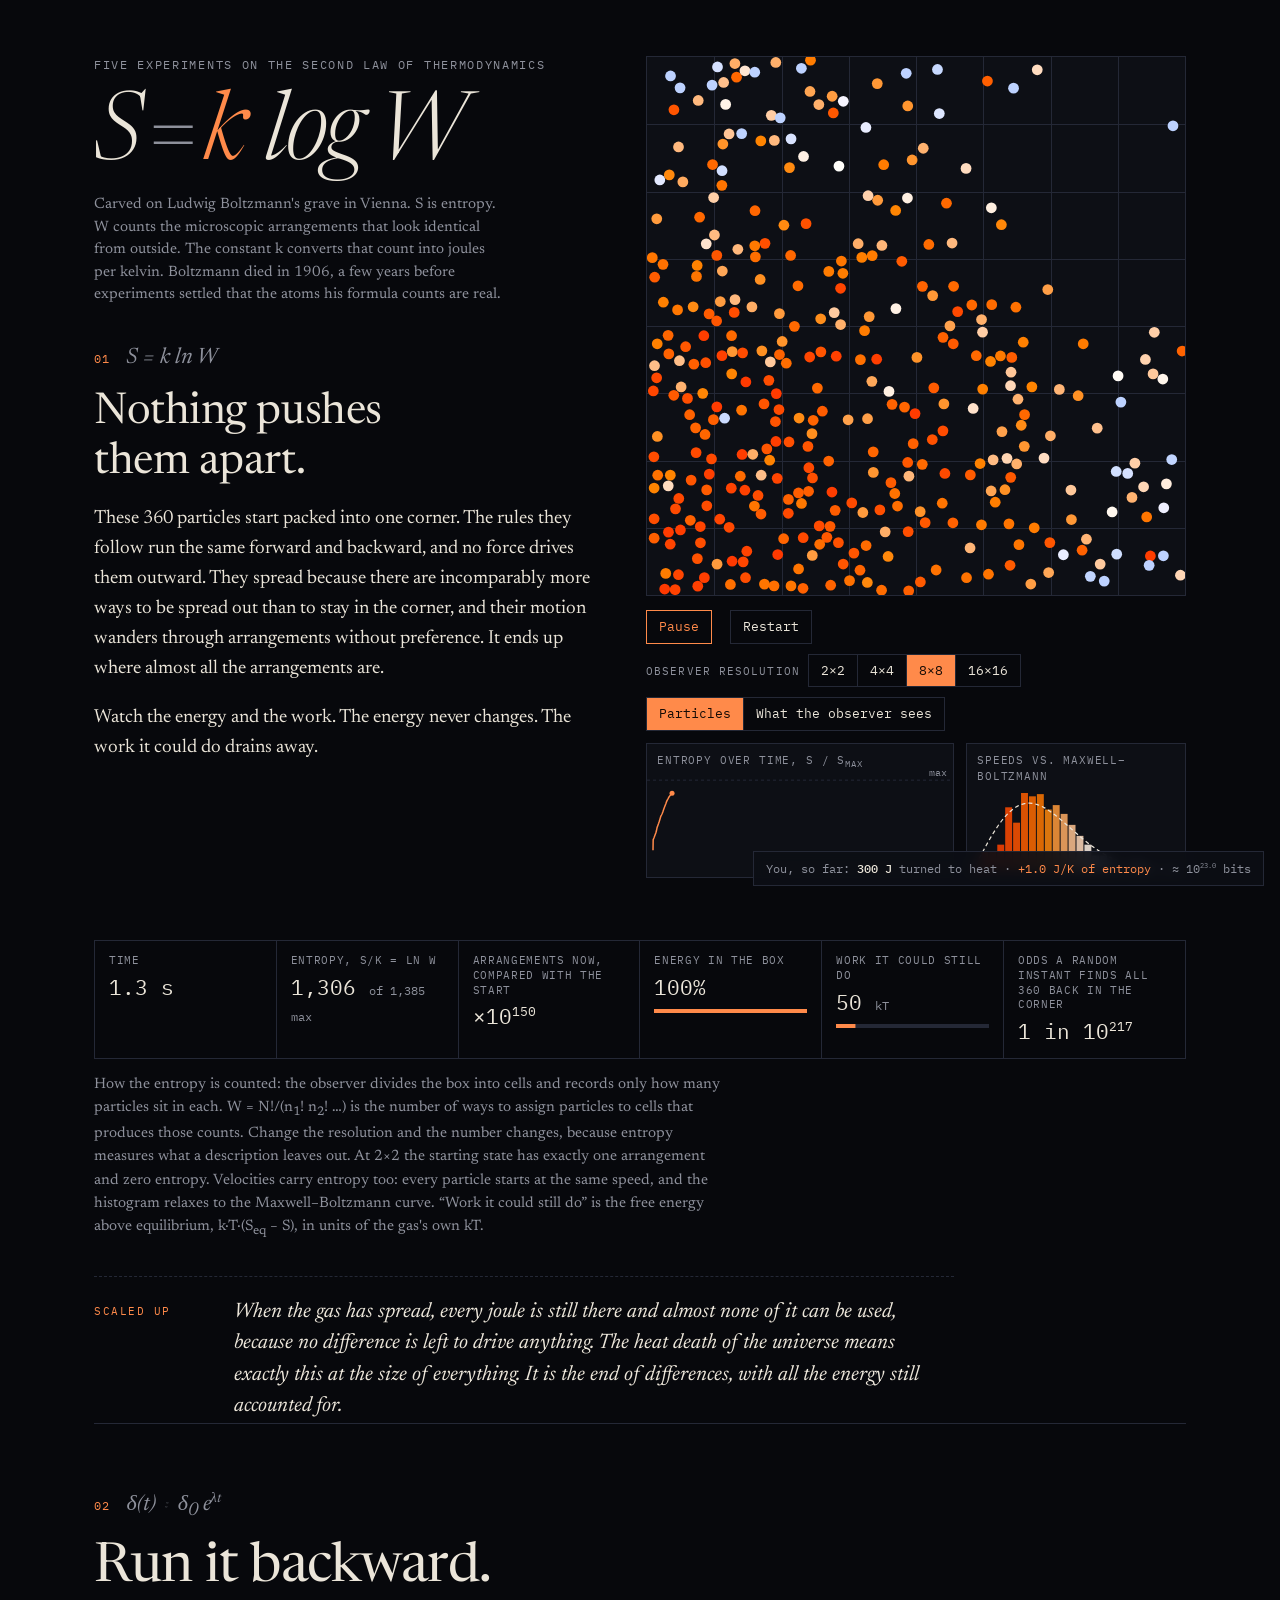
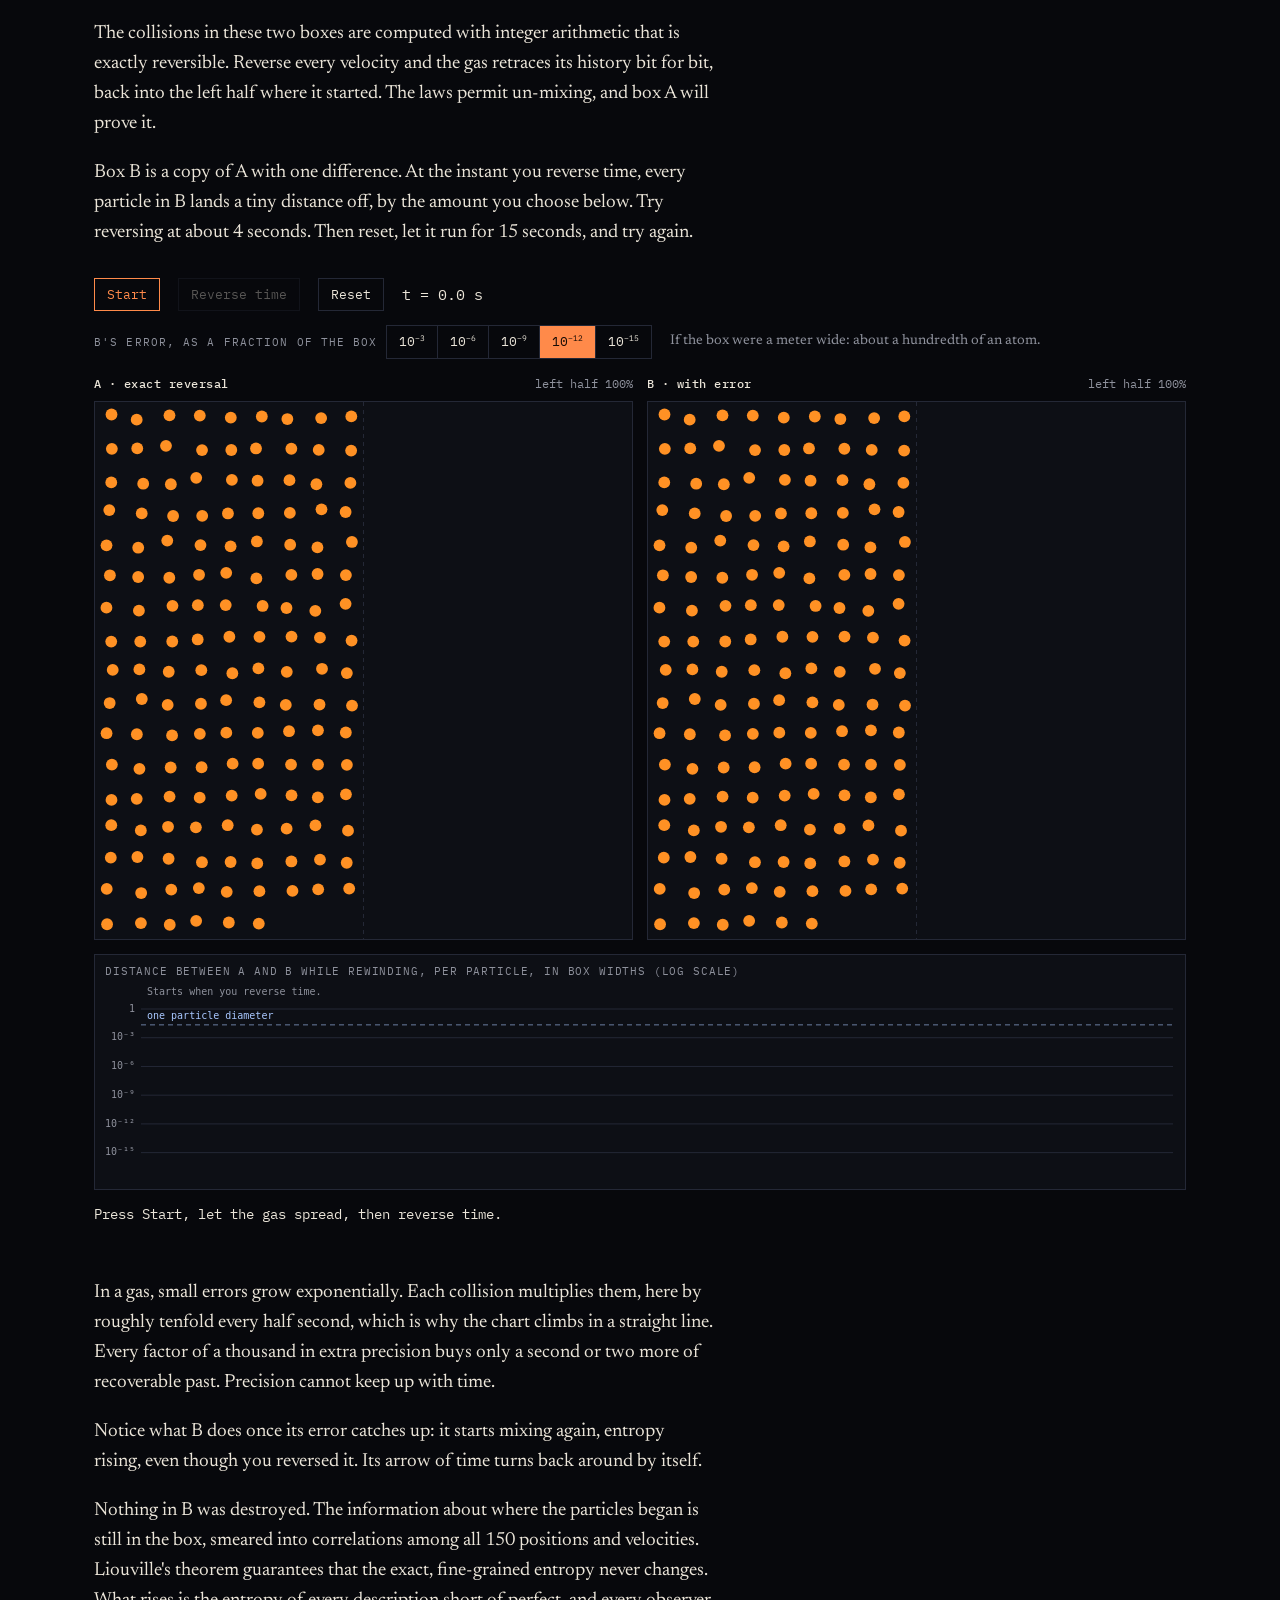
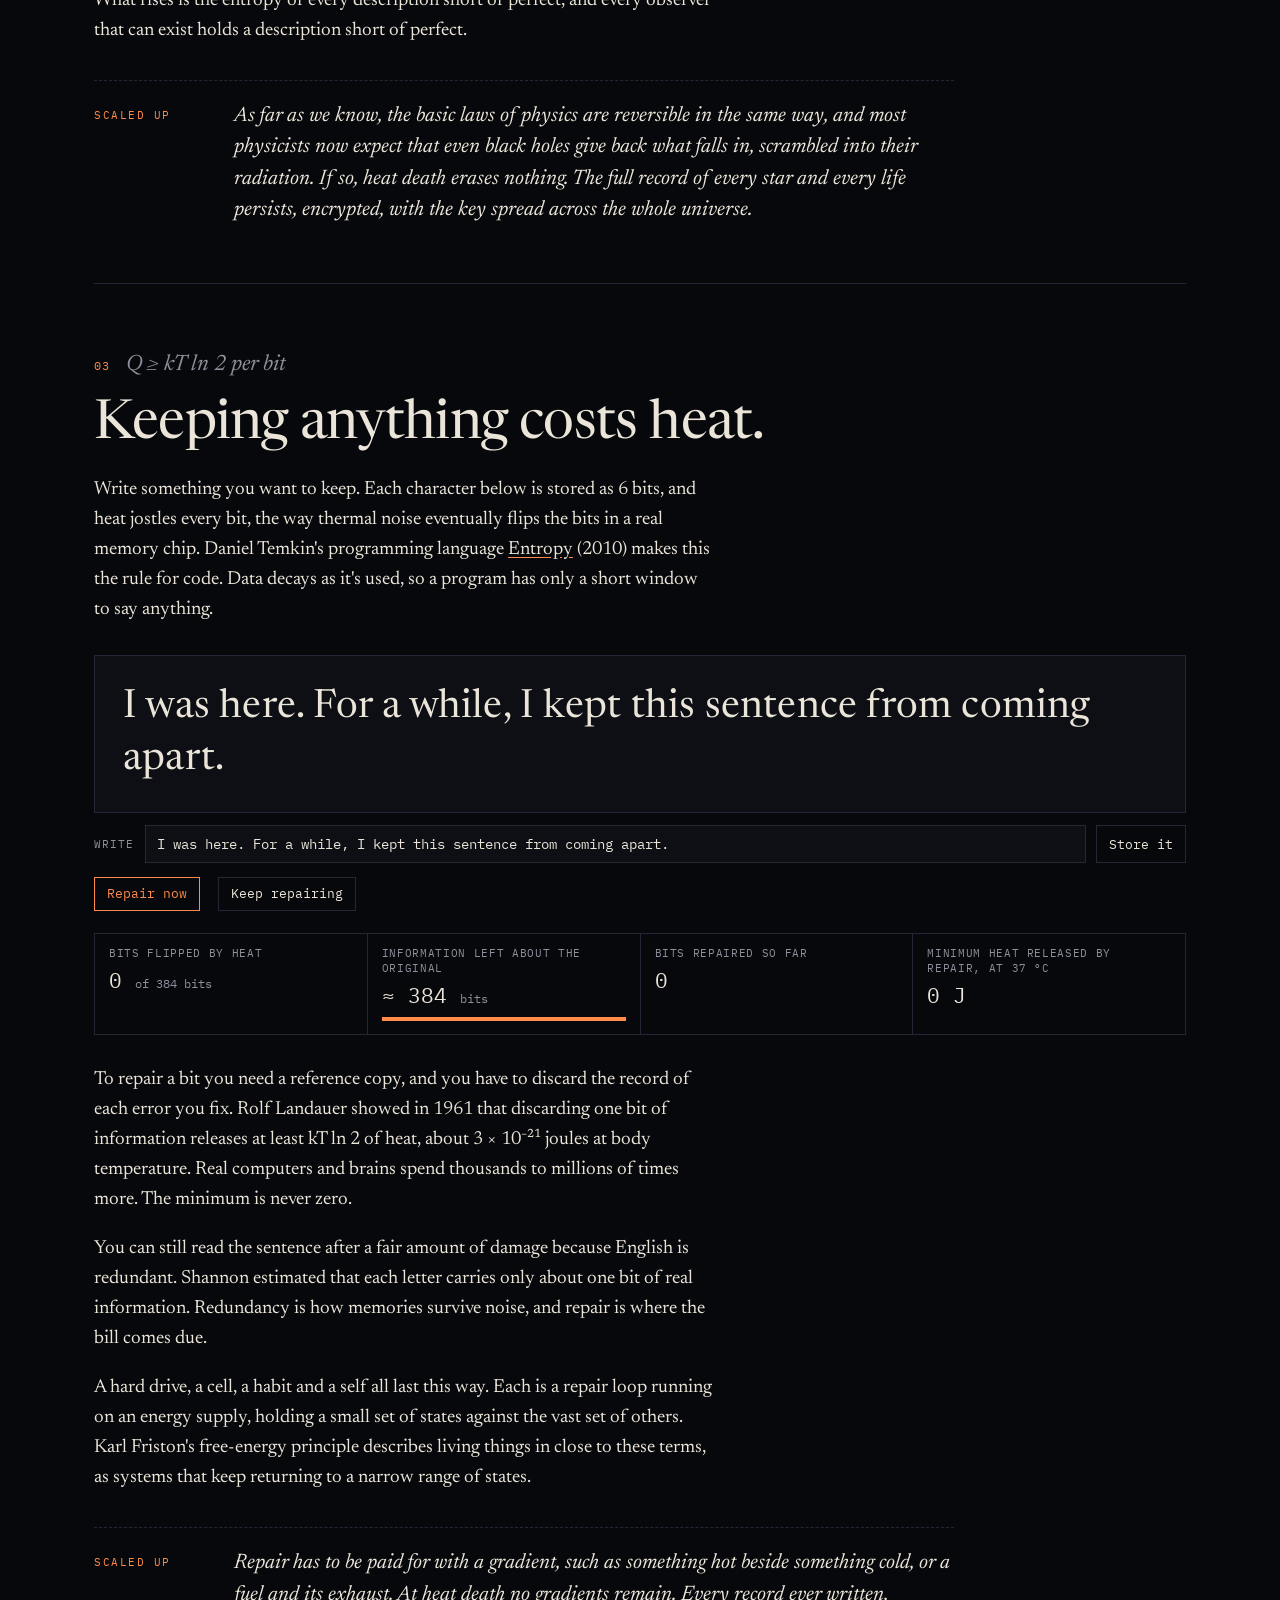
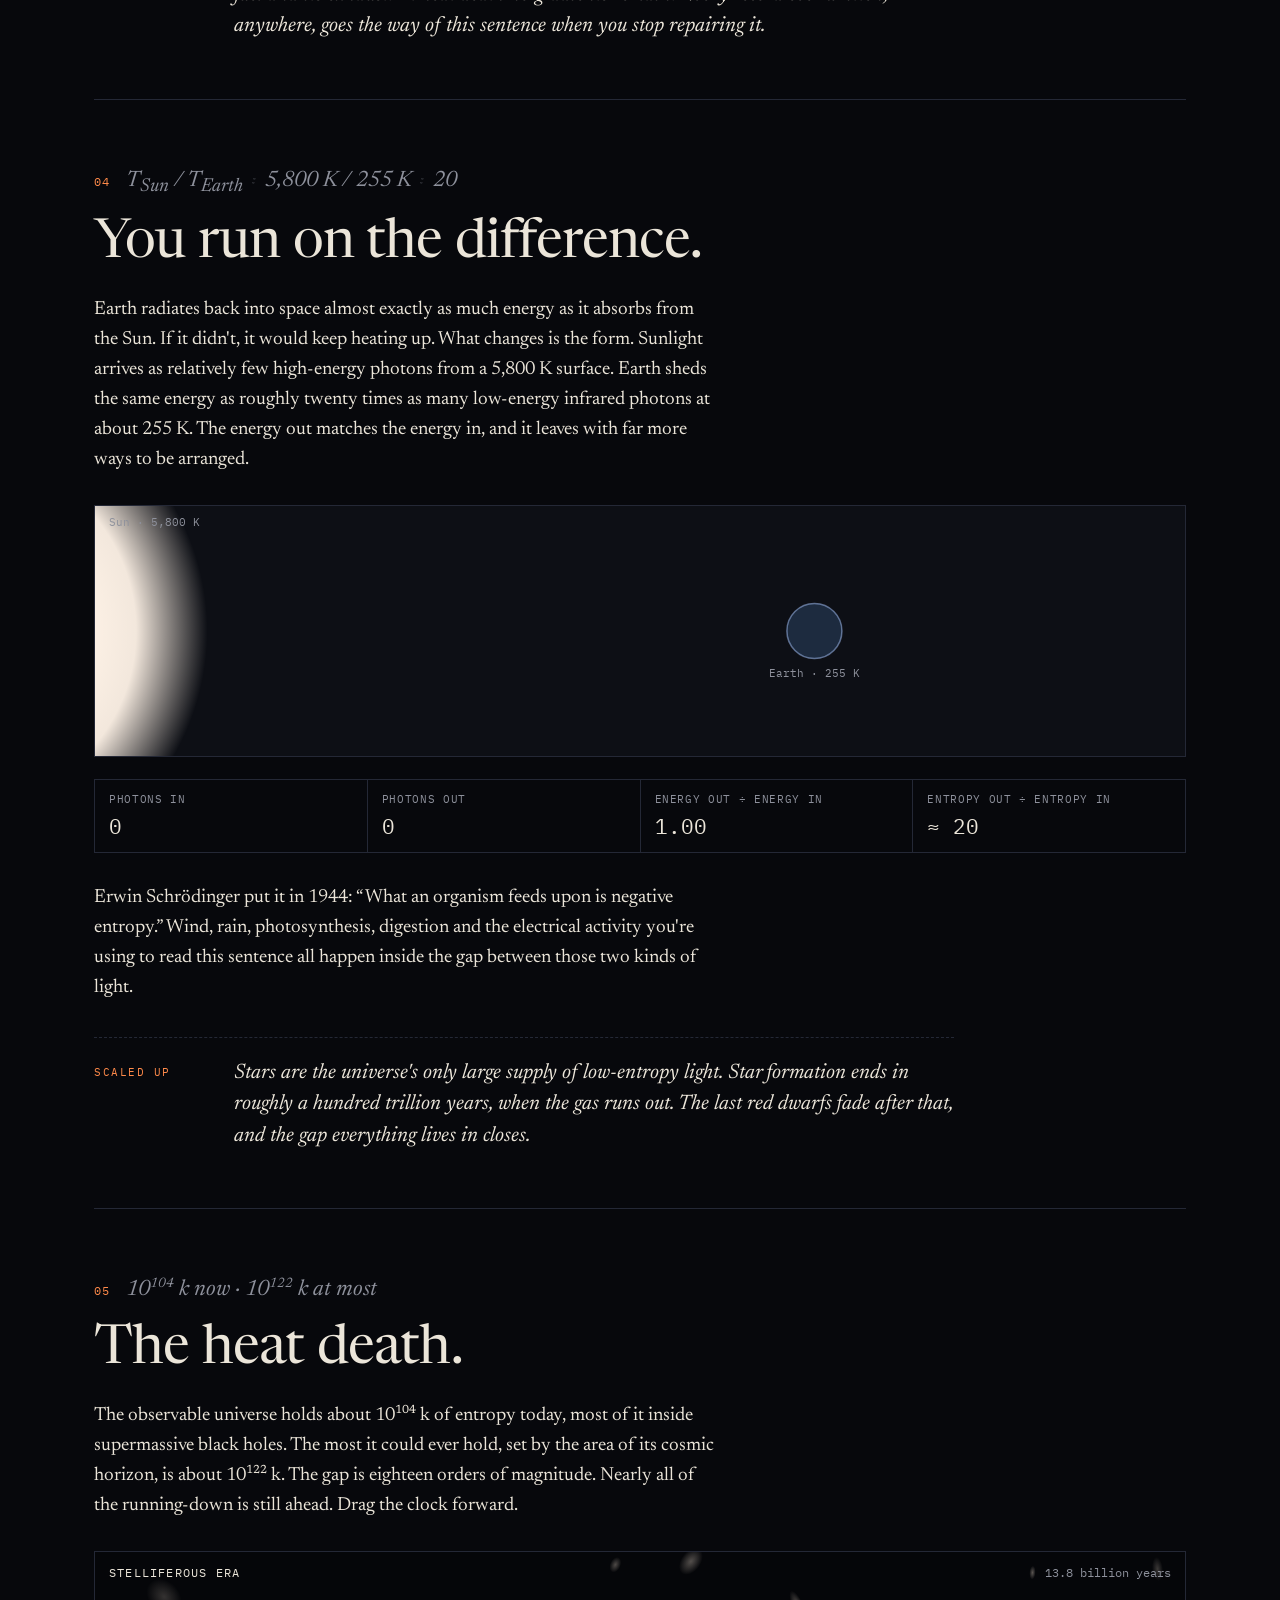
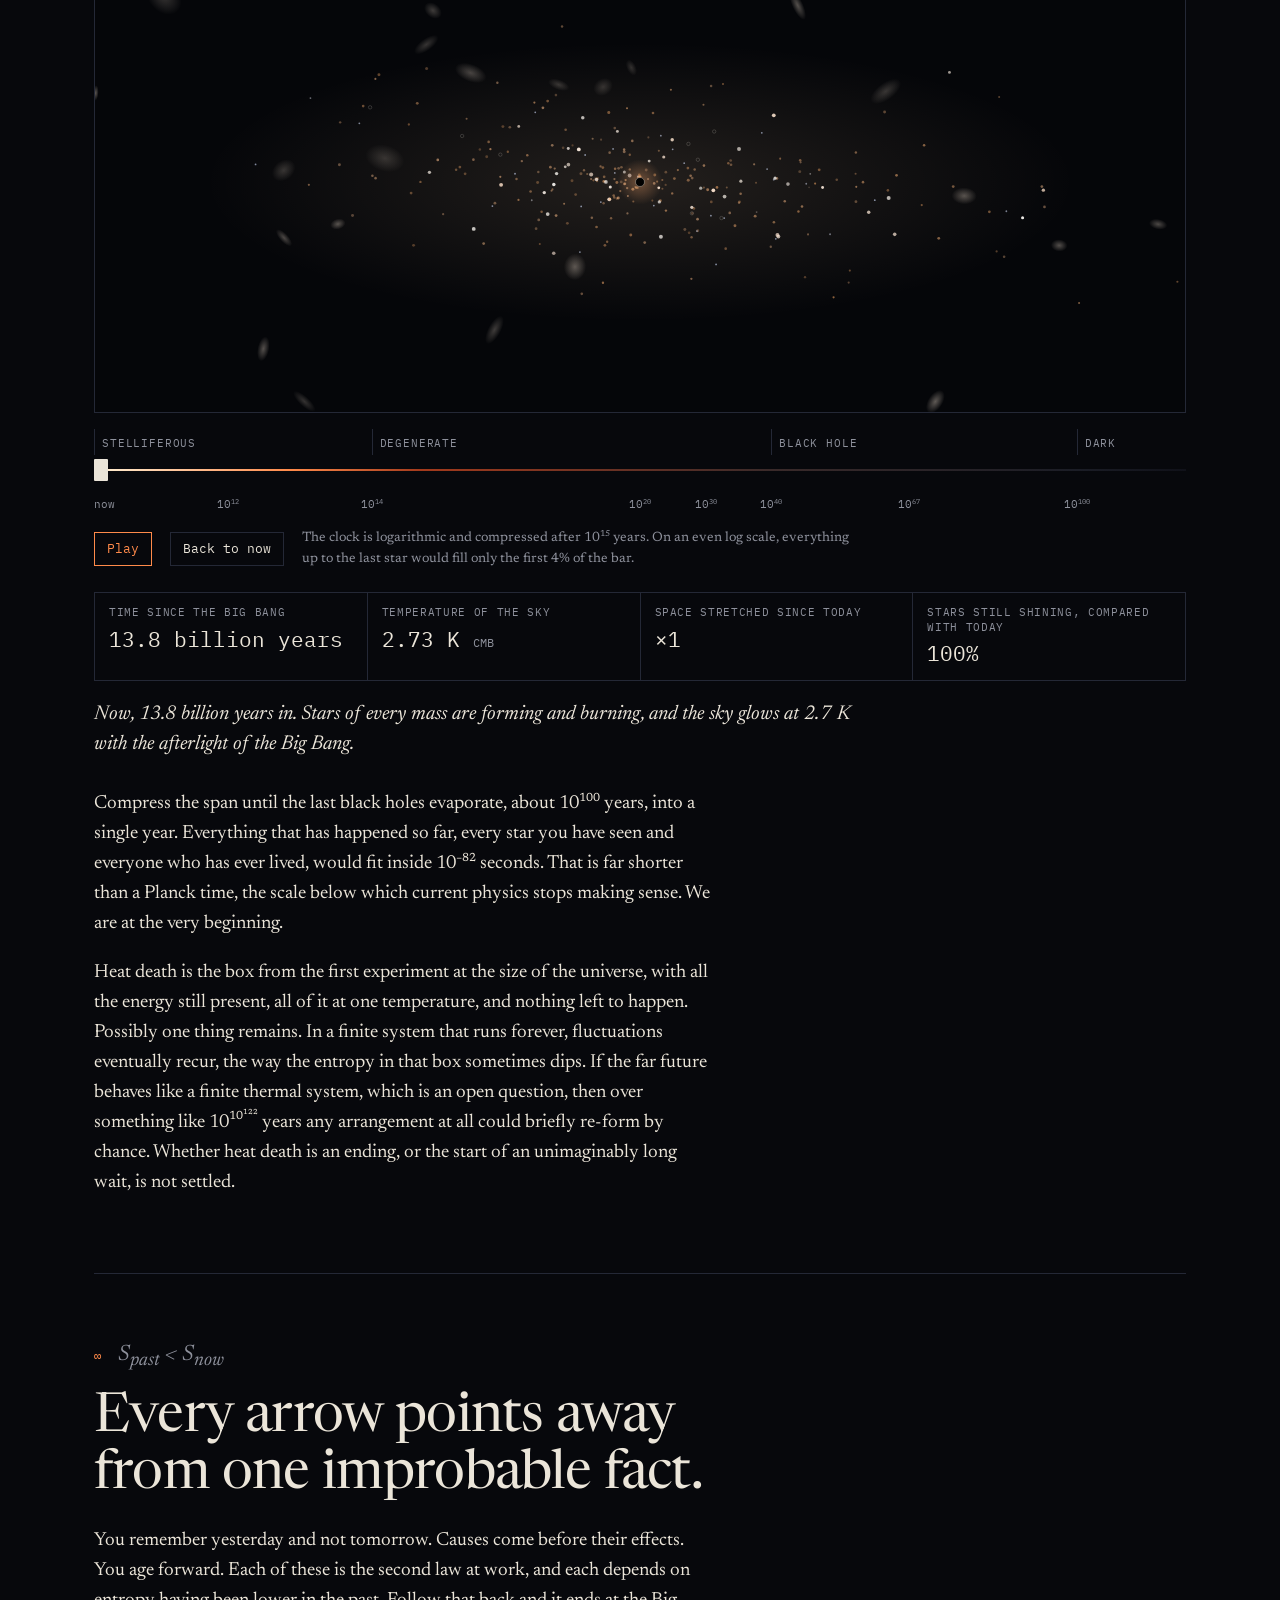
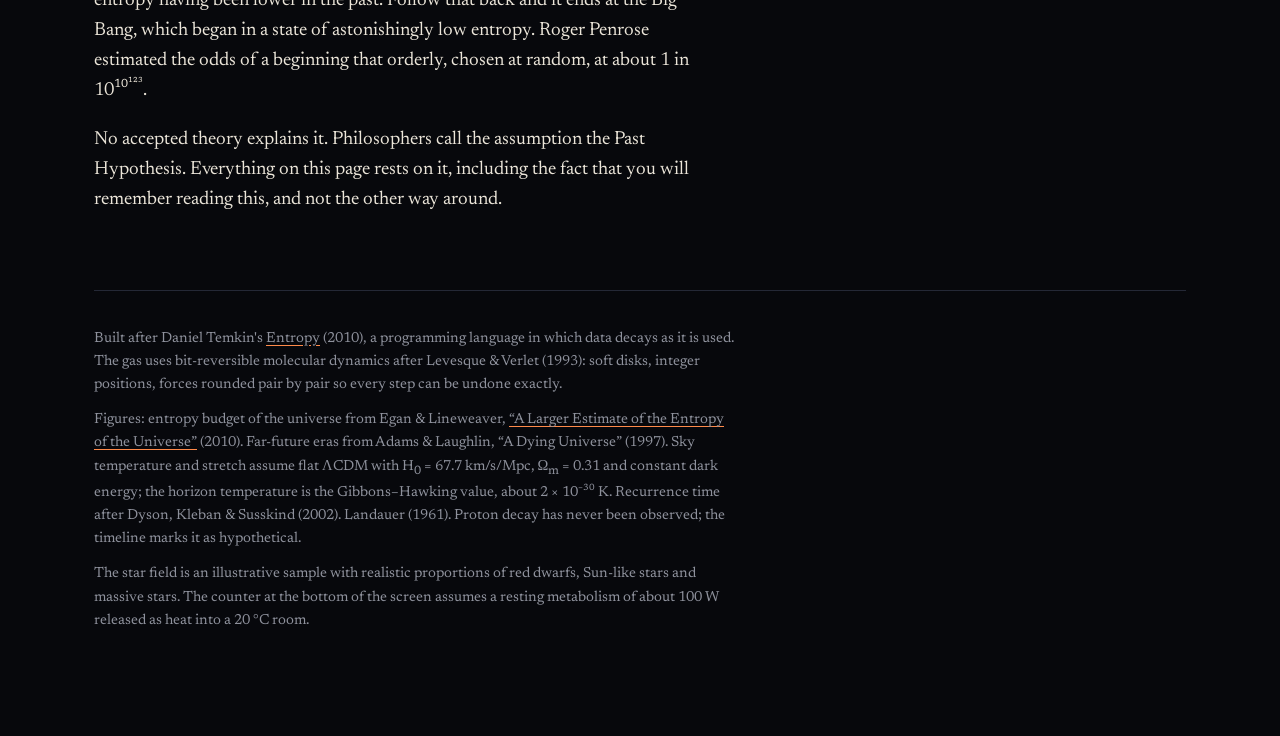
==== index.html @ 18f09ab4 "Add first version of Entropy, Run Backward Five interactive experiments on the second law of thermod" ====
<!DOCTYPE html>
<html lang="en">
<head>
<meta charset="utf-8">
<meta name="viewport" content="width=device-width, initial-scale=1">
<title>Entropy, Run Backward</title>
<link rel="preconnect" href="https://fonts.googleapis.com">
<link rel="preconnect" href="https://fonts.gstatic.com" crossorigin>
<link href="https://fonts.googleapis.com/css2?family=IBM+Plex+Mono:wght@400;500&family=Newsreader:ital,opsz,wght@0,6..72,300..600;1,6..72,300..500&display=swap" rel="stylesheet">
<style>
:root {
  /* One cold, dark world. Heat is the only color: particles, stars and accents use blackbody hues. */
  /* Layout: a reading column with instruments set wide beneath it; each section is marked by the equation it demonstrates. */
  --void: #07080c;
  --panel: #0d0f15;
  --line: #242836;
  --bone: #ebe5d9;
  --dim: #8e919c;
  --ember: #ff8a4a;
  --ice: #a9c8ff;
  --display: "Newsreader", "Iowan Old Style", "Palatino Linotype", Georgia, serif;
  --mono: "IBM Plex Mono", ui-monospace, "SFMono-Regular", Menlo, Consolas, monospace;
  color-scheme: dark;
}
* { box-sizing: border-box; }
html { background: var(--void); }
body {
  margin: 0;
  background: var(--void);
  color: var(--bone);
  font-family: var(--display);
  font-size: 19px;
  line-height: 1.58;
  font-optical-sizing: auto;
  -webkit-font-smoothing: antialiased;
  padding-bottom: 72px;
}
a { color: var(--bone); text-decoration-color: var(--ember); text-underline-offset: 3px; }
a:hover { color: var(--ember); }
sup { font-size: 0.62em; line-height: 0; vertical-align: 0.62em; }
.wrap { max-width: 1140px; margin: 0 auto; padding: 0 24px; }
@media (max-width: 520px) { .wrap { padding: 0 16px; } body { font-size: 18px; } }

/* ---------- hero ---------- */
.hero { display: grid; grid-template-columns: minmax(0, 1fr) minmax(0, 540px); gap: 48px; padding: 56px 0 40px; align-items: start; }
@media (max-width: 940px) { .hero { grid-template-columns: minmax(0, 1fr); gap: 28px; padding-top: 36px; } .boltz { font-size: clamp(56px, 16vw, 120px); } }
.kicker { font-family: var(--mono); font-size: 12px; letter-spacing: 0.14em; text-transform: uppercase; color: var(--dim); margin: 0 0 18px; }
.boltz {
  font-family: var(--display); font-style: italic; font-weight: 300;
  font-size: clamp(56px, 7.4vw, 116px); line-height: 0.92; letter-spacing: -0.025em;
  margin: 0; white-space: nowrap; font-variation-settings: "opsz" 72;
}
.boltz .op { font-style: normal; font-weight: 300; color: var(--dim); padding: 0 0.06em; }
.boltz .k { color: var(--ember); }
.grave { font-size: 15px; line-height: 1.5; color: var(--dim); max-width: 46ch; margin: 14px 0 34px; }
.lead { font-size: clamp(30px, 3.6vw, 44px); font-weight: 400; line-height: 1.12; margin: 0 0 16px; text-wrap: balance; letter-spacing: -0.01em; }
.prose { max-width: 62ch; }
.prose p { margin: 0 0 1em; }

/* ---------- instruments ---------- */
.box { position: relative; background: var(--panel); border: 1px solid var(--line); }
canvas { display: block; width: 100%; }
.sq { aspect-ratio: 1 / 1; }
.controls { display: flex; flex-wrap: wrap; gap: 10px 18px; align-items: center; margin: 14px 0 0; }
.seg { display: inline-flex; border: 1px solid var(--line); }
.seg button { border: 0; border-right: 1px solid var(--line); }
.seg button:last-child { border-right: 0; }
.ctl-label { font-family: var(--mono); font-size: 11px; letter-spacing: 0.1em; text-transform: uppercase; color: var(--dim); margin-right: 8px; }
button {
  font-family: var(--mono); font-size: 13px; color: var(--bone); background: transparent;
  border: 1px solid var(--line); padding: 8px 12px; cursor: pointer; line-height: 1.2;
  transition: background-color .15s, color .15s, border-color .15s;
}
button:hover { border-color: var(--ember); }
.seg button:hover { background: #161925; }
button[aria-pressed="true"] { background: var(--ember); color: #160b05; }
button.primary { border-color: var(--ember); color: var(--ember); }
button.primary:hover { background: var(--ember); color: #160b05; }
button:disabled { opacity: 0.35; cursor: default; }
button:disabled:hover { background: transparent; border-color: var(--line); }
:focus-visible { outline: 2px solid var(--ember); outline-offset: 2px; }
input[type="text"] {
  font-family: var(--mono); font-size: 14px; color: var(--bone); background: var(--panel);
  border: 1px solid var(--line); padding: 9px 11px; width: 100%; min-width: 0;
}
.readouts { display: grid; grid-template-columns: repeat(auto-fit, minmax(170px, 1fr)); gap: 1px; background: var(--line); border: 1px solid var(--line); margin: 22px 0 0; }
.ro { background: var(--void); padding: 12px 14px 13px; }
.ro .l { font-family: var(--mono); font-size: 11px; letter-spacing: 0.06em; text-transform: uppercase; color: var(--dim); line-height: 1.35; }
.ro .v { font-family: var(--mono); font-size: 21px; font-variant-numeric: tabular-nums; margin-top: 6px; line-height: 1.25; }
.ro .v small { font-size: 12px; color: var(--dim); }
.gauge { height: 4px; background: var(--line); margin-top: 9px; }
.gauge i { display: block; height: 100%; width: 100%; background: var(--ember); transform-origin: left; }
.note { font-size: 15px; line-height: 1.55; color: var(--dim); max-width: 70ch; }
.mini-row { display: grid; grid-template-columns: 1.4fr 1fr; gap: 12px; margin-top: 12px; }
.mini { background: var(--panel); border: 1px solid var(--line); }
.mini .cap { font-family: var(--mono); font-size: 10.5px; letter-spacing: 0.08em; text-transform: uppercase; color: var(--dim); padding: 8px 10px 0; }
.mini canvas { height: 92px; }

/* ---------- sections ---------- */
section.sec { border-top: 1px solid var(--line); padding: 64px 0 56px; }
.eq { display: flex; align-items: baseline; gap: 16px; margin: 0 0 14px; flex-wrap: wrap; }
.eq .n { font-family: var(--mono); font-size: 12px; color: var(--ember); letter-spacing: 0.1em; }
.eq .f { font-family: var(--display); font-style: italic; font-size: 22px; color: var(--dim); font-variation-settings: "opsz" 36; }
h2 { font-family: var(--display); font-weight: 400; font-size: clamp(34px, 4.4vw, 54px); line-height: 1.05; margin: 0 0 22px; letter-spacing: -0.015em; text-wrap: balance; font-variation-settings: "opsz" 72; }
.inst { margin: 30px 0 30px; }
.scaled { display: grid; grid-template-columns: 120px minmax(0, 1fr); gap: 20px; margin-top: 34px; padding-top: 20px; border-top: 1px dashed var(--line); max-width: 860px; }
.scaled .tag { font-family: var(--mono); font-size: 11px; letter-spacing: 0.14em; text-transform: uppercase; color: var(--ember); padding-top: 6px; }
.scaled p { margin: 0; font-style: italic; font-size: 21px; line-height: 1.5; font-variation-settings: "opsz" 24; }
@media (max-width: 620px) { .scaled { grid-template-columns: minmax(0, 1fr); gap: 6px; } .mini-row { grid-template-columns: minmax(0, 1fr); } }

/* twins */
.twins { display: grid; grid-template-columns: 1fr 1fr; gap: 14px; }
.twin-head { display: flex; justify-content: space-between; align-items: baseline; font-family: var(--mono); font-size: 12px; color: var(--dim); margin-bottom: 7px; gap: 8px; }
.twin-head b { color: var(--bone); font-weight: 500; letter-spacing: 0.04em; }
.twin-head .stat { font-variant-numeric: tabular-nums; }
.clock { font-family: var(--mono); font-size: 15px; font-variant-numeric: tabular-nums; color: var(--bone); min-width: 15ch; }
.clock.back { color: var(--ice); }
.verdict { font-family: var(--mono); font-size: 13.5px; line-height: 1.6; margin-top: 14px; min-height: 3.2em; color: var(--bone); max-width: 92ch; }
.verdict .a { color: var(--ember); }
.verdict .b { color: var(--ice); }
.chart { margin-top: 14px; }
.chart canvas { height: 210px; }
@media (max-width: 520px) { .twins { gap: 8px; } .chart canvas { height: 180px; } .twin-head { flex-direction: column; align-items: flex-start; gap: 1px; } }

/* memory */
.memory-text {
  font-family: var(--display); font-size: clamp(26px, 3.6vw, 40px); line-height: 1.3; font-weight: 400;
  padding: 26px 28px; min-height: 3.8em; word-break: break-word; letter-spacing: 0.005em;
  font-variation-settings: "opsz" 48;
}
.memory-text span.bad { color: var(--ember); }
.memory-text span.flash { color: #fff3e0; text-shadow: 0 0 14px var(--ember); }
.mem-input { display: flex; gap: 10px; margin-top: 12px; }
.mem-input input { flex: 1; }

/* photons */
.ph canvas { height: 250px; }

/* cosmos */
.cosmos canvas { height: 460px; }
@media (max-width: 620px) { .cosmos canvas { height: 330px; } }
.cosmos-overlay { position: absolute; left: 14px; top: 12px; right: 14px; display: flex; justify-content: space-between; gap: 12px; pointer-events: none; font-family: var(--mono); font-size: 12px; color: var(--dim); }
.cosmos-overlay .era { color: var(--bone); letter-spacing: 0.1em; text-transform: uppercase; }
.slider-wrap { margin-top: 16px; }
.bands { position: relative; height: 26px; }
.bands div { position: absolute; top: 0; height: 100%; border-left: 1px solid var(--line); font-family: var(--mono); font-size: 10.5px; letter-spacing: 0.08em; text-transform: uppercase; color: var(--dim); padding: 6px 0 0 7px; overflow: hidden; white-space: nowrap; }
input[type="range"] { -webkit-appearance: none; appearance: none; width: 100%; height: 30px; background: transparent; margin: 0; cursor: pointer; }
input[type="range"]::-webkit-slider-runnable-track { height: 2px; background: linear-gradient(90deg, #fff1d6 0%, var(--ember) 18%, #a33a1c 30%, #3a2a2a 62%, #1b1d26 90%, #101119 100%); }
input[type="range"]::-moz-range-track { height: 2px; background: linear-gradient(90deg, #fff1d6 0%, var(--ember) 18%, #a33a1c 30%, #3a2a2a 62%, #1b1d26 90%, #101119 100%); }
input[type="range"]::-webkit-slider-thumb { -webkit-appearance: none; width: 14px; height: 22px; margin-top: -10px; background: var(--bone); border: 0; border-radius: 1px; }
input[type="range"]::-moz-range-thumb { width: 14px; height: 22px; background: var(--bone); border: 0; border-radius: 1px; }
.ticks { position: relative; height: 18px; font-family: var(--mono); font-size: 10.5px; color: var(--dim); }
.ticks span { position: absolute; transform: translateX(-50%); white-space: nowrap; }
@media (max-width: 620px) { .ticks span.opt { display: none; } .bands div { font-size: 9px; padding-left: 4px; } }
.event { font-size: 20px; line-height: 1.5; min-height: 3em; margin: 18px 0 0; max-width: 70ch; font-style: italic; font-variation-settings: "opsz" 24; }

/* coda + footer */
.coda h2 { max-width: 20ch; }
footer { border-top: 1px solid var(--line); padding: 36px 0 20px; }
footer p { font-size: 14.5px; line-height: 1.6; color: var(--dim); max-width: 80ch; margin: 0 0 12px; }
footer a { color: var(--dim); }

/* the reader's own entropy */
.you {
  position: fixed; right: 16px; bottom: 14px; z-index: 5; max-width: calc(100% - 32px);
  font-family: var(--mono); font-size: 12px; color: var(--dim); background: rgba(13, 15, 21, 0.92);
  border: 1px solid var(--line); padding: 8px 12px; font-variant-numeric: tabular-nums; line-height: 1.45;
  backdrop-filter: blur(6px);
}
.you b { color: var(--bone); font-weight: 500; }
.sr { position: absolute; width: 1px; height: 1px; overflow: hidden; clip: rect(0 0 0 0); white-space: nowrap; }
.you .hot { color: var(--ember); }
@media (max-width: 520px) { .you { left: 8px; right: 8px; bottom: 8px; max-width: none; font-size: 11px; padding: 6px 10px; } .you .long { display: none; } }
@media (prefers-reduced-motion: reduce) { * { transition: none !important; } }
</style>
</head>
<body>

<div class="wrap">

<!-- ================= HERO / EXPERIMENT 1 ================= -->
<header class="hero">
  <div>
    <p class="kicker">Five experiments on the second law of thermodynamics</p>
    <h1 class="boltz" aria-label="S equals k log W">S<span class="op">=</span><span class="k">k</span> log W</h1>
    <p class="grave">Carved on Ludwig Boltzmann's grave in Vienna. S is entropy. W counts the microscopic arrangements that look identical from outside. The constant k converts that count into joules per kelvin. Boltzmann died in 1906, a few years before experiments settled that the atoms his formula counts are real.</p>

    <div class="eq"><span class="n">01</span><span class="f">S = k ln W</span></div>
    <p class="lead">Nothing pushes them apart.</p>
    <div class="prose">
      <p>These 360 particles start packed into one corner. The rules they follow run the same forward and backward, and no force drives them outward. They spread because there are incomparably more ways to be spread out than to stay in the corner, and their motion wanders through arrangements without preference. It ends up where almost all the arrangements are.</p>
      <p>Watch the energy and the work. The energy never changes. The work it could do drains away.</p>
    </div>
  </div>

  <div>
    <div class="box"><canvas id="heroCanvas" class="sq" aria-label="A box of 360 gas particles spreading from the lower-left corner"></canvas></div>
    <div class="controls">
      <button id="heroPlay" class="primary" type="button">Pause</button>
      <button id="heroRestart" type="button">Restart</button>
      <span><span class="ctl-label">Observer resolution</span><span class="seg" id="heroRes" role="group" aria-label="Observer resolution">
        <button type="button" data-g="2">2×2</button><button type="button" data-g="4">4×4</button><button type="button" data-g="8" aria-pressed="true">8×8</button><button type="button" data-g="16">16×16</button>
      </span></span>
      <span class="seg" id="heroView" role="group" aria-label="View">
        <button type="button" data-v="p" aria-pressed="true">Particles</button><button type="button" data-v="c">What the observer sees</button>
      </span>
    </div>
    <div class="mini-row">
      <div class="mini"><div class="cap">Entropy over time, S / S<sub>max</sub></div><canvas id="heroStrip" aria-label="Entropy over time"></canvas></div>
      <div class="mini"><div class="cap">Speeds vs. Maxwell–Boltzmann</div><canvas id="heroHist" aria-label="Particle speed histogram with the Maxwell-Boltzmann curve"></canvas></div>
    </div>
  </div>
</header>

<div class="readouts" id="heroReadouts">
  <div class="ro"><div class="l">Time</div><div class="v" id="r-t">0.0 s</div></div>
  <div class="ro"><div class="l">Entropy, S/k = ln W</div><div class="v" id="r-s">–</div></div>
  <div class="ro"><div class="l">Arrangements now, compared with the start</div><div class="v" id="r-w">×1</div></div>
  <div class="ro"><div class="l">Energy in the box</div><div class="v" id="r-e">100%</div><div class="gauge"><i id="g-e"></i></div></div>
  <div class="ro"><div class="l">Work it could still do</div><div class="v" id="r-f">–</div><div class="gauge"><i id="g-f"></i></div></div>
  <div class="ro"><div class="l">Odds a random instant finds all 360 back in the corner</div><div class="v">1 in 10<sup>217</sup></div></div>
</div>
<p class="note" style="margin-top:14px">How the entropy is counted: the observer divides the box into cells and records only how many particles sit in each. W = N!/(n<sub>1</sub>! n<sub>2</sub>! …) is the number of ways to assign particles to cells that produces those counts. Change the resolution and the number changes, because entropy measures what a description leaves out. At 2×2 the starting state has exactly one arrangement and zero entropy. Velocities carry entropy too: every particle starts at the same speed, and the histogram relaxes to the Maxwell–Boltzmann curve. “Work it could still do” is the free energy above equilibrium, k·T·(S<sub>eq</sub> − S), in units of the gas's own kT.</p>

<div class="scaled">
  <div class="tag">Scaled up</div>
  <p>When the gas has spread, every joule is still there and almost none of it can be used, because no difference is left to drive anything. The heat death of the universe means exactly this at the size of everything. It is the end of differences, with all the energy still accounted for.</p>
</div>

<!-- ================= EXPERIMENT 2 ================= -->
<section class="sec" id="backward">
  <div class="eq"><span class="n">02</span><span class="f">δ(t) ≈ δ<sub>0</sub> e<sup>λt</sup></span></div>
  <h2>Run it backward.</h2>
  <div class="prose">
    <p>The collisions in these two boxes are computed with integer arithmetic that is exactly reversible. Reverse every velocity and the gas retraces its history bit for bit, back into the left half where it started. The laws permit un-mixing, and box A will prove it.</p>
    <p>Box B is a copy of A with one difference. At the instant you reverse time, every particle in B lands a tiny distance off, by the amount you choose below. Try reversing at about 4 seconds. Then reset, let it run for 15 seconds, and try again.</p>
  </div>

  <div class="inst">
    <div class="controls" style="margin:0 0 14px">
      <button id="twGo" class="primary" type="button">Start</button>
      <button id="twRev" type="button" disabled>Reverse time</button>
      <button id="twReset" type="button">Reset</button>
      <span class="clock" id="twClock" aria-live="off">t = 0.0 s</span>
    </div>
    <div class="controls" style="margin:0 0 16px">
      <span><span class="ctl-label">B's error, as a fraction of the box</span><span class="seg" id="twEps" role="group" aria-label="Size of B's error">
        <button type="button" data-e="-3" title="A millimeter, if the box were a meter">10<sup>−3</sup></button><button type="button" data-e="-6" title="A micrometer, if the box were a meter">10<sup>−6</sup></button><button type="button" data-e="-9" title="A nanometer, a few atoms across, if the box were a meter">10<sup>−9</sup></button><button type="button" data-e="-12" aria-pressed="true" title="A picometer, about a hundredth of an atom, if the box were a meter">10<sup>−12</sup></button><button type="button" data-e="-15" title="About the width of a proton, if the box were a meter">10<sup>−15</sup></button>
      </span></span>
      <span class="note" id="twEpsNote" style="font-size:14px">If the box were a meter wide: about a hundredth of an atom.</span>
    </div>
    <div class="twins">
      <div>
        <div class="twin-head"><b>A · exact reversal</b><span class="stat" id="twA">left half 100%</span></div>
        <div class="box"><canvas id="twCanA" class="sq" aria-label="Box A"></canvas></div>
      </div>
      <div>
        <div class="twin-head"><b>B · with error</b><span class="stat" id="twB">left half 100%</span></div>
        <div class="box"><canvas id="twCanB" class="sq" aria-label="Box B"></canvas></div>
      </div>
    </div>
    <div class="mini chart"><div class="cap">Distance between A and B while rewinding, per particle, in box widths (log scale)</div><canvas id="twChart" aria-label="Divergence between A and B over time"></canvas></div>
    <div class="verdict" id="twVerdict" aria-live="polite">Press Start, let the gas spread, then reverse time.</div>
  </div>

  <div class="prose">
    <p>In a gas, small errors grow exponentially. Each collision multiplies them, here by roughly tenfold every half second, which is why the chart climbs in a straight line. Every factor of a thousand in extra precision buys only a second or two more of recoverable past. Precision cannot keep up with time.</p>
    <p>Notice what B does once its error catches up: it starts mixing again, entropy rising, even though you reversed it. Its arrow of time turns back around by itself.</p>
    <p>Nothing in B was destroyed. The information about where the particles began is still in the box, smeared into correlations among all 150 positions and velocities. Liouville's theorem guarantees that the exact, fine-grained entropy never changes. What rises is the entropy of every description short of perfect, and every observer that can exist holds a description short of perfect.</p>
  </div>
  <div class="scaled">
    <div class="tag">Scaled up</div>
    <p>As far as we know, the basic laws of physics are reversible in the same way, and most physicists now expect that even black holes give back what falls in, scrambled into their radiation. If so, heat death erases nothing. The full record of every star and every life persists, encrypted, with the key spread across the whole universe.</p>
  </div>
</section>

<!-- ================= EXPERIMENT 3 ================= -->
<section class="sec" id="memory">
  <div class="eq"><span class="n">03</span><span class="f">Q ≥ kT ln 2 per bit</span></div>
  <h2>Keeping anything costs heat.</h2>
  <div class="prose">
    <p>Write something you want to keep. Each character below is stored as 6 bits, and heat jostles every bit, the way thermal noise eventually flips the bits in a real memory chip. Daniel Temkin's programming language <a href="https://entropy-lang.org/">Entropy</a> (2010) makes this the rule for code. Data decays as it's used, so a program has only a short window to say anything.</p>
  </div>

  <div class="inst">
    <div class="box"><div class="memory-text" id="memText" aria-live="off"></div></div>
    <form class="mem-input" id="memForm">
      <label for="memInput" class="ctl-label" style="align-self:center;margin:0">Write</label>
      <input type="text" id="memInput" maxlength="90" autocomplete="off" spellcheck="false" value="I was here. For a while, I kept this sentence from coming apart.">
      <button type="submit">Store it</button>
    </form>
    <div class="controls">
      <button id="memRepair" class="primary" type="button">Repair now</button>
      <button id="memAuto" type="button" aria-pressed="false">Keep repairing</button>
    </div>
    <div class="readouts">
      <div class="ro"><div class="l">Bits flipped by heat</div><div class="v" id="m-flip">0</div></div>
      <div class="ro"><div class="l">Information left about the original</div><div class="v" id="m-info">–</div><div class="gauge"><i id="g-info"></i></div></div>
      <div class="ro"><div class="l">Bits repaired so far</div><div class="v" id="m-rep">0</div></div>
      <div class="ro"><div class="l">Minimum heat released by repair, at 37 °C</div><div class="v" id="m-heat">0 J</div></div>
    </div>
  </div>

  <div class="prose">
    <p>To repair a bit you need a reference copy, and you have to discard the record of each error you fix. Rolf Landauer showed in 1961 that discarding one bit of information releases at least kT ln 2 of heat, about 3 × 10<sup>−21</sup> joules at body temperature. Real computers and brains spend thousands to millions of times more. The minimum is never zero.</p>
    <p>You can still read the sentence after a fair amount of damage because English is redundant. Shannon estimated that each letter carries only about one bit of real information. Redundancy is how memories survive noise, and repair is where the bill comes due.</p>
    <p>A hard drive, a cell, a habit and a self all last this way. Each is a repair loop running on an energy supply, holding a small set of states against the vast set of others. Karl Friston's free-energy principle describes living things in close to these terms, as systems that keep returning to a narrow range of states.</p>
  </div>
  <div class="scaled">
    <div class="tag">Scaled up</div>
    <p>Repair has to be paid for with a gradient, such as something hot beside something cold, or a fuel and its exhaust. At heat death no gradients remain. Every record ever written, anywhere, goes the way of this sentence when you stop repairing it.</p>
  </div>
</section>

<!-- ================= EXPERIMENT 4 ================= -->
<section class="sec" id="sunlight">
  <div class="eq"><span class="n">04</span><span class="f">T<sub>Sun</sub> / T<sub>Earth</sub> ≈ 5,800 K / 255 K ≈ 20</span></div>
  <h2>You run on the difference.</h2>
  <div class="prose">
    <p>Earth radiates back into space almost exactly as much energy as it absorbs from the Sun. If it didn't, it would keep heating up. What changes is the form. Sunlight arrives as relatively few high-energy photons from a 5,800 K surface. Earth sheds the same energy as roughly twenty times as many low-energy infrared photons at about 255 K. The energy out matches the energy in, and it leaves with far more ways to be arranged.</p>
  </div>
  <div class="inst ph">
    <div class="box"><canvas id="phCanvas" aria-label="One visible photon arrives at Earth; about twenty infrared photons leave"></canvas></div>
    <div class="readouts">
      <div class="ro"><div class="l">Photons in</div><div class="v" id="p-in">0</div></div>
      <div class="ro"><div class="l">Photons out</div><div class="v" id="p-out">0</div></div>
      <div class="ro"><div class="l">Energy out ÷ energy in</div><div class="v">1.00</div></div>
      <div class="ro"><div class="l">Entropy out ÷ entropy in</div><div class="v">≈ 20</div></div>
    </div>
  </div>
  <div class="prose">
    <p>Erwin Schrödinger put it in 1944: “What an organism feeds upon is negative entropy.” Wind, rain, photosynthesis, digestion and the electrical activity you're using to read this sentence all happen inside the gap between those two kinds of light.</p>
  </div>
  <div class="scaled">
    <div class="tag">Scaled up</div>
    <p>Stars are the universe's only large supply of low-entropy light. Star formation ends in roughly a hundred trillion years, when the gas runs out. The last red dwarfs fade after that, and the gap everything lives in closes.</p>
  </div>
</section>

<!-- ================= EXPERIMENT 5 ================= -->
<section class="sec" id="heat-death">
  <div class="eq"><span class="n">05</span><span class="f">10<sup>104</sup> k now · 10<sup>122</sup> k at most</span></div>
  <h2>The heat death.</h2>
  <div class="prose">
    <p>The observable universe holds about 10<sup>104</sup> k of entropy today, most of it inside supermassive black holes. The most it could ever hold, set by the area of its cosmic horizon, is about 10<sup>122</sup> k. The gap is eighteen orders of magnitude. Nearly all of the running-down is still ahead. Drag the clock forward.</p>
  </div>

  <div class="inst cosmos">
    <div class="box">
      <canvas id="cosCanvas" aria-label="Our galaxy's neighborhood from now until the last black holes evaporate"></canvas>
      <div class="cosmos-overlay"><span class="era" id="cosEra">Stelliferous era</span><span id="cosTime">13.8 billion years</span></div>
    </div>
    <div class="slider-wrap">
      <div class="bands" id="cosBands"></div>
      <label for="cosSlider" class="sr">Time since the Big Bang</label>
      <input type="range" id="cosSlider" min="0" max="1000" step="1" value="0">
      <div class="ticks" id="cosTicks"></div>
    </div>
    <div class="controls">
      <button id="cosPlay" class="primary" type="button">Play</button>
      <button id="cosNow" type="button">Back to now</button>
      <span class="note" style="font-size:13.5px">The clock is logarithmic and compressed after 10<sup>15</sup> years. On an even log scale, everything up to the last star would fill only the first 4% of the bar.</span>
    </div>
    <div class="readouts">
      <div class="ro"><div class="l">Time since the Big Bang</div><div class="v" id="c-t">–</div></div>
      <div class="ro"><div class="l">Temperature of the sky</div><div class="v" id="c-T">–</div></div>
      <div class="ro"><div class="l">Space stretched since today</div><div class="v" id="c-a">–</div></div>
      <div class="ro"><div class="l">Stars still shining, compared with today</div><div class="v" id="c-n">–</div></div>
    </div>
    <p class="event" id="cosEvent" aria-live="polite"></p>
  </div>

  <div class="prose">
    <p>Compress the span until the last black holes evaporate, about 10<sup>100</sup> years, into a single year. Everything that has happened so far, every star you have seen and everyone who has ever lived, would fit inside 10<sup>−82</sup> seconds. That is far shorter than a Planck time, the scale below which current physics stops making sense. We are at the very beginning.</p>
    <p>Heat death is the box from the first experiment at the size of the universe, with all the energy still present, all of it at one temperature, and nothing left to happen. Possibly one thing remains. In a finite system that runs forever, fluctuations eventually recur, the way the entropy in that box sometimes dips. If the far future behaves like a finite thermal system, which is an open question, then over something like 10<sup>10<sup>122</sup></sup> years any arrangement at all could briefly re-form by chance. Whether heat death is an ending, or the start of an unimaginably long wait, is not settled.</p>
  </div>
</section>

<!-- ================= CODA ================= -->
<section class="sec coda">
  <div class="eq"><span class="n">∞</span><span class="f">S<sub>past</sub> &lt; S<sub>now</sub></span></div>
  <h2>Every arrow points away from one improbable fact.</h2>
  <div class="prose">
    <p>You remember yesterday and not tomorrow. Causes come before their effects. You age forward. Each of these is the second law at work, and each depends on entropy having been lower in the past. Follow that back and it ends at the Big Bang, which began in a state of astonishingly low entropy. Roger Penrose estimated the odds of a beginning that orderly, chosen at random, at about 1 in 10<sup>10<sup>123</sup></sup>.</p>
    <p>No accepted theory explains it. Philosophers call the assumption the Past Hypothesis. Everything on this page rests on it, including the fact that you will remember reading this, and not the other way around.</p>
  </div>
</section>

<footer>
  <p>Built after Daniel Temkin's <a href="https://entropy-lang.org/">Entropy</a> (2010), a programming language in which data decays as it is used. The gas uses bit-reversible molecular dynamics after Levesque &amp; Verlet (1993): soft disks, integer positions, forces rounded pair by pair so every step can be undone exactly.</p>
  <p>Figures: entropy budget of the universe from Egan &amp; Lineweaver, <a href="https://arxiv.org/abs/0909.3983">“A Larger Estimate of the Entropy of the Universe”</a> (2010). Far-future eras from Adams &amp; Laughlin, “A Dying Universe” (1997). Sky temperature and stretch assume flat ΛCDM with H<sub>0</sub> = 67.7 km/s/Mpc, Ω<sub>m</sub> = 0.31 and constant dark energy; the horizon temperature is the Gibbons–Hawking value, about 2 × 10<sup>−30</sup> K. Recurrence time after Dyson, Kleban &amp; Susskind (2002). Landauer (1961). Proton decay has never been observed; the timeline marks it as hypothetical.</p>
  <p>The star field is an illustrative sample with realistic proportions of red dwarfs, Sun-like stars and massive stars. The counter at the bottom of the screen assumes a resting metabolism of about 100 W released as heat into a 20 °C room.</p>
</footer>

</div>

<div class="you" id="you" title="Estimate: ~100 W resting metabolism released as heat into a 20 °C room">You, so far: <b id="y-e">0 kJ</b><span class="long"> turned to heat</span> · <span class="hot">+<span id="y-s">0</span> J/K<span class="long"> of entropy</span></span> · <span id="y-b">0 bits</span></div>

<script>
(() => {
'use strict';
const reduced = window.matchMedia('(prefers-reduced-motion: reduce)').matches;
const $ = (id) => document.getElementById(id);
const MINUS = '−';

/* ---------------- engine: bit-reversible soft-disk gas ---------------- */
function mulberry32(a) {
  return function () {
    a |= 0; a = (a + 0x6D2B79F5) | 0;
    let t = Math.imul(a ^ (a >>> 15), 1 | a);
    t = (t + Math.imul(t ^ (t >>> 7), 61 | t)) ^ t;
    return ((t ^ (t >>> 14)) >>> 0) / 4294967296;
  };
}
const NB = [[1, 0], [1, 1], [0, 1], [-1, 1]];
function Gas(opts) {
  const N = opts.N, L = 1125899906842624; // 2^50 integer units per box width
  const sig = Math.round(opts.sigma * L), R = sig / 2, dt = opts.dt, K = opts.K;
  const c = dt * dt * K;
  const G = Math.max(1, Math.floor(L / sig)), cell = L / G;
  let X = new Float64Array(2 * N), P = new Float64Array(2 * N);
  const A = new Float64Array(2 * N), head = new Int32Array(G * G), next = new Int32Array(N);
  let pe = 0;
  const cellOf = (v) => { const k = Math.floor(v / cell); return k < 0 ? 0 : k >= G ? G - 1 : k; };
  function pair(i, j) {
    const dx = X[2 * i] - X[2 * j], dy = X[2 * i + 1] - X[2 * j + 1];
    if (dx >= sig || dx <= -sig || dy >= sig || dy <= -sig) return;
    const r2 = dx * dx + dy * dy;
    if (r2 >= sig * sig || r2 === 0) return;
    const r = Math.sqrt(r2), m = (c * (sig - r)) / r;
    const ax = Math.round(m * dx), ay = Math.round(m * dy);
    A[2 * i] += ax; A[2 * i + 1] += ay; A[2 * j] -= ax; A[2 * j + 1] -= ay;
    const o = (sig - r) / L; pe += 0.5 * K * o * o;
  }
  function accel() {
    A.fill(0); head.fill(-1); pe = 0;
    for (let i = 0; i < N; i++) { const h = cellOf(X[2 * i + 1]) * G + cellOf(X[2 * i]); next[i] = head[h]; head[h] = i; }
    for (let cy = 0; cy < G; cy++) for (let cx = 0; cx < G; cx++) {
      for (let i = head[cy * G + cx]; i !== -1; i = next[i]) {
        for (let j = next[i]; j !== -1; j = next[j]) pair(i, j);
        for (let q = 0; q < 4; q++) {
          const nx = cx + NB[q][0], ny = cy + NB[q][1];
          if (nx < 0 || nx >= G || ny >= G) continue;
          for (let j = head[ny * G + nx]; j !== -1; j = next[j]) pair(i, j);
        }
      }
    }
    for (let i = 0; i < N; i++) for (let d = 0; d < 2; d++) {
      const v = X[2 * i + d];
      if (v < R) { A[2 * i + d] += Math.round(c * (R - v)); const o = (R - v) / L; pe += 0.5 * K * o * o; }
      else if (v > L - R) { A[2 * i + d] -= Math.round(c * (v - (L - R))); const o = (v - L + R) / L; pe += 0.5 * K * o * o; }
    }
  }
  function step(n) {
    for (let s = 0; s < n; s++) {
      accel();
      for (let k = 0; k < 2 * N; k++) { const nx = 2 * X[k] - P[k] + A[k]; P[k] = X[k]; X[k] = nx; }
    }
  }
  function init(seed, region, v0) {
    const rnd = mulberry32(seed);
    const [x0, y0, x1, y1] = region, w = x1 - x0, h = y1 - y0;
    const cols = Math.ceil(Math.sqrt((N * w) / h)), rows = Math.ceil(N / cols);
    const sx = w / cols, sy = h / rows, jit = Math.max(0, Math.min(sx, sy) - opts.sigma) * 0.4;
    for (let i = 0; i < N; i++) {
      const x = x0 + sx * ((i % cols) + 0.5) + (rnd() - 0.5) * jit;
      const y = y0 + sy * (Math.floor(i / cols) + 0.5) + (rnd() - 0.5) * jit;
      const a = rnd() * Math.PI * 2;
      X[2 * i] = Math.round(x * L); X[2 * i + 1] = Math.round(y * L);
      P[2 * i] = X[2 * i] - Math.round(Math.cos(a) * v0 * dt * L);
      P[2 * i + 1] = X[2 * i + 1] - Math.round(Math.sin(a) * v0 * dt * L);
    }
  }
  return {
    N, L, dt, sigma: opts.sigma,
    get X() { return X; }, get P() { return P; }, get pe() { return pe; },
    step, init,
    reverse() { const t = X; X = P; P = t; },
    snapshot() { return { X: X.slice(), P: P.slice() }; },
    copyFrom(g) { X.set(g.X); P.set(g.P); },
    nudge(i, d, u) { X[2 * i + d] += u; },
    ke() { let s = 0; for (let k = 0; k < 2 * N; k++) { const v = (X[k] - P[k]) / L / dt; s += v * v; } return s / 2; },
  };
}

/* ---------------- shared helpers ---------------- */
const LF = new Float64Array(1001); for (let i = 1; i <= 1000; i++) LF[i] = LF[i - 1] + Math.log(i);
const css = getComputedStyle(document.documentElement);
const C = {
  void: css.getPropertyValue('--void').trim(), panel: css.getPropertyValue('--panel').trim(),
  line: css.getPropertyValue('--line').trim(), bone: css.getPropertyValue('--bone').trim(),
  dim: css.getPropertyValue('--dim').trim(), ember: css.getPropertyValue('--ember').trim(),
  ice: css.getPropertyValue('--ice').trim(),
};
function blackbody(T) { // Tanner Helland approximation, T in kelvin
  const t = T / 100; let r, g, b;
  if (t <= 66) { r = 255; g = 99.4708025861 * Math.log(t) - 161.1195681661; b = t <= 19 ? 0 : 138.5177312231 * Math.log(t - 10) - 305.0447927307; }
  else { r = 329.698727446 * Math.pow(t - 60, -0.1332047592); g = 288.1221695283 * Math.pow(t - 60, -0.0755148492); b = 255; }
  const cl = (v) => Math.max(0, Math.min(255, Math.round(v)));
  return [cl(r), cl(g), cl(b)];
}
// relative kinetic energy q = v^2/<v^2> -> colour
const BB = []; for (let i = 0; i < 256; i++) { const q = (i / 255) * 3; const T = 900 * Math.pow(14, Math.min(q, 3) / 3); const c = blackbody(T); BB.push(`rgb(${c[0]},${c[1]},${c[2]})`); }
const bbIndex = (q) => Math.max(0, Math.min(255, Math.round((q / 3) * 255)));
function fit(cv) {
  const r = cv.getBoundingClientRect(), d = Math.min(2, window.devicePixelRatio || 1);
  const w = Math.max(1, Math.round(r.width * d)), h = Math.max(1, Math.round(r.height * d));
  if (cv.width !== w || cv.height !== h) { cv.width = w; cv.height = h; }
  return { w, h, d };
}
const fmtInt = (n) => Math.round(n).toLocaleString('en-US');
const neg = (s) => String(s).replace('-', MINUS);
function sci(x, digits = 1) { // HTML scientific notation
  if (x === 0) return '0';
  const e = Math.floor(Math.log10(Math.abs(x))), m = x / Math.pow(10, e);
  if (e >= -2 && e <= 3) return x.toFixed(Math.max(0, digits + 1 - Math.max(0, e)));
  return `${m.toFixed(digits)} × 10<sup>${neg(e)}</sup>`;
}
function pow10html(p) { // 10^p where p may be enormous
  if (Math.abs(p) < 1e6) return `10<sup>${neg(fmtInt(p))}</sup>`;
  const e = Math.floor(Math.log10(Math.abs(p))), m = Math.abs(p) / Math.pow(10, e);
  return `10<sup>${p < 0 ? MINUS : ''}${m.toFixed(1)}×10<sup>${e}</sup></sup>`;
}
function drawParticles(ctx, gas, W, H, rPx, alpha = 1) {
  const X = gas.X, P = gas.P, N = gas.N, L = gas.L, dt = gas.dt;
  let m2 = 0; const v2 = new Float64Array(N);
  for (let i = 0; i < N; i++) { const vx = (X[2 * i] - P[2 * i]) / L / dt, vy = (X[2 * i + 1] - P[2 * i + 1]) / L / dt; v2[i] = vx * vx + vy * vy; m2 += v2[i]; }
  m2 = m2 / N || 1;
  ctx.globalAlpha = alpha;
  for (let i = 0; i < N; i++) {
    ctx.fillStyle = BB[bbIndex(v2[i] / m2)];
    ctx.beginPath(); ctx.arc((X[2 * i] / L) * W, (X[2 * i + 1] / L) * H, rPx, 0, Math.PI * 2); ctx.fill();
  }
  ctx.globalAlpha = 1;
  return v2;
}

/* visibility: only animate what is on screen */
const visible = new Map();
const io = new IntersectionObserver((es) => es.forEach((e) => visible.set(e.target, e.isIntersecting)), { rootMargin: '80px' });
function watch(el) { visible.set(el, true); io.observe(el); }

/* ================= 1. HERO GAS ================= */
const hero = (() => {
  const cfg = { N: 360, sigma: 0.02, dt: 1 / 480, K: 11000 };
  const region = [0, 0.5, 0.5, 1], v0 = 0.3, seed = 7, RES = [2, 4, 8, 16];
  const cv = $('heroCanvas'), ctx = cv.getContext('2d');
  const strip = $('heroStrip'), sctx = strip.getContext('2d');
  const hist = $('heroHist'), hctx = hist.getContext('2d');
  const gas = Gas(cfg);
  let steps = 0, acc = 0, running = !reduced, G = 8, view = 'p';
  let S0 = {}, Smax = {}, Seq = {}, E0 = 1, samples = [], lastSample = -1, lastUI = 0;
  const counts = new Int32Array(256);

  function entropyAt(g, X) {
    counts.fill(0, 0, g * g);
    for (let i = 0; i < cfg.N; i++) {
      let x = Math.floor((X[2 * i] / gas.L) * g), y = Math.floor((X[2 * i + 1] / gas.L) * g);
      x = x < 0 ? 0 : x >= g ? g - 1 : x; y = y < 0 ? 0 : y >= g ? g - 1 : y;
      counts[y * g + x]++;
    }
    let s = LF[cfg.N]; for (let k = 0; k < g * g; k++) s -= LF[counts[k]];
    return s;
  }
  // equilibrium averages by sampling uniform random positions (ideal-gas estimate)
  (function calibrate() {
    const rnd = mulberry32(42), tmp = new Float64Array(2 * cfg.N), L = 1125899906842624;
    for (const g of RES) {
      const M = g * g, q = Math.floor(cfg.N / M), r = cfg.N % M;
      Smax[g] = LF[cfg.N] - (M - r) * LF[q] - r * LF[q + 1];
      let sum = 0; const T = 160;
      for (let t = 0; t < T; t++) { for (let k = 0; k < 2 * cfg.N; k++) tmp[k] = rnd() * L; sum += entropyAt(g, tmp); }
      Seq[g] = sum / T;
    }
  })();
  function restart() {
    gas.init(seed, region, v0); gas.step(0);
    steps = 0; acc = 0; samples = []; lastSample = -1;
    for (const g of RES) S0[g] = entropyAt(g, gas.X);
    E0 = gas.ke(); // start has no overlaps, so PE = 0
    sample(); draw(); ui(true);
  }
  function sample() {
    const s = { t: steps * cfg.dt };
    for (const g of RES) s[g] = entropyAt(g, gas.X);
    samples.push(s); if (samples.length > 1400) samples.splice(0, samples.length - 1400);
  }
  function draw() {
    const { w, h, d } = fit(cv);
    ctx.fillStyle = C.panel; ctx.fillRect(0, 0, w, h);
    // grid and observer cells
    const cw = w / G, ch = h / G;
    if (view === 'c') {
      entropyAt(G, gas.X);
      const mean = cfg.N / (G * G);
      for (let y = 0; y < G; y++) for (let x = 0; x < G; x++) {
        const n = counts[y * G + x]; if (!n) continue;
        ctx.fillStyle = C.ember; ctx.globalAlpha = Math.min(0.9, 0.08 + (0.45 * n) / mean / 2.2);
        ctx.fillRect(x * cw, y * ch, cw, ch);
      }
      ctx.globalAlpha = 1;
      if (G <= 8) {
        ctx.fillStyle = C.bone; ctx.font = `${Math.round(Math.min(cw, ch) * 0.26)}px "IBM Plex Mono", monospace`;
        ctx.textAlign = 'center'; ctx.textBaseline = 'middle';
        for (let y = 0; y < G; y++) for (let x = 0; x < G; x++) ctx.fillText(String(counts[y * G + x]), (x + 0.5) * cw, (y + 0.5) * ch);
      }
    }
    ctx.strokeStyle = C.line; ctx.lineWidth = Math.max(1, d * 0.6); ctx.beginPath();
    for (let k = 1; k < G; k++) { ctx.moveTo(Math.round(k * cw) + 0.5, 0); ctx.lineTo(Math.round(k * cw) + 0.5, h); ctx.moveTo(0, Math.round(k * ch) + 0.5); ctx.lineTo(w, Math.round(k * ch) + 0.5); }
    ctx.stroke();
    let v2 = null;
    if (view === 'p') v2 = drawParticles(ctx, gas, w, h, (cfg.sigma / 2) * w);
    drawStrip(); drawHist(v2);
  }
  function drawStrip() {
    const { w, h, d } = fit(strip);
    sctx.clearRect(0, 0, w, h);
    const lo = Math.max(0, Math.min(S0[G] / Smax[G], 0.98) - 0.03), hi = 1.005;
    const tMax = Math.max(20, samples.length ? samples[samples.length - 1].t : 0), tMin = Math.max(0, tMax - 60);
    const X = (t) => 6 * d + ((t - tMin) / (tMax - tMin)) * (w - 12 * d);
    const Y = (v) => h - 6 * d - ((v - lo) / (hi - lo)) * (h - 14 * d);
    sctx.strokeStyle = C.line; sctx.lineWidth = d; sctx.setLineDash([3 * d, 3 * d]);
    sctx.beginPath(); sctx.moveTo(0, Y(1)); sctx.lineTo(w, Y(1)); sctx.stroke(); sctx.setLineDash([]);
    sctx.fillStyle = C.dim; sctx.font = `${10 * d}px "IBM Plex Mono", monospace`; sctx.textAlign = 'right'; sctx.textBaseline = 'bottom';
    sctx.fillText('max', w - 6 * d, Y(1) - 2 * d);
    if (samples.length < 2) return;
    sctx.beginPath();
    samples.forEach((s, i) => { if (s.t < tMin) return; const x = X(s.t), y = Y(s[G] / Smax[G]); i ? sctx.lineTo(x, y) : sctx.moveTo(x, y); });
    sctx.strokeStyle = C.ember; sctx.lineWidth = 1.5 * d; sctx.stroke();
    const last = samples[samples.length - 1];
    sctx.fillStyle = C.ember; sctx.beginPath(); sctx.arc(X(last.t), Y(last[G] / Smax[G]), 2.5 * d, 0, 7); sctx.fill();
  }
  function drawHist(v2) {
    const { w, h, d } = fit(hist);
    hctx.clearRect(0, 0, w, h);
    if (!v2) { // compute speeds even in observer view
      v2 = new Float64Array(cfg.N); const X = gas.X, P = gas.P;
      for (let i = 0; i < cfg.N; i++) { const vx = (X[2 * i] - P[2 * i]) / gas.L / gas.dt, vy = (X[2 * i + 1] - P[2 * i + 1]) / gas.L / gas.dt; v2[i] = vx * vx + vy * vy; }
    }
    let m2 = 0; for (let i = 0; i < cfg.N; i++) m2 += v2[i]; m2 /= cfg.N;
    const vmax = 2.6 * Math.sqrt(m2), B = 26, bins = new Float64Array(B), dv = vmax / B;
    for (let i = 0; i < cfg.N; i++) { const k = Math.floor(Math.sqrt(v2[i]) / dv); if (k < B) bins[k]++; }
    const pad = 6 * d, top = 8 * d, bw = (w - 2 * pad) / B;
    const pk = cfg.N * dv * Math.sqrt(2 / m2) * Math.exp(-0.5) * 1.15; // a bit above the theoretical peak
    const yMax = Math.max(pk, 0.4 * Math.max(...bins));
    const Y = (n) => h - pad - Math.min(1, n / yMax) * (h - pad - top);
    for (let k = 0; k < B; k++) {
      const q = ((k + 0.5) * dv) ** 2 / m2; hctx.fillStyle = BB[bbIndex(q)]; hctx.globalAlpha = 0.85;
      hctx.fillRect(pad + k * bw + 0.5 * d, Y(bins[k]), Math.max(1, bw - d), h - pad - Y(bins[k]));
    }
    hctx.globalAlpha = 1;
    // 2D Maxwell-Boltzmann: p(v) = (2v/<v^2>) exp(-v^2/<v^2>)
    hctx.beginPath();
    for (let i = 0; i <= 80; i++) { const v = (i / 80) * vmax, n = cfg.N * dv * (2 * v / m2) * Math.exp(-v * v / m2); const x = pad + (v / vmax) * (w - 2 * pad), y = Y(n); i ? hctx.lineTo(x, y) : hctx.moveTo(x, y); }
    hctx.strokeStyle = C.bone; hctx.lineWidth = 1.2 * d; hctx.setLineDash([4 * d, 3 * d]); hctx.stroke(); hctx.setLineDash([]);
  }
  function ui(force) {
    const now = performance.now(); if (!force && now - lastUI < 110) return; lastUI = now;
    const S = entropyAt(G, gas.X);
    $('r-t').textContent = `${(steps * cfg.dt).toFixed(1)} s`;
    $('r-s').innerHTML = `${fmtInt(S)} <small>of ${fmtInt(Smax[G])} max</small>`;
    const dS = (S - S0[G]) / Math.LN10;
    $('r-w').innerHTML = dS < 0.05 ? '×1' : dS < 3 ? `×${fmtInt(Math.pow(10, dS))}` : `×10<sup>${fmtInt(dS)}</sup>`;
    const E = (gas.ke() + gas.pe) / E0;
    $('r-e').textContent = `${Math.round(E * 100)}%`; $('g-e').style.transform = `scaleX(${Math.min(1, E)})`;
    const F0 = Seq[G] - S0[G], F = Math.max(0, Seq[G] - S);
    $('r-f').innerHTML = `${fmtInt(F)} <small>kT</small>`; $('g-f').style.transform = `scaleX(${Math.max(0, Math.min(1, F / F0))})`;
  }
  function tick(dtw) {
    if (running && visible.get(cv)) {
      acc += Math.min(dtw, 0.05);
      const n = Math.floor(acc / cfg.dt); acc -= n * cfg.dt;
      gas.step(n); steps += n;
      const st = Math.floor(steps / 24); if (st !== lastSample) { lastSample = st; sample(); }
      draw(); ui(false);
    }
  }
  $('heroPlay').addEventListener('click', () => { running = !running; $('heroPlay').textContent = running ? 'Pause' : 'Play'; });
  $('heroRestart').addEventListener('click', () => { restart(); });
  $('heroRes').addEventListener('click', (e) => {
    const b = e.target.closest('button'); if (!b) return;
    G = +b.dataset.g; [...$('heroRes').children].forEach((x) => x.setAttribute('aria-pressed', String(x === b)));
    draw(); ui(true);
  });
  $('heroView').addEventListener('click', (e) => {
    const b = e.target.closest('button'); if (!b) return;
    view = b.dataset.v; [...$('heroView').children].forEach((x) => x.setAttribute('aria-pressed', String(x === b)));
    draw();
  });
  if (!running) $('heroPlay').textContent = 'Play';
  watch(cv);
  restart();
  return { tick, draw };
})();

/* ================= 2. TWINS ================= */
const twins = (() => {
  const cfg = { N: 150, sigma: 0.022, dt: 1 / 480, K: 3000 };
  const region = [0, 0, 0.5, 1], v0 = 0.12, seed = 3;
  const A = Gas(cfg), B = Gas(cfg);
  const cvA = $('twCanA'), cvB = $('twCanB'), cA = cvA.getContext('2d'), cB = cvB.getContext('2d');
  const ch = $('twChart'), cctx = ch.getContext('2d');
  const EPS_NOTE = {
    '-3': 'If the box were a meter wide: a millimeter.',
    '-6': 'If the box were a meter wide: a micrometer, about a bacterium.',
    '-9': 'If the box were a meter wide: a nanometer, a few atoms across.',
    '-12': 'If the box were a meter wide: about a hundredth of an atom.',
    '-15': 'If the box were a meter wide: about the width of a proton.',
  };
  let phase = 'ready', n = 0, T = 0, acc = 0, eps = -12, start = null, series = [], crossed = -1, lastSeries = -1;

  function leftFrac(g) { let k = 0; for (let i = 0; i < cfg.N; i++) if (g.X[2 * i] / g.L < 0.5) k++; return k / cfg.N; }
  function rms() { let s = 0; for (let k = 0; k < 2 * cfg.N; k++) { const d = (A.X[k] - B.X[k]) / A.L; s += d * d; } return Math.sqrt(s / cfg.N); }
  function reset() {
    A.init(seed, region, v0); B.copyFrom(A); start = A.snapshot();
    phase = 'ready'; n = 0; T = 0; acc = 0; series = []; crossed = -1; lastSeries = -1;
    $('twGo').disabled = false; $('twGo').textContent = 'Start'; $('twRev').disabled = true;
    $('twVerdict').innerHTML = 'Press Start, let the gas spread, then reverse time.';
    setEpsEnabled(true); draw(); clock();
  }
  function setEpsEnabled(on) { [...$('twEps').children].forEach((b) => (b.disabled = !on)); }
  function clock() {
    const t = (n * cfg.dt).toFixed(1), el = $('twClock');
    el.classList.toggle('back', phase === 'back');
    el.textContent = phase === 'back' ? `t = ${t} s  ◂ rewinding` : phase === 'done' ? 't = 0.0 s  · back at the start' : `t = ${t} s`;
    $('twA').textContent = `left half ${Math.round(leftFrac(A) * 100)}%`;
    $('twB').textContent = `left half ${Math.round(leftFrac(B) * 100)}%`;
  }
  function draw() {
    for (const [cv, ctx, g] of [[cvA, cA, A], [cvB, cB, B]]) {
      const { w, h, d } = fit(cv);
      ctx.fillStyle = C.panel; ctx.fillRect(0, 0, w, h);
      ctx.strokeStyle = C.line; ctx.lineWidth = d; ctx.setLineDash([4 * d, 4 * d]);
      ctx.beginPath(); ctx.moveTo(w / 2, 0); ctx.lineTo(w / 2, h); ctx.stroke(); ctx.setLineDash([]);
      drawParticles(ctx, g, w, h, (cfg.sigma / 2) * w);
    }
    drawChart();
  }
  function drawChart() {
    const { w, h, d } = fit(ch);
    cctx.clearRect(0, 0, w, h);
    const padL = 46 * d, padR = 12 * d, padT = 30 * d, padB = 22 * d;
    const yLo = -16.5, yHi = 0, tMax = Math.max(T * cfg.dt, 1);
    const X = (t) => padL + (t / tMax) * (w - padL - padR);
    const Y = (v) => padT + ((yHi - v) / (yHi - yLo)) * (h - padT - padB);
    cctx.font = `${10 * d}px "IBM Plex Mono", monospace`; cctx.fillStyle = C.dim; cctx.textAlign = 'right'; cctx.textBaseline = 'middle';
    cctx.strokeStyle = C.line; cctx.lineWidth = d;
    for (let v = -15; v <= yHi; v += 3) {
      cctx.beginPath(); cctx.moveTo(padL, Y(v)); cctx.lineTo(w - padR, Y(v)); cctx.stroke();
      cctx.fillText(v === 0 ? '1' : `10${superDigits(v)}`, padL - 6 * d, Y(v));
    }
    const ys = Math.log10(cfg.sigma);
    cctx.strokeStyle = C.ice; cctx.globalAlpha = 0.6; cctx.setLineDash([5 * d, 4 * d]);
    cctx.beginPath(); cctx.moveTo(padL, Y(ys)); cctx.lineTo(w - padR, Y(ys)); cctx.stroke(); cctx.setLineDash([]); cctx.globalAlpha = 1;
    cctx.fillStyle = C.ice; cctx.textAlign = 'left'; cctx.textBaseline = 'bottom';
    cctx.fillText('one particle diameter', padL + 6 * d, Y(ys) - 3 * d);
    cctx.fillStyle = C.dim; cctx.textAlign = 'center'; cctx.textBaseline = 'top';
    if (T > 0) for (let s = 0; s <= tMax + 1e-9; s += tMax > 12 ? 2 : 1) cctx.fillText(`${s}s`, X(s), h - padB + 6 * d);
    else { cctx.textAlign = 'left'; cctx.fillText('Starts when you reverse time.', padL + 6 * d, padT - 22 * d); }
    if (series.length > 1) {
      cctx.beginPath();
      series.forEach((p, i) => { const x = X(p[0]), y = Y(Math.max(yLo, Math.min(1, p[1]))); i ? cctx.lineTo(x, y) : cctx.moveTo(x, y); });
      cctx.strokeStyle = C.ember; cctx.lineWidth = 1.8 * d; cctx.stroke();
      const p = series[series.length - 1];
      cctx.fillStyle = C.ember; cctx.beginPath(); cctx.arc(X(p[0]), Y(Math.max(yLo, Math.min(1, p[1]))), 3 * d, 0, 7); cctx.fill();
    }
  }
  function superDigits(v) { const m = { '-': '⁻', '0': '⁰', '1': '¹', '2': '²', '3': '³', '4': '⁴', '5': '⁵', '6': '⁶', '7': '⁷', '8': '⁸', '9': '⁹' }; return String(v).split('').map((c) => m[c]).join(''); }
  function slope() { // decades per second, fitted where the error is clearly growing
    const pts = series.filter((p) => p[1] > eps + 1 && p[1] < Math.log10(cfg.sigma));
    if (pts.length < 5) return null;
    const k = pts.length, mx = pts.reduce((a, p) => a + p[0], 0) / k, my = pts.reduce((a, p) => a + p[1], 0) / k;
    const sxy = pts.reduce((a, p) => a + (p[0] - mx) * (p[1] - my), 0), sxx = pts.reduce((a, p) => a + (p[0] - mx) ** 2, 0);
    return sxx > 0 ? sxy / sxx : null;
  }
  function finish() {
    phase = 'done'; $('twRev').disabled = true; $('twGo').disabled = true;
    A.reverse(); B.reverse(); // point velocities forward again; A is now bit-identical to its starting state
    let exact = 0; for (let i = 0; i < cfg.N; i++) if (A.X[2 * i] === start.X[2 * i] && A.X[2 * i + 1] === start.X[2 * i + 1] && A.P[2 * i] === start.P[2 * i] && A.P[2 * i + 1] === start.P[2 * i + 1]) exact++;
    const lf = leftFrac(B), sec = (T * cfg.dt).toFixed(1), sl = slope();
    const rate = sl ? ` The error grew about tenfold every ${(1 / sl).toFixed(1)} s.` : '';
    let b;
    if (lf >= 0.97) b = `<span class="b">B:</span> ${Math.round(lf * 100)}% back in the left half. You reversed after ${sec} s, soon enough that ${crossed < 0 ? "its error never grew past a particle's width" : 'its error only caught up in the last moments'}.${rate} Reset and wait longer.`;
    else if (lf >= 0.8) b = `<span class="b">B:</span> ${Math.round(lf * 100)}% back in the left half. It got most of the way, then its error caught up after ${crossed.toFixed(1)} s of rewinding.${rate}`;
    else b = `<span class="b">B:</span> ${Math.round(lf * 100)}% back in the left half, about what a fully mixed gas shows. Its error passed a particle's width after ${crossed.toFixed(1)} s of rewinding, and from then on B mixed forward again with nothing left to remember.${rate} Reset to try another precision.`;
    $('twVerdict').innerHTML = `<span class="a">A:</span> ${exact} of ${cfg.N} particles back at their exact starting coordinates, to the last of 50 binary digits.<br>${b}`;
    clock();
  }
  function tick(dtw) {
    if (phase !== 'fwd' && phase !== 'back') return;
    if (!visible.get(cvA)) return;
    acc += Math.min(dtw, 0.05);
    let k = Math.floor(acc / cfg.dt); acc -= k * cfg.dt;
    if (phase === 'fwd') { A.step(k); n += k; B.copyFrom(A); }
    else {
      k = Math.min(k, n); A.step(k); B.step(k); n -= k;
      const tb = (T - n) * cfg.dt, idx = Math.floor((T - n) / 24);
      if (idx !== lastSeries) {
        lastSeries = idx; const v = Math.log10(rms() || 1e-30); series.push([tb, v]);
        if (crossed < 0 && v > Math.log10(cfg.sigma)) crossed = tb;
      }
      if (n === 0) { draw(); finish(); return; }
    }
    draw(); clock();
  }
  $('twGo').addEventListener('click', () => {
    if (phase === 'ready') { phase = 'fwd'; $('twRev').disabled = false; $('twGo').textContent = 'Pause'; $('twVerdict').innerHTML = 'Running forward. A and B are identical so far. Reverse time whenever you like.'; }
    else if (phase === 'fwd') { phase = 'paused'; $('twGo').textContent = 'Resume'; }
    else if (phase === 'paused') { phase = 'fwd'; $('twGo').textContent = 'Pause'; }
  });
  $('twRev').addEventListener('click', () => {
    if (phase !== 'fwd' && phase !== 'paused') return;
    if (n === 0) return;
    T = n; B.copyFrom(A); A.reverse(); B.reverse();
    const r = mulberry32(99), u = Math.max(1, Math.round(Math.pow(10, eps) * A.L));
    for (let i = 0; i < cfg.N; i++) { const th = r() * Math.PI * 2; B.nudge(i, 0, Math.round(Math.cos(th) * u)); B.nudge(i, 1, Math.round(Math.sin(th) * u)); }
    series = [[0, Math.log10(rms())]]; crossed = -1; lastSeries = 0;
    phase = 'back'; $('twRev').disabled = true; $('twGo').disabled = true; setEpsEnabled(false);
    $('twVerdict').innerHTML = `Rewinding ${(T * cfg.dt).toFixed(1)} s of history. A's velocities were reversed exactly; every particle in B is off by 10<sup>${neg(eps)}</sup> of the box.`;
  });
  $('twReset').addEventListener('click', reset);
  $('twEps').addEventListener('click', (e) => {
    const b = e.target.closest('button'); if (!b || b.disabled) return;
    eps = +b.dataset.e; [...$('twEps').children].forEach((x) => x.setAttribute('aria-pressed', String(x === b)));
    $('twEpsNote').textContent = EPS_NOTE[b.dataset.e];
  });
  watch(cvA);
  reset();
  return { tick, draw };
})();

/* ================= 3. MEMORY ================= */
const memory = (() => {
  const ALPHA = "abcdefghijklmnopqrstuvwxyzABCDEFGHIJKLMNOPQRSTUVWXYZ .,'?!-:;()\""; // 64 symbols, 6 bits each
  const IDX = new Map([...ALPHA].map((c, i) => [c, i]));
  const RATE = 1 / 180; // flips per bit per second (toy value; real memory is engineered to be far slower)
  const KTLN2 = 1.380649e-23 * 310.15 * Math.LN2; // J per bit at 37 °C
  const el = $('memText');
  let orig = [], cur = [], spans = [], flashes = [], pending = [], flipped = 0, repaired = 0, auto = false, lastUI = 0, rng = mulberry32(5);

  function clean(s) { return [...s.replace(/[‘’]/g, "'").replace(/[“”]/g, '"').replace(/[–—]/g, '-')].filter((c) => IDX.has(c)).join('').slice(0, 90); }
  function store(text) {
    const t = clean(text) || 'I was here.';
    orig = [...t].map((c) => IDX.get(c)); cur = orig.slice(); flashes = orig.map(() => 0); pending = [];
    el.textContent = '';
    spans = cur.map((v) => { const s = document.createElement('span'); s.textContent = ALPHA[v]; el.appendChild(s); return s; });
    flipped = 0; repaired = 0; render(true);
  }
  function hamming() { let h = 0; for (let i = 0; i < cur.length; i++) { let x = cur[i] ^ orig[i]; while (x) { h += x & 1; x >>= 1; } } return h; }
  function repairAll() {
    const h = hamming(); repaired += h; cur = orig.slice(); pending = []; render(true);
  }
  function render(force) {
    const now = performance.now();
    for (let i = 0; i < cur.length; i++) {
      const s = spans[i], ch = ALPHA[cur[i]];
      if (s.textContent !== ch) s.textContent = ch;
      s.className = now - flashes[i] < 380 ? 'flash' : cur[i] !== orig[i] ? 'bad' : '';
    }
    if (!force && now - lastUI < 120) return; lastUI = now;
    const nb = orig.length * 6, h = hamming(), f = h / nb;
    const H = f <= 0 || f >= 1 ? 0 : -f * Math.log2(f) - (1 - f) * Math.log2(1 - f);
    const info = nb * (1 - H);
    $('m-flip').innerHTML = `${fmtInt(h)} <small>of ${fmtInt(nb)} bits</small>`;
    $('m-info').innerHTML = `≈ ${fmtInt(info)} <small>bits</small>`;
    $('g-info').style.transform = `scaleX(${Math.max(0, info / nb)})`;
    $('m-rep').textContent = fmtInt(repaired);
    $('m-heat').innerHTML = repaired ? `${sci(repaired * KTLN2, 1)} J` : '0 J';
  }
  function poisson(l) { const L = Math.exp(-l); let k = 0, p = 1; do { k++; p *= rng(); } while (p > L); return k - 1; }
  function tick(dtw) {
    if (!visible.get(el)) return;
    const nb = orig.length * 6, flips = poisson(nb * RATE * Math.min(dtw, 0.1)), now = performance.now();
    for (let f = 0; f < flips; f++) {
      const b = Math.floor(rng() * nb), i = Math.floor(b / 6), bit = 1 << (b % 6);
      cur[i] ^= bit; flashes[i] = now; flipped++;
      pending.push([now, i, bit]);
    }
    if (auto) { // fix each error shortly after it appears; each fix discards one bit of error record
      pending = pending.filter(([t, i, bit]) => {
        if (now - t < 650) return true;
        if ((cur[i] ^ orig[i]) & bit) { cur[i] ^= bit; repaired++; }
        return false;
      });
    } else if (pending.length > 4000) pending = pending.slice(-4000);
    render(false);
  }
  $('memForm').addEventListener('submit', (e) => { e.preventDefault(); store($('memInput').value); });
  $('memRepair').addEventListener('click', repairAll);
  $('memAuto').addEventListener('click', () => {
    auto = !auto; $('memAuto').setAttribute('aria-pressed', String(auto));
    $('memAuto').textContent = auto ? 'Keep repairing: on' : 'Keep repairing';
    if (auto) repairAll();
  });
  watch(el);
  store($('memInput').value);
  return { tick };
})();

/* ================= 4. PHOTONS ================= */
const photons = (() => {
  const cv = $('phCanvas'), ctx = cv.getContext('2d');
  let t = 0, nin = 0, nout = 0, inbound = null, out = [], nextAt = 0.4, rng = mulberry32(17);
  const sunC = blackbody(5800), irC = [255, 92, 52];
  function geom(w, h) { return { sx: -h * 0.55, sy: h / 2, sr: h * 0.8, ex: w * 0.66, ey: h / 2, er: Math.min(h * 0.11, w * 0.06) }; }
  function draw() {
    const { w, h, d } = fit(cv), g = geom(w, h);
    ctx.fillStyle = C.panel; ctx.fillRect(0, 0, w, h);
    // the Sun, mostly off-canvas
    const grd = ctx.createRadialGradient(g.sx, g.sy, g.sr * 0.6, g.sx, g.sy, g.sr * 1.25);
    grd.addColorStop(0, `rgba(${sunC},1)`); grd.addColorStop(0.45, `rgba(${sunC},0.95)`); grd.addColorStop(1, `rgba(${sunC},0)`);
    ctx.fillStyle = grd; ctx.beginPath(); ctx.arc(g.sx, g.sy, g.sr * 1.25, 0, 7); ctx.fill();
    // Earth
    ctx.fillStyle = '#1d2b3f'; ctx.beginPath(); ctx.arc(g.ex, g.ey, g.er, 0, 7); ctx.fill();
    ctx.strokeStyle = 'rgba(169,200,255,0.5)'; ctx.lineWidth = 1.5 * d; ctx.stroke();
    // photon in
    if (inbound) {
      const x = g.sx + g.sr * 0.98 + (g.ex - g.er - (g.sx + g.sr * 0.98)) * inbound.p, y = g.ey + inbound.dy * (1 - inbound.p) * h;
      const tail = 60 * d;
      const lg = ctx.createLinearGradient(x - tail, y, x, y); lg.addColorStop(0, 'rgba(255,248,232,0)'); lg.addColorStop(1, 'rgba(255,248,232,0.9)');
      ctx.strokeStyle = lg; ctx.lineWidth = 3 * d; ctx.beginPath(); ctx.moveTo(x - tail, y + inbound.dy * h * 0.02); ctx.lineTo(x, y); ctx.stroke();
      ctx.fillStyle = '#fffaf0'; ctx.beginPath(); ctx.arc(x, y, 4 * d, 0, 7); ctx.fill();
    }
    // photons out
    for (const p of out) {
      const r = g.er + p.dist * Math.max(w, h) * 0.55, x = g.ex + Math.cos(p.a) * r, y = g.ey + Math.sin(p.a) * r;
      ctx.fillStyle = `rgba(${irC},${Math.max(0, 0.8 - p.dist * 0.75)})`;
      ctx.beginPath(); ctx.arc(x, y, 1.8 * d, 0, 7); ctx.fill();
    }
    ctx.font = `${11 * d}px "IBM Plex Mono", monospace`; ctx.fillStyle = C.dim; ctx.textAlign = 'center';
    ctx.fillText('Earth · 255 K', g.ex, g.ey + g.er + 18 * d);
    ctx.textAlign = 'left'; ctx.fillText('Sun · 5,800 K', 14 * d, 20 * d);
  }
  function tick(dtw) {
    if (!visible.get(cv)) return;
    const dt = Math.min(dtw, 0.05); t += dt;
    if (!inbound && t >= nextAt) inbound = { p: 0, dy: (rng() - 0.5) * 0.3 };
    if (inbound) {
      inbound.p += dt / 1.1;
      if (inbound.p >= 1) {
        inbound = null; nin++; nextAt = t + 1.4;
        const n = 20 + Math.floor(rng() * 5) - 2; nout += n; // about twenty, on average
        for (let i = 0; i < n; i++) out.push({ a: rng() * Math.PI * 2, dist: 0, v: 0.22 + rng() * 0.1 });
      }
    }
    out.forEach((p) => (p.dist += p.v * dt)); out = out.filter((p) => p.dist < 1.1);
    $('p-in').textContent = fmtInt(nin); $('p-out').textContent = fmtInt(nout);
    draw();
  }
  watch(cv); draw();
  return { tick, draw };
})();

/* ================= 5. COSMIC CLOCK ================= */
const cosmos = (() => {
  const cv = $('cosCanvas'), ctx = cv.getContext('2d'), slider = $('cosSlider');
  const U0 = Math.log10(13.79e9);
  const KS = [0, 0.32, 0.5, 0.62, 0.9, 1.0], KU = [U0, 15, 20, 40, 100, 110];
  const s2u = (s) => { for (let i = 1; i < KS.length; i++) if (s <= KS[i]) return KU[i - 1] + ((s - KS[i - 1]) / (KS[i] - KS[i - 1])) * (KU[i] - KU[i - 1]); return KU[KU.length - 1]; };
  const u2s = (u) => { for (let i = 1; i < KU.length; i++) if (u <= KU[i]) return KS[i - 1] + ((u - KU[i - 1]) / (KU[i] - KU[i - 1])) * (KS[i] - KS[i - 1]); return 1; };
  // cosmology: flat ΛCDM, H0 = 67.7, Ωm = 0.31, ΩΛ = 0.69
  const Om = 0.31, OL = 0.69, H0 = 1 / 14.443e9; // per year
  const lnSinh = (x) => (x > 20 ? x - Math.LN2 : Math.log(Math.sinh(x)));
  const lnA = (t) => Math.log(Om / OL) / 3 + (2 / 3) * lnSinh(1.5 * Math.sqrt(OL) * H0 * t);
  const lnA0 = lnA(13.79e9);
  const log10a = (u) => (lnA(Math.pow(10, u)) - lnA0) / Math.LN10;
  const TDS = 2.2e-30;

  const ERAS = [[U0, 14, 'Stelliferous'], [14, 40, 'Degenerate'], [40, 100, 'Black hole'], [100, 110, 'Dark']];
  const EVENTS = [
    [U0, 'Now, 13.8 billion years in. Stars of every mass are forming and burning, and the sky glows at 2.7 K with the afterlight of the Big Bang.'],
    [10.33, 'About 8 billion years from now the Sun has swollen into a red giant, shed its outer layers, and settled as a white dwarf.'],
    [11.0, 'Accelerating expansion has carried every galaxy outside our merged Local Group beyond view. The rest of the universe can no longer be seen from here.'],
    [12.6, 'The last of the Sun-like stars are long gone. Small, dim red dwarfs, which burn for trillions of years, hold most of the remaining light.'],
    [13.0, 'Red dwarfs, the longest-lived stars of all, begin to burn out after about ten trillion years.'],
    [14.0, 'Star formation has ended because the gas has run out. The last stars fade. What remains are white dwarfs, brown dwarfs, neutron stars and black holes.'],
    [15.0, 'Close passes between dead stars have stripped nearly every planet from its orbit. The white dwarfs have cooled into black dwarfs, too cold to see.'],
    [19.0, 'The galaxy evaporates. Chance encounters fling most remnants into intergalactic space, and the rest fall into the central black hole.'],
    [37.0, 'If protons decay, which many theories predict and no experiment has yet seen, ordinary matter is dissolving into radiation and lighter particles.'],
    [40.0, 'Black holes are the only large objects left. Each one slowly loses mass to Hawking radiation.'],
    [67.0, 'Stellar-mass black holes, which take 10⁶⁷ years or more, are evaporating one by one, each ending in a brief, hot burst of radiation.'],
    [99.5, 'The largest supermassive black holes evaporate, around 10¹⁰⁰ years. Each, near the end, briefly glows hotter than any star ever did.'],
    [100.5, 'A thin, cooling scatter of photons, neutrinos, electrons and positrons drifts through an exponentially expanding void. The temperature settles toward that of the cosmic horizon itself, about 2 × 10⁻³⁰ K. No gradient remains to drive anything.'],
  ];

  // procedural neighborhood, fixed by seed
  const rnd = mulberry32(2026);
  const gauss = () => { let u = 0, v = 0; while (u === 0) u = rnd(); v = rnd(); return Math.sqrt(-2 * Math.log(u)) * Math.cos(2 * Math.PI * v); };
  const stars = [];
  for (let i = 0; i < 420; i++) {
    const r = rnd(), type = r < 0.74 ? 'red' : r < 0.95 ? 'sun' : 'big';
    const ub = rnd() < 0.72 ? 8.7 + rnd() * 1.4 : U0 + Math.pow(rnd(), 2.2) * (13.9 - U0);
    const life = type === 'red' ? 12.0 + rnd() * 1.1 : type === 'sun' ? 9.7 + rnd() * 0.8 : 7.0 + rnd() * 2.0;
    const ud = Math.log10(Math.pow(10, ub) + Math.pow(10, life));
    const T = type === 'red' ? 2900 + rnd() * 700 : type === 'sun' ? 4800 + rnd() * 1600 : 11000 + rnd() * 14000;
    const ang = rnd() * Math.PI * 2, rad = Math.min(1.25, Math.abs(gauss()) * 0.42 + 0.03);
    stars.push({
      type, ub, ud, col: blackbody(T), ang, rad,
      b: type === 'red' ? 0.32 + rnd() * 0.25 : type === 'sun' ? 0.7 + rnd() * 0.25 : 0.95 + rnd() * 0.3,
      sz: type === 'red' ? 1.0 + rnd() * 0.5 : type === 'sun' ? 1.4 + rnd() * 0.6 : 1.9 + rnd() * 0.8,
      rem: type === 'big' ? (rnd() < 0.35 ? 'bh' : 'ns') : 'wd',
      evap: 66.5 + rnd() * 3.5, decay: 37 + rnd() * 3, eject: 18.6 + rnd() * 1.6, falls: rnd() < 0.1,
      tw: rnd() * 100,
    });
  }
  const galaxies = []; for (let i = 0; i < 26; i++) galaxies.push({ x: rnd(), y: rnd(), r: 6 + rnd() * 14, e: 0.3 + rnd() * 0.6, rot: rnd() * 3, fade: 10.55 + rnd() * 0.55, b: 0.18 + rnd() * 0.22 });
  const motes = []; for (let i = 0; i < 70; i++) motes.push({ x: rnd(), y: rnd(), ph: rnd() * 10, vx: (rnd() - 0.5) * 0.004, vy: (rnd() - 0.5) * 0.004, life: 100 + rnd() * 10, c: rnd() < 0.5 ? [255, 120, 80] : [169, 200, 255] });

  let s = 0, playing = false, clockT = 0, lastU = -1;
  const aliveNow = stars.filter((st) => U0 >= st.ub && U0 < st.ud).length;
  const clamp01 = (x) => Math.max(0, Math.min(1, x));
  function pos(st, u, w, h) {
    let rr = st.rad;
    if (u > st.eject) { const p = clamp01((u - st.eject) / 1.3); rr = st.falls ? rr * (1 - p) : rr * (1 + p * p * 3); }
    return [w / 2 + Math.cos(st.ang) * rr * w * 0.44, h / 2 + Math.sin(st.ang) * rr * h * 0.3 * 0.9 + Math.cos(st.ang) * rr * h * 0.06];
  }
  function draw() {
    const u = s2u(s), { w, h, d } = fit(cv);
    ctx.fillStyle = '#050609'; ctx.fillRect(0, 0, w, h);
    // distant galaxies, fading from view as expansion carries them off
    for (const gx of galaxies) {
      const a = gx.b * clamp01((gx.fade - u) / 0.45); if (a <= 0) continue;
      const red = clamp01((u - U0) / (gx.fade - U0));
      const cc = [Math.round(230 - 30 * red), Math.round(215 - 120 * red), Math.round(200 - 150 * red)];
      ctx.save(); ctx.translate(gx.x * w, gx.y * h); ctx.rotate(gx.rot); ctx.scale(1, gx.e);
      const gr = ctx.createRadialGradient(0, 0, 0, 0, 0, gx.r * d);
      gr.addColorStop(0, `rgba(${cc},${a})`); gr.addColorStop(1, `rgba(${cc},0)`);
      ctx.fillStyle = gr; ctx.beginPath(); ctx.arc(0, 0, gx.r * d, 0, 7); ctx.fill(); ctx.restore();
    }
    // diffuse glow of the living galaxy
    let alive = 0; for (const st of stars) if (u >= st.ub && u < st.ud) alive++;
    const glow = alive / stars.length;
    if (glow > 0) {
      ctx.save(); ctx.translate(w / 2, h / 2); ctx.scale(1, 0.32);
      const gr = ctx.createRadialGradient(0, 0, 0, 0, 0, w * 0.4);
      gr.addColorStop(0, `rgba(255,214,170,${0.16 * glow + 0.02})`); gr.addColorStop(1, 'rgba(255,214,170,0)');
      ctx.fillStyle = gr; ctx.beginPath(); ctx.arc(0, 0, w * 0.4, 0, 7); ctx.fill(); ctx.restore();
    }
    const twk = reduced ? 0 : clockT;
    for (const st of stars) {
      if (u < st.ub) continue;
      const [x, y] = pos(st, u, w, h);
      if (x < -20 || x > w + 20 || y < -20 || y > h + 20) continue;
      if (st.falls && u > st.eject + 1.3) continue;
      if (u < st.ud) { // shining
        const b = st.b * (0.88 + 0.12 * Math.sin(twk * 2.3 + st.tw));
        ctx.fillStyle = `rgba(${st.col},${Math.min(1, b)})`;
        ctx.beginPath(); ctx.arc(x, y, st.sz * d, 0, 7); ctx.fill();
        if (st.type === 'big') { ctx.fillStyle = `rgba(${st.col},0.12)`; ctx.beginPath(); ctx.arc(x, y, st.sz * 3.2 * d, 0, 7); ctx.fill(); }
        continue;
      }
      const age = u - st.ud;
      if (st.rem === 'bh') {
        if (u > st.evap + 0.25) continue;
        const flare = clamp01(1 - Math.abs(u - st.evap) / 0.25);
        if (u < st.evap) { ctx.strokeStyle = `rgba(235,229,217,${0.22 + 0.5 * flare})`; ctx.lineWidth = 0.8 * d; ctx.beginPath(); ctx.arc(x, y, 1.7 * d, 0, 7); ctx.stroke(); }
        if (flare > 0) { ctx.fillStyle = `rgba(255,250,240,${flare})`; ctx.beginPath(); ctx.arc(x, y, (1 + 3 * flare) * d, 0, 7); ctx.fill(); }
        continue;
      }
      if (u > st.decay) continue; // remnants dissolve if protons decay
      const fade = st.rem === 'ns' ? 1.6 : 3.2, k = clamp01(age / fade);
      if (k < 1) { const c = blackbody(st.rem === 'ns' ? 9000 - 6000 * k : 9000 - 7200 * k); ctx.fillStyle = `rgba(${c},${0.55 * (1 - k) + 0.06})`; ctx.beginPath(); ctx.arc(x, y, 0.9 * d, 0, 7); ctx.fill(); }
      else { ctx.fillStyle = `rgba(120,120,135,${0.12 * clamp01((st.decay - u) / 2)})`; ctx.beginPath(); ctx.arc(x, y, 0.8 * d, 0, 7); ctx.fill(); }
    }
    // the central supermassive black hole
    if (u < 100.2) {
      const flare = clamp01(1 - Math.abs(u - 100) / 0.35), feed = clamp01((15 - u) / 5);
      const cx = w / 2, cy = h / 2, R = 4.5 * d;
      if (feed > 0) { const gr = ctx.createRadialGradient(cx, cy, R, cx, cy, R * 5); gr.addColorStop(0, `rgba(255,170,110,${0.3 * feed})`); gr.addColorStop(1, 'rgba(255,170,110,0)'); ctx.fillStyle = gr; ctx.beginPath(); ctx.arc(cx, cy, R * 5, 0, 7); ctx.fill(); }
      if (u < 100) { ctx.fillStyle = '#000'; ctx.beginPath(); ctx.arc(cx, cy, R, 0, 7); ctx.fill(); ctx.strokeStyle = `rgba(235,229,217,${0.35 + 0.6 * flare})`; ctx.lineWidth = d; ctx.stroke(); }
      if (flare > 0) { const gr = ctx.createRadialGradient(cx, cy, 0, cx, cy, R * (2 + 10 * flare)); gr.addColorStop(0, `rgba(255,252,245,${flare})`); gr.addColorStop(1, 'rgba(255,252,245,0)'); ctx.fillStyle = gr; ctx.beginPath(); ctx.arc(cx, cy, R * (2 + 10 * flare), 0, 7); ctx.fill(); }
    }
    // dark era motes
    if (u > 99.8) {
      const dens = clamp01((u - 99.8) / 0.7);
      for (const m of motes) {
        if (u > m.life) continue;
        const x = ((m.x + m.vx * twk) % 1 + 1) % 1 * w, y = ((m.y + m.vy * twk) % 1 + 1) % 1 * h;
        const a = dens * 0.35 * clamp01((m.life - u) / 3) * (0.5 + 0.5 * Math.sin(twk * 1.3 + m.ph));
        ctx.fillStyle = `rgba(${m.c},${a})`; ctx.fillRect(x, y, d, d);
      }
    }
    readouts(u, alive);
  }
  function fmtYears(u) {
    const t = Math.pow(10, u);
    if (u < 12) return `${(t / 1e9).toFixed(t < 1e11 ? 1 : 0)} billion years`;
    if (u < 15) return `${(t / 1e12).toFixed(t < 1e13 ? 1 : 0)} trillion years`;
    return `10<sup>${u.toFixed(u < 20 ? 1 : 0)}</sup> years`;
  }
  function readouts(u, alive) {
    if (Math.abs(u - lastU) < 1e-6) return; lastU = u;
    $('c-t').innerHTML = fmtYears(u); $('cosTime').innerHTML = fmtYears(u);
    const era = ERAS.find((e) => u >= e[0] - 1e-9 && u < e[1]) || ERAS[ERAS.length - 1];
    $('cosEra').textContent = `${era[2]} era`;
    const la = log10a(u), lT = Math.log10(2.725) - la;
    $('c-T').innerHTML = lT > Math.log10(TDS) ? (lT > -1 ? `${Math.pow(10, lT).toFixed(2)} K` : `${sci(Math.pow(10, lT), 1)} K`) + (u < 10.2 ? ' <small>CMB</small>' : '') : `2 × 10<sup>${MINUS}30</sup> K <small>horizon</small>`;
    $('c-a').innerHTML = la < 0.005 ? '×1' : la < 4 ? `×${Math.pow(10, la).toFixed(la < 1 ? 2 : 0)}` : `×${pow10html(la)}`;
    $('c-n').textContent = alive ? `${Math.round((alive / aliveNow) * 100)}%` : 'none';
    let ev = EVENTS[0][1]; for (const e of EVENTS) if (u >= e[0] - 1e-9) ev = e[1];
    if ($('cosEvent').textContent !== ev) $('cosEvent').textContent = ev;
  }
  function setS(v) { s = clamp01(v); slider.value = String(Math.round(s * 1000)); draw(); }
  // bands and ticks
  ERAS.forEach(([a, b, name]) => { const el = document.createElement('div'); el.style.left = `${u2s(a) * 100}%`; el.style.width = `${(u2s(b) - u2s(a)) * 100}%`; el.textContent = name; $('cosBands').appendChild(el); });
  [[U0, 'now', 0], [12, '10¹²', 1], [14, '10¹⁴', 0], [20, '10²⁰', 0], [30, '10³⁰', 1], [40, '10⁴⁰', 0], [67, '10⁶⁷', 1], [100, '10¹⁰⁰', 0]].forEach(([u, lab, opt]) => {
    const sp = document.createElement('span'); sp.style.left = `${u2s(u) * 100}%`; sp.innerHTML = u === U0 ? 'now' : `10<sup>${Math.round(u)}</sup>`; if (opt) sp.className = 'opt';
    if (u === U0) sp.style.transform = 'none';
    $('cosTicks').appendChild(sp);
  });
  slider.addEventListener('input', () => { s = +slider.value / 1000; if (playing) togglePlay(); draw(); });
  function togglePlay() { playing = !playing; if (playing && s >= 1) s = 0; $('cosPlay').textContent = playing ? 'Pause' : 'Play'; }
  $('cosPlay').addEventListener('click', togglePlay);
  $('cosNow').addEventListener('click', () => { if (playing) togglePlay(); setS(0); });
  function tick(dtw) {
    if (!visible.get(cv)) return;
    const dt = Math.min(dtw, 0.05); clockT += dt;
    if (playing) { setS(s + dt * (s < 0.32 ? 0.022 : 0.045)); if (s >= 1) togglePlay(); return; }
    if (!reduced) draw();
  }
  watch(cv); setS(0);
  return { tick, draw };
})();

/* ================= YOU ================= */
(() => {
  const t0 = performance.now(), Pw = 100, Troom = 293.15, kln2 = 1.380649e-23 * Math.LN2;
  function upd() {
    const s = (performance.now() - t0) / 1000, E = Pw * s, dS = E / Troom, bits = dS / kln2;
    $('y-e').textContent = E < 1000 ? `${Math.round(E)} J` : `${(E / 1000).toFixed(E < 1e4 ? 1 : 0)} kJ`;
    $('y-s').textContent = dS < 10 ? dS.toFixed(1) : fmtInt(dS);
    $('y-b').innerHTML = bits > 0 ? `≈ 10<sup>${Math.log10(bits).toFixed(1)}</sup> bits` : '0 bits';
  }
  upd(); setInterval(upd, 1000);
})();

/* ================= LOOP ================= */
let last = performance.now();
function loop(now) {
  const dt = (now - last) / 1000; last = now;
  hero.tick(dt); twins.tick(dt); memory.tick(dt); photons.tick(dt); cosmos.tick(dt);
  requestAnimationFrame(loop);
}
requestAnimationFrame(loop);
let rz; window.addEventListener('resize', () => { clearTimeout(rz); rz = setTimeout(() => { hero.draw(); twins.draw(); photons.draw(); cosmos.draw(); }, 120); });
})();
</script>
</body>
</html>
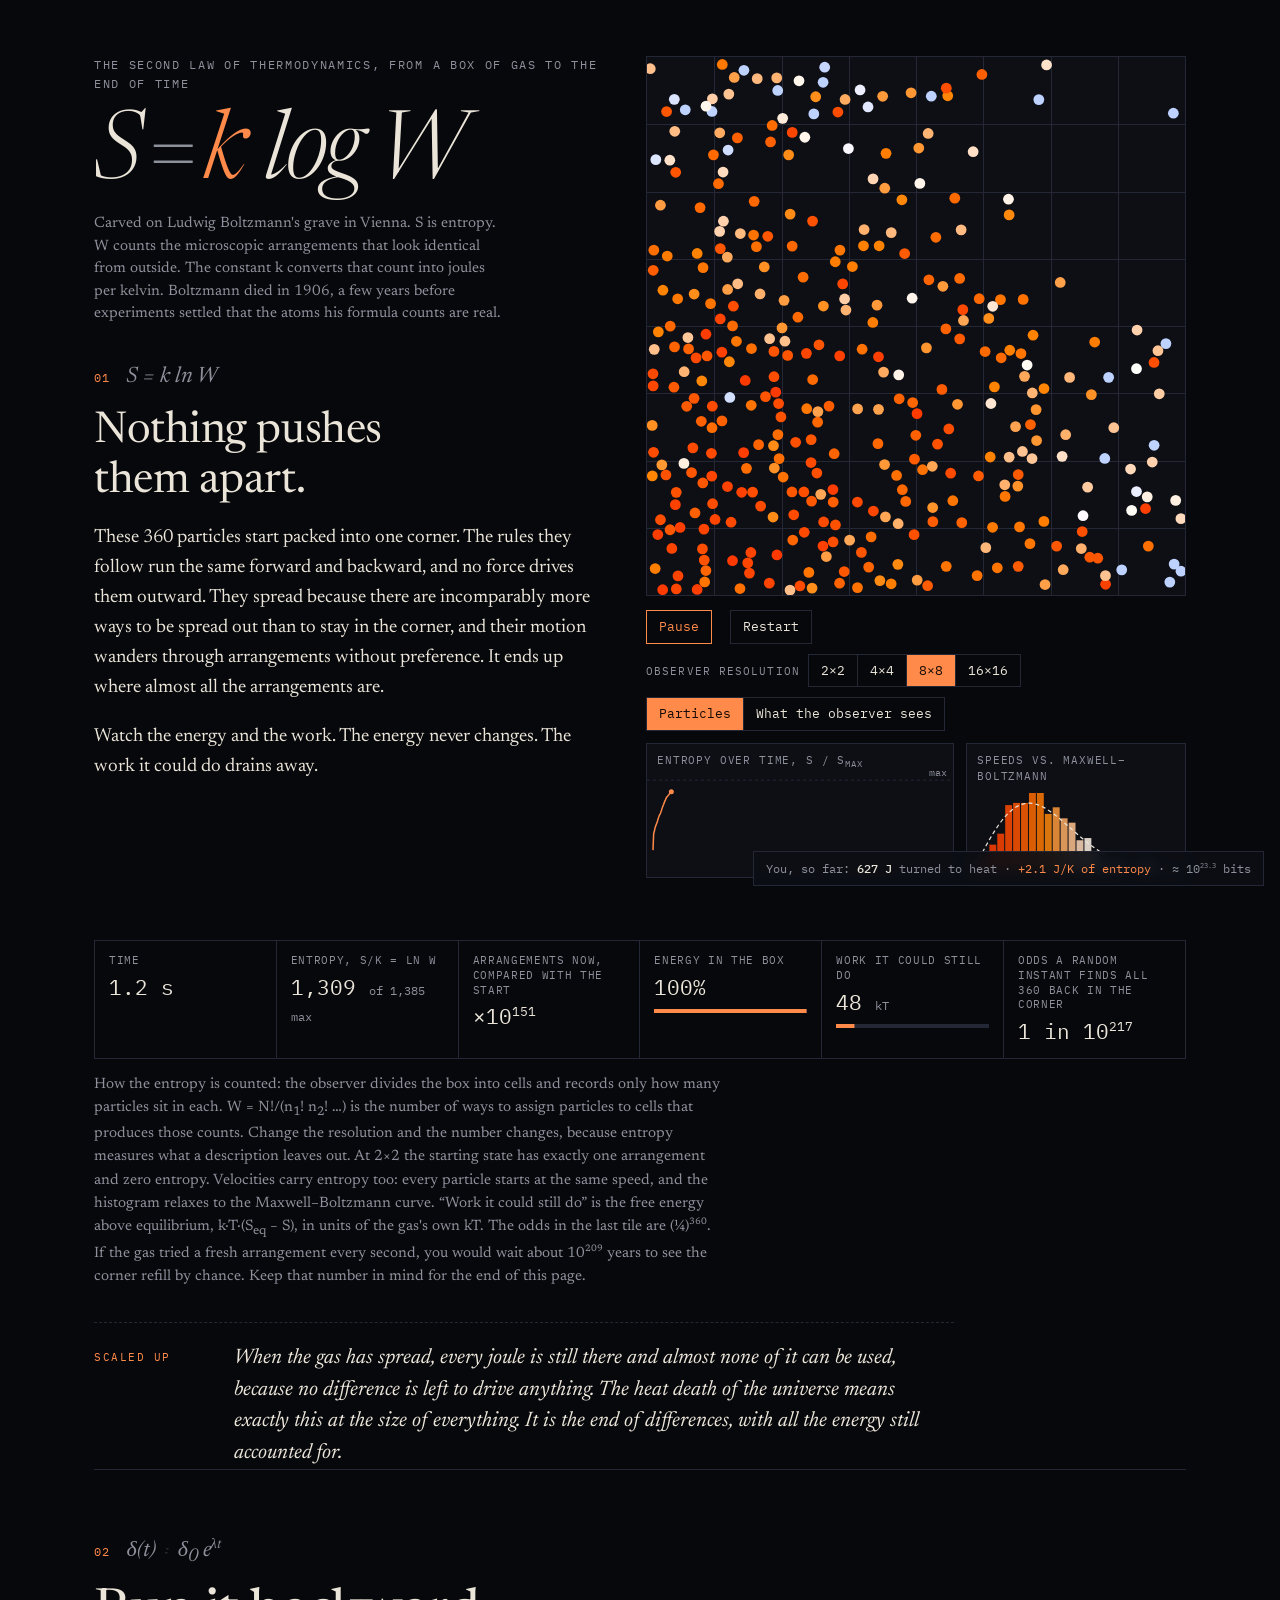
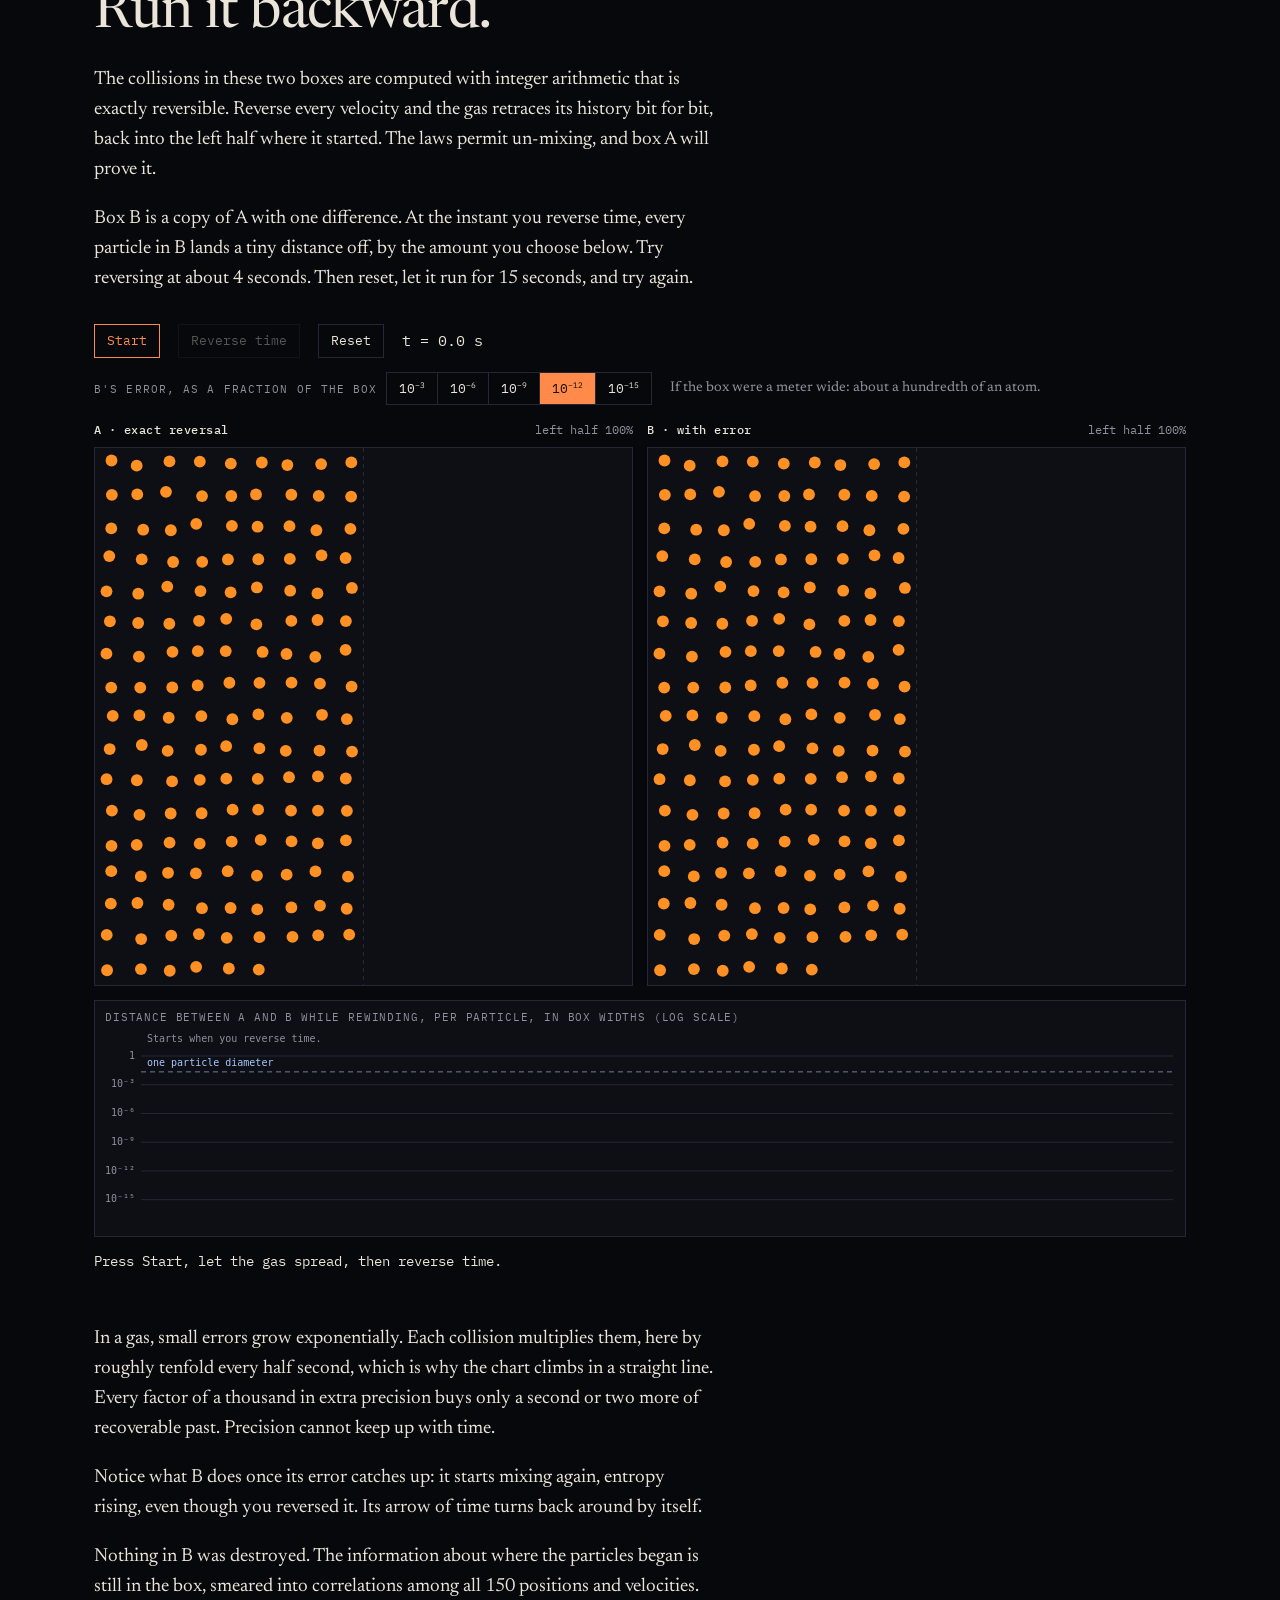
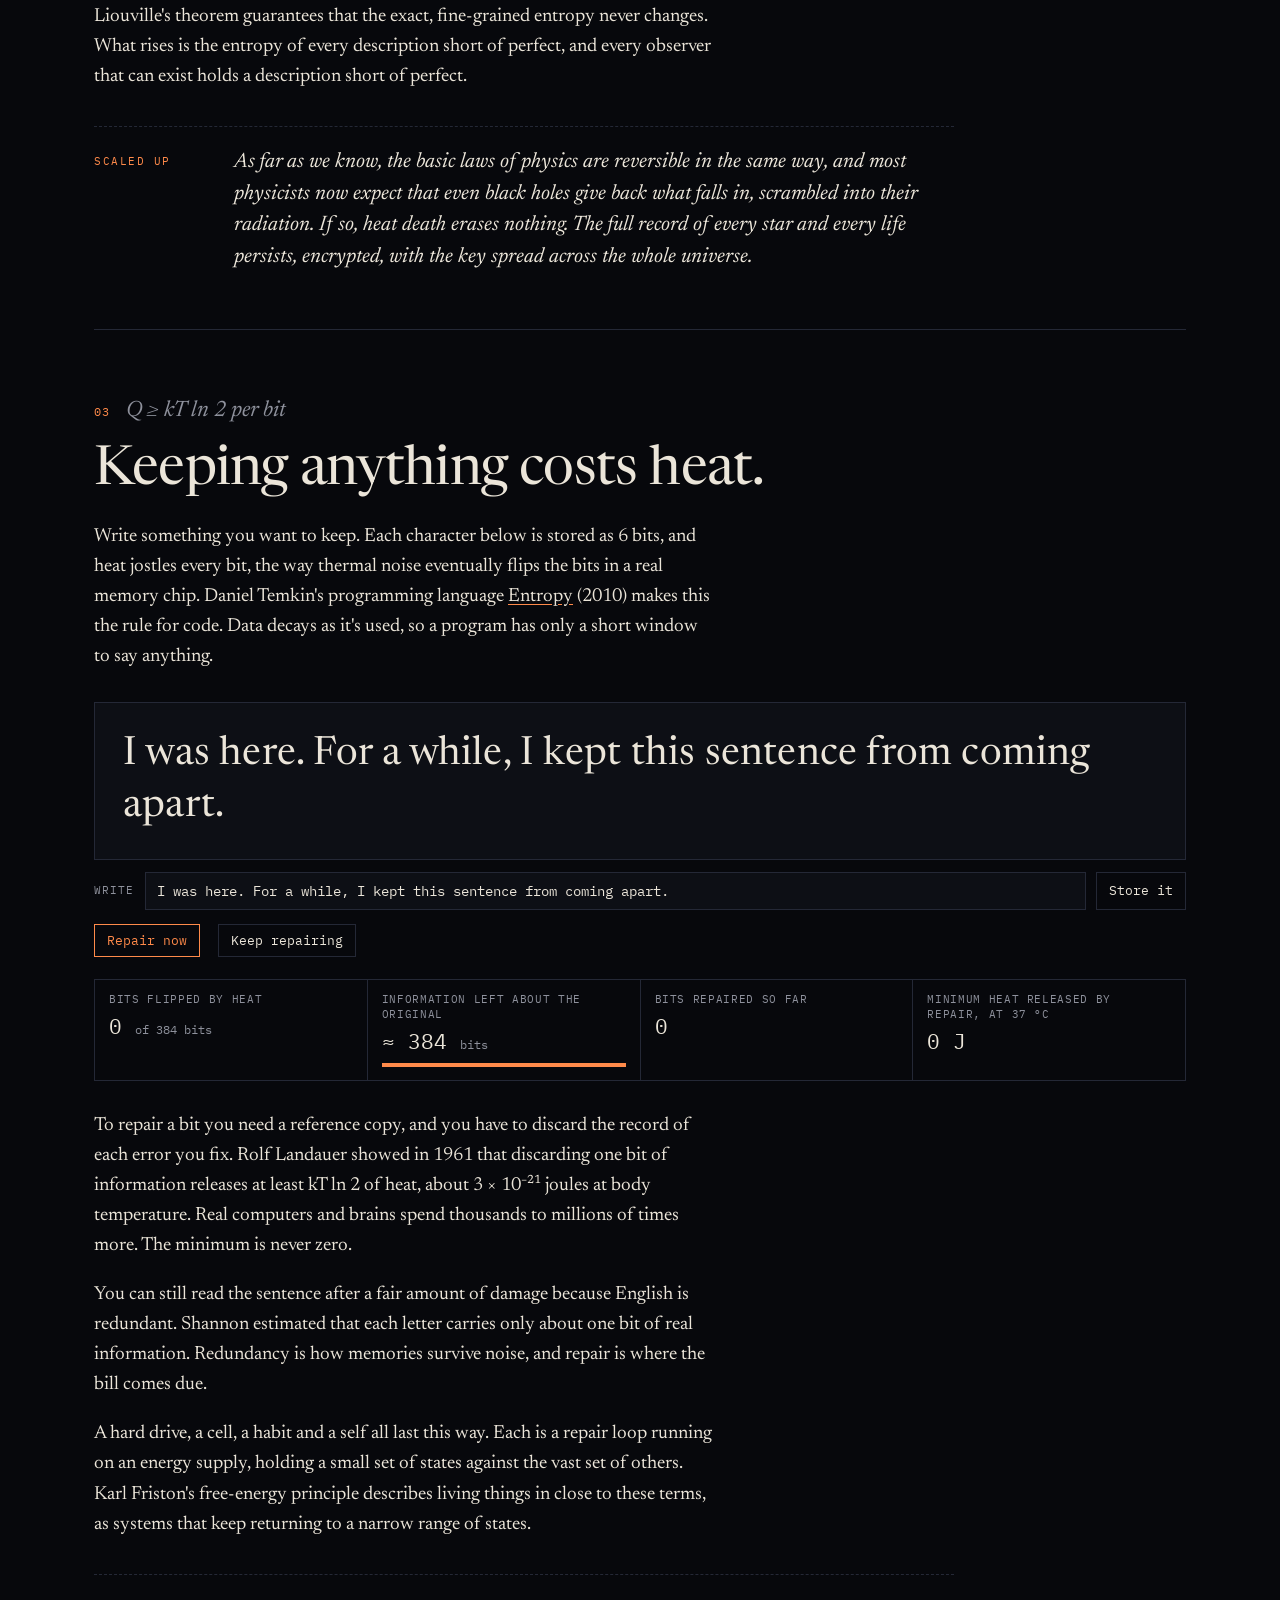
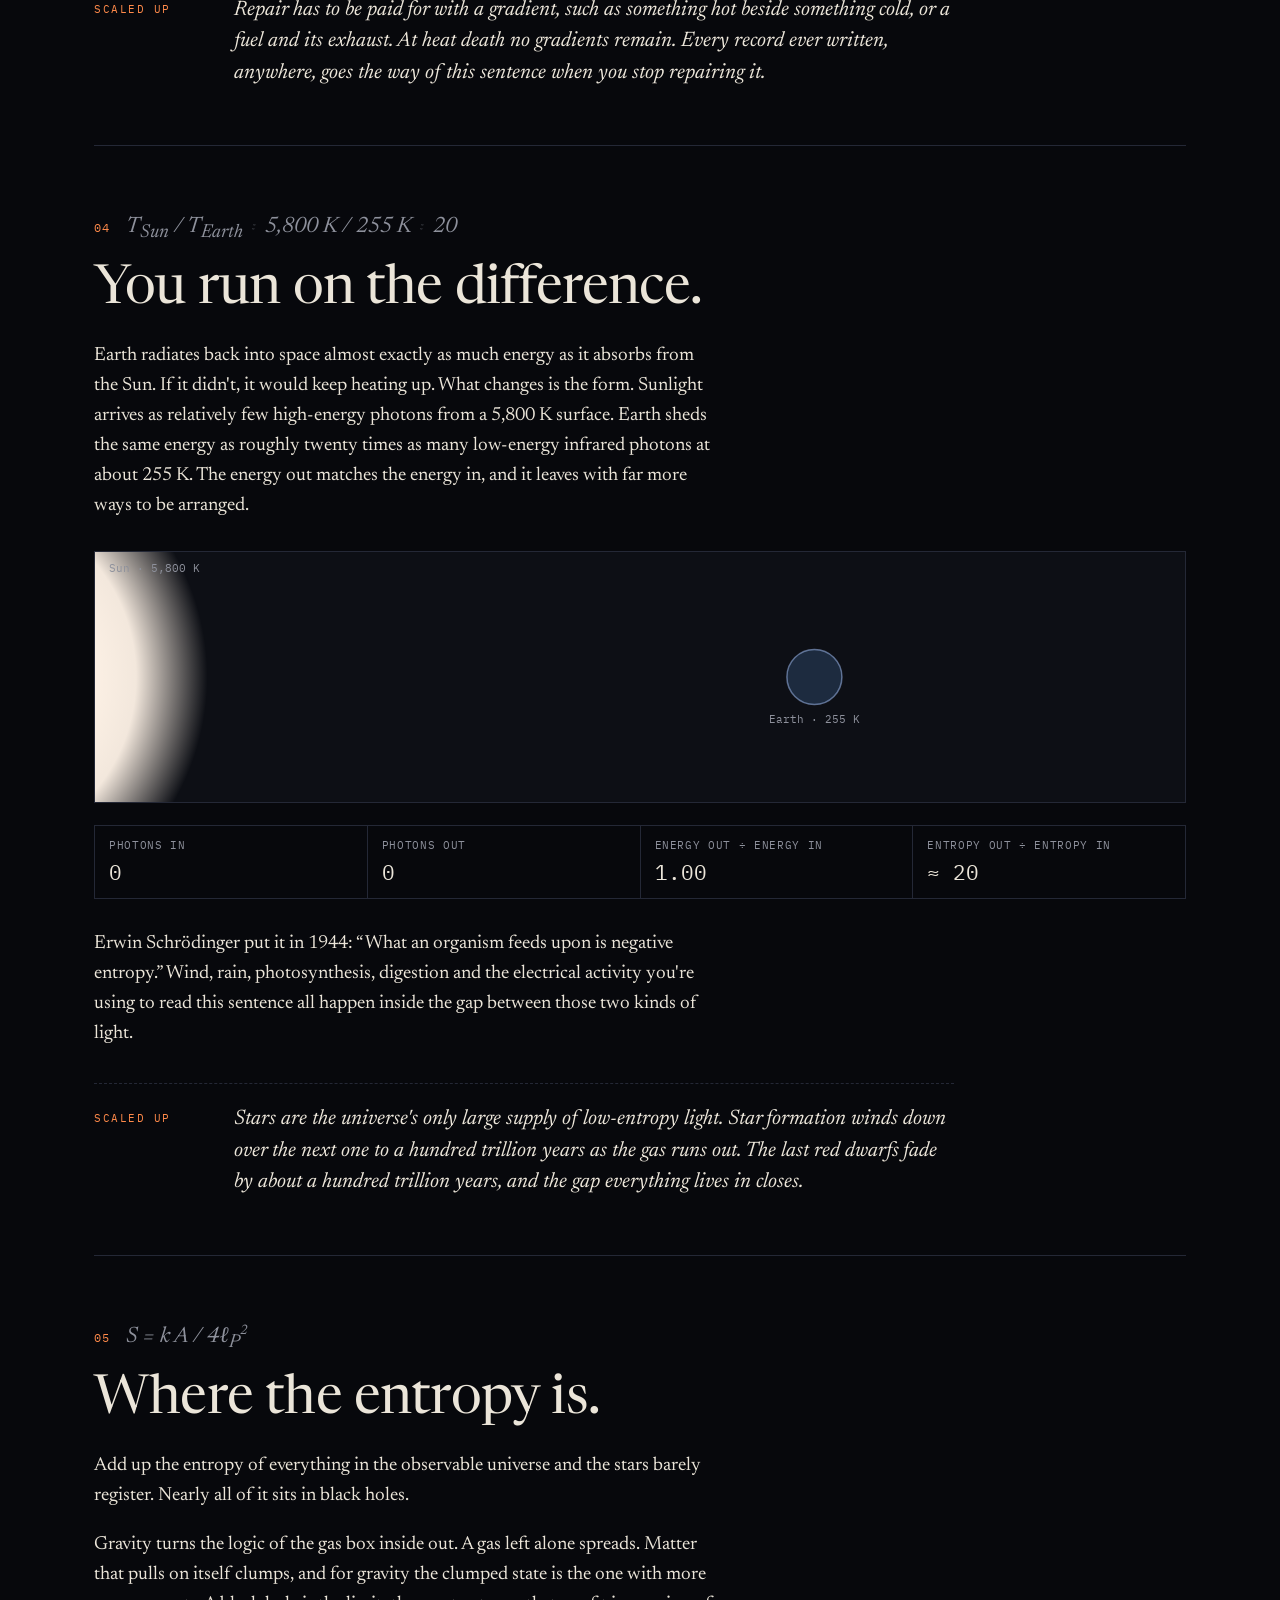
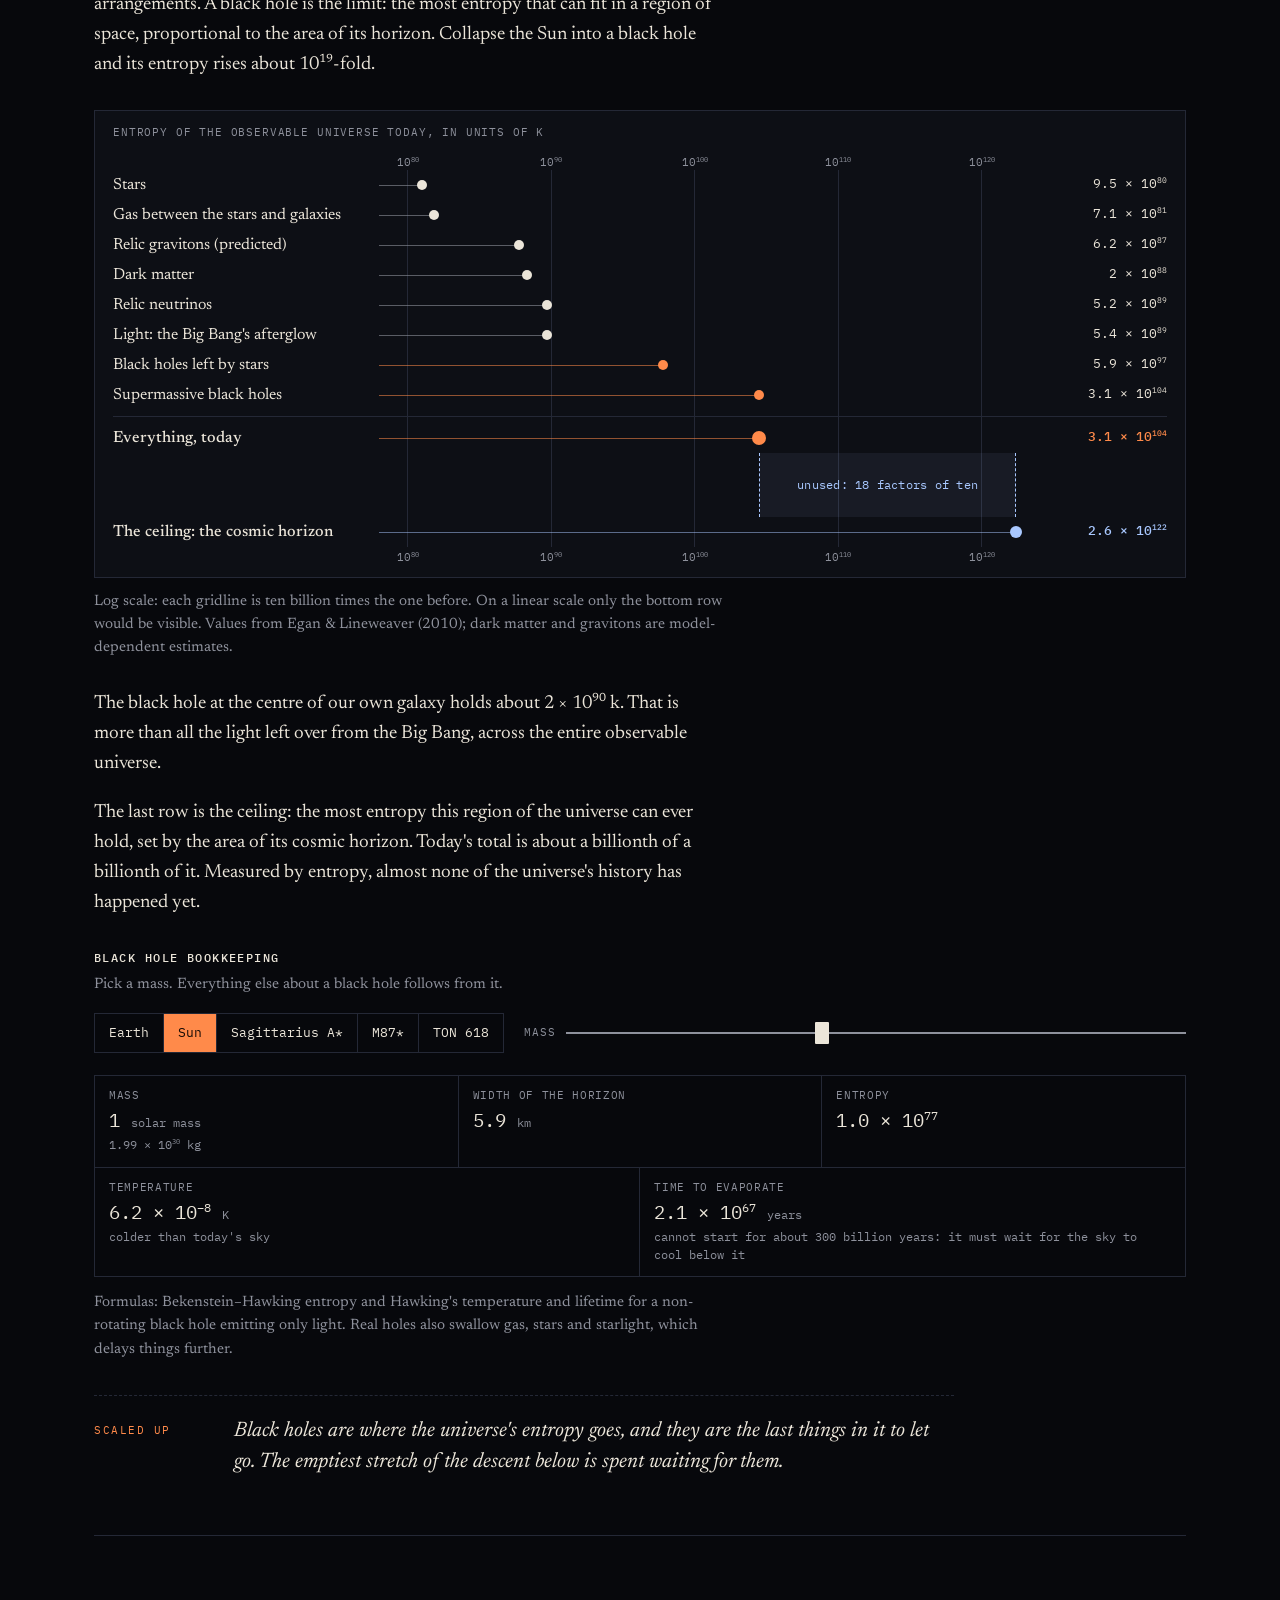
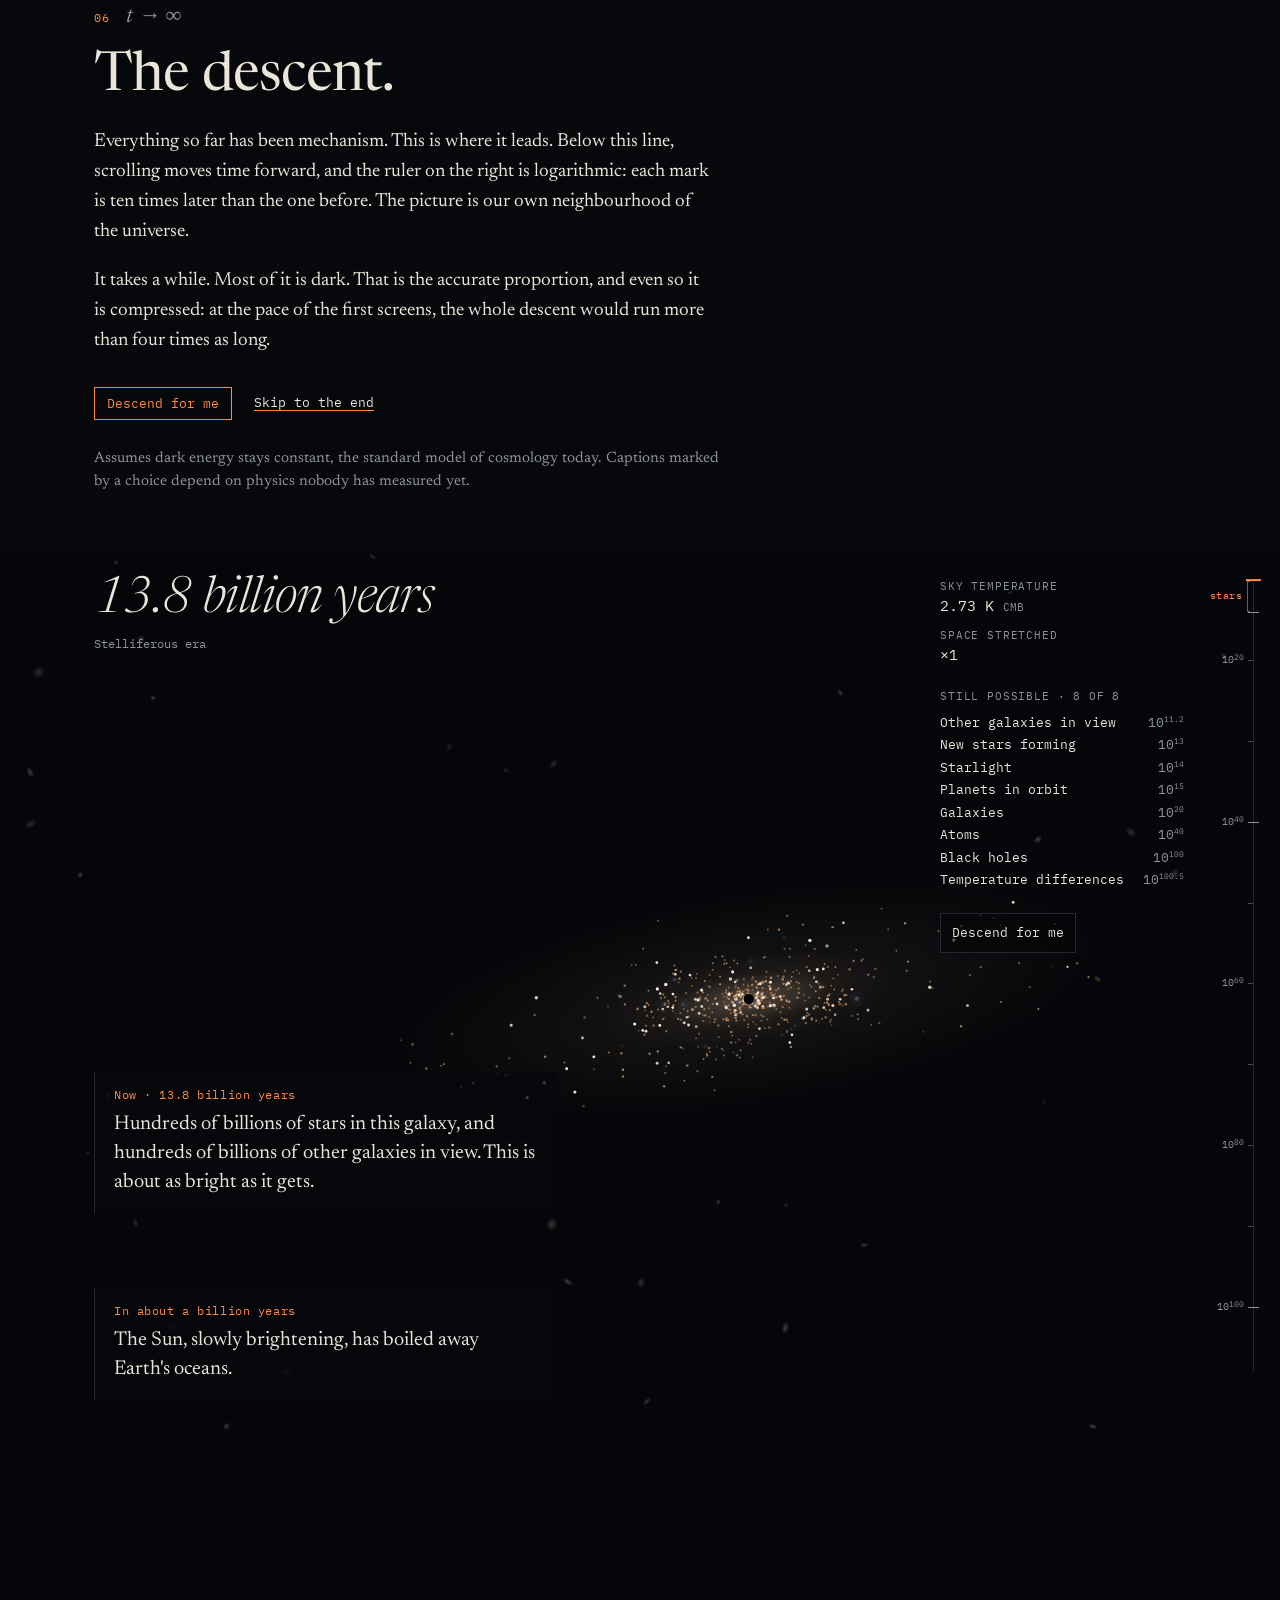
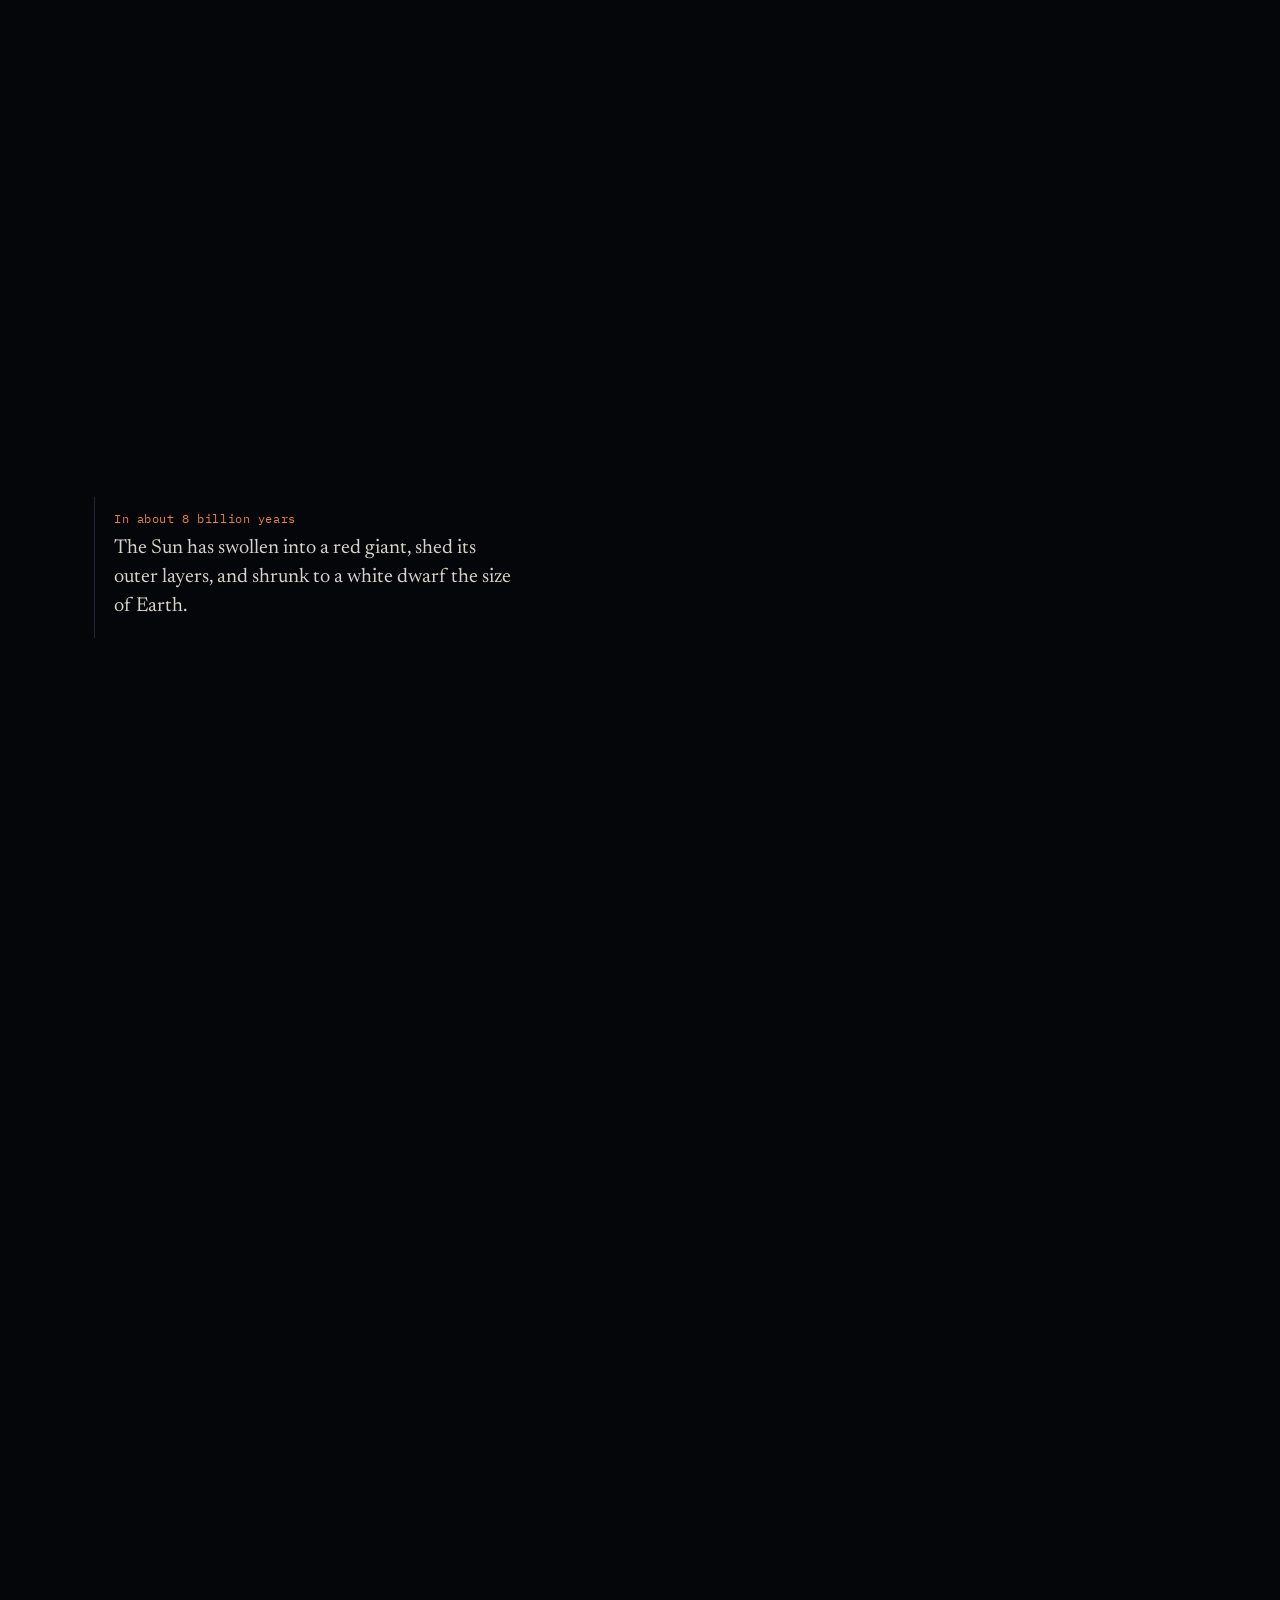
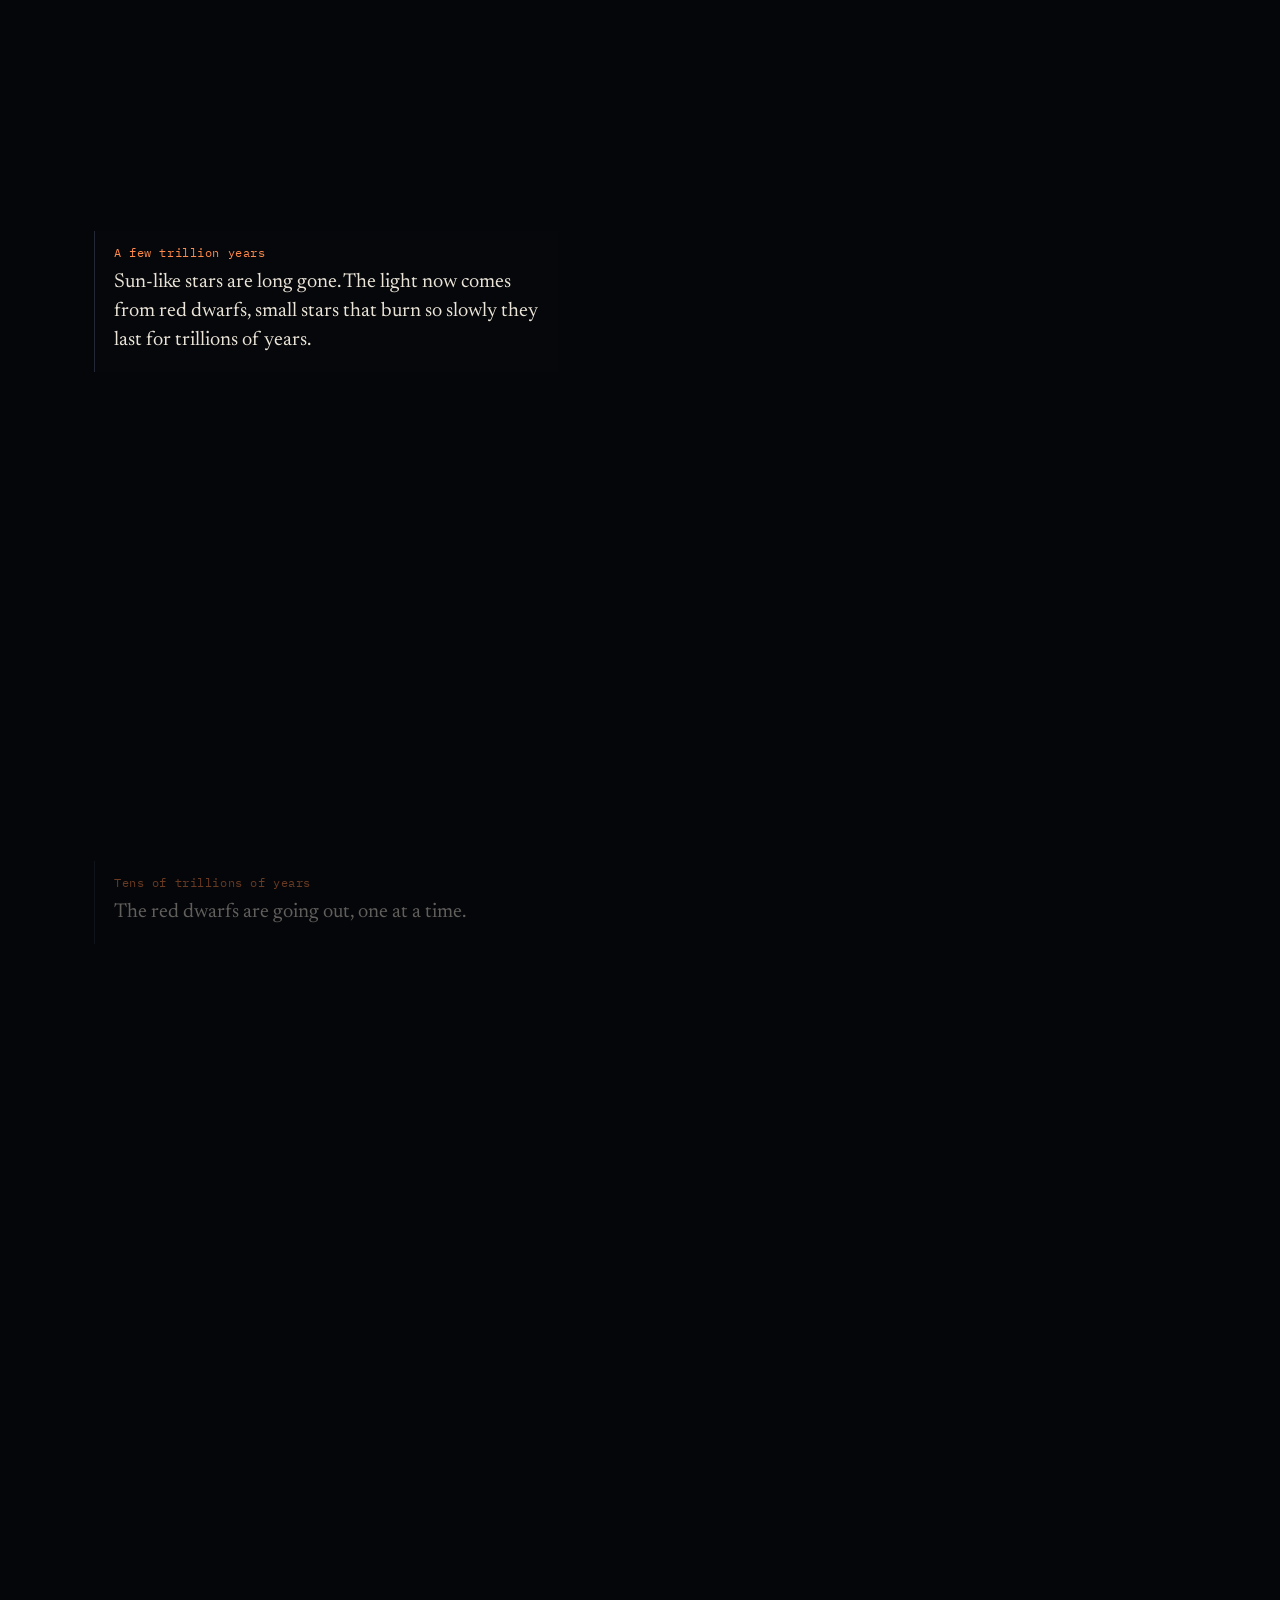
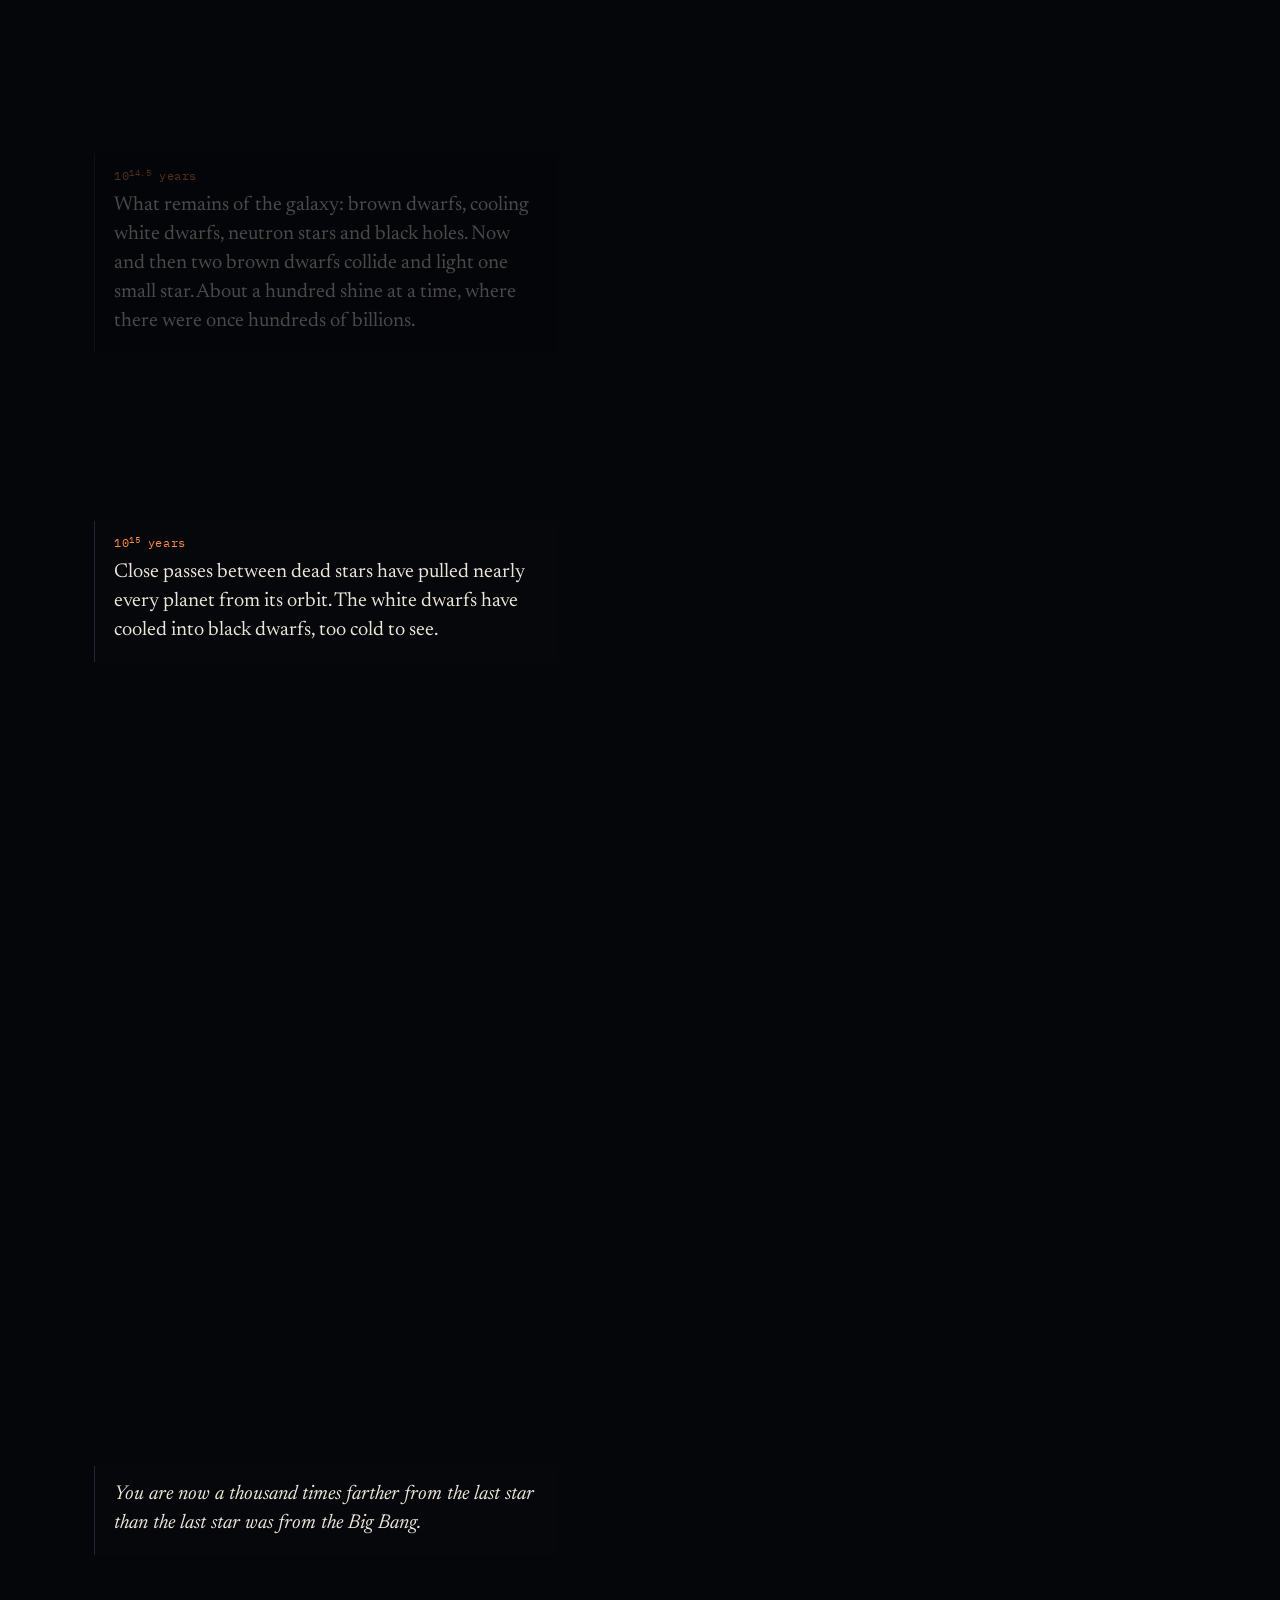
==== commit 01734644: "Rebuild around deep time: entropy ledger and scroll-driven descent Add a log-scale entropy budget of" ====
--- a/index.html
+++ b/index.html
@@ -172,6 +172,214 @@
 .you .hot { color: var(--ember); }
 @media (max-width: 520px) { .you { left: 8px; right: 8px; bottom: 8px; max-width: none; font-size: 11px; padding: 6px 10px; } .you .long { display: none; } }
 @media (prefers-reduced-motion: reduce) { * { transition: none !important; } }
+/* ---------- 05 ledger ---------- */
+#ledger .led-plot { --lw: 250px; --vw: 112px; --g: 16px; padding: 14px 18px 12px; }
+.led-cap { font-family: var(--mono); font-size: 10.5px; letter-spacing: 0.08em; text-transform: uppercase; color: var(--dim); line-height: 1.4; margin: 0 0 12px; }
+.led-rows { position: relative; }
+.led-grid { position: absolute; top: 0; bottom: 0; left: calc(var(--lw) + var(--g)); right: calc(var(--vw) + var(--g)); pointer-events: none; }
+.led-grid i { position: absolute; top: 0; bottom: 0; width: 1px; margin-left: -0.5px; background: var(--line); }
+.led-row { position: relative; z-index: 1; display: grid; grid-template-columns: var(--lw) minmax(0, 1fr) var(--vw); column-gap: var(--g); align-items: center; }
+.led-lab { grid-column: 1; grid-row: 1; font-size: 16px; line-height: 1.25; padding: 4px 0; }
+.led-track { grid-column: 2; grid-row: 1; position: relative; height: 30px; }
+.led-val { grid-column: 3; grid-row: 1; text-align: right; font-family: var(--mono); font-size: 13px; font-variant-numeric: tabular-nums; white-space: nowrap; }
+.led-axis { z-index: 0; }
+.led-axis .led-track { height: 18px; font-family: var(--mono); font-size: 10.5px; color: var(--dim); }
+.led-axis .led-track span { position: absolute; top: 2px; transform: translateX(-50%); white-space: nowrap; }
+.led-axis:first-of-type { margin-bottom: 2px; }
+.led-leader { position: absolute; left: 0; top: 50%; height: 1px; background: var(--dim); opacity: 0.6; }
+.led-dot { position: absolute; top: 50%; width: 10px; height: 10px; margin: -5px 0 0 -5px; border-radius: 50%; background: var(--bone); }
+.led-bh .led-dot, .led-tot .led-dot { background: var(--ember); }
+.led-bh .led-leader, .led-tot .led-leader { background: var(--ember); opacity: 0.55; }
+.led-tot { margin-top: 6px; border-top: 1px solid var(--line); padding-top: 6px; }
+.led-tot .led-dot { width: 14px; height: 14px; margin: -7px 0 0 -7px; }
+.led-tot .led-lab, .led-ceil .led-lab, .led-tot .led-val, .led-ceil .led-val { font-weight: 500; }
+.led-tot .led-val { color: var(--ember); }
+.led-ceil .led-dot { background: var(--ice); width: 12px; height: 12px; margin: -6px 0 0 -6px; }
+.led-ceil .led-leader { background: var(--ice); opacity: 0.5; }
+.led-ceil .led-val { color: var(--ice); }
+.led-gap .led-lab, .led-gap .led-val { visibility: hidden; }
+.led-gap .led-track { height: 64px; }
+.led-band { position: absolute; top: 0; bottom: 0; background: rgba(169, 200, 255, 0.07); border-left: 1px dashed var(--ice); border-right: 1px dashed var(--ice); display: flex; align-items: center; justify-content: center; text-align: center; padding: 0 6px; }
+.led-band span { font-family: var(--mono); font-size: 11.5px; line-height: 1.4; color: var(--ice); letter-spacing: 0.02em; }
+@media (max-width: 700px) {
+  #ledger .led-plot { padding: 12px 12px 10px; }
+  .led-grid { left: 0; right: 0; }
+  .led-row { grid-template-columns: minmax(0, 1fr) auto; }
+  .led-lab { grid-column: 1; grid-row: 1; padding: 6px 0 0; }
+  .led-val { grid-column: 2; grid-row: 1; align-self: baseline; }
+  .led-lab { align-self: baseline; }
+  .led-track { grid-column: 1 / -1; grid-row: 2; height: 20px; }
+  .led-axis .led-track { grid-row: 1; height: 18px; }
+  .led-gap .led-lab, .led-gap .led-val { display: none; }
+  .led-gap .led-track { grid-row: 1; height: 56px; }
+  .led-tot { padding-top: 2px; }
+}
+
+/* black hole bookkeeping */
+.led-h3 { font-family: var(--mono); font-weight: 500; font-size: 12px; letter-spacing: 0.12em; text-transform: uppercase; color: var(--bone); margin: 0; }
+.led-controls { gap: 14px 20px; margin-top: 16px; align-items: center; }
+.led-presets { display: flex; flex-wrap: wrap; border: 0; padding: 0 1px 1px 0; }
+.led-presets button, .led-presets button:last-child { border: 1px solid var(--line); margin: 0 -1px -1px 0; position: relative; min-height: 40px; padding: 8px 14px; }
+.led-presets button:hover, .led-presets button[aria-pressed="true"] { z-index: 1; }
+.led-slider { display: flex; align-items: center; gap: 10px; flex: 1 1 260px; min-width: 0; }
+.led-slider .ctl-label { margin: 0; }
+#ledMass { flex: 1; min-width: 0; height: 40px; }
+#ledMass::-webkit-slider-runnable-track { background: var(--dim); }
+#ledMass::-moz-range-track { background: var(--dim); }
+.led-ro { grid-template-columns: repeat(6, minmax(0, 1fr)); }
+.led-ro .ro { grid-column: span 2; }
+.led-ro .ro:nth-child(n+4) { grid-column: span 3; }
+.led-ro .v { font-size: 19px; overflow-wrap: anywhere; }
+.led-sub { font-family: var(--mono); font-size: 12px; line-height: 1.45; color: var(--dim); margin-top: 4px; }
+@media (max-width: 700px) {
+  .led-ro { grid-template-columns: repeat(2, minmax(0, 1fr)); }
+  .led-ro .ro, .led-ro .ro:nth-child(n+4) { grid-column: span 1; }
+  .led-ro .ro:last-child { grid-column: 1 / -1; }
+}
+.led-presets button[aria-pressed="true"]:hover { background: var(--ember); }
+
+/* ---------- 06 descent ---------- */
+.dsc-start { margin-top: 26px; }
+.dsc-skip { font-family: var(--mono); font-size: 13px; padding: 11px 4px; }
+.dsc-note { margin: 22px 0 0; }
+
+.dsc {
+  /* gutters shared by HUD and captions: the page's .wrap text edge */
+  --dsc-gl: max(24px, calc((100% - 1140px) / 2 + 24px));
+  --dsc-gr: max(96px, calc((100% - 1140px) / 2 + 24px));
+  --dsc-sw: 244px;
+  --dsc-h: 100vh;
+  position: relative;
+  height: calc(var(--dsc-h) * 27.8);
+  background: #050609;
+}
+.dsc-stage { position: sticky; top: 0; height: var(--dsc-h); overflow: hidden; background: #050609; }
+.dsc-stage canvas { position: absolute; left: 0; top: 0; width: 100%; height: 100%; }
+.dsc-hud { position: absolute; inset: 0; pointer-events: none; color: var(--bone); }
+.dsc-hud button { pointer-events: auto; }
+
+/* clock */
+.dsc-top { display: contents; }
+.dsc-clockbox { position: absolute; top: 24px; left: var(--dsc-gl); }
+.dsc-clock {
+  font-family: var(--display); font-style: italic; font-weight: 300;
+  font-size: 50px; line-height: 1.08; letter-spacing: -0.012em; white-space: nowrap;
+  font-variation-settings: "opsz" 72; font-variant-numeric: lining-nums tabular-nums;
+}
+.dsc-sub { margin-top: 8px; font-family: var(--mono); font-size: 12px; line-height: 1.55; color: var(--dim); }
+.dsc-sub span { display: block; white-space: nowrap; }
+.dsc-sub sup { font-size: 0.75em; vertical-align: 0.5em; }
+
+/* right-hand column: readouts, inventory, controls */
+.dsc-side { position: absolute; top: 30px; right: var(--dsc-gr); width: var(--dsc-sw); }
+.dsc-ros { display: grid; gap: 12px; }
+.dsc-l, .dsc-inv-h { font-family: var(--mono); font-size: 10.5px; letter-spacing: 0.08em; text-transform: uppercase; color: var(--dim); line-height: 1.4; }
+.dsc-v { font-family: var(--mono); font-size: 15px; line-height: 1.35; margin-top: 2px; font-variant-numeric: tabular-nums; white-space: nowrap; }
+.dsc-v small { font-size: 11px; color: var(--dim); }
+.dsc-v sup sup { font-size: 0.8em; }
+
+.dsc-inv { margin-top: 24px; }
+.dsc-inv-list { list-style: none; margin: 7px 0 0; padding: 0; font-family: var(--mono); font-size: 12.5px; line-height: 1.8; }
+.dsc-inv-list li { display: flex; justify-content: space-between; gap: 12px; transition: color .4s; }
+.dsc-inv-list li > span:last-child { color: var(--dim); font-variant-numeric: tabular-nums; white-space: nowrap; }
+.dsc-inv-list li.dsc-gone { color: #5d606b; }
+.dsc-inv-list li.dsc-gone > span:first-child { text-decoration: line-through; text-decoration-color: #5d606b; text-decoration-thickness: 1px; }
+.dsc-inv-list li.dsc-gone > span:last-child { color: #4a4d57; }
+.dsc-pips { display: none; }
+.dsc-lost { display: none; }
+
+.dsc-ctl { margin-top: 22px; display: flex; flex-direction: column; align-items: flex-start; gap: 16px; }
+.dsc-proton { transition: opacity .5s; }
+.dsc-proton .ctl-label { display: block; margin: 0 0 6px; }
+.dsc-proton:not(.dsc-on) { visibility: hidden; opacity: 0; }
+.dsc-hud .seg button, .dsc-auto-hud { font-size: 12.5px; min-height: 40px; padding: 8px 11px; }
+.dsc-auto-hud { background: rgba(5, 6, 9, 0.6); }
+/* a quieter pressed state: over the dark stretches this should not be the brightest thing on screen */
+.dsc-hud .seg button[aria-pressed="true"] { background: rgba(255, 138, 74, 0.14); color: var(--ember); }
+.dsc-auto[hidden] { display: none; }
+
+/* depth rail: uniform in log time, 10^10 to 10^108 */
+.dsc-rail { position: absolute; right: 14px; top: 30px; bottom: 78px; width: 60px; font-family: var(--mono); color: var(--dim); }
+.dsc-rail i, .dsc-rail span { position: absolute; display: block; }
+.dsc-rl { right: 12px; top: 0; bottom: 0; width: 1px; background: var(--line); }
+.dsc-rd { right: 12px; top: 0; height: 100%; width: 1px; background: linear-gradient(var(--ember), var(--dim)); transform-origin: top; transform: scaleY(0); }
+.dsc-rt { right: 13px; width: 5px; height: 1px; background: #4a4d57; }
+.dsc-re { right: 7px; width: 11px; height: 1px; background: var(--dim); }
+.dsc-rlab { right: 22px; transform: translateY(-50%); font-size: 10px; line-height: 1; white-space: nowrap; }
+.dsc-rlab sup { font-size: 0.78em; vertical-align: 0.45em; }
+.dsc-rs { right: 16px; width: 3px; border: 1px solid #5d606b; border-right: 0; }
+.dsc-rsl { right: 24px; font-size: 9.5px; line-height: 1; transform: translateY(-50%); color: var(--ember); letter-spacing: 0.04em; }
+.dsc-rm { right: 5px; top: -1px; width: 15px; height: 2px; background: var(--ember); will-change: transform; }
+
+/* captions */
+.dsc-cards { position: absolute; inset: 0; pointer-events: none; }
+.dsc-card {
+  position: absolute; top: 0; left: var(--dsc-gl);
+  width: min(29rem, calc(100% - var(--dsc-gl) - var(--dsc-gr) - var(--dsc-sw) - 40px));
+  background: rgba(7, 8, 12, 0.78); border-left: 1px solid var(--line);
+  padding: 14px 20px 17px 19px; pointer-events: auto;
+}
+.dsc-card[hidden] { display: none; }
+.dsc-when { font-family: var(--mono); font-size: 11.5px; letter-spacing: 0.05em; color: var(--ember); margin: 0 0 7px; line-height: 1.4; }
+.dsc-when sup { font-size: 0.78em; vertical-align: 0.5em; }
+.dsc-card p { margin: 0; font-size: 20px; line-height: 1.45; font-variation-settings: "opsz" 24; text-wrap: pretty; }
+.dsc-card.dsc-voice p { font-style: italic; }
+
+.dsc-outro { padding-top: 56px; }
+
+@media (max-width: 760px) {
+  .dsc-top { display: block; position: absolute; top: 12px; left: 16px; right: 16px; }
+  .dsc-clockbox, .dsc-side { position: static; width: auto; }
+  .dsc-clock { font-size: 31px; }
+  .dsc-sub { margin-top: 4px; font-size: 11px; line-height: 1.5; }
+  .dsc-side { margin-top: 12px; }
+  .dsc-ros { grid-template-columns: 1fr 1fr; gap: 10px; }
+  .dsc-l, .dsc-inv-h { font-size: 9.5px; }
+  .dsc-v { font-size: 12.5px; }
+  .dsc-v small { font-size: 10px; }
+  .dsc-inv { margin-top: 10px; }
+  .dsc-inv-h { display: flex; align-items: center; gap: 10px; }
+  .dsc-inv-list { display: none; }
+  .dsc-pips { display: inline-flex; gap: 4px; }
+  .dsc-pips i { display: block; width: 7px; height: 7px; border: 1px solid var(--bone); background: var(--bone); }
+  .dsc-pips i.dsc-gone { background: transparent; border-color: #4a4d57; }
+  .dsc-lost { display: block; font-family: var(--mono); font-size: 11px; line-height: 1.5; color: var(--dim); margin-top: 3px; white-space: nowrap; }
+  .dsc-ctl { margin-top: 10px; flex-direction: row; align-items: flex-end; justify-content: space-between; gap: 10px; }
+  .dsc-proton { order: 2; }
+  .dsc-proton .ctl-label { font-size: 9.5px; margin-bottom: 4px; text-align: right; margin-right: 0; }
+  .dsc-auto-hud { order: 1; }
+  .dsc-hud .seg button, .dsc-auto-hud { font-size: 11.5px; padding: 8px 9px; }
+  .dsc-rail { right: 4px; width: 46px; bottom: 76px; }
+  .dsc-rl, .dsc-rd { right: 10px; }
+  .dsc-rt { right: 11px; }
+  .dsc-re { right: 5px; }
+  .dsc-rm { right: 3px; }
+  .dsc-rlab { right: 19px; font-size: 9.5px; }
+  .dsc-rlab.dsc-opt { display: none; }
+  .dsc-rs { right: 14px; }
+  .dsc-rsl { right: 21px; font-size: 9px; }
+  .dsc-card { left: 16px; width: auto; right: 58px; padding: 12px 14px 14px 15px; }
+  .dsc-when { font-size: 10.5px; margin-bottom: 5px; }
+  .dsc-card p { font-size: 18px; line-height: 1.42; }
+}
+@media (max-width: 760px) {
+  .dsc-hud button { white-space: nowrap; }
+}
+@media (max-width: 380px) {
+  .dsc-hud .seg button, .dsc-auto-hud { padding: 8px 7px; font-size: 11px; }
+}
+/* short phones: a tighter HUD leaves room for the captions */
+@media (max-width: 760px) and (max-height: 720px) {
+  .dsc-top { top: 8px; }
+  .dsc-clock { font-size: 27px; }
+  .dsc-sub { margin-top: 2px; line-height: 1.4; }
+  .dsc-side { margin-top: 8px; }
+  .dsc-ros .dsc-v { margin-top: 0; }
+  .dsc-inv { margin-top: 6px; }
+  .dsc-ctl { margin-top: 4px; }
+  .dsc-card p { font-size: 17px; line-height: 1.38; }
+}
+
 </style>
 </head>
 <body>
@@ -181,7 +389,7 @@
 <!-- ================= HERO / EXPERIMENT 1 ================= -->
 <header class="hero">
   <div>
-    <p class="kicker">Five experiments on the second law of thermodynamics</p>
+    <p class="kicker">The second law of thermodynamics, from a box of gas to the end of time</p>
     <h1 class="boltz" aria-label="S equals k log W">S<span class="op">=</span><span class="k">k</span> log W</h1>
     <p class="grave">Carved on Ludwig Boltzmann's grave in Vienna. S is entropy. W counts the microscopic arrangements that look identical from outside. The constant k converts that count into joules per kelvin. Boltzmann died in 1906, a few years before experiments settled that the atoms his formula counts are real.</p>
 
@@ -220,7 +428,7 @@
   <div class="ro"><div class="l">Work it could still do</div><div class="v" id="r-f">–</div><div class="gauge"><i id="g-f"></i></div></div>
   <div class="ro"><div class="l">Odds a random instant finds all 360 back in the corner</div><div class="v">1 in 10<sup>217</sup></div></div>
 </div>
-<p class="note" style="margin-top:14px">How the entropy is counted: the observer divides the box into cells and records only how many particles sit in each. W = N!/(n<sub>1</sub>! n<sub>2</sub>! …) is the number of ways to assign particles to cells that produces those counts. Change the resolution and the number changes, because entropy measures what a description leaves out. At 2×2 the starting state has exactly one arrangement and zero entropy. Velocities carry entropy too: every particle starts at the same speed, and the histogram relaxes to the Maxwell–Boltzmann curve. “Work it could still do” is the free energy above equilibrium, k·T·(S<sub>eq</sub> − S), in units of the gas's own kT.</p>
+<p class="note" style="margin-top:14px">How the entropy is counted: the observer divides the box into cells and records only how many particles sit in each. W = N!/(n<sub>1</sub>! n<sub>2</sub>! …) is the number of ways to assign particles to cells that produces those counts. Change the resolution and the number changes, because entropy measures what a description leaves out. At 2×2 the starting state has exactly one arrangement and zero entropy. Velocities carry entropy too: every particle starts at the same speed, and the histogram relaxes to the Maxwell–Boltzmann curve. “Work it could still do” is the free energy above equilibrium, k·T·(S<sub>eq</sub> − S), in units of the gas's own kT. The odds in the last tile are (¼)<sup>360</sup>. If the gas tried a fresh arrangement every second, you would wait about 10<sup>209</sup> years to see the corner refill by chance. Keep that number in mind for the end of this page.</p>
 
 <div class="scaled">
   <div class="tag">Scaled up</div>
@@ -333,46 +541,179 @@
   </div>
   <div class="scaled">
     <div class="tag">Scaled up</div>
-    <p>Stars are the universe's only large supply of low-entropy light. Star formation ends in roughly a hundred trillion years, when the gas runs out. The last red dwarfs fade after that, and the gap everything lives in closes.</p>
+    <p>Stars are the universe's only large supply of low-entropy light. Star formation winds down over the next one to a hundred trillion years as the gas runs out. The last red dwarfs fade by about a hundred trillion years, and the gap everything lives in closes.</p>
   </div>
 </section>
 
-<!-- ================= EXPERIMENT 5 ================= -->
-<section class="sec" id="heat-death">
-  <div class="eq"><span class="n">05</span><span class="f">10<sup>104</sup> k now · 10<sup>122</sup> k at most</span></div>
-  <h2>The heat death.</h2>
+<section class="sec" id="ledger">
+  <div class="eq"><span class="n">05</span><span class="f">S = k A / 4ℓ<sub>P</sub><sup>2</sup></span></div>
+  <h2>Where the entropy is.</h2>
   <div class="prose">
-    <p>The observable universe holds about 10<sup>104</sup> k of entropy today, most of it inside supermassive black holes. The most it could ever hold, set by the area of its cosmic horizon, is about 10<sup>122</sup> k. The gap is eighteen orders of magnitude. Nearly all of the running-down is still ahead. Drag the clock forward.</p>
-  </div>
-
-  <div class="inst cosmos">
-    <div class="box">
-      <canvas id="cosCanvas" aria-label="Our galaxy's neighborhood from now until the last black holes evaporate"></canvas>
-      <div class="cosmos-overlay"><span class="era" id="cosEra">Stelliferous era</span><span id="cosTime">13.8 billion years</span></div>
+    <p>Add up the entropy of everything in the observable universe and the stars barely register. Nearly all of it sits in black holes.</p>
+    <p>Gravity turns the logic of the gas box inside out. A gas left alone spreads. Matter that pulls on itself clumps, and for gravity the clumped state is the one with more arrangements. A black hole is the limit: the most entropy that can fit in a region of space, proportional to the area of its horizon. Collapse the Sun into a black hole and its entropy rises about 10<sup>19</sup>-fold.</p>
+  </div>
+
+  <div class="inst">
+    <div class="box led-plot">
+      <div class="led-cap" id="ledCap">Entropy of the observable universe today, in units of k</div>
+      <div class="led-row led-axis" aria-hidden="true"><div class="led-track"><span style="left:4.348%">10<sup>80</sup></span><span style="left:26.087%">10<sup>90</sup></span><span style="left:47.826%">10<sup>100</sup></span><span style="left:69.565%">10<sup>110</sup></span><span style="left:91.304%">10<sup>120</sup></span></div></div>
+      <div class="led-rows" role="list" aria-labelledby="ledCap">
+        <div class="led-grid" aria-hidden="true"><i style="left:4.348%"></i><i style="left:26.087%"></i><i style="left:47.826%"></i><i style="left:69.565%"></i><i style="left:91.304%"></i></div>
+        <div class="led-row" role="listitem"><div class="led-lab">Stars</div><div class="led-track" aria-hidden="true"><i class="led-leader" style="width:6.478%"></i><i class="led-dot" style="left:6.478%"></i></div><div class="led-val">9.5 × 10<sup>80</sup></div></div>
+        <div class="led-row" role="listitem"><div class="led-lab">Gas between the stars and galaxies</div><div class="led-track" aria-hidden="true"><i class="led-leader" style="width:8.370%"></i><i class="led-dot" style="left:8.370%"></i></div><div class="led-val">7.1 × 10<sup>81</sup></div></div>
+        <div class="led-row" role="listitem"><div class="led-lab">Relic gravitons (predicted)</div><div class="led-track" aria-hidden="true"><i class="led-leader" style="width:21.283%"></i><i class="led-dot" style="left:21.283%"></i></div><div class="led-val">6.2 × 10<sup>87</sup></div></div>
+        <div class="led-row" role="listitem"><div class="led-lab">Dark matter</div><div class="led-track" aria-hidden="true"><i class="led-leader" style="width:22.391%"></i><i class="led-dot" style="left:22.391%"></i></div><div class="led-val">2 × 10<sup>88</sup></div></div>
+        <div class="led-row" role="listitem"><div class="led-lab">Relic neutrinos</div><div class="led-track" aria-hidden="true"><i class="led-leader" style="width:25.457%"></i><i class="led-dot" style="left:25.457%"></i></div><div class="led-val">5.2 × 10<sup>89</sup></div></div>
+        <div class="led-row" role="listitem"><div class="led-lab">Light: the Big Bang's afterglow</div><div class="led-track" aria-hidden="true"><i class="led-leader" style="width:25.500%"></i><i class="led-dot" style="left:25.500%"></i></div><div class="led-val">5.4 × 10<sup>89</sup></div></div>
+        <div class="led-row led-bh" role="listitem"><div class="led-lab">Black holes left by stars</div><div class="led-track" aria-hidden="true"><i class="led-leader" style="width:42.978%"></i><i class="led-dot" style="left:42.978%"></i></div><div class="led-val">5.9 × 10<sup>97</sup></div></div>
+        <div class="led-row led-bh" role="listitem"><div class="led-lab">Supermassive black holes</div><div class="led-track" aria-hidden="true"><i class="led-leader" style="width:57.587%"></i><i class="led-dot" style="left:57.587%"></i></div><div class="led-val">3.1 × 10<sup>104</sup></div></div>
+        <div class="led-row led-tot" role="listitem"><div class="led-lab">Everything, today</div><div class="led-track" aria-hidden="true"><i class="led-leader" style="width:57.587%"></i><i class="led-dot" style="left:57.587%"></i></div><div class="led-val">3.1 × 10<sup>104</sup></div></div>
+        <div class="led-row led-gap" role="listitem"><div class="led-track"><div class="led-band" style="left:57.587%;width:38.957%"><span>unused: 18 factors of ten</span></div></div></div>
+        <div class="led-row led-ceil" role="listitem"><div class="led-lab">The ceiling: the cosmic horizon</div><div class="led-track" aria-hidden="true"><i class="led-leader" style="width:96.543%"></i><i class="led-dot" style="left:96.543%"></i></div><div class="led-val">2.6 × 10<sup>122</sup></div></div>
+      </div>
+      <div class="led-row led-axis" aria-hidden="true"><div class="led-track"><span style="left:4.348%">10<sup>80</sup></span><span style="left:26.087%">10<sup>90</sup></span><span style="left:47.826%">10<sup>100</sup></span><span style="left:69.565%">10<sup>110</sup></span><span style="left:91.304%">10<sup>120</sup></span></div></div>
     </div>
-    <div class="slider-wrap">
-      <div class="bands" id="cosBands"></div>
-      <label for="cosSlider" class="sr">Time since the Big Bang</label>
-      <input type="range" id="cosSlider" min="0" max="1000" step="1" value="0">
-      <div class="ticks" id="cosTicks"></div>
+    <p class="note" style="margin:12px 0 0">Log scale: each gridline is ten billion times the one before. On a linear scale only the bottom row would be visible. Values from Egan &amp; Lineweaver (2010); dark matter and gravitons are model-dependent estimates.</p>
+  </div>
+
+  <div class="prose">
+    <p>The black hole at the centre of our own galaxy holds about 2 × 10<sup>90</sup> k. That is more than all the light left over from the Big Bang, across the entire observable universe.</p>
+    <p>The last row is the ceiling: the most entropy this region of the universe can ever hold, set by the area of its cosmic horizon. Today's total is about a billionth of a billionth of it. Measured by entropy, almost none of the universe's history has happened yet.</p>
+  </div>
+
+  <div class="inst led-calc">
+    <h3 class="led-h3">Black hole bookkeeping</h3>
+    <p class="note" style="margin:6px 0 0">Pick a mass. Everything else about a black hole follows from it.</p>
+    <div class="controls led-controls">
+      <div class="seg led-presets" id="ledPresets" role="group" aria-label="Preset masses">
+        <button type="button" data-p="0" aria-pressed="false">Earth</button><button type="button" data-p="1" aria-pressed="true">Sun</button><button type="button" data-p="2" aria-pressed="false">Sagittarius A*</button><button type="button" data-p="3" aria-pressed="false">M87*</button><button type="button" data-p="4" aria-pressed="false">TON 618</button>
+      </div>
+      <div class="led-slider"><label for="ledMass" class="ctl-label">Mass</label><input type="range" id="ledMass" min="-8" max="11.5" step="0.01" value="0"></div>
     </div>
-    <div class="controls">
-      <button id="cosPlay" class="primary" type="button">Play</button>
-      <button id="cosNow" type="button">Back to now</button>
-      <span class="note" style="font-size:13.5px">The clock is logarithmic and compressed after 10<sup>15</sup> years. On an even log scale, everything up to the last star would fill only the first 4% of the bar.</span>
+    <div class="readouts led-ro" id="ledOut">
+      <div class="ro"><div class="l">Mass</div><div class="v" id="ledM"></div><div class="led-sub" id="ledMkg"></div></div>
+      <div class="ro"><div class="l">Width of the horizon</div><div class="v" id="ledW"></div></div>
+      <div class="ro"><div class="l">Entropy</div><div class="v" id="ledS"></div></div>
+      <div class="ro"><div class="l">Temperature</div><div class="v" id="ledT"></div><div class="led-sub" id="ledTsub"></div></div>
+      <div class="ro"><div class="l">Time to evaporate</div><div class="v" id="ledE"></div><div class="led-sub" id="ledEsub"></div></div>
     </div>
-    <div class="readouts">
-      <div class="ro"><div class="l">Time since the Big Bang</div><div class="v" id="c-t">–</div></div>
-      <div class="ro"><div class="l">Temperature of the sky</div><div class="v" id="c-T">–</div></div>
-      <div class="ro"><div class="l">Space stretched since today</div><div class="v" id="c-a">–</div></div>
-      <div class="ro"><div class="l">Stars still shining, compared with today</div><div class="v" id="c-n">–</div></div>
+    <p class="note" style="margin:14px 0 0">Formulas: Bekenstein–Hawking entropy and Hawking's temperature and lifetime for a non-rotating black hole emitting only light. Real holes also swallow gas, stars and starlight, which delays things further.</p>
+  </div>
+
+  <div class="scaled"><div class="tag">Scaled up</div><p>Black holes are where the universe's entropy goes, and they are the last things in it to let go. The emptiest stretch of the descent below is spent waiting for them.</p></div>
+</section>
+
+
+</div><!-- /.wrap -->
+
+<!-- ================= 06 THE DESCENT ================= -->
+<div class="wrap">
+<section class="sec dsc-intro" id="heat-death">
+  <div class="eq"><span class="n">06</span><span class="f">t → ∞</span></div>
+  <h2>The descent.</h2>
+  <div class="prose">
+    <p>Everything so far has been mechanism. This is where it leads. Below this line, scrolling moves time forward, and the ruler on the right is logarithmic: each mark is ten times later than the one before. The picture is our own neighbourhood of the universe.</p>
+    <p>It takes a while. Most of it is dark. That is the accurate proportion, and even so it is compressed: at the pace of the first screens, the whole descent would run more than four times as long.</p>
+  </div>
+  <div class="controls dsc-start">
+    <button type="button" class="primary dsc-auto" id="dscAuto">Descend for me</button>
+    <a href="#after" class="dsc-skip">Skip to the end</a>
+  </div>
+  <p class="note dsc-note">Assumes dark energy stays constant, the standard model of cosmology today. Captions marked by a choice depend on physics nobody has measured yet.</p>
+</section>
+</div>
+
+<div class="dsc" id="dscTrack">
+  <div class="dsc-stage" id="dscStage">
+    <canvas id="dscSky" role="img" aria-label="Our galaxy's neighbourhood, seen from outside, at the time shown on the clock"></canvas>
+    <div class="dsc-hud">
+      <div class="dsc-top" id="dscTop">
+        <div class="dsc-clockbox" id="dscClockbox">
+          <div class="dsc-clock" id="dscClock">13.8 billion years</div>
+          <div class="dsc-sub"><span id="dscEra">Stelliferous era</span><span id="dscRatio" class="dsc-ratio">&nbsp;</span></div>
+        </div>
+        <div class="dsc-side" id="dscSide">
+          <div class="dsc-ros">
+            <div class="dsc-ro"><div class="dsc-l">Sky temperature</div><div class="dsc-v" id="dscTemp">2.73 K</div></div>
+            <div class="dsc-ro"><div class="dsc-l">Space stretched</div><div class="dsc-v" id="dscStretch">×1</div></div>
+          </div>
+          <div class="dsc-inv">
+            <div class="dsc-inv-h"><span id="dscInvHead">Still possible · 8 of 8</span><span class="dsc-pips" id="dscPips" aria-hidden="true"></span></div>
+            <ul class="dsc-inv-list" id="dscInvList"></ul>
+            <div class="dsc-lost" id="dscLost">Lost: nothing yet</div>
+          </div>
+          <div class="dsc-ctl">
+            <button type="button" class="dsc-auto dsc-auto-hud" id="dscAuto2">Descend for me</button>
+            <div class="dsc-proton" id="dscProton">
+              <span class="ctl-label" id="dscProtonLab">Unknown physics</span>
+              <span class="seg" role="group" aria-labelledby="dscProtonLab"><button type="button" id="dscDecay" aria-pressed="true">Protons decay</button><button type="button" id="dscLast" aria-pressed="false">Protons last</button></span>
+            </div>
+          </div>
+        </div>
+      </div>
+      <div class="dsc-rail" id="dscRail" aria-hidden="true"></div>
     </div>
-    <p class="event" id="cosEvent" aria-live="polite"></p>
-  </div>
-
+  </div>
+
+  <div class="dsc-cards" id="dscCards">
+    <div class="dsc-card" data-u="10.14"><div class="dsc-when">Now · 13.8 billion years</div><p>Hundreds of billions of stars in this galaxy, and hundreds of billions of other galaxies in view. This is about as bright as it gets.</p></div>
+    <div class="dsc-card" data-u="10.18"><div class="dsc-when">In about a billion years</div><p>The Sun, slowly brightening, has boiled away Earth's oceans.</p></div>
+    <div class="dsc-card" data-u="10.33"><div class="dsc-when">In about 8 billion years</div><p>The Sun has swollen into a red giant, shed its outer layers, and shrunk to a white dwarf the size of Earth.</p></div>
+    <div class="dsc-card" data-u="10.55"><div class="dsc-when">Tens of billions of years</div><p>The Milky Way and Andromeda have roughly even odds of merging within ten billion years. Given longer, the galaxies of our Local Group are expected to settle into one.</p></div>
+    <div class="dsc-card" data-u="11.1"><div class="dsc-when">About 100 billion years</div><p>The accelerating expansion has carried every other galaxy out of sight. An astronomer born now would see one island of stars in an empty, apparently static universe, with no evidence left that there was ever a Big Bang.</p></div>
+    <div class="dsc-card" data-u="12.1"><div class="dsc-when">About a trillion years</div><p>The afterglow of the Big Bang has been stretched until it is colder than the faint glow of the cosmic horizon itself. The gas that makes new stars is running out.</p></div>
+    <div class="dsc-card" data-u="12.6"><div class="dsc-when">A few trillion years</div><p>Sun-like stars are long gone. The light now comes from red dwarfs, small stars that burn so slowly they last for trillions of years.</p></div>
+    <div class="dsc-card" data-u="13.3"><div class="dsc-when">Tens of trillions of years</div><p>The red dwarfs are going out, one at a time.</p></div>
+    <div class="dsc-card" data-u="14.0"><div class="dsc-when">About 100 trillion years</div><p>The last star goes out.</p></div>
+    <div class="dsc-card" data-u="14.5"><div class="dsc-when">10<sup>14.5</sup> years</div><p>What remains of the galaxy: brown dwarfs, cooling white dwarfs, neutron stars and black holes. Now and then two brown dwarfs collide and light one small star. About a hundred shine at a time, where there were once hundreds of billions.</p></div>
+    <div class="dsc-card" data-u="15.2"><div class="dsc-when">10<sup>15</sup> years</div><p>Close passes between dead stars have pulled nearly every planet from its orbit. The white dwarfs have cooled into black dwarfs, too cold to see.</p></div>
+    <div class="dsc-card dsc-voice" data-u="17.0"><p>You are now a thousand times farther from the last star than the last star was from the Big Bang.</p></div>
+    <div class="dsc-card" data-u="19.5"><div class="dsc-when">10<sup>19</sup> to 10<sup>20</sup> years</div><p>The galaxy evaporates. Chance encounters fling most of the dead stars out into intergalactic space. The rest sink toward the black hole at the centre.</p></div>
+    <div class="dsc-card" data-u="21.0"><div class="dsc-when">10<sup>21</sup> years</div><p>Each ejected remnant drifts off beyond every other one's horizon. From here on, almost everything that happens, happens alone.</p></div>
+    <div class="dsc-card dsc-voice" data-u="24.0"><p>The pace has changed. Each screen now covers four factors of ten. The whole age of starlight is one ten-billionth of the time elapsed.</p></div>
+    <div class="dsc-card" data-u="30.0"><div class="dsc-when">10<sup>30</sup> years</div><p>The last of the dead stars that stayed have spiralled into the central black hole. It is the only thing left here.</p></div>
+    <div class="dsc-card" data-u="34.0"><div class="dsc-when">10<sup>34</sup> years</div><p>Here knowledge forks. Experiments have watched for a decaying proton for decades and never seen one, which means protons last longer than about 10<sup>34</sup> years if they decay at all. Many theories say they do. Choose a branch with the switch marked Unknown physics.</p></div>
+    <div class="dsc-card dsc-branch" data-u="37.0" data-branch="d"><div class="dsc-when">10<sup>37</sup> years</div><p>If protons decay, dead stars shine again, faintly. A white dwarf lit by its own dissolving protons gives off about 400 watts, a few light bulbs' worth.</p></div>
+    <div class="dsc-card dsc-branch" data-u="37.0" data-branch="l" hidden><div class="dsc-when">10<sup>37</sup> years</div><p>If protons last, nothing happens to the dead stars. Black dwarfs drift on in the dark, cold spheres of carbon and oxygen, each alone inside its own horizon.</p></div>
+    <div class="dsc-card dsc-branch" data-u="39.5" data-branch="d"><div class="dsc-when">10<sup>40</sup> years</div><p>Ordinary matter is gone. Every atom that ever existed has dissolved into radiation and lighter particles. Atoms turn out to have been a phase.</p></div>
+    <div class="dsc-card dsc-branch" data-u="39.5" data-branch="l" hidden><div class="dsc-when">10<sup>40</sup> years</div><p>Matter is still out there, and will be for a very long time. It no longer does anything.</p></div>
+    <div class="dsc-card" data-u="41.0"><div class="dsc-when">10<sup>41</sup> years</div><p>The black hole era. Black holes are the last large reservoirs of anything, and they leak. Each one loses mass as faint radiation, slower the bigger it is.</p></div>
+    <div class="dsc-card dsc-voice" data-u="46.0"><p>Each factor of ten lasts nine times longer than all the time before it put together.</p></div>
+    <div class="dsc-card dsc-voice" data-u="59.0"><p>Halfway down the ruler. In years, everything above this line adds up to 10<sup>−41</sup> of the way to the last black holes.</p></div>
+    <div class="dsc-card dsc-voice" data-u="62.0"><p>No event is known for this stretch.</p></div>
+    <div class="dsc-card" data-u="68.0"><div class="dsc-when">10<sup>67</sup> to 10<sup>70</sup> years</div><p>Somewhere beyond the horizon, the black holes left by dead stars are finishing. Each ends in a flash: its last second releases the energy of about five million megatons of TNT as gamma rays. No light from any of them will ever arrive here.</p></div>
+    <div class="dsc-card dsc-voice" data-u="78.0"><p>Still the same black hole. Still leaking.</p></div>
+    <div class="dsc-card" data-u="87.0"><div class="dsc-when">10<sup>87</sup> years</div><p>A black hole with the mass of the one at our galaxy's centre today, four million Suns, would evaporate about now. Ours has swallowed far more than that, so it lasts longer.</p></div>
+    <div class="dsc-card" data-u="93.9"><div class="dsc-when">Perhaps 10<sup>93</sup> years</div><p>The black hole that was the centre of our galaxy shrinks, heats, and goes. For a moment it is hotter than any star ever was.</p></div>
+    <div class="dsc-card dsc-voice" data-u="96.0"><p>As far as anyone knows, that was the last thing that will ever happen here.</p></div>
+    <div class="dsc-card" data-u="100.0"><div class="dsc-when">10<sup>100</sup> years</div><p>Far beyond the horizon, the largest black holes of all, tens of billions of Suns, are evaporating. After them, no difference in temperature worth the name is left anywhere.</p></div>
+    <div class="dsc-card" data-u="102.0"><div class="dsc-when">The dark era</div><p>A thin scatter of photons, neutrinos, electrons and positrons in an exponentially growing void, all at the temperature of the horizon: about <span style="white-space:nowrap">2 × 10<sup>−30</sup> kelvin</span>. The energy is all still here. None of it can do anything.</p></div>
+    <div class="dsc-card dsc-voice" data-u="106.0"><p>The picture has not failed to load. This is what there is to show.</p></div>
+  </div>
+</div>
+
+<div class="wrap">
+<section class="sec dsc-outro">
   <div class="prose">
-    <p>Compress the span until the last black holes evaporate, about 10<sup>100</sup> years, into a single year. Everything that has happened so far, every star you have seen and everyone who has ever lived, would fit inside 10<sup>−82</sup> seconds. That is far shorter than a Planck time, the scale below which current physics stops making sense. We are at the very beginning.</p>
-    <p>Heat death is the box from the first experiment at the size of the universe, with all the energy still present, all of it at one temperature, and nothing left to happen. Possibly one thing remains. In a finite system that runs forever, fluctuations eventually recur, the way the entropy in that box sometimes dips. If the far future behaves like a finite thermal system, which is an open question, then over something like 10<sup>10<sup>122</sup></sup> years any arrangement at all could briefly re-form by chance. Whether heat death is an ending, or the start of an unimaginably long wait, is not settled.</p>
+    <p>That is heat death. It is the box of gas from the first experiment at the size of the universe, with every joule still present, everything at one temperature, and nothing left to happen.</p>
+    <p>Scroll back up and the stars return, because this page is a recording. The universe is the box B from the second experiment. It keeps no copy precise enough to rewind.</p>
+  </div>
+  <div class="scaled"><div class="tag">Scaled down</div><p>You are reading this at the very top of the ruler, in the brief interval when stars burn, matter holds together, and one thing can still be hotter than another.</p></div>
+</section>
+</div>
+
+
+<div class="wrap">
+
+<!-- ================= AFTER ================= -->
+<section class="sec" id="after">
+  <div class="eq"><span class="n">07</span><span class="f">t<sub>return</sub> ~ e<sup>S</sup></span></div>
+  <h2>After the end.</h2>
+  <div class="prose">
+    <p>Heat death is a condition with no scheduled end, and three things about it are still open.</p>
+    <p>It may not be final. A finite system that runs forever eventually revisits its own past, the way the entropy in the first box sometimes dips. That box would need about 10<sup>209</sup> years to refill its corner by chance. If the far future behaves like a finite thermal system, the same arithmetic applies to everything: in roughly 10<sup>10<sup>50</sup></sup> years a single brain, complete with false memories, could assemble out of the vacuum, and in something like 10<sup>10<sup>122</sup></sup> years any arrangement at all could briefly recur. Other physicists argue that empty space settles into a perfectly still state in which no such fluctuation ever happens. Nobody knows which is right.</p>
+    <p>Matter may outlast the black holes. If protons never decay, the dead stars are still out there when the last black hole goes. Over about 10<sup>1500</sup> years, quantum tunnelling would slowly turn each one into a ball of iron, and over spans that need a second exponent to write, even those would collapse.</p>
+    <p>And dark energy may not hold steady. Every date in the descent assumes it stays constant, which is the standard model of cosmology. Since 2024, galaxy surveys have hinted that it may be weakening. If that holds up, the far end of this story changes.</p>
   </div>
 </section>
 
@@ -382,13 +723,14 @@
   <h2>Every arrow points away from one improbable fact.</h2>
   <div class="prose">
     <p>You remember yesterday and not tomorrow. Causes come before their effects. You age forward. Each of these is the second law at work, and each depends on entropy having been lower in the past. Follow that back and it ends at the Big Bang, which began in a state of astonishingly low entropy. Roger Penrose estimated the odds of a beginning that orderly, chosen at random, at about 1 in 10<sup>10<sup>123</sup></sup>.</p>
-    <p>No accepted theory explains it. Philosophers call the assumption the Past Hypothesis. Everything on this page rests on it, including the fact that you will remember reading this, and not the other way around.</p>
+    <p>No accepted theory explains it. Philosophers call the assumption the Past Hypothesis. The whole descent you just scrolled through is that one improbable beginning being spent. Everything on this page rests on it, including the fact that you will remember reading this, and not the other way around.</p>
   </div>
 </section>
 
 <footer>
   <p>Built after Daniel Temkin's <a href="https://entropy-lang.org/">Entropy</a> (2010), a programming language in which data decays as it is used. The gas uses bit-reversible molecular dynamics after Levesque &amp; Verlet (1993): soft disks, integer positions, forces rounded pair by pair so every step can be undone exactly.</p>
-  <p>Figures: entropy budget of the universe from Egan &amp; Lineweaver, <a href="https://arxiv.org/abs/0909.3983">“A Larger Estimate of the Entropy of the Universe”</a> (2010). Far-future eras from Adams &amp; Laughlin, “A Dying Universe” (1997). Sky temperature and stretch assume flat ΛCDM with H<sub>0</sub> = 67.7 km/s/Mpc, Ω<sub>m</sub> = 0.31 and constant dark energy; the horizon temperature is the Gibbons–Hawking value, about 2 × 10<sup>−30</sup> K. Recurrence time after Dyson, Kleban &amp; Susskind (2002). Landauer (1961). Proton decay has never been observed; the timeline marks it as hypothetical.</p>
+  <p>Entropy budget: Egan &amp; Lineweaver, <a href="https://arxiv.org/abs/0909.3983">“A Larger Estimate of the Entropy of the Universe”</a> (2010). Far-future eras, brown-dwarf collisions, galactic evaporation and the 400-watt white dwarf: Adams &amp; Laughlin, <a href="https://arxiv.org/abs/astro-ph/9701131">“A Dying Universe”</a> (1997). The vanishing of other galaxies: Krauss &amp; Scherrer (2007). Milky Way and Andromeda odds: Sawala et al. (2025). Iron stars: Dyson, “Time Without End” (1979). Recurrence: Dyson, Kleban &amp; Susskind (2002). The case against fluctuations in empty space: Boddy, Carroll &amp; Pollack (2014). Landauer (1961).</p>
+  <p>Sky temperature and stretch assume flat ΛCDM with H<sub>0</sub> = 67.7 km/s/Mpc, Ω<sub>m</sub> = 0.31 and constant dark energy; the horizon temperature is the Gibbons–Hawking value, about 2 × 10<sup>−30</sup> K. Black hole figures are for non-rotating holes emitting only light. Proton decay has never been observed, and the lower limit on the proton's lifetime is about 10<sup>34</sup> years; the descent shows both branches. The lifetime of our galaxy's central black hole depends on how much it swallows first and is uncertain by several factors of ten.</p>
   <p>The star field is an illustrative sample with realistic proportions of red dwarfs, Sun-like stars and massive stars. The counter at the bottom of the screen assumes a resting metabolism of about 100 W released as heat into a 20 °C room.</p>
 </footer>
 
@@ -535,10 +877,15 @@
   return v2;
 }
 
+/* shared API for the modules that load after this script */
+const frameHooks = [], resizeHooks = [];
+window.ENT = { $, C, MINUS, reduced, mulberry32, blackbody, fit, fmtInt, neg, sci, pow10html, onFrame: (f) => frameHooks.push(f), onResize: (f) => resizeHooks.push(f) };
+
 /* visibility: only animate what is on screen */
 const visible = new Map();
 const io = new IntersectionObserver((es) => es.forEach((e) => visible.set(e.target, e.isIntersecting)), { rootMargin: '80px' });
 function watch(el) { visible.set(el, true); io.observe(el); }
+window.ENT.watch = watch; window.ENT.isVisible = (el) => visible.get(el) !== false;
 
 /* ================= 1. HERO GAS ================= */
 const hero = (() => {
@@ -951,177 +1298,6 @@
   return { tick, draw };
 })();
 
-/* ================= 5. COSMIC CLOCK ================= */
-const cosmos = (() => {
-  const cv = $('cosCanvas'), ctx = cv.getContext('2d'), slider = $('cosSlider');
-  const U0 = Math.log10(13.79e9);
-  const KS = [0, 0.32, 0.5, 0.62, 0.9, 1.0], KU = [U0, 15, 20, 40, 100, 110];
-  const s2u = (s) => { for (let i = 1; i < KS.length; i++) if (s <= KS[i]) return KU[i - 1] + ((s - KS[i - 1]) / (KS[i] - KS[i - 1])) * (KU[i] - KU[i - 1]); return KU[KU.length - 1]; };
-  const u2s = (u) => { for (let i = 1; i < KU.length; i++) if (u <= KU[i]) return KS[i - 1] + ((u - KU[i - 1]) / (KU[i] - KU[i - 1])) * (KS[i] - KS[i - 1]); return 1; };
-  // cosmology: flat ΛCDM, H0 = 67.7, Ωm = 0.31, ΩΛ = 0.69
-  const Om = 0.31, OL = 0.69, H0 = 1 / 14.443e9; // per year
-  const lnSinh = (x) => (x > 20 ? x - Math.LN2 : Math.log(Math.sinh(x)));
-  const lnA = (t) => Math.log(Om / OL) / 3 + (2 / 3) * lnSinh(1.5 * Math.sqrt(OL) * H0 * t);
-  const lnA0 = lnA(13.79e9);
-  const log10a = (u) => (lnA(Math.pow(10, u)) - lnA0) / Math.LN10;
-  const TDS = 2.2e-30;
-
-  const ERAS = [[U0, 14, 'Stelliferous'], [14, 40, 'Degenerate'], [40, 100, 'Black hole'], [100, 110, 'Dark']];
-  const EVENTS = [
-    [U0, 'Now, 13.8 billion years in. Stars of every mass are forming and burning, and the sky glows at 2.7 K with the afterlight of the Big Bang.'],
-    [10.33, 'About 8 billion years from now the Sun has swollen into a red giant, shed its outer layers, and settled as a white dwarf.'],
-    [11.0, 'Accelerating expansion has carried every galaxy outside our merged Local Group beyond view. The rest of the universe can no longer be seen from here.'],
-    [12.6, 'The last of the Sun-like stars are long gone. Small, dim red dwarfs, which burn for trillions of years, hold most of the remaining light.'],
-    [13.0, 'Red dwarfs, the longest-lived stars of all, begin to burn out after about ten trillion years.'],
-    [14.0, 'Star formation has ended because the gas has run out. The last stars fade. What remains are white dwarfs, brown dwarfs, neutron stars and black holes.'],
-    [15.0, 'Close passes between dead stars have stripped nearly every planet from its orbit. The white dwarfs have cooled into black dwarfs, too cold to see.'],
-    [19.0, 'The galaxy evaporates. Chance encounters fling most remnants into intergalactic space, and the rest fall into the central black hole.'],
-    [37.0, 'If protons decay, which many theories predict and no experiment has yet seen, ordinary matter is dissolving into radiation and lighter particles.'],
-    [40.0, 'Black holes are the only large objects left. Each one slowly loses mass to Hawking radiation.'],
-    [67.0, 'Stellar-mass black holes, which take 10⁶⁷ years or more, are evaporating one by one, each ending in a brief, hot burst of radiation.'],
-    [99.5, 'The largest supermassive black holes evaporate, around 10¹⁰⁰ years. Each, near the end, briefly glows hotter than any star ever did.'],
-    [100.5, 'A thin, cooling scatter of photons, neutrinos, electrons and positrons drifts through an exponentially expanding void. The temperature settles toward that of the cosmic horizon itself, about 2 × 10⁻³⁰ K. No gradient remains to drive anything.'],
-  ];
-
-  // procedural neighborhood, fixed by seed
-  const rnd = mulberry32(2026);
-  const gauss = () => { let u = 0, v = 0; while (u === 0) u = rnd(); v = rnd(); return Math.sqrt(-2 * Math.log(u)) * Math.cos(2 * Math.PI * v); };
-  const stars = [];
-  for (let i = 0; i < 420; i++) {
-    const r = rnd(), type = r < 0.74 ? 'red' : r < 0.95 ? 'sun' : 'big';
-    const ub = rnd() < 0.72 ? 8.7 + rnd() * 1.4 : U0 + Math.pow(rnd(), 2.2) * (13.9 - U0);
-    const life = type === 'red' ? 12.0 + rnd() * 1.1 : type === 'sun' ? 9.7 + rnd() * 0.8 : 7.0 + rnd() * 2.0;
-    const ud = Math.log10(Math.pow(10, ub) + Math.pow(10, life));
-    const T = type === 'red' ? 2900 + rnd() * 700 : type === 'sun' ? 4800 + rnd() * 1600 : 11000 + rnd() * 14000;
-    const ang = rnd() * Math.PI * 2, rad = Math.min(1.25, Math.abs(gauss()) * 0.42 + 0.03);
-    stars.push({
-      type, ub, ud, col: blackbody(T), ang, rad,
-      b: type === 'red' ? 0.32 + rnd() * 0.25 : type === 'sun' ? 0.7 + rnd() * 0.25 : 0.95 + rnd() * 0.3,
-      sz: type === 'red' ? 1.0 + rnd() * 0.5 : type === 'sun' ? 1.4 + rnd() * 0.6 : 1.9 + rnd() * 0.8,
-      rem: type === 'big' ? (rnd() < 0.35 ? 'bh' : 'ns') : 'wd',
-      evap: 66.5 + rnd() * 3.5, decay: 37 + rnd() * 3, eject: 18.6 + rnd() * 1.6, falls: rnd() < 0.1,
-      tw: rnd() * 100,
-    });
-  }
-  const galaxies = []; for (let i = 0; i < 26; i++) galaxies.push({ x: rnd(), y: rnd(), r: 6 + rnd() * 14, e: 0.3 + rnd() * 0.6, rot: rnd() * 3, fade: 10.55 + rnd() * 0.55, b: 0.18 + rnd() * 0.22 });
-  const motes = []; for (let i = 0; i < 70; i++) motes.push({ x: rnd(), y: rnd(), ph: rnd() * 10, vx: (rnd() - 0.5) * 0.004, vy: (rnd() - 0.5) * 0.004, life: 100 + rnd() * 10, c: rnd() < 0.5 ? [255, 120, 80] : [169, 200, 255] });
-
-  let s = 0, playing = false, clockT = 0, lastU = -1;
-  const aliveNow = stars.filter((st) => U0 >= st.ub && U0 < st.ud).length;
-  const clamp01 = (x) => Math.max(0, Math.min(1, x));
-  function pos(st, u, w, h) {
-    let rr = st.rad;
-    if (u > st.eject) { const p = clamp01((u - st.eject) / 1.3); rr = st.falls ? rr * (1 - p) : rr * (1 + p * p * 3); }
-    return [w / 2 + Math.cos(st.ang) * rr * w * 0.44, h / 2 + Math.sin(st.ang) * rr * h * 0.3 * 0.9 + Math.cos(st.ang) * rr * h * 0.06];
-  }
-  function draw() {
-    const u = s2u(s), { w, h, d } = fit(cv);
-    ctx.fillStyle = '#050609'; ctx.fillRect(0, 0, w, h);
-    // distant galaxies, fading from view as expansion carries them off
-    for (const gx of galaxies) {
-      const a = gx.b * clamp01((gx.fade - u) / 0.45); if (a <= 0) continue;
-      const red = clamp01((u - U0) / (gx.fade - U0));
-      const cc = [Math.round(230 - 30 * red), Math.round(215 - 120 * red), Math.round(200 - 150 * red)];
-      ctx.save(); ctx.translate(gx.x * w, gx.y * h); ctx.rotate(gx.rot); ctx.scale(1, gx.e);
-      const gr = ctx.createRadialGradient(0, 0, 0, 0, 0, gx.r * d);
-      gr.addColorStop(0, `rgba(${cc},${a})`); gr.addColorStop(1, `rgba(${cc},0)`);
-      ctx.fillStyle = gr; ctx.beginPath(); ctx.arc(0, 0, gx.r * d, 0, 7); ctx.fill(); ctx.restore();
-    }
-    // diffuse glow of the living galaxy
-    let alive = 0; for (const st of stars) if (u >= st.ub && u < st.ud) alive++;
-    const glow = alive / stars.length;
-    if (glow > 0) {
-      ctx.save(); ctx.translate(w / 2, h / 2); ctx.scale(1, 0.32);
-      const gr = ctx.createRadialGradient(0, 0, 0, 0, 0, w * 0.4);
-      gr.addColorStop(0, `rgba(255,214,170,${0.16 * glow + 0.02})`); gr.addColorStop(1, 'rgba(255,214,170,0)');
-      ctx.fillStyle = gr; ctx.beginPath(); ctx.arc(0, 0, w * 0.4, 0, 7); ctx.fill(); ctx.restore();
-    }
-    const twk = reduced ? 0 : clockT;
-    for (const st of stars) {
-      if (u < st.ub) continue;
-      const [x, y] = pos(st, u, w, h);
-      if (x < -20 || x > w + 20 || y < -20 || y > h + 20) continue;
-      if (st.falls && u > st.eject + 1.3) continue;
-      if (u < st.ud) { // shining
-        const b = st.b * (0.88 + 0.12 * Math.sin(twk * 2.3 + st.tw));
-        ctx.fillStyle = `rgba(${st.col},${Math.min(1, b)})`;
-        ctx.beginPath(); ctx.arc(x, y, st.sz * d, 0, 7); ctx.fill();
-        if (st.type === 'big') { ctx.fillStyle = `rgba(${st.col},0.12)`; ctx.beginPath(); ctx.arc(x, y, st.sz * 3.2 * d, 0, 7); ctx.fill(); }
-        continue;
-      }
-      const age = u - st.ud;
-      if (st.rem === 'bh') {
-        if (u > st.evap + 0.25) continue;
-        const flare = clamp01(1 - Math.abs(u - st.evap) / 0.25);
-        if (u < st.evap) { ctx.strokeStyle = `rgba(235,229,217,${0.22 + 0.5 * flare})`; ctx.lineWidth = 0.8 * d; ctx.beginPath(); ctx.arc(x, y, 1.7 * d, 0, 7); ctx.stroke(); }
-        if (flare > 0) { ctx.fillStyle = `rgba(255,250,240,${flare})`; ctx.beginPath(); ctx.arc(x, y, (1 + 3 * flare) * d, 0, 7); ctx.fill(); }
-        continue;
-      }
-      if (u > st.decay) continue; // remnants dissolve if protons decay
-      const fade = st.rem === 'ns' ? 1.6 : 3.2, k = clamp01(age / fade);
-      if (k < 1) { const c = blackbody(st.rem === 'ns' ? 9000 - 6000 * k : 9000 - 7200 * k); ctx.fillStyle = `rgba(${c},${0.55 * (1 - k) + 0.06})`; ctx.beginPath(); ctx.arc(x, y, 0.9 * d, 0, 7); ctx.fill(); }
-      else { ctx.fillStyle = `rgba(120,120,135,${0.12 * clamp01((st.decay - u) / 2)})`; ctx.beginPath(); ctx.arc(x, y, 0.8 * d, 0, 7); ctx.fill(); }
-    }
-    // the central supermassive black hole
-    if (u < 100.2) {
-      const flare = clamp01(1 - Math.abs(u - 100) / 0.35), feed = clamp01((15 - u) / 5);
-      const cx = w / 2, cy = h / 2, R = 4.5 * d;
-      if (feed > 0) { const gr = ctx.createRadialGradient(cx, cy, R, cx, cy, R * 5); gr.addColorStop(0, `rgba(255,170,110,${0.3 * feed})`); gr.addColorStop(1, 'rgba(255,170,110,0)'); ctx.fillStyle = gr; ctx.beginPath(); ctx.arc(cx, cy, R * 5, 0, 7); ctx.fill(); }
-      if (u < 100) { ctx.fillStyle = '#000'; ctx.beginPath(); ctx.arc(cx, cy, R, 0, 7); ctx.fill(); ctx.strokeStyle = `rgba(235,229,217,${0.35 + 0.6 * flare})`; ctx.lineWidth = d; ctx.stroke(); }
-      if (flare > 0) { const gr = ctx.createRadialGradient(cx, cy, 0, cx, cy, R * (2 + 10 * flare)); gr.addColorStop(0, `rgba(255,252,245,${flare})`); gr.addColorStop(1, 'rgba(255,252,245,0)'); ctx.fillStyle = gr; ctx.beginPath(); ctx.arc(cx, cy, R * (2 + 10 * flare), 0, 7); ctx.fill(); }
-    }
-    // dark era motes
-    if (u > 99.8) {
-      const dens = clamp01((u - 99.8) / 0.7);
-      for (const m of motes) {
-        if (u > m.life) continue;
-        const x = ((m.x + m.vx * twk) % 1 + 1) % 1 * w, y = ((m.y + m.vy * twk) % 1 + 1) % 1 * h;
-        const a = dens * 0.35 * clamp01((m.life - u) / 3) * (0.5 + 0.5 * Math.sin(twk * 1.3 + m.ph));
-        ctx.fillStyle = `rgba(${m.c},${a})`; ctx.fillRect(x, y, d, d);
-      }
-    }
-    readouts(u, alive);
-  }
-  function fmtYears(u) {
-    const t = Math.pow(10, u);
-    if (u < 12) return `${(t / 1e9).toFixed(t < 1e11 ? 1 : 0)} billion years`;
-    if (u < 15) return `${(t / 1e12).toFixed(t < 1e13 ? 1 : 0)} trillion years`;
-    return `10<sup>${u.toFixed(u < 20 ? 1 : 0)}</sup> years`;
-  }
-  function readouts(u, alive) {
-    if (Math.abs(u - lastU) < 1e-6) return; lastU = u;
-    $('c-t').innerHTML = fmtYears(u); $('cosTime').innerHTML = fmtYears(u);
-    const era = ERAS.find((e) => u >= e[0] - 1e-9 && u < e[1]) || ERAS[ERAS.length - 1];
-    $('cosEra').textContent = `${era[2]} era`;
-    const la = log10a(u), lT = Math.log10(2.725) - la;
-    $('c-T').innerHTML = lT > Math.log10(TDS) ? (lT > -1 ? `${Math.pow(10, lT).toFixed(2)} K` : `${sci(Math.pow(10, lT), 1)} K`) + (u < 10.2 ? ' <small>CMB</small>' : '') : `2 × 10<sup>${MINUS}30</sup> K <small>horizon</small>`;
-    $('c-a').innerHTML = la < 0.005 ? '×1' : la < 4 ? `×${Math.pow(10, la).toFixed(la < 1 ? 2 : 0)}` : `×${pow10html(la)}`;
-    $('c-n').textContent = alive ? `${Math.round((alive / aliveNow) * 100)}%` : 'none';
-    let ev = EVENTS[0][1]; for (const e of EVENTS) if (u >= e[0] - 1e-9) ev = e[1];
-    if ($('cosEvent').textContent !== ev) $('cosEvent').textContent = ev;
-  }
-  function setS(v) { s = clamp01(v); slider.value = String(Math.round(s * 1000)); draw(); }
-  // bands and ticks
-  ERAS.forEach(([a, b, name]) => { const el = document.createElement('div'); el.style.left = `${u2s(a) * 100}%`; el.style.width = `${(u2s(b) - u2s(a)) * 100}%`; el.textContent = name; $('cosBands').appendChild(el); });
-  [[U0, 'now', 0], [12, '10¹²', 1], [14, '10¹⁴', 0], [20, '10²⁰', 0], [30, '10³⁰', 1], [40, '10⁴⁰', 0], [67, '10⁶⁷', 1], [100, '10¹⁰⁰', 0]].forEach(([u, lab, opt]) => {
-    const sp = document.createElement('span'); sp.style.left = `${u2s(u) * 100}%`; sp.innerHTML = u === U0 ? 'now' : `10<sup>${Math.round(u)}</sup>`; if (opt) sp.className = 'opt';
-    if (u === U0) sp.style.transform = 'none';
-    $('cosTicks').appendChild(sp);
-  });
-  slider.addEventListener('input', () => { s = +slider.value / 1000; if (playing) togglePlay(); draw(); });
-  function togglePlay() { playing = !playing; if (playing && s >= 1) s = 0; $('cosPlay').textContent = playing ? 'Pause' : 'Play'; }
-  $('cosPlay').addEventListener('click', togglePlay);
-  $('cosNow').addEventListener('click', () => { if (playing) togglePlay(); setS(0); });
-  function tick(dtw) {
-    if (!visible.get(cv)) return;
-    const dt = Math.min(dtw, 0.05); clockT += dt;
-    if (playing) { setS(s + dt * (s < 0.32 ? 0.022 : 0.045)); if (s >= 1) togglePlay(); return; }
-    if (!reduced) draw();
-  }
-  watch(cv); setS(0);
-  return { tick, draw };
-})();
-
 /* ================= YOU ================= */
 (() => {
   const t0 = performance.now(), Pw = 100, Troom = 293.15, kln2 = 1.380649e-23 * Math.LN2;
@@ -1138,12 +1314,529 @@
 let last = performance.now();
 function loop(now) {
   const dt = (now - last) / 1000; last = now;
-  hero.tick(dt); twins.tick(dt); memory.tick(dt); photons.tick(dt); cosmos.tick(dt);
+  hero.tick(dt); twins.tick(dt); memory.tick(dt); photons.tick(dt);
+  for (const f of frameHooks) f(dt);
   requestAnimationFrame(loop);
 }
 requestAnimationFrame(loop);
-let rz; window.addEventListener('resize', () => { clearTimeout(rz); rz = setTimeout(() => { hero.draw(); twins.draw(); photons.draw(); cosmos.draw(); }, 120); });
+let rz; window.addEventListener('resize', () => { clearTimeout(rz); rz = setTimeout(() => { hero.draw(); twins.draw(); photons.draw(); for (const f of resizeHooks) f(); }, 120); });
 })();
+</script>
+<script>
+(() => {
+'use strict';
+const { $, MINUS, neg } = window.ENT;
+const MSUN = 1.989e30, SKY = 2.725;
+const PRESETS = [3.003e-6, 1, 4.3e6, 6.5e9, 6.6e10];
+const PLOG = PRESETS.map((m) => Math.round(Math.log10(m) * 100) / 100);
+const slider = $('ledMass'), btns = [...$('ledPresets').children];
+let preset = 1;
+
+/* a x 10^b with d decimals; plain numbers between 0.01 and 1000 */
+function f(x, d = 1) {
+  if (x === 0) return '0';
+  let e = Math.floor(Math.log10(x)), m = x / Math.pow(10, e);
+  if (+m.toFixed(d) >= 10) { m /= 10; e += 1; }
+  if (e >= -2 && e <= 3) return (+x.toPrecision(d + 1)).toLocaleString('en-US', { maximumFractionDigits: 6 });
+  return `${m.toFixed(d)} × 10<sup>${neg(e)}</sup>`;
+}
+/* ENT.sci-style but always a x 10^b (years, entropy) */
+function g(x, d = 1) {
+  let e = Math.floor(Math.log10(x)), m = x / Math.pow(10, e);
+  if (+m.toFixed(d) >= 10) { m /= 10; e += 1; }
+  return `${m.toFixed(d)} × 10<sup>${neg(e)}</sup>`;
+}
+function width(m) {
+  const km = 5.906 * m;
+  if (km < 1e-3) return `${f(km * 1e6)} <small>mm</small>`;
+  if (km < 1) return `${f(km * 1e3)} <small>m</small>`;
+  if (km < 1e7) return `${f(km)} <small>km</small>`;
+  return `${f(km / 1.496e8)} <small>au</small>`;
+}
+function wait(T) { /* years from now until the sky is colder than the hole */
+  const a = SKY / T, k = Math.sqrt(0.69 / 0.31);
+  const x = a > 1e6 ? Math.log(2 * k) + 1.5 * Math.log(a) : Math.asinh(k * Math.pow(a, 1.5));
+  const N = (x / (1.5 * Math.sqrt(0.69))) * 14.443e9 - 13.79e9;
+  if (N < 1e9) return `about ${(+(N / 1e6).toPrecision(2)).toLocaleString('en-US')} million`;
+  return `about ${(+(N / 1e9).toPrecision(2)).toLocaleString('en-US')} billion`;
+}
+function render(m, text) {
+  const T = 6.169e-8 / m, t = 2.097e67 * m * m * m;
+  $('ledM').innerHTML = `${f(m)} <small>${m === 1 ? 'solar mass' : 'solar masses'}</small>`;
+  $('ledMkg').innerHTML = `${g(m * MSUN, 2)} kg`;
+  $('ledW').innerHTML = width(m);
+  $('ledS').innerHTML = g(1.049e77 * m * m);
+  $('ledT').innerHTML = `${f(T)} <small>K</small>`;
+  const hot = T > SKY;
+  $('ledTsub').textContent = hot ? "hotter than today's sky" : "colder than today's sky";
+  $('ledE').innerHTML = t < 1e6 ? `${f(t)} <small>years</small>` : `${g(t)} <small>years</small>`;
+  $('ledEsub').textContent = hot ? 'shrinking already' : `cannot start for ${wait(T)} years: it must wait for the sky to cool below it`;
+  slider.setAttribute('aria-valuetext', `${text} solar masses`);
+}
+function press(i) { preset = i; btns.forEach((b, k) => b.setAttribute('aria-pressed', String(k === i))); }
+
+btns.forEach((b, i) => b.addEventListener('click', () => {
+  press(i); slider.value = PLOG[i]; render(PRESETS[i], (+PRESETS[i].toPrecision(3)).toString());
+}));
+slider.addEventListener('input', () => {
+  const v = +slider.value, near = PLOG.findIndex((p) => Math.abs(p - v) <= 0.02);
+  if (near >= 0) { press(near); slider.value = PLOG[near]; render(PRESETS[near], (+PRESETS[near].toPrecision(3)).toString()); }
+  else { press(-1); const m = Math.pow(10, v); render(m, m.toPrecision(3)); }
+});
+render(1, '1');
+})();
+
+</script>
+<script>
+(() => {
+'use strict';
+const ENT = window.ENT;
+const { $, MINUS, reduced, mulberry32, blackbody, fit, fmtInt, sci, pow10html } = ENT;
+const track = $('dscTrack');
+if (!track) return;
+const cv = $('dscSky'), ctx = cv.getContext('2d');
+const stage = $('dscStage'), rail = $('dscRail'), topBox = $('dscTop');
+const phoneMQ = window.matchMedia('(max-width: 760px)');
+
+/* ---------------- scroll <-> time ---------------- */
+const U0 = Math.log10(13.79e9);
+// more scroll per decade near the present, where events are dense; see the rail for true log position
+const KS = [0, 1.2, 2.0, 3.0, 5.8, 9.3, 14.3, 24.3, 26.8], KU = [U0, 10.34, 10.6, 11.2, 14, 20, 40, 100, 108], SMAX = 26.8;
+function s2u(s) {
+  if (s <= 0) return U0;
+  for (let i = 1; i < KS.length; i++) if (s <= KS[i]) return KU[i - 1] + ((s - KS[i - 1]) / (KS[i] - KS[i - 1])) * (KU[i] - KU[i - 1]);
+  return KU[KU.length - 1];
+}
+function u2s(u) {
+  if (u <= U0) return 0;
+  for (let i = 1; i < KU.length; i++) if (u <= KU[i]) return KS[i - 1] + ((u - KU[i - 1]) / (KU[i] - KU[i - 1])) * (KS[i] - KS[i - 1]);
+  return SMAX;
+}
+
+/* ---------------- cosmology (as in the old section): flat ΛCDM, H0 = 67.7, Ωm = 0.31 ---------------- */
+const Om = 0.31, OL = 0.69, H0 = 1 / 14.443e9; // per year
+const lnSinh = (x) => (x > 20 ? x - Math.LN2 : Math.log(Math.sinh(x)));
+const lnA = (t) => Math.log(Om / OL) / 3 + (2 / 3) * lnSinh(1.5 * Math.sqrt(OL) * H0 * t);
+const lnA0 = lnA(13.79e9);
+const log10a = (u) => (lnA(Math.pow(10, u)) - lnA0) / Math.LN10;
+const TDS = 2.2e-30;
+
+const clamp01 = (x) => (x < 0 ? 0 : x > 1 ? 1 : x);
+const smooth = (x) => { x = clamp01(x); return x * x * (3 - 2 * x); };
+const TAU = Math.PI * 2;
+
+/* ---------------- the sky: one seeded neighbourhood ---------------- */
+const rnd = mulberry32(2026);
+const gauss = () => { let a = 0; while (a === 0) a = rnd(); const b = rnd(); return Math.sqrt(-2 * Math.log(a)) * Math.cos(TAU * b); };
+const T0 = 13.79e9, POOL = 900;
+const RED = 0, SUN = 1, BIG = 2, WD = 0, NS = 1, BH = 2;
+const stars = [];
+for (let i = 0; i < POOL; i++) {
+  const r = rnd(), type = r < 0.74 ? RED : r < 0.95 ? SUN : BIG;
+  // disk layout (units of the galaxy radius), with two faint arms
+  const rd = Math.min(1.12, -Math.log(1 - rnd() * 0.96) * (type === BIG ? 0.24 : 0.29) + 0.025);
+  let th = rnd() * TAU;
+  if (rnd() < (type === BIG ? 0.85 : 0.45)) th = (rnd() < 0.5 ? 0 : Math.PI) + 2.3 * Math.log(rd + 0.06) + gauss() * 0.3;
+  const dx = Math.cos(th) * rd, dy = Math.sin(th) * rd * 0.27 + gauss() * 0.014;
+  // elliptical layout after the merger
+  let ex = gauss() * 0.27, ey = gauss() * 0.21;
+  const er = Math.hypot(ex, ey); if (er > 1.05) { ex *= 1.05 / er; ey *= 1.05 / er; }
+  // birth and death, log10 years
+  let ub, ud;
+  if (type === BIG) {
+    const life = Math.pow(10, 6.8 + rnd() * 2.1), tb = T0 - rnd() * life * 0.97;
+    ub = Math.log10(tb); ud = Math.log10(tb + life);
+  } else if (type === SUN) {
+    const life = Math.pow(10, 9.9 + rnd() * 0.35);
+    const tb = rnd() < 0.72 ? 1e9 + rnd() * (T0 - 1e9) : T0 + Math.pow(rnd(), 1.6) * (7.9e10 - T0);
+    ub = Math.log10(tb); ud = Math.log10(tb + life);
+  } else {
+    const life = Math.pow(10, 12.88 + rnd() * 1.1);
+    const tb = rnd() < 0.72 ? 1e9 + rnd() * (T0 - 1e9) : Math.pow(10, U0 + Math.pow(rnd(), 1.7) * (13 - U0));
+    ub = Math.log10(tb); ud = Math.min(13.995, Math.max(ub + 0.08, Math.log10(tb + life)));
+  }
+  const T = type === RED ? 2900 + rnd() * 700 : type === SUN ? 4900 + rnd() * 1500 : 10000 + rnd() * 16000;
+  const rem = type === BIG ? (rnd() < 0.35 ? BH : NS) : WD;
+  stars.push({
+    type, dx, dy, ex, ey, ub, ud, rem,
+    col: blackbody(T).join(','),
+    b: type === RED ? 0.36 + rnd() * 0.26 : type === SUN ? 0.72 + rnd() * 0.25 : 1,
+    sz: type === RED ? 0.85 + rnd() * 0.45 : type === SUN ? 1.2 + rnd() * 0.55 : 1.6 + rnd() * 0.8,
+    wdEnd: 15 + rnd(), wdT: type === SUN ? 22000 : 12000,
+    ue: 19 + rnd(), falls: rnd() < (rem === WD ? 0.1 : 0.16),
+    sinkR: 0.05 + rnd() * 0.13, uv: 20.7 + rnd() * 9.1, turns: (1 + rnd() * 2) * (rnd() < 0.5 ? 1 : -1),
+    ej: Math.atan2(ey, ex) + gauss() * 0.35,
+    tw: rnd() * 100, tws: 1.4 + rnd() * 2.6,
+  });
+}
+// distant galaxies, reddening and fading as expansion carries them off
+const galaxies = [];
+while (galaxies.length < 36) {
+  const x = rnd(), y = rnd();
+  const g = { x, y, r: 2.5 + rnd() * 4.5, e: 0.45 + rnd() * 0.5, rot: rnd() * Math.PI, fade: 10.55 + rnd() * 0.6, b: 0.12 + rnd() * 0.16 };
+  if (((x - 0.5) / 0.32) ** 2 + ((y - 0.5) / 0.2) ** 2 < 1) continue;
+  galaxies.push(g);
+}
+// brown-dwarf collisions: one dim red dwarf at a time, on average
+const sparks = [];
+for (let i = 0; i < 11; i++) sparks.push({ us: 14.05 + rnd() * 4.55, dur: 0.3 + rnd() * 0.35, x: gauss() * 0.25, y: gauss() * 0.2, col: blackbody(2900 + rnd() * 400).join(',') });
+// the dark era: a thin scatter of particles
+const motes = [];
+for (let i = 0; i < 40; i++) motes.push({ x: rnd(), y: rnd(), vx: (rnd() - 0.5) * 5, vy: (rnd() - 0.5) * 5, end: 104 + rnd() * 2.6, a: 0.09 + rnd() * 0.09 });
+
+const NS_COL = blackbody(9500).join(','), GLOW = '255,214,170', FLASH = '255,252,245', BONE = '235,229,217';
+const TILT = -0.16, cT = Math.cos(TILT), sT = Math.sin(TILT);
+let W = 1, H = 1, D = 1, R = 100, nStars = 450, alive0 = 1, clk = 0;
+
+function place(st, u) { // galaxy-plane position in units of R, or null once gone
+  const k = smooth((u - 10.3) / 0.7);
+  let x = st.dx + (st.ex - st.dx) * k, y = st.dy + (st.ey - st.dy) * k;
+  if (u > st.ue) {
+    if (st.falls) {
+      const r0 = Math.hypot(x, y) || 1e-6, a0 = Math.atan2(y, x);
+      let r = r0 + (Math.min(r0, st.sinkR) - r0) * smooth((u - st.ue) / (20.5 - st.ue)), a = a0;
+      if (u > 20.5) {
+        const q = clamp01((u - 20.5) / (st.uv - 20.5));
+        if (q >= 1) return null;
+        r *= Math.pow(1 - q, 0.8); a += st.turns * TAU * q;
+      }
+      x = Math.cos(a) * r; y = Math.sin(a) * r;
+    } else {
+      const p = clamp01((u - st.ue) / 0.5), dd = p * p * 4.2;
+      x += Math.cos(st.ej) * dd; y += Math.sin(st.ej) * dd;
+    }
+  }
+  return [x, y];
+}
+// on wide screens the captions own the left side, so the sky sits right of centre
+const CX = () => W * (W / (D || 1) >= 900 ? 0.585 : 0.5);
+const toX = (x, y) => CX() + (x * cT - y * sT) * R;
+const toY = (x, y) => H / 2 + (x * sT + y * cT) * R;
+function dot(x, y, r) { ctx.beginPath(); ctx.arc(x, y, r, 0, TAU); ctx.fill(); }
+
+function draw(u) {
+  const d = D;
+  ctx.globalAlpha = 1;
+  ctx.fillStyle = '#050609'; ctx.fillRect(0, 0, W, H);
+  if (u >= 93.4 && u < 100) return; // empty
+  const tw = reduced ? 0 : clk, rDot = Math.max(0.75 * d, 1);
+
+  if (u < 11.2) for (const g of galaxies) {
+    const a = g.b * clamp01((g.fade - u) / 0.4); if (a <= 0.003) continue;
+    const k = clamp01((u - U0) / (g.fade - U0));
+    const c = `${Math.round(228 - 18 * k)},${Math.round(214 - 110 * k)},${Math.round(200 - 140 * k)}`;
+    const rr = g.r * (1 - 0.4 * k) * d;
+    ctx.save(); ctx.translate(g.x * W, g.y * H); ctx.rotate(g.rot); ctx.scale(1, g.e);
+    const gr = ctx.createRadialGradient(0, 0, 0, 0, 0, rr);
+    gr.addColorStop(0, `rgba(${c},${a})`); gr.addColorStop(1, `rgba(${c},0)`);
+    ctx.fillStyle = gr; ctx.beginPath(); ctx.arc(0, 0, rr, 0, TAU); ctx.fill(); ctx.restore();
+  }
+
+  if (u < 14) { // the diffuse glow of living stars
+    let alive = 0; for (let i = 0; i < nStars; i++) { const st = stars[i]; if (u >= st.ub && u < st.ud) alive++; }
+    const A = 0.15 * (alive / alive0);
+    if (A > 0.002) {
+      const k = smooth((u - 10.3) / 0.7);
+      ctx.save(); ctx.translate(CX(), H / 2); ctx.rotate(TILT); ctx.scale(1, 0.3 + 0.48 * k);
+      let gr = ctx.createRadialGradient(0, 0, 0, 0, 0, R * 0.95);
+      gr.addColorStop(0, `rgba(${GLOW},${A})`); gr.addColorStop(0.4, `rgba(${GLOW},${A * 0.35})`); gr.addColorStop(1, `rgba(${GLOW},0)`);
+      ctx.fillStyle = gr; ctx.beginPath(); ctx.arc(0, 0, R * 0.95, 0, TAU); ctx.fill();
+      gr = ctx.createRadialGradient(0, 0, 0, 0, 0, R * 0.22);
+      gr.addColorStop(0, `rgba(${GLOW},${A * 1.3})`); gr.addColorStop(1, `rgba(${GLOW},0)`);
+      ctx.fillStyle = gr; ctx.beginPath(); ctx.arc(0, 0, R * 0.22, 0, TAU); ctx.fill();
+      ctx.restore();
+    }
+  }
+
+  if (u < 30) for (let i = 0; i < nStars; i++) {
+    const st = stars[i];
+    if (u < st.ub) continue;
+    const p = place(st, u); if (!p) continue;
+    const X = toX(p[0], p[1]), Y = toY(p[0], p[1]);
+    if (X < -12 || X > W + 12 || Y < -12 || Y > H + 12) continue;
+    if (u < st.ud) { // shining
+      let a = st.b * clamp01((u - st.ub) / 0.03) * (0.25 + 0.75 * clamp01((st.ud - u) / 0.025));
+      if (tw) a *= 1 + 0.12 * Math.sin(tw * st.tws + st.tw);
+      ctx.fillStyle = `rgba(${st.col},${Math.min(1, a)})`;
+      dot(X, Y, st.sz * d);
+      if (st.type === BIG) { ctx.fillStyle = `rgba(${st.col},${0.12 * a})`; dot(X, Y, st.sz * 3.4 * d); }
+      continue;
+    }
+    // remnants
+    const born = clamp01((u - st.ud) / 0.025);
+    if (st.rem === WD) {
+      if (u >= st.wdEnd) continue;
+      const span = st.wdEnd - st.ud, k = clamp01((u - st.ud) / span);
+      const T = st.wdT * Math.pow(2000 / st.wdT, k);
+      const a = u < 14 ? 0.3 - 0.17 * clamp01((u - st.ud) / Math.max(0.01, 14 - st.ud)) : 0.13 * (1 - clamp01((u - 14) / (st.wdEnd - 14)));
+      ctx.fillStyle = `rgba(${blackbody(T).join(',')},${a * born})`;
+      dot(X, Y, rDot);
+    } else if (st.rem === NS) {
+      ctx.fillStyle = `rgba(${NS_COL},${(0.14 - 0.04 * clamp01((u - 12) / 7)) * born})`;
+      dot(X, Y, rDot);
+    } else {
+      ctx.strokeStyle = `rgba(${BONE},${0.1 * born})`; ctx.lineWidth = 0.6 * d;
+      ctx.beginPath(); ctx.arc(X, Y, 1.35 * d, 0, TAU); ctx.stroke();
+    }
+  }
+
+  if (u > 14 && u < 19.2) for (const sp of sparks) { // collisions of brown dwarfs
+    if (u < sp.us || u > sp.us + sp.dur) continue;
+    const a = 0.5 * clamp01((u - sp.us) / 0.05) * clamp01((sp.us + sp.dur - u) / 0.12);
+    ctx.fillStyle = `rgba(${sp.col},${a})`;
+    dot(toX(sp.x, sp.y), toY(sp.x, sp.y), 1.05 * d);
+  }
+
+  // the central black hole, its last moments, and the flash
+  const cx = CX(), cy = H / 2, rb = 5.5 * d;
+  if (u < 93) {
+    const end = smooth((u - 92.6) / 0.4);
+    if (end > 0) {
+      const gr = ctx.createRadialGradient(cx, cy, rb, cx, cy, rb * 4);
+      gr.addColorStop(0, `rgba(${FLASH},${0.18 * end})`); gr.addColorStop(1, `rgba(${FLASH},0)`);
+      ctx.fillStyle = gr; dot(cx, cy, rb * 4);
+    }
+    ctx.fillStyle = '#000'; dot(cx, cy, rb);
+    ctx.strokeStyle = `rgba(${BONE},${(u < 14 ? 0.3 : 0.38) + 0.6 * end})`; ctx.lineWidth = d;
+    ctx.beginPath(); ctx.arc(cx, cy, rb, 0, TAU); ctx.stroke();
+  }
+  const f = 1 - Math.abs(u - 93) / 0.3;
+  if (f > 0) {
+    const I = f * f, fr = 0.25 * Math.min(W, H) * (0.35 + 0.65 * f);
+    const gr = ctx.createRadialGradient(cx, cy, 0, cx, cy, fr);
+    [[0, 1], [0.07, 0.72], [0.18, 0.4], [0.36, 0.16], [0.62, 0.045], [1, 0]].forEach(([o, k]) => gr.addColorStop(o, `rgba(${FLASH},${k * I})`));
+    ctx.fillStyle = gr; dot(cx, cy, fr);
+  }
+
+  if (u >= 100 && u < 107) {
+    const fin = clamp01((u - 100) / 0.6), mt = reduced ? 0 : clk;
+    for (const m of motes) {
+      const a = m.a * fin * clamp01((m.end - u) / 0.8); if (a <= 0) continue;
+      const x = ((((m.x * W + m.vx * mt * d) % W) + W) % W), y = ((((m.y * H + m.vy * mt * d) % H) + H) % H);
+      ctx.fillStyle = `rgba(${BONE},${a})`; ctx.fillRect(Math.round(x), Math.round(y), Math.max(1, Math.round(d)), Math.max(1, Math.round(d)));
+    }
+  }
+}
+
+/* ---------------- HUD ---------------- */
+const elClock = $('dscClock'), elEra = $('dscEra'), elRatio = $('dscRatio'), elTemp = $('dscTemp'), elStretch = $('dscStretch');
+const elHead = $('dscInvHead'), elPips = $('dscPips'), elList = $('dscInvList'), elLost = $('dscLost'), elProton = $('dscProton');
+let decay = true;
+const ITEMS = [['Other galaxies in view', 11.2], ['New stars forming', 13], ['Starlight', 14], ['Planets in orbit', 15], ['Galaxies', 20], ['Atoms', 40], ['Black holes', 100], ['Temperature differences', 100.5]];
+const endOf = (it) => (it[0] === 'Atoms' && !decay ? Infinity : it[1]);
+const lis = ITEMS.map((it) => { const li = document.createElement('li'); li.innerHTML = `<span>${it[0]}</span><span></span>`; elList.appendChild(li); return li; });
+const pips = ITEMS.map(() => { const p = document.createElement('i'); elPips.appendChild(p); return p; });
+function inventoryEnds() {
+  ITEMS.forEach((it, i) => { const e = endOf(it); lis[i].lastChild.innerHTML = e === Infinity ? 'never' : `10<sup>${it[1]}</sup>`; });
+}
+
+function fmtYears(u) {
+  const t = Math.pow(10, u);
+  const n = (x) => (x < 99.95 ? x.toFixed(1) : String(Math.round(x)));
+  if (u < 12) { const v = n(t / 1e9); if (+v < 1000) return `${v} billion years`; }
+  if (u < 15) { const v = n(t / 1e12); if (+v < 1000) return `${v} trillion years`; }
+  return `10<sup>${u < 20 ? Math.min(u, 19.95).toFixed(1) : Math.floor(u + 0.005)}</sup> years`;
+}
+const eraOf = (u) => (u < 14 ? 'Stelliferous era' : u < 40 ? 'Degenerate era' : u < 100 ? 'Black hole era' : 'Dark era');
+function tempHTML(u, la) {
+  const lT = Math.log10(2.725) - la;
+  if (lT <= Math.log10(TDS)) return `2 × 10<sup>${MINUS}30</sup> K <small>· horizon</small>`;
+  const T = Math.pow(10, lT);
+  return (lT > -1 ? `${(Math.round(T * 100 + 1e-6) / 100).toFixed(2)} K` : `${sci(T, 1)} K`) + (u < 10.2 ? ' <small>CMB</small>' : '');
+}
+function stretchHTML(la) {
+  if (la < 0.005) return '×1';
+  if (la < 4) { const a = Math.pow(10, la); return `×${la < 1 ? a.toFixed(2) : fmtInt(a)}`; }
+  return `×${pow10html(la)}`;
+}
+const setHTML = (el, html) => { if (el._h !== html) { el._h = html; el.innerHTML = html; } };
+let invKey = '';
+function hud(u) {
+  setHTML(elClock, fmtYears(u));
+  setHTML(elEra, eraOf(u));
+  const x = u - U0;
+  setHTML(elRatio, x < 0.05 ? '&nbsp;' : `10<sup>${x.toFixed(1)}</sup> × the universe's present age`);
+  const la = log10a(u);
+  setHTML(elTemp, tempHTML(u, la));
+  setHTML(elStretch, stretchHTML(la));
+  // inventory
+  let left = 0, lost = null;
+  const gone = ITEMS.map((it) => { const e = endOf(it), g = u >= e; if (!g) left++; else if (!lost || e > endOf(lost)) lost = it; return g; });
+  const key = gone.join() + decay;
+  if (key !== invKey) {
+    invKey = key;
+    gone.forEach((g, i) => { lis[i].classList.toggle('dsc-gone', g); pips[i].classList.toggle('dsc-gone', g); });
+    elHead.textContent = `Still possible · ${left} of ${ITEMS.length}`;
+    elLost.textContent = lost ? `Lost: ${lost[0].toLowerCase()}` : 'Lost: nothing yet';
+  }
+  elProton.classList.toggle('dsc-on', u >= 33);
+  // rail marker
+  const y = clamp01((u - 10) / 98) * railH;
+  railMark.style.transform = `translateY(${y.toFixed(1)}px)`;
+  railDone.style.transform = `scaleY(${(railH ? y / railH : 0).toFixed(4)})`;
+}
+
+/* ---------------- depth rail ---------------- */
+const rp = (u) => `${(((u - 10) / 98) * 100).toFixed(3)}%`;
+let railHTML = '<i class="dsc-rl"></i><i class="dsc-rd"></i>';
+for (let u = 20; u <= 100; u += 10) {
+  railHTML += `<i class="dsc-rt" style="top:${rp(u)}"></i>`;
+  if (u % 20 === 0) railHTML += `<span class="dsc-rlab${u === 20 || u === 60 || u === 100 ? '' : ' dsc-opt'}" style="top:${rp(u)}">10<sup>${u}</sup></span>`;
+}
+for (const u of [14, 40, 100]) railHTML += `<i class="dsc-re" style="top:${rp(u)}"></i>`;
+railHTML += `<i class="dsc-rs" style="top:${rp(U0)};height:${(((14 - U0) / 98) * 100).toFixed(3)}%"></i><span class="dsc-rsl" style="top:${rp((U0 + 14) / 2)}">stars</span>`;
+railHTML += '<i class="dsc-rm"></i>';
+rail.innerHTML = railHTML;
+const railMark = rail.querySelector('.dsc-rm'), railDone = rail.querySelector('.dsc-rd');
+let railH = 0;
+
+/* ---------------- captions ---------------- */
+const cards = [...$('dscCards').children].map((el) => ({ el, u: +el.dataset.u, br: el.dataset.branch || '', top: 0, h: 0, op: -1, cut: -1 }));
+let shown = [], fadeLine = 0;
+function layoutCards() {
+  cards.forEach((c) => { if (c.br) c.el.hidden = (c.br === 'd') !== decay; });
+  shown = cards.filter((c) => !c.el.hidden);
+  shown.forEach((c) => { c.h = c.el.offsetHeight; });
+  let prev = -Infinity;
+  for (const c of shown) {
+    let top = (u2s(c.u) + 0.58) * SH;
+    if (top < prev + 24) top = prev + 24;
+    c.top = top; prev = top + c.h;
+  }
+  shown.forEach((c) => { c.el.style.top = `${Math.round(c.top)}px`; c.op = -1; c.cut = -1; });
+}
+function fadeCards(y) {
+  // captions fade out before they reach the HUD block above them; on phones they also
+  // emerge from a soft edge above the reserved strip for the .you counter
+  const stageTop = Math.max(0, Math.min(SMAX * SH, y - trackTop));
+  const floor = phoneMQ.matches ? window.innerHeight - 64 : Infinity;
+  for (const c of shown) {
+    const rel = c.top - stageTop;
+    if ((rel > SH + 40 || rel + c.h < -40) && c.op >= 0 && c.cut === 0) continue;
+    let op = Math.round(clamp01((rel - fadeLine) / (phoneMQ.matches ? 50 : 70)) * 50) / 50;
+    const vp = trackTop + c.top - y;
+    const cut = Math.max(0, Math.min(c.h, Math.round(vp + c.h - floor)));
+    if (cut >= c.h - 2) op = 0;
+    if (op !== c.op) {
+      c.op = op;
+      c.el.style.opacity = op;
+      c.el.style.visibility = op === 0 ? 'hidden' : '';
+    }
+    if (cut !== c.cut) {
+      c.cut = cut;
+      const m = cut > 0 ? `linear-gradient(#000 ${c.h - cut - 36}px, transparent ${c.h - cut}px)` : '';
+      c.el.style.webkitMaskImage = m; c.el.style.maskImage = m;
+    }
+  }
+}
+
+/* ---------------- layout ---------------- */
+let SH = window.innerHeight, lastVW = 0, trackTop = 0;
+function measureTrack() { trackTop = track.getBoundingClientRect().top + window.scrollY; }
+function layout(force) {
+  const vw = window.innerWidth, vh = window.innerHeight;
+  if (force || vw !== lastVW || Math.abs(vh - SH) >= 120) { SH = vh; track.style.setProperty('--dsc-h', `${SH}px`); }
+  lastVW = vw;
+  // rail starts below the HUD block on phones
+  if (phoneMQ.matches) rail.style.top = `${Math.round(topBox.getBoundingClientRect().bottom - stage.getBoundingClientRect().top + 16)}px`;
+  else rail.style.top = '';
+  railH = rail.clientHeight;
+  // fade line: lowest HUD element that sits over the caption column
+  const st = stage.getBoundingClientRect();
+  const probe = shown[0] || cards[0];
+  const cr = probe.el.getBoundingClientRect();
+  fadeLine = 0;
+  for (const el of [$('dscClockbox'), $('dscSide')]) {
+    const r = el.getBoundingClientRect();
+    if (r.right > cr.left && r.left < cr.right) fadeLine = Math.max(fadeLine, r.bottom - st.top);
+  }
+  fadeLine += 10;
+  const dims = fit(cv); W = dims.w; H = dims.h; D = dims.d;
+  const cw = W / D, ch = H / D;
+  R = Math.min(cw * 0.44, ch * 0.42, Math.max(cw, ch) * 0.3) * D;
+  nStars = Math.round(Math.max(300, Math.min(900, 450 + ((cw * ch - 330e3) / (1224e3 - 330e3)) * 450)));
+  alive0 = 0; for (let i = 0; i < nStars; i++) if (U0 >= stars[i].ub && U0 < stars[i].ud) alive0++;
+  alive0 = Math.max(1, alive0);
+  layoutCards();
+  measureTrack();
+  lastU = NaN; lastY = NaN; dirty = true;
+}
+
+/* ---------------- proton branch ---------------- */
+const bDecay = $('dscDecay'), bLast = $('dscLast');
+function setBranch(d) {
+  if (d === decay) return;
+  decay = d;
+  bDecay.setAttribute('aria-pressed', String(d)); bLast.setAttribute('aria-pressed', String(!d));
+  inventoryEnds(); invKey = '';
+  layoutCards(); lastU = NaN; lastY = NaN;
+}
+bDecay.addEventListener('click', () => setBranch(true));
+bLast.addEventListener('click', () => setBranch(false));
+
+/* ---------------- auto-descend ---------------- */
+const autoBtns = [$('dscAuto'), $('dscAuto2')];
+let auto = false, autoAcc = 0, autoExpect = 0;
+function setAuto(on) {
+  auto = on; autoAcc = 0; autoExpect = window.scrollY;
+  autoBtns.forEach((b) => { b.textContent = on ? 'Stop' : 'Descend for me'; });
+}
+if (reduced) autoBtns.forEach((b) => { b.hidden = true; });
+else autoBtns.forEach((b) => b.addEventListener('click', () => {
+  if (auto) { setAuto(false); return; }
+  measureTrack();
+  if (window.scrollY >= trackTop + SMAX * SH - 2) return;
+  setAuto(true);
+}));
+const fromAutoBtn = (e) => e.target && e.target.closest && e.target.closest('.dsc-auto');
+const stopAuto = (e) => { if (auto && !fromAutoBtn(e)) setAuto(false); };
+window.addEventListener('wheel', stopAuto, { passive: true });
+window.addEventListener('touchstart', stopAuto, { passive: true });
+window.addEventListener('keydown', (e) => {
+  if (!auto) return;
+  if ((e.key === 'Enter' || e.key === ' ') && fromAutoBtn(e)) return;
+  setAuto(false);
+});
+function autoStep(dt) {
+  const y = window.scrollY, end = trackTop + SMAX * SH;
+  if (y >= end - 1 || Math.abs(y - autoExpect) > SH * 0.5) { setAuto(false); return; }
+  let v = 0.16 * SH;
+  if (y < trackTop - 2) v = Math.min(3 * SH, Math.max(v, (trackTop - y) * 2.2)); // glide down to the start
+  autoAcc += v * Math.min(dt, 0.1);
+  let step = Math.floor(autoAcc);
+  if (step < 1) return;
+  if (y + step > end) step = Math.max(1, Math.ceil(end - y));
+  autoAcc -= step;
+  window.scrollBy(0, step);
+  autoExpect = y + step;
+}
+
+/* ---------------- frame loop ---------------- */
+let lastU = NaN, lastY = NaN, dirty = true;
+ENT.watch(track);
+ENT.onFrame((dt) => {
+  if (auto) autoStep(dt);
+  if (!ENT.isVisible(track)) return;
+  clk += Math.min(dt, 0.1);
+  const y = window.scrollY;
+  const u = s2u(Math.max(0, Math.min(SMAX, (y - trackTop) / SH)));
+  const moving = !reduced && (u < 14 || (u >= 100 && u < 107));
+  if (u !== lastU || dirty || moving) { draw(u); dirty = false; }
+  if (u !== lastU) { hud(u); lastU = u; }
+  if (y !== lastY) { fadeCards(y); lastY = y; }
+});
+ENT.onResize(() => layout(false));
+if ('ResizeObserver' in window) new ResizeObserver(() => { measureTrack(); lastY = NaN; dirty = true; }).observe(document.body);
+if (document.fonts && document.fonts.ready) document.fonts.ready.then(() => layout(true));
+window.addEventListener('load', () => layout(true));
+
+inventoryEnds();
+layout(true);
+const u0 = s2u(Math.max(0, Math.min(SMAX, (window.scrollY - trackTop) / SH)));
+draw(u0); hud(u0); lastU = u0;
+fadeCards(window.scrollY); lastY = window.scrollY;
+})();
+
 </script>
 </body>
 </html>
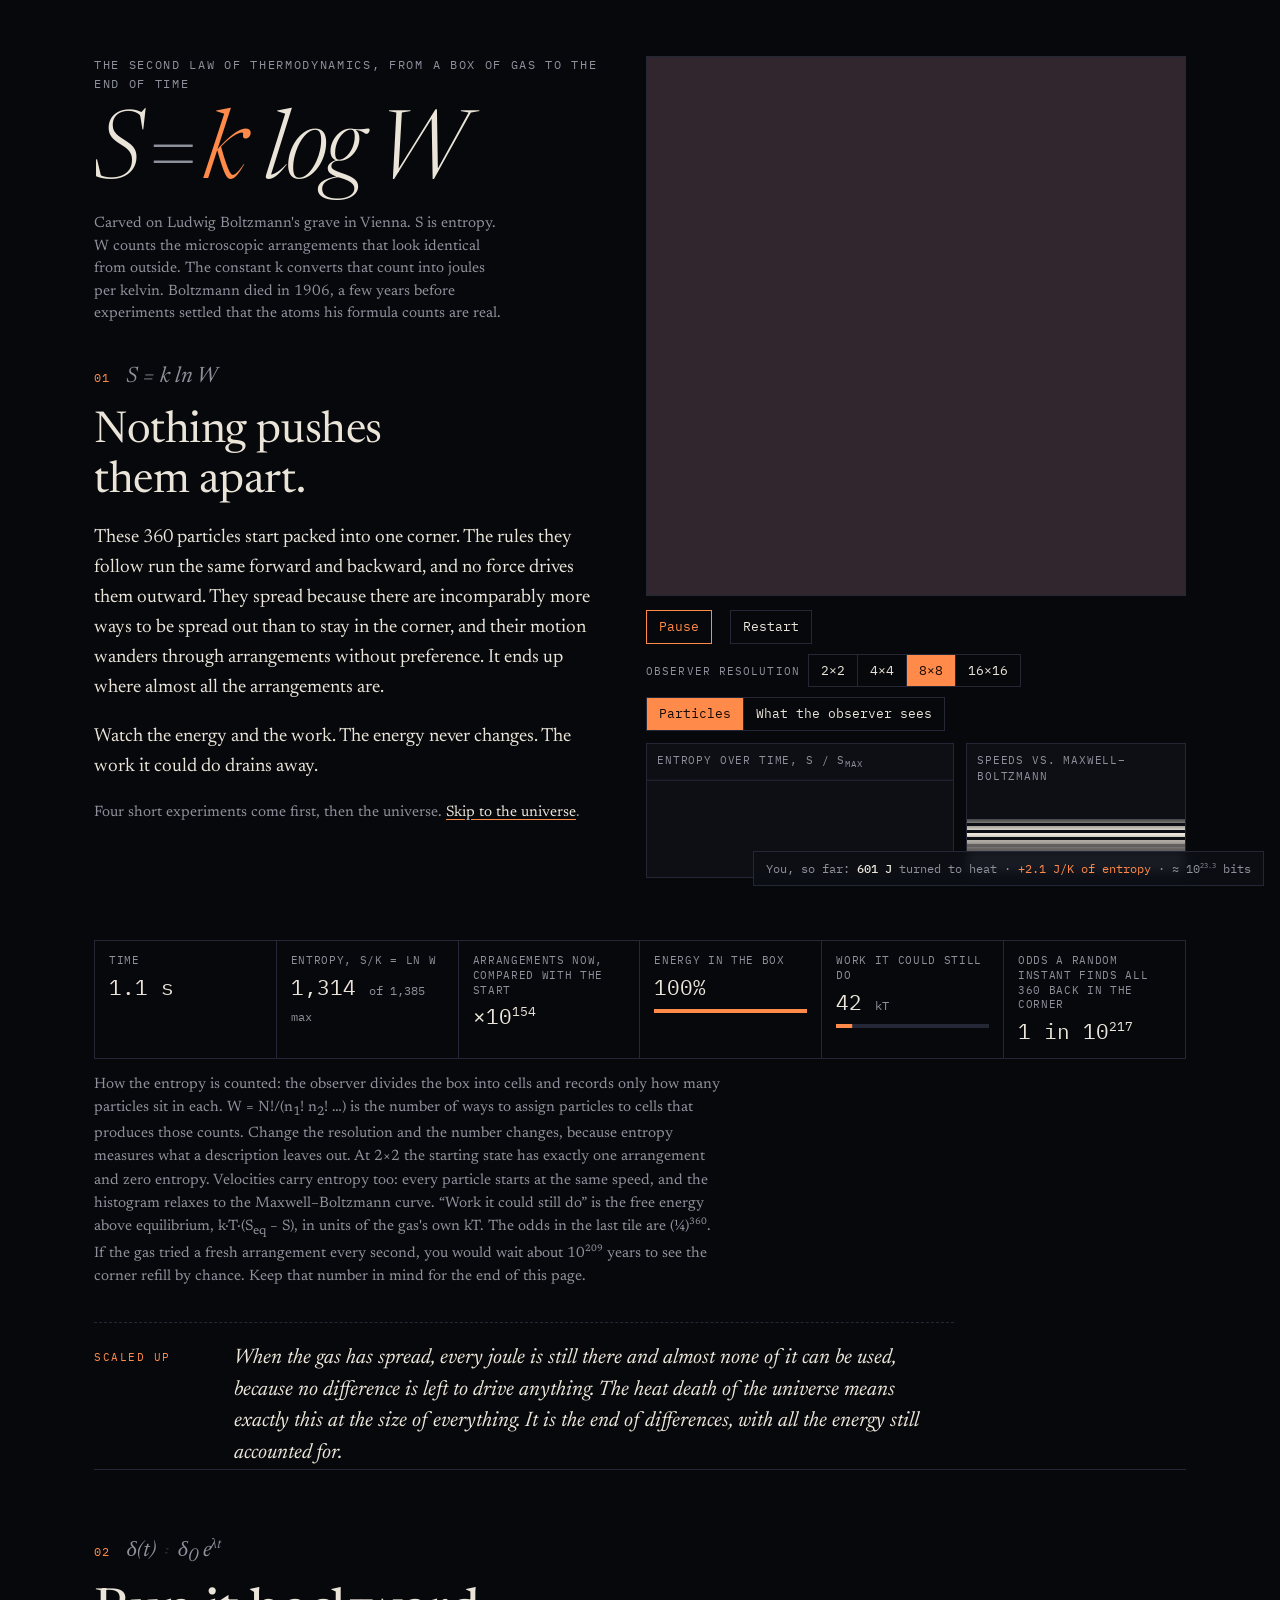
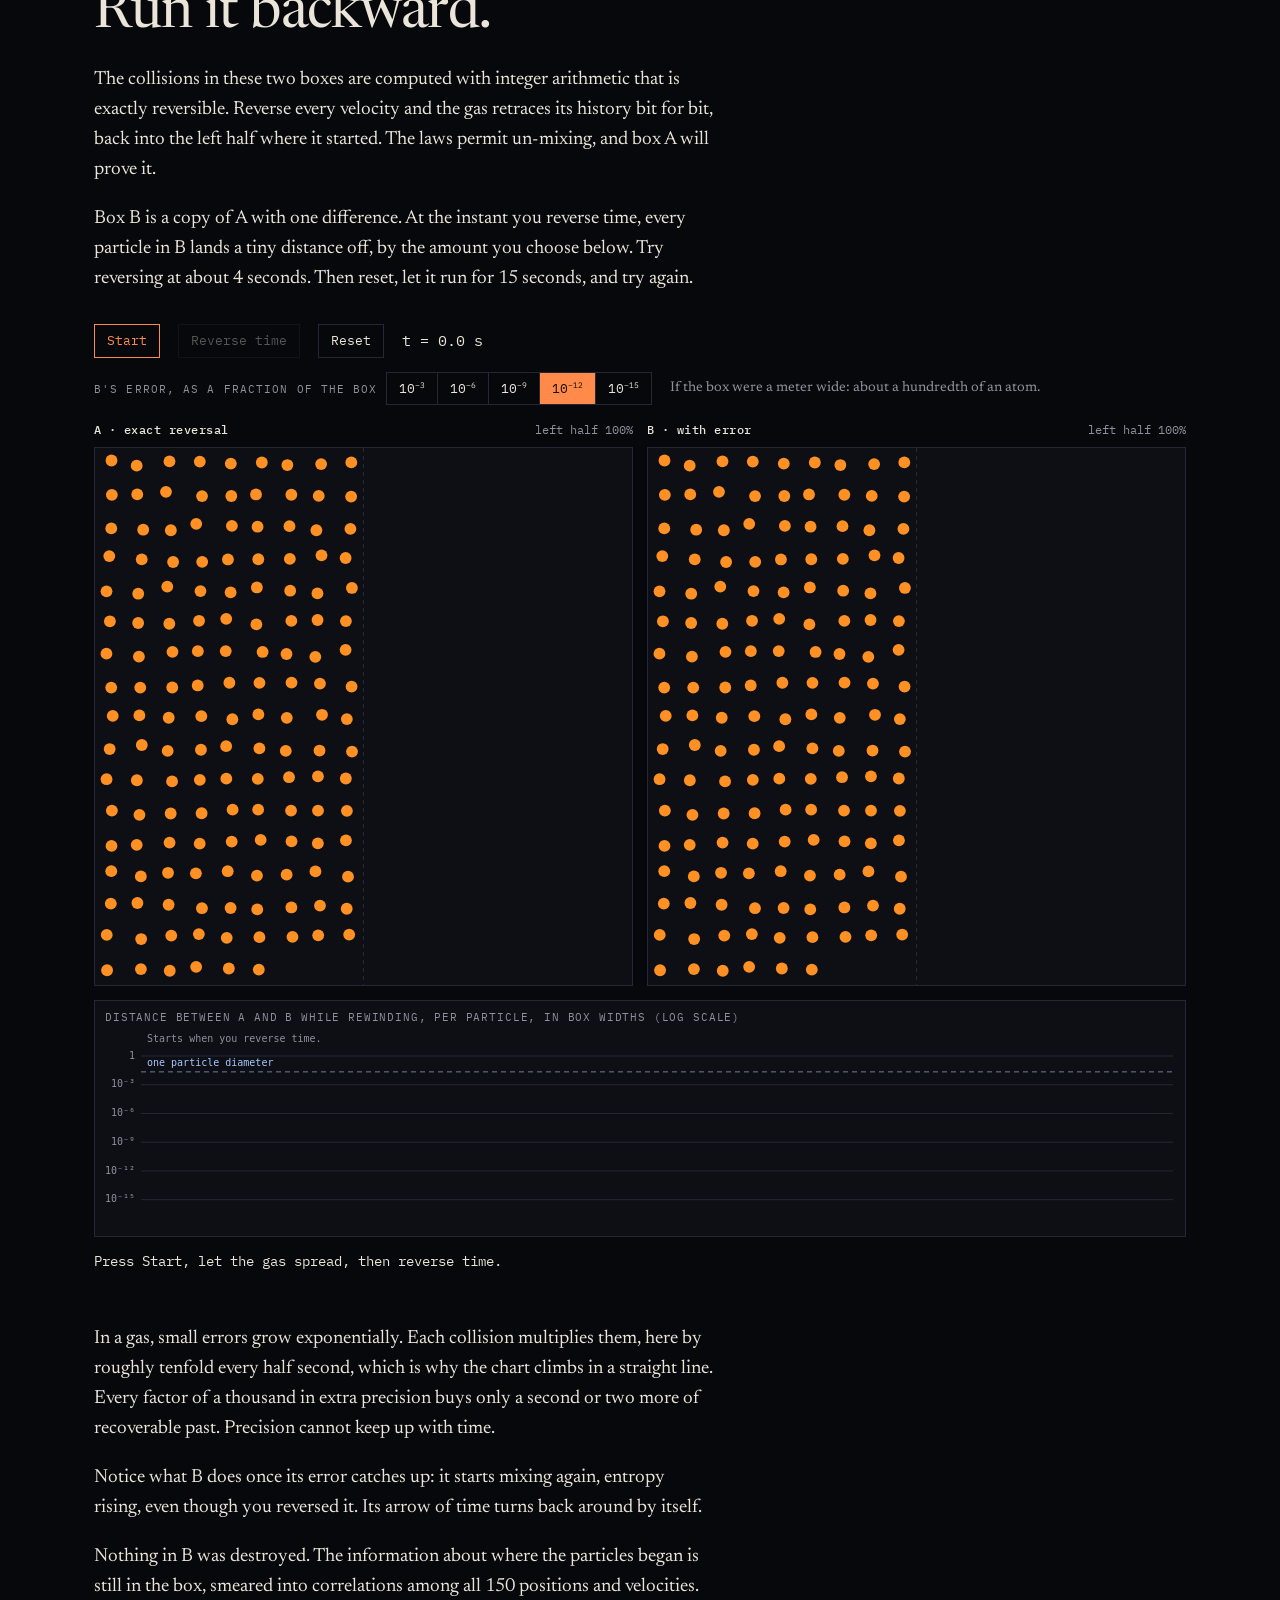
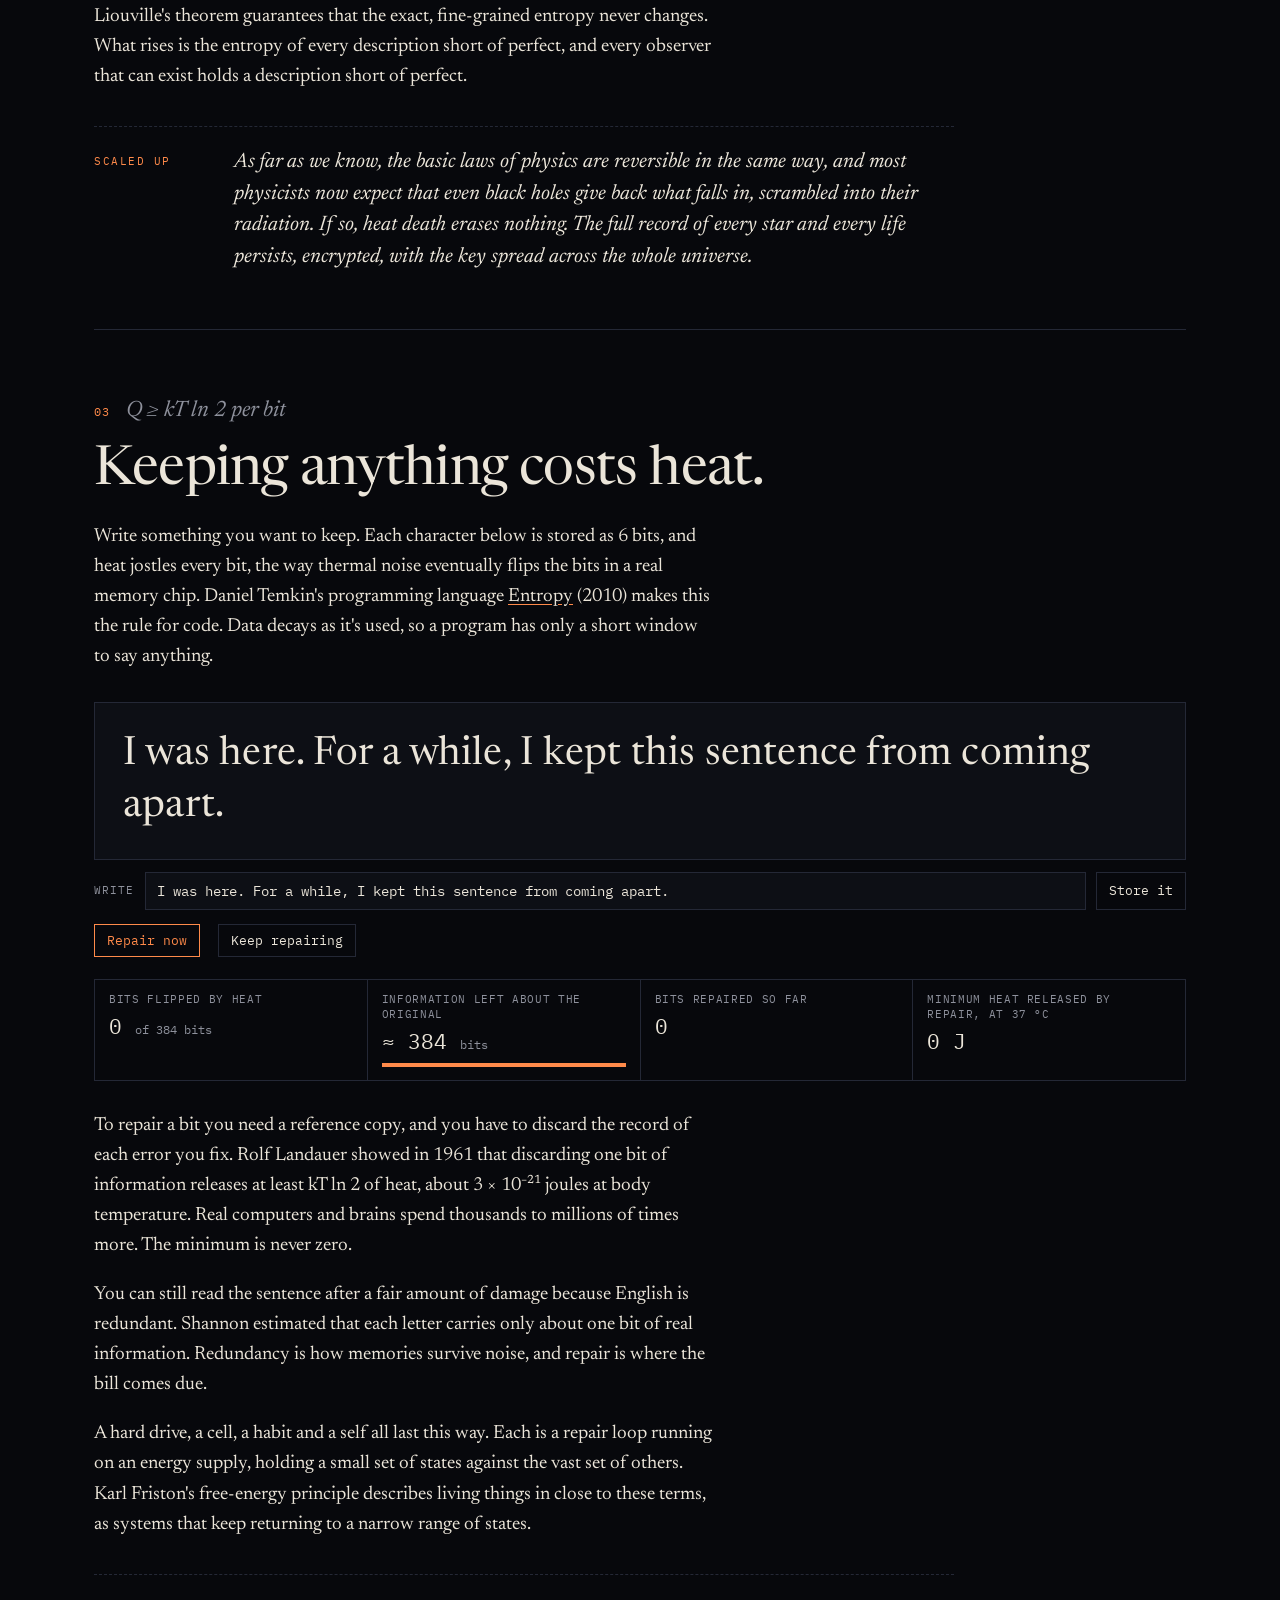
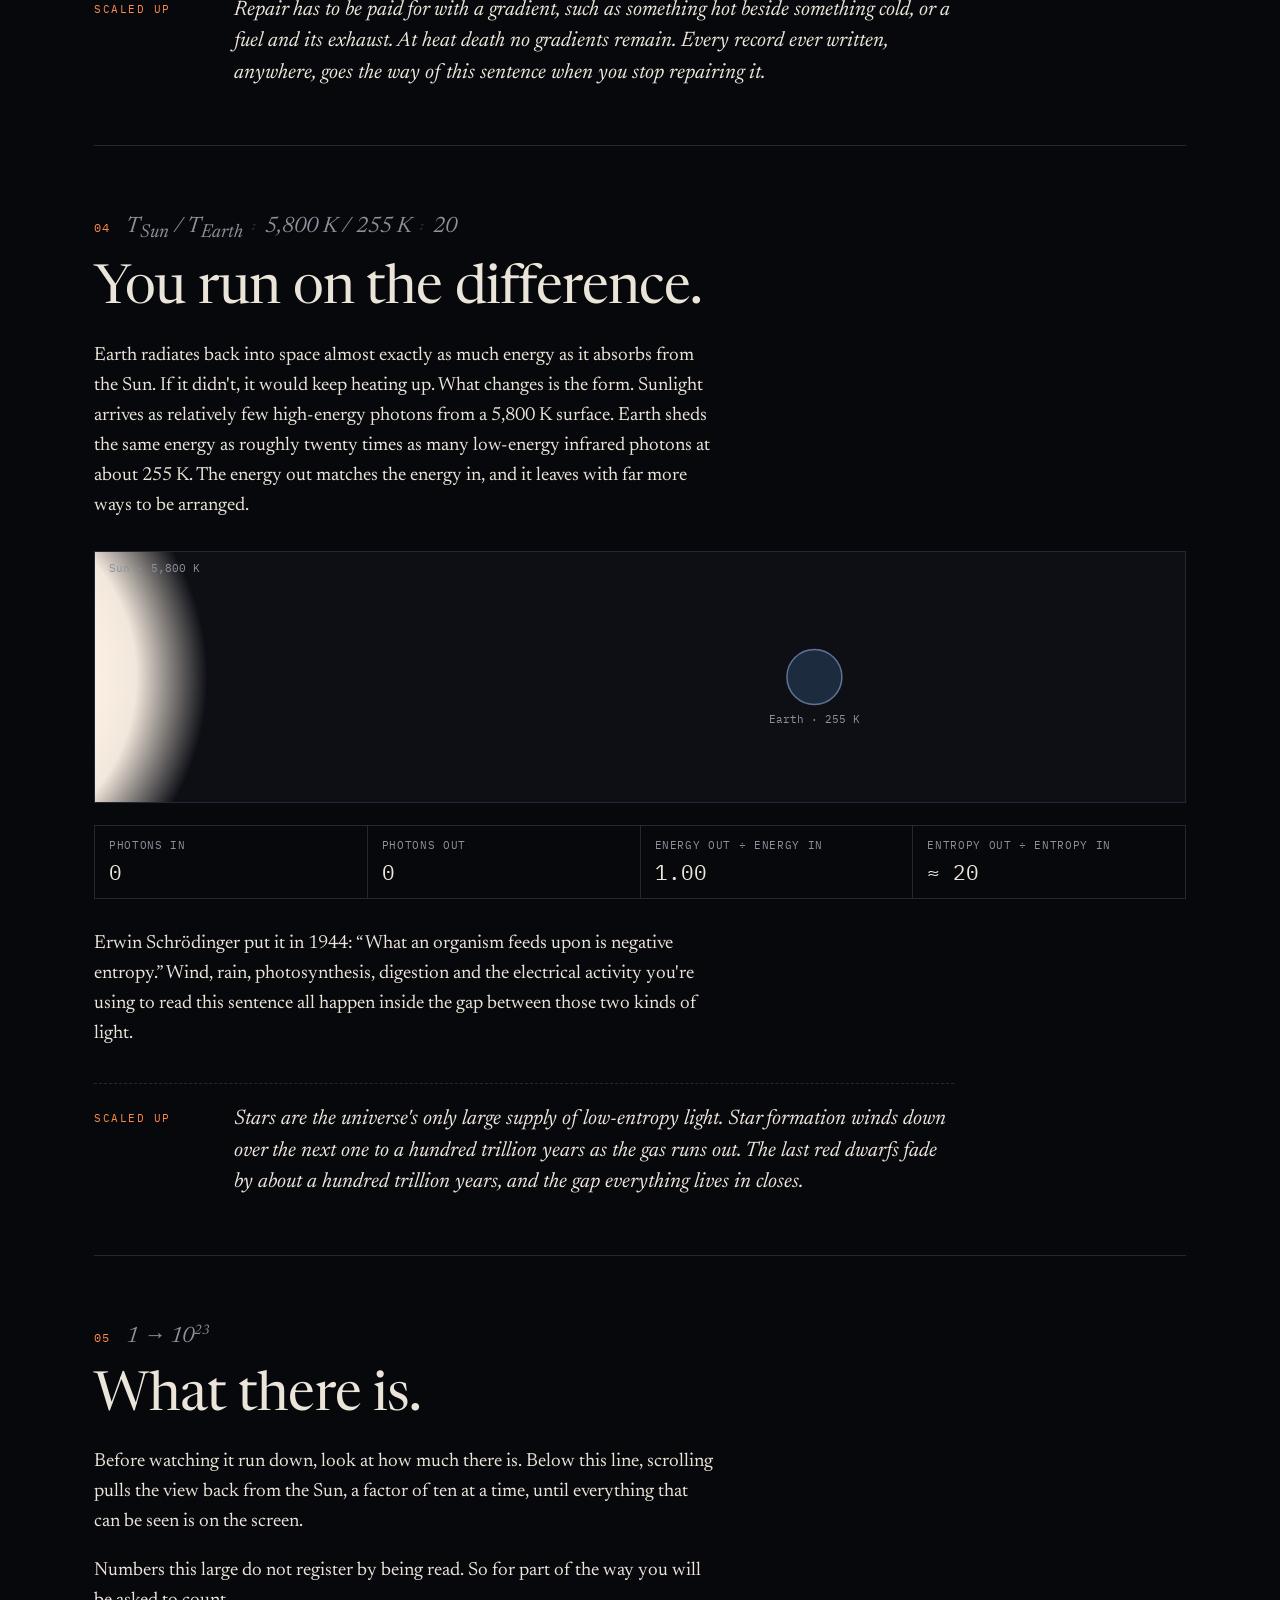
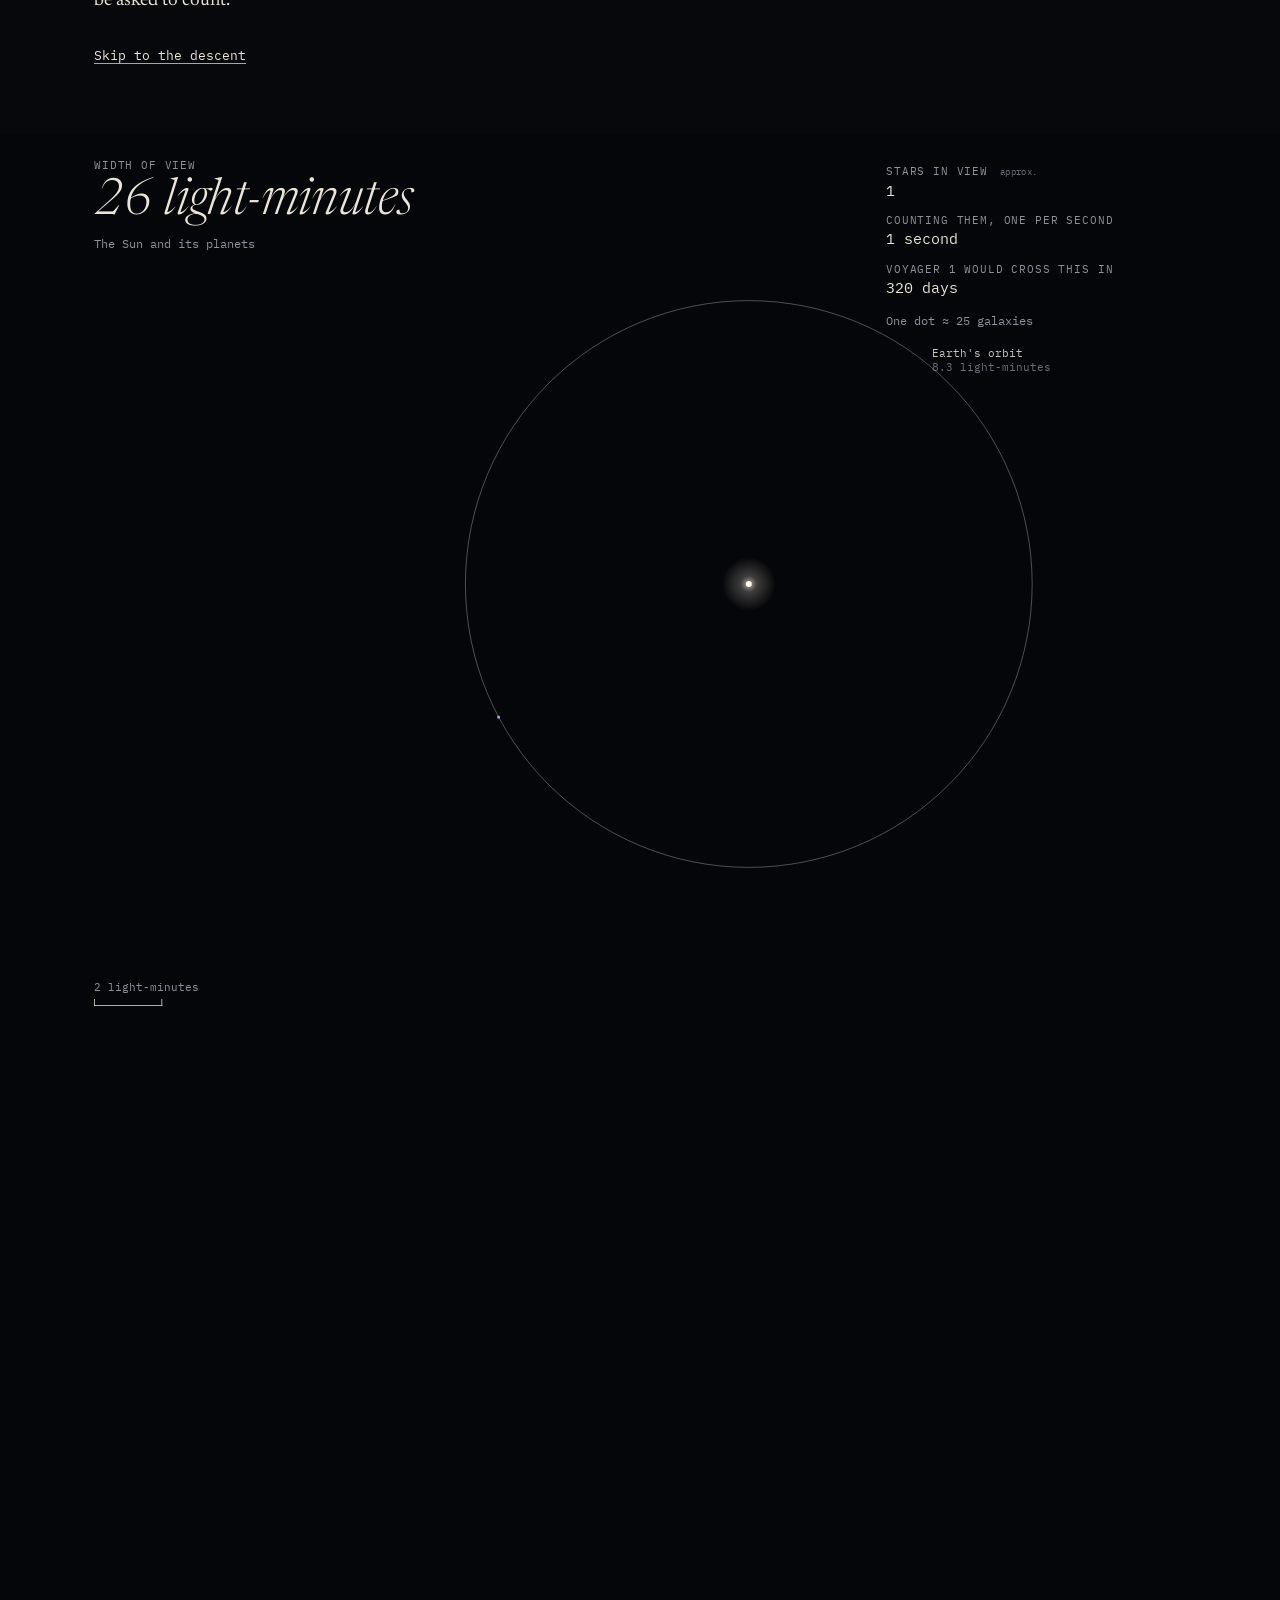
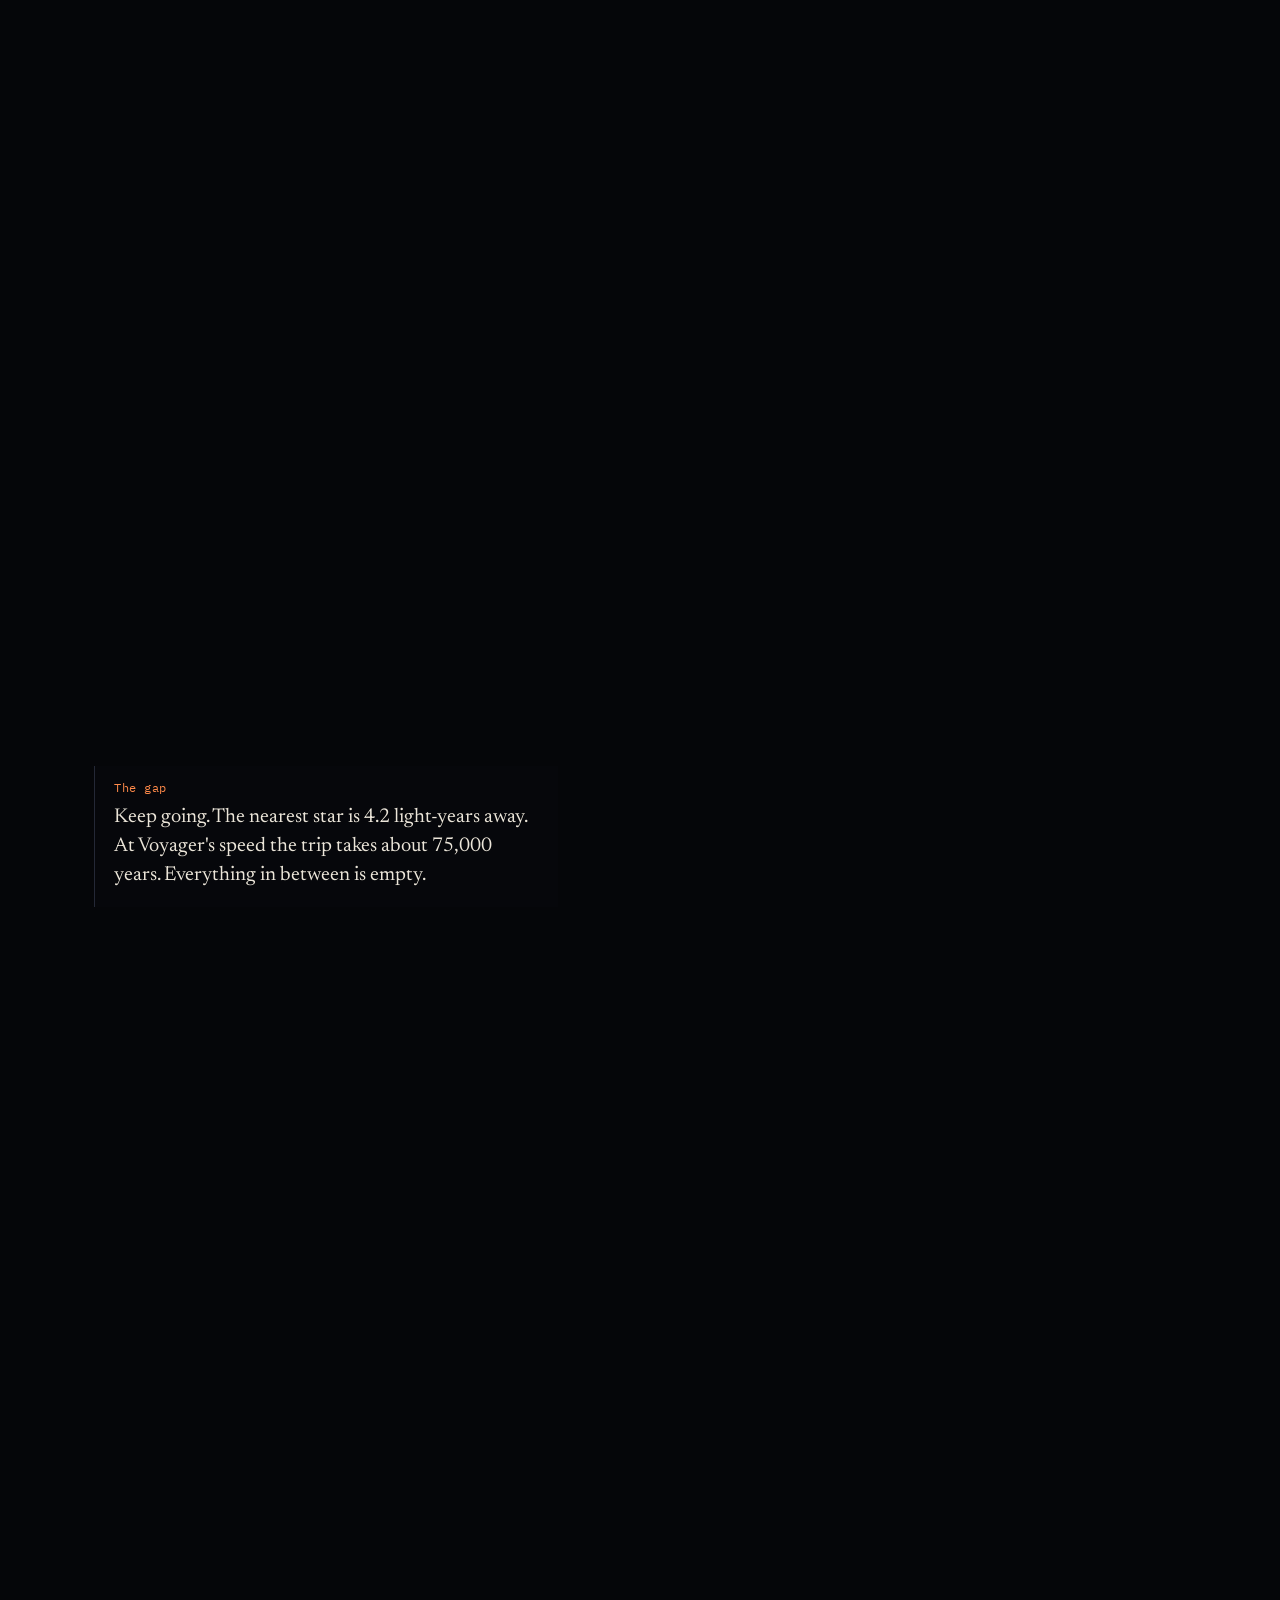
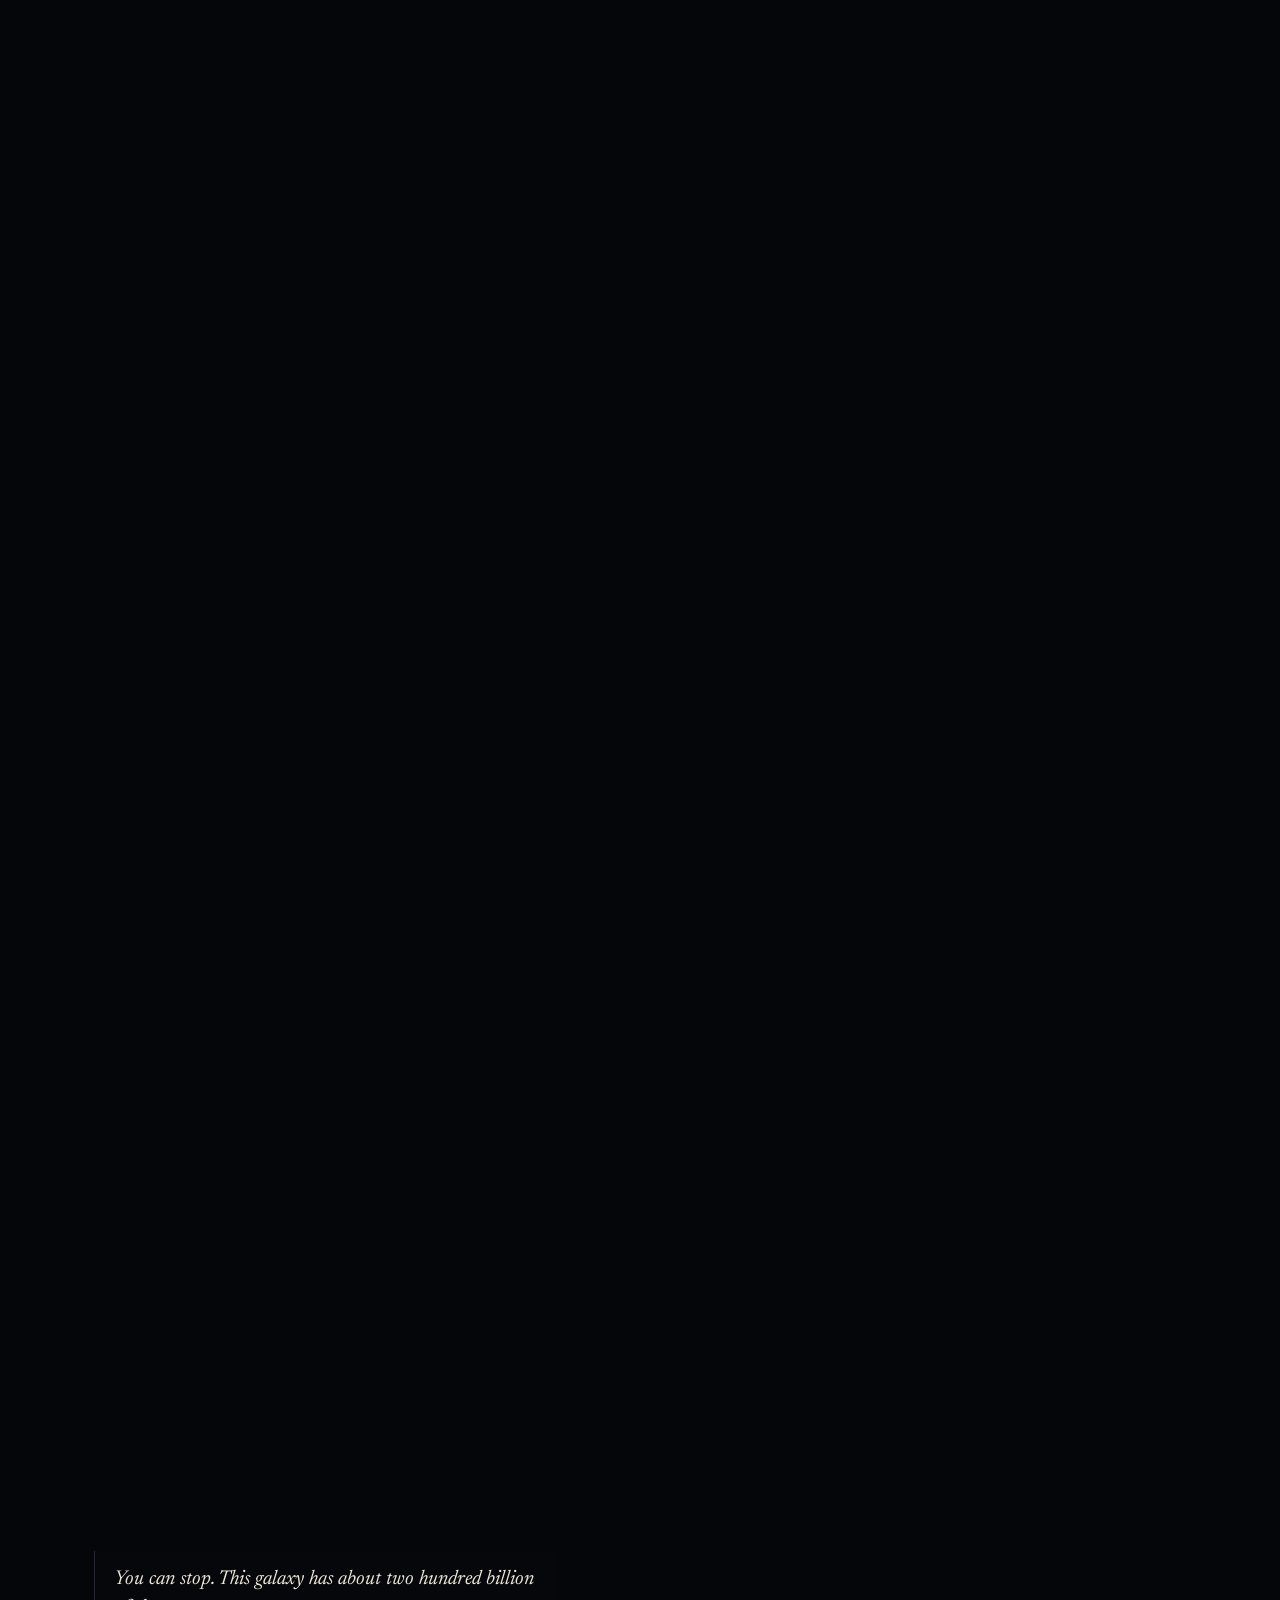
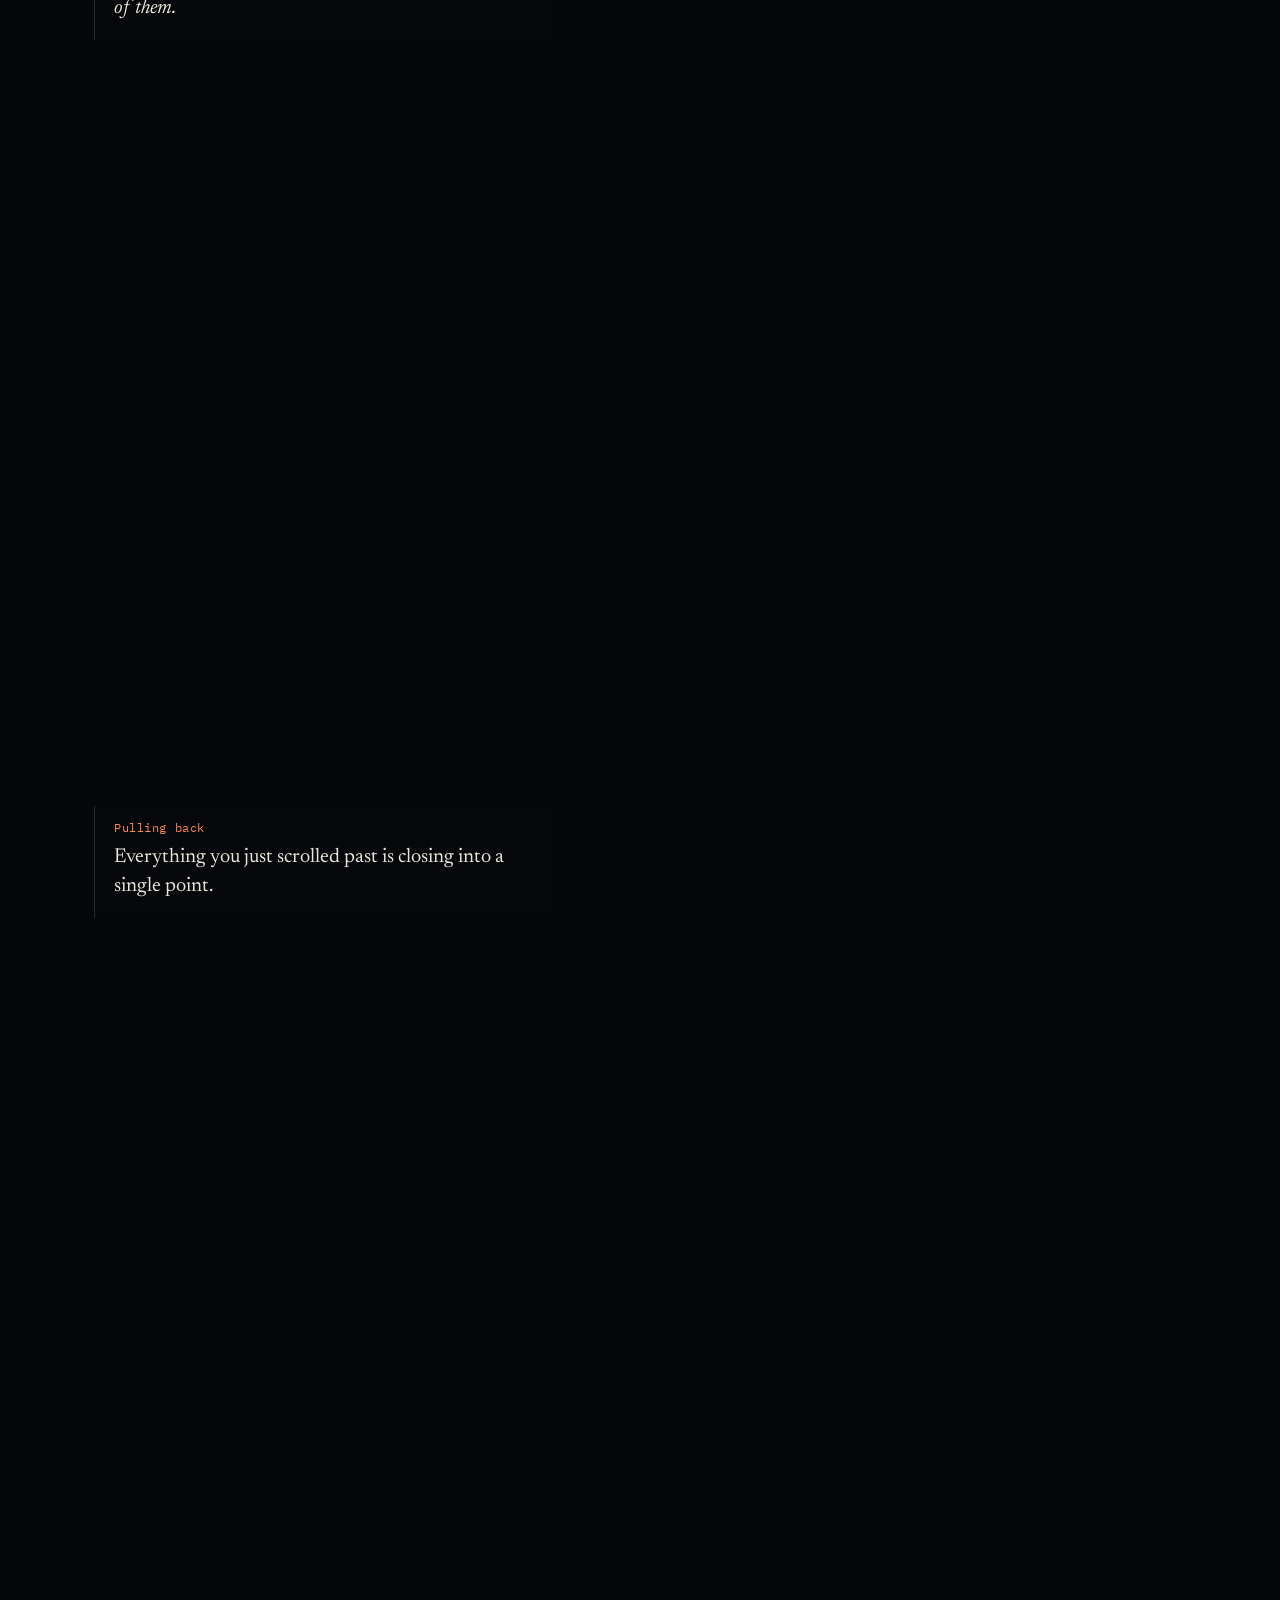
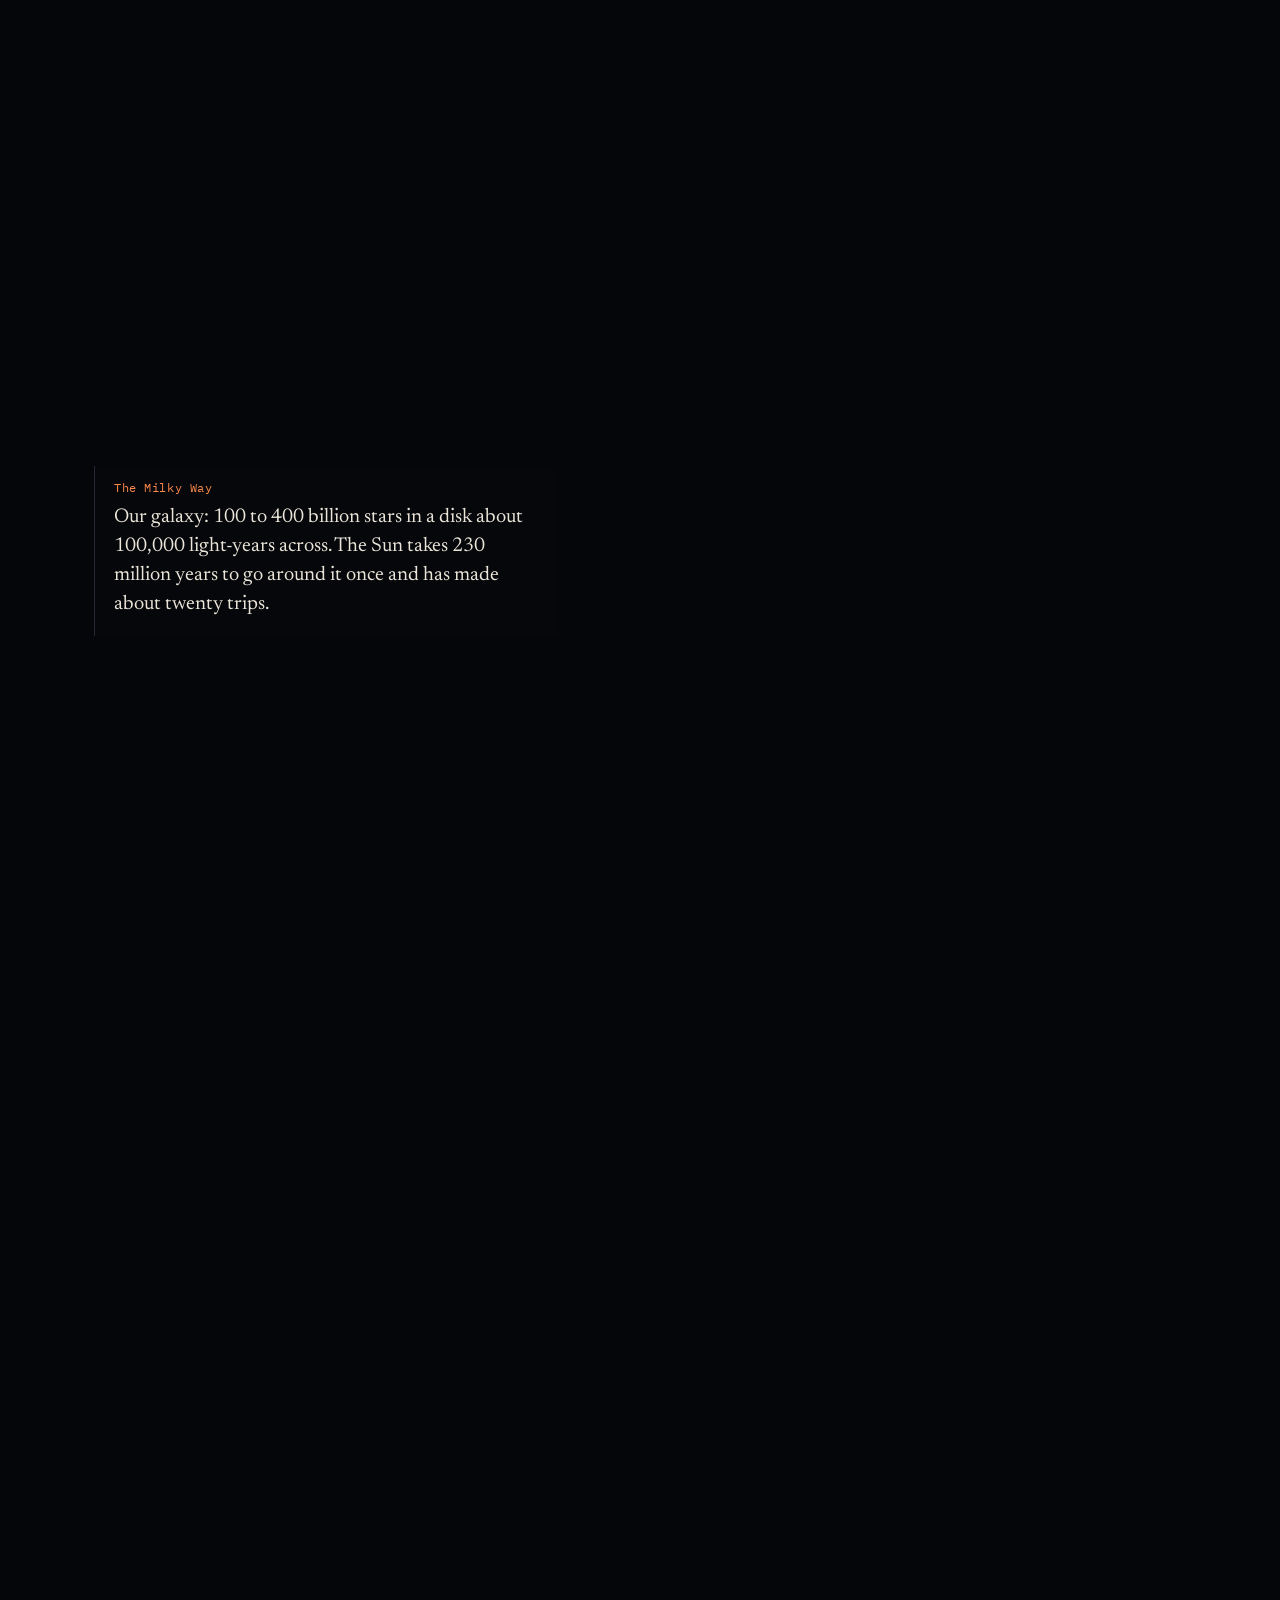
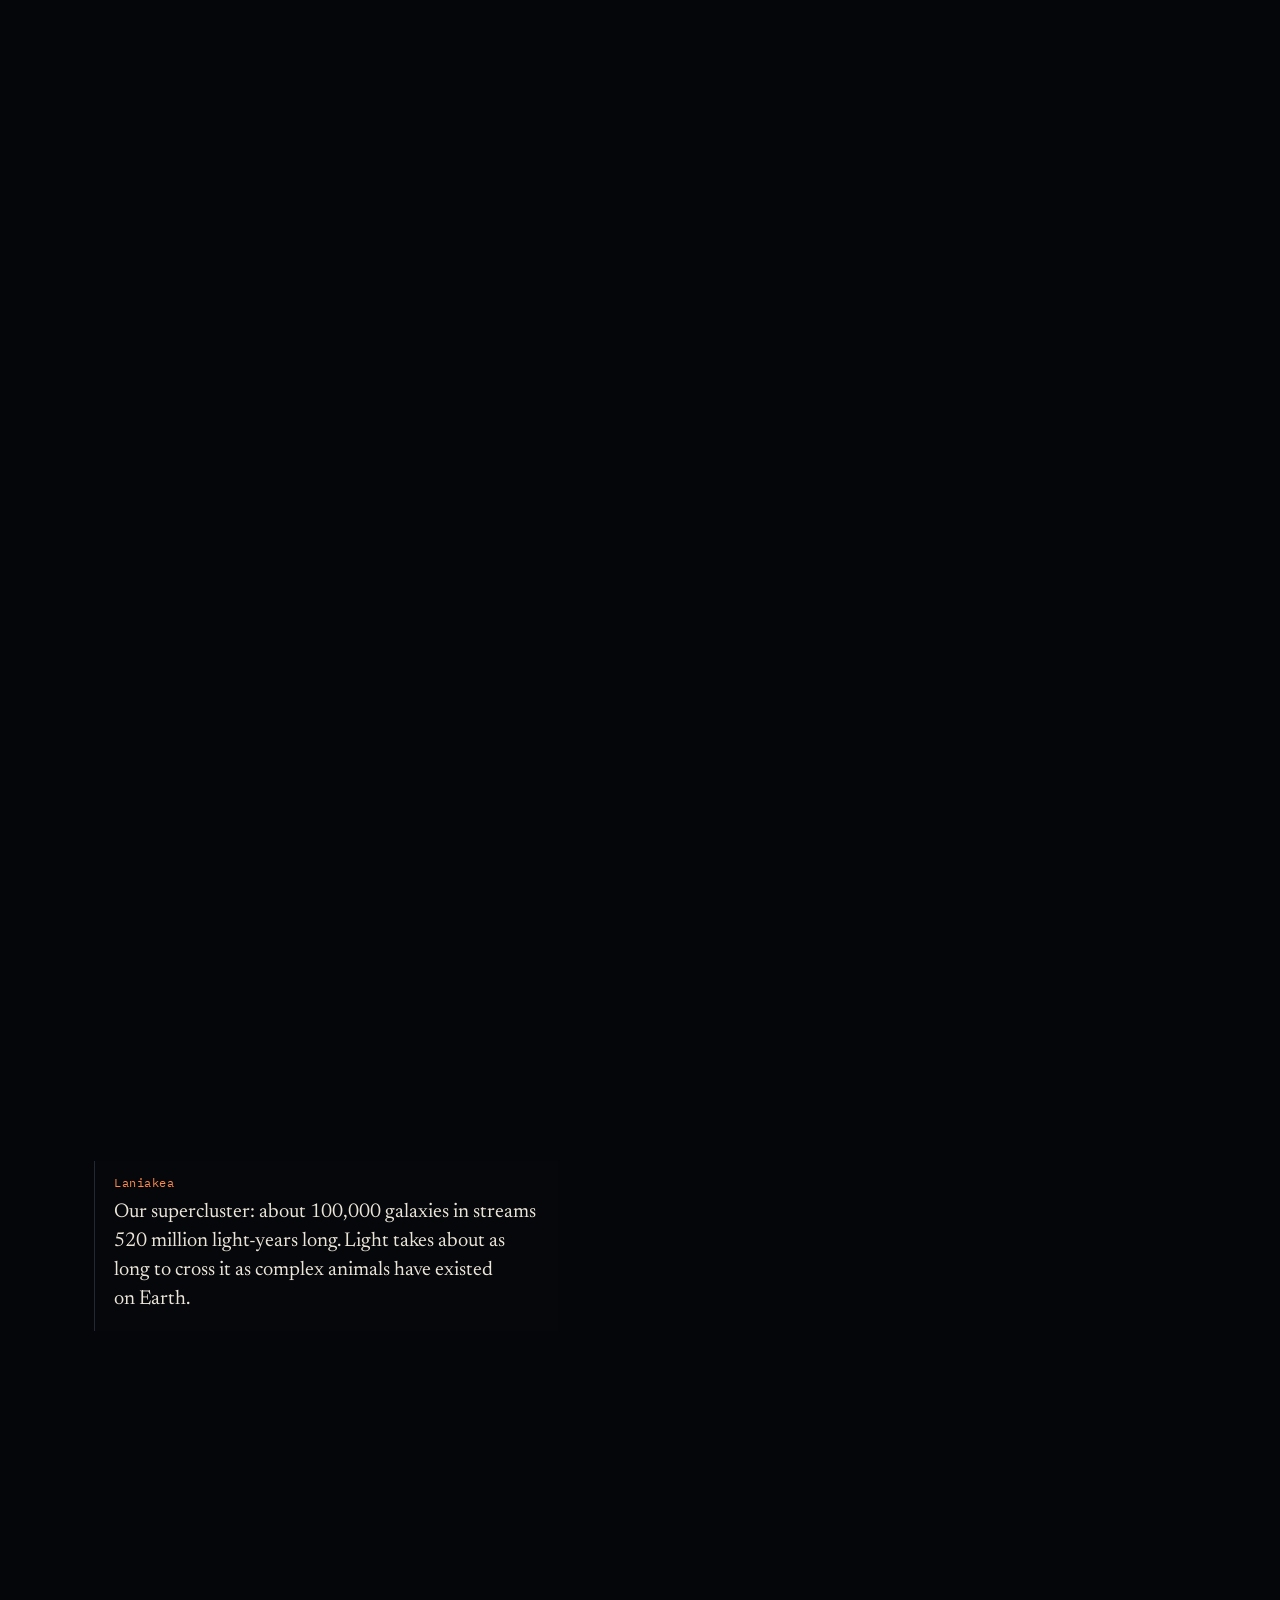
==== commit ace1ad0d: "Add the scale of the universe, draining counters and a new ending Add section 05, a scroll-driven pu" ====
--- a/index.html
+++ b/index.html
@@ -73,6 +73,8 @@
 }
 button:hover { border-color: var(--ember); }
 .seg button:hover { background: #161925; }
+.seg button[aria-pressed="true"]:hover { background: var(--ember); }
+.prose sup sup { font-size: 0.86em; }
 button[aria-pressed="true"] { background: var(--ember); color: #160b05; }
 button.primary { border-color: var(--ember); color: var(--ember); }
 button.primary:hover { background: var(--ember); color: #160b05; }
@@ -172,6 +174,106 @@
 .you .hot { color: var(--ember); }
 @media (max-width: 520px) { .you { left: 8px; right: 8px; bottom: 8px; max-width: none; font-size: 11px; padding: 6px 10px; } .you .long { display: none; } }
 @media (prefers-reduced-motion: reduce) { * { transition: none !important; } }
+/* ---------- 05 inventory ---------- */
+.inv-skip { margin: 18px 0 0; font-family: var(--mono); font-size: 13px; }
+.inv-skip a { display: inline-block; padding: 11px 4px 11px 0; }
+
+.inv {
+  /* gutters shared by HUD and captions: the page's .wrap text edge */
+  --inv-gl: max(24px, calc((100% - 1140px) / 2 + 24px));
+  --inv-gr: max(24px, calc((100% - 1140px) / 2 + 24px));
+  --inv-sw: 300px;
+  --inv-h: 100vh;
+  position: relative;
+  height: calc(var(--inv-h) * 13.6);
+  background: #050609;
+}
+.inv-stage { position: sticky; top: 0; height: var(--inv-h); overflow: hidden; background: #050609; }
+.inv-stage canvas { position: absolute; left: 0; top: 0; width: 100%; height: 100%; }
+.inv-hud { position: absolute; inset: 0; pointer-events: none; color: var(--bone); }
+
+/* scale */
+.inv-top { display: contents; }
+.inv-scalebox { position: absolute; top: 24px; left: var(--inv-gl); }
+.inv-l { font-family: var(--mono); font-size: 10.5px; letter-spacing: 0.08em; text-transform: uppercase; color: var(--dim); line-height: 1.4; }
+.inv-l small { font-size: 0.9em; letter-spacing: 0.04em; text-transform: none; color: #6c6f7a; margin-left: 4px; }
+.inv-scale {
+  font-family: var(--display); font-style: italic; font-weight: 300;
+  font-size: 50px; line-height: 1.08; letter-spacing: -0.012em; white-space: nowrap; margin-top: 2px;
+  font-variation-settings: "opsz" 72; font-variant-numeric: lining-nums tabular-nums;
+}
+.inv-name { margin-top: 6px; font-family: var(--mono); font-size: 12px; line-height: 1.5; color: var(--dim); white-space: nowrap; }
+
+/* readouts */
+.inv-side { position: absolute; top: 30px; right: var(--inv-gr); width: var(--inv-sw); }
+.inv-ros { display: grid; gap: 12px; }
+.inv-v { font-family: var(--mono); font-size: 15px; line-height: 1.35; margin-top: 2px; font-variant-numeric: tabular-nums; white-space: nowrap; }
+.inv-dot { margin-top: 14px; font-family: var(--mono); font-size: 12px; line-height: 1.4; color: var(--dim); white-space: nowrap; }
+.inv-dot.inv-off { visibility: hidden; }
+
+/* the count during the pan */
+.inv-pan { position: absolute; top: 230px; right: var(--inv-gr); width: var(--inv-sw); font-family: var(--mono); visibility: hidden; opacity: 0; }
+.inv-pan-n { font-size: 16px; line-height: 1.45; color: var(--dim); font-variant-numeric: tabular-nums; }
+.inv-pan-n b { color: var(--bone); font-weight: 500; }
+.inv-pace { margin-top: 6px; font-size: 12.5px; line-height: 1.5; color: var(--dim); font-variant-numeric: tabular-nums; min-height: 3em; }
+
+/* scale bar */
+.inv-bar { position: absolute; left: var(--inv-gl); bottom: 28px; width: 170px; font-family: var(--mono); font-size: 11px; line-height: 1.3; color: var(--dim); }
+.inv-bar-l { white-space: nowrap; }
+.inv-bar-track { position: relative; height: 7px; margin-top: 5px; }
+.inv-bar-track i { position: absolute; display: block; bottom: 0; left: 0; background: var(--bone); opacity: 0.75; }
+.inv-bar-t0, .inv-bar-t1 { width: 1px; height: 7px; }
+.inv-bar-line { width: 160px; height: 1px; transform-origin: left; will-change: transform; }
+.inv-bar-t1 { will-change: transform; }
+
+/* captions */
+.inv-cards { position: absolute; inset: 0; pointer-events: none; }
+.inv-card {
+  position: absolute; top: 0; left: var(--inv-gl);
+  width: min(29rem, calc(100% - var(--inv-gl) - var(--inv-gr) - var(--inv-sw) - 40px));
+  background: rgba(7, 8, 12, 0.78); border-left: 1px solid var(--line);
+  padding: 14px 20px 17px 19px; pointer-events: auto;
+}
+.inv-where { font-family: var(--mono); font-size: 11.5px; letter-spacing: 0.05em; color: var(--ember); margin: 0 0 7px; line-height: 1.4; }
+.inv-card p { margin: 0; font-size: 20px; line-height: 1.45; font-variation-settings: "opsz" 24; text-wrap: pretty; }
+.inv-card.inv-voice p { font-style: italic; }
+
+/* outro */
+.inv-outro { border-top: 0; padding-top: 72px; }
+.inv-big {
+  font-family: var(--mono); color: var(--bone); font-weight: 400;
+  font-size: clamp(22px, 5.2vw, 54px); line-height: 1.15; letter-spacing: -0.01em;
+  margin: 0 0 16px; font-variant-numeric: tabular-nums;
+}
+.inv-kick { margin-bottom: 30px; }
+
+@media (max-width: 760px) {
+  .inv-top { display: block; position: absolute; top: 10px; left: 16px; right: 16px; }
+  .inv-scalebox, .inv-side { position: static; width: auto; }
+  .inv-l { font-size: 9.5px; line-height: 1.3; }
+  .inv-scale { font-size: 30px; margin-top: 1px; }
+  .inv-name { margin-top: 2px; font-size: 11px; line-height: 1.4; }
+  .inv-side { margin-top: 10px; }
+  .inv-ros { gap: 5px; }
+  .inv-v { font-size: 12.5px; line-height: 1.3; margin-top: 0; }
+  .inv-dot { margin-top: 6px; font-size: 11px; }
+  .inv-pan { top: auto; bottom: 96px; left: 16px; right: 16px; width: auto; }
+  .inv-pan-n { font-size: 14px; line-height: 1.4; }
+  .inv-pace { margin-top: 3px; font-size: 11.5px; line-height: 1.45; min-height: 2.9em; }
+  .inv-bar { left: 16px; bottom: 52px; font-size: 10.5px; }
+  .inv-card { left: 16px; right: 16px; width: auto; padding: 12px 14px 14px 15px; }
+  .inv-where { font-size: 10.5px; margin-bottom: 5px; }
+  .inv-card p { font-size: 18px; line-height: 1.42; }
+}
+/* short phones: a tighter HUD leaves room for the captions */
+@media (max-width: 760px) and (max-height: 720px) {
+  .inv-top { top: 6px; }
+  .inv-scale { font-size: 26px; }
+  .inv-side { margin-top: 6px; }
+  .inv-ros { gap: 3px; }
+  .inv-card p { font-size: 17px; line-height: 1.38; }
+}
+
 /* ---------- 05 ledger ---------- */
 #ledger .led-plot { --lw: 250px; --vw: 112px; --g: 16px; padding: 14px 18px 12px; }
 .led-cap { font-family: var(--mono); font-size: 10.5px; letter-spacing: 0.08em; text-transform: uppercase; color: var(--dim); line-height: 1.4; margin: 0 0 12px; }
@@ -238,7 +340,39 @@
 }
 .led-presets button[aria-pressed="true"]:hover { background: var(--ember); }
 
-/* ---------- 06 descent ---------- */
+/* ---------- 08 after ---------- */
+#after .prose sup { font-size: 0.7em; vertical-align: 0.6em; }
+#after .prose sup sup { font-size: 0.86em; vertical-align: 0.7em; }
+#after .eq .f sup { font-size: 0.7em; }
+.aft-box canvas { aspect-ratio: 2 / 1; }
+@media (max-width: 620px) { .aft-box canvas { aspect-ratio: 3 / 2; } }
+.aft-inst .seg button, .aft-inst .controls > button, #aftWait { min-height: 40px; min-width: 44px; }
+#aftWait { padding-left: 28px; padding-right: 28px; }
+.aft-inst .ro .v { white-space: nowrap; }
+.aft-inst .ro .v small { font-size: 12px; }
+.aft-end { padding-bottom: 72px; }
+
+/* the final overlay */
+.aft-ov {
+  position: fixed; inset: 0; z-index: 1000; background: #050609; color: var(--bone);
+  opacity: 0; touch-action: none; cursor: pointer; outline: none; overflow: hidden;
+}
+.aft-ov.in { opacity: 1; transition: opacity 1.6s ease-in-out; }
+.aft-ov.out { opacity: 0; transition: opacity 2.4s ease-in-out; }
+.aft-ov.snap { opacity: 1; transition: none; }
+.aft-ov.cut { transition: none; }
+.aft-line {
+  position: absolute; inset: 0; display: flex; align-items: center; justify-content: center; text-align: center;
+  padding: 0 24px; opacity: 0; transition: opacity 1.2s ease-in-out; pointer-events: none;
+}
+.aft-ov.cut .aft-line { transition: none; }
+.aft-line.on { opacity: 1; }
+.aft-line > span { display: block; font-family: var(--display); font-style: italic; font-weight: 300; font-size: clamp(28px, 6vw, 64px); line-height: 1.5; letter-spacing: -0.01em; font-variation-settings: "opsz" 72; }
+.aft-line.txt > span { font-style: normal; font-weight: 400; font-size: clamp(19px, 5vw, 22px); line-height: 1.5; max-width: 30rem; letter-spacing: 0; font-variation-settings: "opsz" 24; }
+.aft-ov sup { font-size: 0.78em; vertical-align: 0.5em; }
+.aft-ov sup sup { font-size: 0.9em; vertical-align: 0.55em; }
+
+/* ---------- 07 descent ---------- */
 .dsc-start { margin-top: 26px; }
 .dsc-skip { font-family: var(--mono); font-size: 13px; padding: 11px 4px; }
 .dsc-note { margin: 22px 0 0; }
@@ -249,6 +383,7 @@
   --dsc-gr: max(96px, calc((100% - 1140px) / 2 + 24px));
   --dsc-sw: 244px;
   --dsc-h: 100vh;
+  --dsc-cw: min(29rem, calc(100% - var(--dsc-gl) - var(--dsc-gr) - var(--dsc-sw) - 40px));
   position: relative;
   height: calc(var(--dsc-h) * 27.8);
   background: #050609;
@@ -260,15 +395,39 @@
 
 /* clock */
 .dsc-top { display: contents; }
-.dsc-clockbox { position: absolute; top: 24px; left: var(--dsc-gl); }
+.dsc-clockbox { position: absolute; top: 24px; left: var(--dsc-gl); width: var(--dsc-cw); }
 .dsc-clock {
   font-family: var(--display); font-style: italic; font-weight: 300;
   font-size: 50px; line-height: 1.08; letter-spacing: -0.012em; white-space: nowrap;
   font-variation-settings: "opsz" 72; font-variant-numeric: lining-nums tabular-nums;
 }
 .dsc-sub { margin-top: 8px; font-family: var(--mono); font-size: 12px; line-height: 1.55; color: var(--dim); }
-.dsc-sub span { display: block; white-space: nowrap; }
+.dsc-sub span { display: block; white-space: nowrap; min-height: 1.55em; }
 .dsc-sub sup { font-size: 0.75em; vertical-align: 0.5em; }
+
+/* the two draining counters: the heaviest numbers on the stage after the clock */
+.dsc-counts { margin-top: 20px; display: grid; gap: 13px; }
+.dsc-n {
+  font-family: var(--mono); font-size: 17px; line-height: 1.3; margin-top: 3px; color: var(--bone);
+  font-variant-numeric: tabular-nums; white-space: nowrap; letter-spacing: 0.01em; transition: color .6s;
+}
+.dsc-n.dsc-zero { color: var(--dim); }
+.dsc-cs { font-family: var(--mono); font-size: 10.5px; line-height: 1.4; color: var(--dim); margin-top: 1px; white-space: nowrap; }
+.dsc-nrow { display: flex; align-items: baseline; gap: 14px; margin-top: 3px; }
+.dsc-nrow .dsc-n { margin-top: 0; }
+
+/* your atom */
+.dsc-atom {
+  margin: 20px 0 0; min-height: 4.2em; font-family: var(--display); font-style: italic; font-size: 16px; line-height: 1.4;
+  color: rgba(235, 229, 217, 0.85); font-variation-settings: "opsz" 16; text-wrap: pretty;
+}
+.dsc-atom-l {
+  font-family: var(--mono); font-style: normal; font-size: 10px; letter-spacing: 0.08em; text-transform: uppercase;
+  color: var(--ember); margin-right: 0.35em; position: relative; top: -0.08em;
+}
+.dsc-atom sup { font-size: 0.72em; line-height: 0; }
+.dsc-new { animation: dsc-in .7s ease-out; }
+@keyframes dsc-in { from { opacity: 0; } }
 
 /* right-hand column: readouts, inventory, controls */
 .dsc-side { position: absolute; top: 30px; right: var(--dsc-gr); width: var(--dsc-sw); }
@@ -331,11 +490,22 @@
   .dsc-top { display: block; position: absolute; top: 12px; left: 16px; right: 16px; }
   .dsc-clockbox, .dsc-side { position: static; width: auto; }
   .dsc-clock { font-size: 31px; }
-  .dsc-sub { margin-top: 4px; font-size: 11px; line-height: 1.5; }
-  .dsc-side { margin-top: 12px; }
+  .dsc-sub { margin-top: 6px; font-size: 10.5px; line-height: 1.45; display: flex; white-space: nowrap; }
+  .dsc-sub span { display: inline; min-height: 0; }
+  .dsc-ratio:not(:empty)::before { content: "\00b7"; margin: 0 0.6em; }
+  .dsc-counts { margin-top: 11px; gap: 8px; }
+  /* a ledger: a narrow label column, the numbers free to run the rest of the width */
+  .dsc-cnt { display: grid; grid-template-columns: 58px minmax(0, 1fr); column-gap: 12px; align-items: start; }
+  .dsc-cnt > .dsc-l { grid-row: 1 / span 2; padding-top: 2px; line-height: 1.32; }
+  .dsc-n { font-size: 14px; line-height: 1.25; margin-top: 1px; letter-spacing: 0; }
+  .dsc-cs { font-size: 9.5px; line-height: 1.35; margin-top: 0; }
+  .dsc-nrow { gap: 10px; margin-top: 1px; }
+  .dsc-atom { margin-top: 10px; font-size: 15px; line-height: 1.3; min-height: 3.9em; }
+  .dsc-atom-l { font-size: 9px; }
+  .dsc-side { margin-top: 10px; }
   .dsc-ros { grid-template-columns: 1fr 1fr; gap: 10px; }
   .dsc-l, .dsc-inv-h { font-size: 9.5px; }
-  .dsc-v { font-size: 12.5px; }
+  .dsc-v { font-size: 11.5px; line-height: 1.3; margin-top: 1px; }
   .dsc-v small { font-size: 10px; }
   .dsc-inv { margin-top: 10px; }
   .dsc-inv-h { display: flex; align-items: center; gap: 10px; }
@@ -344,10 +514,11 @@
   .dsc-pips i { display: block; width: 7px; height: 7px; border: 1px solid var(--bone); background: var(--bone); }
   .dsc-pips i.dsc-gone { background: transparent; border-color: #4a4d57; }
   .dsc-lost { display: block; font-family: var(--mono); font-size: 11px; line-height: 1.5; color: var(--dim); margin-top: 3px; white-space: nowrap; }
-  .dsc-ctl { margin-top: 10px; flex-direction: row; align-items: flex-end; justify-content: space-between; gap: 10px; }
-  .dsc-proton { order: 2; }
-  .dsc-proton .ctl-label { font-size: 9.5px; margin-bottom: 4px; text-align: right; margin-right: 0; }
-  .dsc-auto-hud { order: 1; }
+  .dsc-ctl { margin-top: 10px; display: block; }
+  .dsc-proton { display: flex; align-items: center; justify-content: space-between; gap: 10px; }
+  .dsc-proton .ctl-label { font-size: 9.5px; margin: 0; }
+  /* the HUD's own Descend button sits level with the clock, at the right */
+  .dsc-auto-hud { position: absolute; top: -3px; right: 0; }
   .dsc-hud .seg button, .dsc-auto-hud { font-size: 11.5px; padding: 8px 9px; }
   .dsc-rail { right: 4px; width: 46px; bottom: 76px; }
   .dsc-rl, .dsc-rd { right: 10px; }
@@ -367,12 +538,18 @@
 }
 @media (max-width: 380px) {
   .dsc-hud .seg button, .dsc-auto-hud { padding: 8px 7px; font-size: 11px; }
+  .dsc-cnt { column-gap: 9px; }
+  .dsc-n { font-size: 12.5px; }
+  .dsc-cs { font-size: 9px; }
+  .dsc-sub { font-size: 10px; }
 }
 /* short phones: a tighter HUD leaves room for the captions */
 @media (max-width: 760px) and (max-height: 720px) {
   .dsc-top { top: 8px; }
   .dsc-clock { font-size: 27px; }
-  .dsc-sub { margin-top: 2px; line-height: 1.4; }
+  .dsc-sub { margin-top: 9px; line-height: 1.4; } /* clears the Descend button beside the clock */
+  .dsc-counts { margin-top: 8px; gap: 6px; }
+  .dsc-atom { margin-top: 8px; font-size: 14px; }
   .dsc-side { margin-top: 8px; }
   .dsc-ros .dsc-v { margin-top: 0; }
   .dsc-inv { margin-top: 6px; }
@@ -398,6 +575,7 @@
     <div class="prose">
       <p>These 360 particles start packed into one corner. The rules they follow run the same forward and backward, and no force drives them outward. They spread because there are incomparably more ways to be spread out than to stay in the corner, and their motion wanders through arrangements without preference. It ends up where almost all the arrangements are.</p>
       <p>Watch the energy and the work. The energy never changes. The work it could do drains away.</p>
+      <p class="note">Four short experiments come first, then the universe. <a href="#inventory">Skip to the universe</a>.</p>
     </div>
   </div>
 
@@ -545,8 +723,82 @@
   </div>
 </section>
 
+</div><!-- /.wrap -->
+
+<!-- ================= 05 WHAT THERE IS ================= -->
+<div class="wrap">
+<section class="sec inv-intro" id="inventory">
+  <div class="eq"><span class="n">05</span><span class="f">1 → 10<sup>23</sup></span></div>
+  <h2>What there is.</h2>
+  <div class="prose">
+    <p>Before watching it run down, look at how much there is. Below this line, scrolling pulls the view back from the Sun, a factor of ten at a time, until everything that can be seen is on the screen.</p>
+    <p>Numbers this large do not register by being read. So for part of the way you will be asked to count.</p>
+  </div>
+  <p class="inv-skip"><a href="#heat-death">Skip to the descent</a></p>
+</section>
+</div>
+
+<div class="inv" id="invTrack">
+  <div class="inv-stage" id="invStage">
+    <canvas id="invSky" role="img" aria-label="A view centred on the Sun that widens as you scroll, from the planets out to the whole observable universe"></canvas>
+    <div class="inv-hud">
+      <div class="inv-top" id="invTop">
+        <div class="inv-scalebox" id="invScalebox">
+          <div class="inv-l">Width of view</div>
+          <div class="inv-scale" id="invScale">26 light-minutes</div>
+          <div class="inv-name" id="invName">The Sun and its planets</div>
+        </div>
+        <div class="inv-side" id="invSide">
+          <div class="inv-ros">
+            <div class="inv-ro"><div class="inv-l">Stars in view <small>approx.</small></div><div class="inv-v" id="invStars">1</div></div>
+            <div class="inv-ro"><div class="inv-l">Counting them, one per second</div><div class="inv-v" id="invCount">1 second</div></div>
+            <div class="inv-ro"><div class="inv-l">Voyager 1 would cross this in</div><div class="inv-v" id="invVoy">320 days</div></div>
+          </div>
+          <div class="inv-dot" id="invDot">One dot = 1 star</div>
+        </div>
+      </div>
+      <div class="inv-pan" id="invPan">
+        <div class="inv-pan-n">Stars passed: <b id="invPassed">0</b> of 200,000,000,000</div>
+        <div class="inv-pace" id="invPace">Keep scrolling.</div>
+      </div>
+      <div class="inv-bar" id="invBar" aria-hidden="true">
+        <div class="inv-bar-l" id="invBarL">10 light-minutes</div>
+        <div class="inv-bar-track"><i class="inv-bar-t0"></i><i class="inv-bar-line" id="invBarLine"></i><i class="inv-bar-t1" id="invBarT1"></i></div>
+      </div>
+    </div>
+  </div>
+
+  <div class="inv-cards" id="invCards">
+    <div class="inv-card" data-s="0.15"><div class="inv-where">The Sun</div><p>Start with what we can reach. Sunlight takes eight minutes to get from the Sun to you.</p></div>
+    <div class="inv-card" data-s="0.95"><div class="inv-where">One light-day</div><p>Voyager 1 left Earth in 1977. It is the farthest thing humans have ever made. On 18 November 2026, after 49 years of travel, it reached one light-day from home.</p></div>
+    <div class="inv-card" data-s="1.9"><div class="inv-where">The gap</div><p>Keep going. The nearest star is 4.2 light-years away. At Voyager's speed the trip takes about 75,000 years. Everything in between is empty.</p></div>
+    <div class="inv-card" data-s="2.95"><div class="inv-where">One dot, one star</div><p>Now every dot is one star, and most stars have planets. Scroll, and count how many you can get through.</p></div>
+    <div class="inv-card inv-voice" data-s="4.55"><p>You can stop. This galaxy has about two hundred billion of them.</p></div>
+    <div class="inv-card" data-s="5.5"><div class="inv-where">Pulling back</div><p>Everything you just scrolled past is closing into a single point.</p></div>
+    <div class="inv-card" data-s="6.9"><div class="inv-where">The Milky Way</div><p>Our galaxy: 100 to 400 billion stars in a disk about 100,000 light-years across. The Sun takes 230 million years to go around it once and has made about twenty trips.</p></div>
+    <div class="inv-card" data-s="8.15"><div class="inv-where">The Local Group</div><p>Andromeda, the nearest large galaxy, is 2.5 million light-years away. The light you would see from it tonight left before our species existed. Three large galaxies and about fifty small ones share ten million light-years.</p></div>
+    <div class="inv-card" data-s="9.45"><div class="inv-where">Laniakea</div><p>Our supercluster: about 100,000 galaxies in streams 520 million light-years long. Light takes about as long to cross it as complex animals have existed on Earth.</p></div>
+    <div class="inv-card" data-s="10.9"><div class="inv-where">The cosmic web</div><p>Pull back again and superclusters are threads. Galaxies gather along filaments and walls, around voids tens to hundreds of millions of light-years wide.</p></div>
+    <div class="inv-card" data-s="11.9"><div class="inv-where">Everything in view</div><p>The observable universe: a sphere 93 billion light-years across, holding somewhere between 200 billion and 2 trillion galaxies. There is more beyond the edge. Nobody knows how much.</p></div>
+  </div>
+</div>
+
+<div class="wrap">
+<section class="sec inv-outro">
+  <p class="inv-big">200,<wbr>000,<wbr>000,<wbr>000,<wbr>000,<wbr>000,<wbr>000,<wbr>000</p>
+  <p class="kicker inv-kick">stars, give or take a factor of ten</p>
+  <div class="prose">
+    <p>Counting them at one per second would take 460,000 times the present age of the universe. Most of them have planets. All of it, every dot on every screen you just passed, is running on the same loan as the box of gas at the top of this page.</p>
+  </div>
+  <div class="scaled"><div class="tag">Next</div><p>Where all of that keeps its entropy, and then what happens to it.</p></div>
+</section>
+</div>
+
+
+<div class="wrap">
+
 <section class="sec" id="ledger">
-  <div class="eq"><span class="n">05</span><span class="f">S = k A / 4ℓ<sub>P</sub><sup>2</sup></span></div>
+  <div class="eq"><span class="n">06</span><span class="f">S = k A / 4ℓ<sub>P</sub><sup>2</sup></span></div>
   <h2>Where the entropy is.</h2>
   <div class="prose">
     <p>Add up the entropy of everything in the observable universe and the stars barely register. Nearly all of it sits in black holes.</p>
@@ -606,13 +858,13 @@
 
 </div><!-- /.wrap -->
 
-<!-- ================= 06 THE DESCENT ================= -->
+<!-- ================= 07 THE DESCENT ================= -->
 <div class="wrap">
 <section class="sec dsc-intro" id="heat-death">
-  <div class="eq"><span class="n">06</span><span class="f">t → ∞</span></div>
+  <div class="eq"><span class="n">07</span><span class="f">t → ∞</span></div>
   <h2>The descent.</h2>
   <div class="prose">
-    <p>Everything so far has been mechanism. This is where it leads. Below this line, scrolling moves time forward, and the ruler on the right is logarithmic: each mark is ten times later than the one before. The picture is our own neighbourhood of the universe.</p>
+    <p>You have seen the mechanism, and you have seen how much there is. This is what happens to it. Below this line, scrolling moves time forward, and the ruler on the right is logarithmic: each mark is ten times later than the one before. The picture is our own neighbourhood of the universe.</p>
     <p>It takes a while. Most of it is dark. That is the accurate proportion, and even so it is compressed: at the pace of the first screens, the whole descent would run more than four times as long.</p>
   </div>
   <div class="controls dsc-start">
@@ -630,7 +882,19 @@
       <div class="dsc-top" id="dscTop">
         <div class="dsc-clockbox" id="dscClockbox">
           <div class="dsc-clock" id="dscClock">13.8 billion years</div>
-          <div class="dsc-sub"><span id="dscEra">Stelliferous era</span><span id="dscRatio" class="dsc-ratio">&nbsp;</span></div>
+          <div class="dsc-sub"><span id="dscEra">Stelliferous era</span><span id="dscRatio" class="dsc-ratio"></span></div>
+          <div class="dsc-counts">
+            <div class="dsc-cnt">
+              <div class="dsc-l">Stars shining</div>
+              <div class="dsc-n" id="dscStars">200,000,000,000,000,000,000,000</div>
+              <div class="dsc-cs">in what was the observable universe · estimate</div>
+            </div>
+            <div class="dsc-cnt dsc-cnt-g">
+              <div class="dsc-l">Galaxies in view</div>
+              <div class="dsc-nrow"><span class="dsc-n" id="dscGals">2,000,000,000,000</span><span class="dsc-cs" id="dscGalsNote">upper estimate</span></div>
+            </div>
+          </div>
+          <p class="dsc-atom"><span class="dsc-atom-l">Your atom</span> <span id="dscAtom">A carbon atom in your left hand. It was forged in a star that died before the Sun was born.</span></p>
         </div>
         <div class="dsc-side" id="dscSide">
           <div class="dsc-ros">
@@ -656,7 +920,7 @@
   </div>
 
   <div class="dsc-cards" id="dscCards">
-    <div class="dsc-card" data-u="10.14"><div class="dsc-when">Now · 13.8 billion years</div><p>Hundreds of billions of stars in this galaxy, and hundreds of billions of other galaxies in view. This is about as bright as it gets.</p></div>
+    <div class="dsc-card" data-u="10.14"><div class="dsc-when">Now · 13.8 billion years</div><p>Two hundred sextillion stars, in as many as two trillion galaxies. This is about as bright as it gets.</p></div>
     <div class="dsc-card" data-u="10.18"><div class="dsc-when">In about a billion years</div><p>The Sun, slowly brightening, has boiled away Earth's oceans.</p></div>
     <div class="dsc-card" data-u="10.33"><div class="dsc-when">In about 8 billion years</div><p>The Sun has swollen into a red giant, shed its outer layers, and shrunk to a white dwarf the size of Earth.</p></div>
     <div class="dsc-card" data-u="10.55"><div class="dsc-when">Tens of billions of years</div><p>The Milky Way and Andromeda have roughly even odds of merging within ten billion years. Given longer, the galaxies of our Local Group are expected to settle into one.</p></div>
@@ -678,10 +942,13 @@
     <div class="dsc-card dsc-branch" data-u="39.5" data-branch="d"><div class="dsc-when">10<sup>40</sup> years</div><p>Ordinary matter is gone. Every atom that ever existed has dissolved into radiation and lighter particles. Atoms turn out to have been a phase.</p></div>
     <div class="dsc-card dsc-branch" data-u="39.5" data-branch="l" hidden><div class="dsc-when">10<sup>40</sup> years</div><p>Matter is still out there, and will be for a very long time. It no longer does anything.</p></div>
     <div class="dsc-card" data-u="41.0"><div class="dsc-when">10<sup>41</sup> years</div><p>The black hole era. Black holes are the last large reservoirs of anything, and they leak. Each one loses mass as faint radiation, slower the bigger it is.</p></div>
-    <div class="dsc-card dsc-voice" data-u="46.0"><p>Each factor of ten lasts nine times longer than all the time before it put together.</p></div>
+    <div class="dsc-card" data-u="44.0"><div class="dsc-when">10<sup>44</sup> years</div><p>Could anything still be alive? In 1979 Freeman Dyson argued that a mind could last forever on a finite store of energy, by thinking ever more slowly and sleeping in between.</p></div>
+    <div class="dsc-card" data-u="48.5"><div class="dsc-when">10<sup>48</sup> years</div><p>Twenty years later Lawrence Krauss and Glenn Starkman answered that an accelerating universe closes that door. The horizon's faint glow sets a temperature nothing can cool below, every erased memory costs heat, and the energy within reach is finite. If thinking is a kind of computing, there is a last thought. Others dispute the argument, and the question is not settled.</p></div>
+    <div class="dsc-card dsc-voice" data-u="53.0"><p>Each factor of ten lasts nine times longer than all the time before it put together.</p></div>
     <div class="dsc-card dsc-voice" data-u="59.0"><p>Halfway down the ruler. In years, everything above this line adds up to 10<sup>−41</sup> of the way to the last black holes.</p></div>
-    <div class="dsc-card dsc-voice" data-u="62.0"><p>No event is known for this stretch.</p></div>
+    <div class="dsc-card dsc-voice" data-u="64.0"><p>No event is known for this stretch.</p></div>
     <div class="dsc-card" data-u="68.0"><div class="dsc-when">10<sup>67</sup> to 10<sup>70</sup> years</div><p>Somewhere beyond the horizon, the black holes left by dead stars are finishing. Each ends in a flash: its last second releases the energy of about five million megatons of TNT as gamma rays. No light from any of them will ever arrive here.</p></div>
+    <div class="dsc-card dsc-voice" data-u="72.0"><p>Drawn to true scale instead of this ruler, with 10<sup>100</sup> years stretched across the whole observable universe, the entire age of starlight would be about a trillion trillion times shorter than the smallest length physics can describe.</p></div>
     <div class="dsc-card dsc-voice" data-u="78.0"><p>Still the same black hole. Still leaking.</p></div>
     <div class="dsc-card" data-u="87.0"><div class="dsc-when">10<sup>87</sup> years</div><p>A black hole with the mass of the one at our galaxy's centre today, four million Suns, would evaporate about now. Ours has swallowed far more than that, so it lasts longer.</p></div>
     <div class="dsc-card" data-u="93.9"><div class="dsc-when">Perhaps 10<sup>93</sup> years</div><p>The black hole that was the centre of our galaxy shrinks, heats, and goes. For a moment it is hotter than any star ever was.</p></div>
@@ -705,17 +972,37 @@
 
 <div class="wrap">
 
-<!-- ================= AFTER ================= -->
 <section class="sec" id="after">
-  <div class="eq"><span class="n">07</span><span class="f">t<sub>return</sub> ~ e<sup>S</sup></span></div>
+  <div class="eq"><span class="n">08</span><span class="f">P ~ e<sup>−ΔS/k</sup></span></div>
   <h2>After the end.</h2>
   <div class="prose">
-    <p>Heat death is a condition with no scheduled end, and three things about it are still open.</p>
-    <p>It may not be final. A finite system that runs forever eventually revisits its own past, the way the entropy in the first box sometimes dips. That box would need about 10<sup>209</sup> years to refill its corner by chance. If the far future behaves like a finite thermal system, the same arithmetic applies to everything: in roughly 10<sup>10<sup>50</sup></sup> years a single brain, complete with false memories, could assemble out of the vacuum, and in something like 10<sup>10<sup>122</sup></sup> years any arrangement at all could briefly recur. Other physicists argue that empty space settles into a perfectly still state in which no such fluctuation ever happens. Nobody knows which is right.</p>
-    <p>Matter may outlast the black holes. If protons never decay, the dead stars are still out there when the last black hole goes. Over about 10<sup>1500</sup> years, quantum tunnelling would slowly turn each one into a ball of iron, and over spans that need a second exponent to write, even those would collapse.</p>
-    <p>And dark energy may not hold steady. Every date in the descent assumes it stays constant, which is the standard model of cosmology. Since 2024, galaxy surveys have hinted that it may be weakening. If that holds up, the far end of this story changes.</p>
+    <p>The second law is a statement about odds, and long odds still pay out if you wait. Entropy can fall by chance. It just gets absurdly unlikely as the numbers grow. You can watch it happen.</p>
+  </div>
+
+  <div class="inst aft-inst">
+    <div class="box aft-box"><canvas id="aftCanvas" aria-label="A box of a few particles moving freely, occasionally all found in the left half at once"></canvas></div>
+    <div class="controls">
+      <span><span class="ctl-label" id="aftNLabel">Particles</span><span class="seg" id="aftN" role="group" aria-labelledby="aftNLabel">
+        <button type="button" data-n="4">4</button><button type="button" data-n="8" aria-pressed="true">8</button><button type="button" data-n="16">16</button><button type="button" data-n="24">24</button>
+      </span></span>
+      <button id="aftRestart" type="button">Restart</button>
+    </div>
+    <div class="readouts">
+      <div class="ro"><div class="l">Odds at any instant</div><div class="v" id="aftOdds">1 in 256</div></div>
+      <div class="ro"><div class="l">Box time elapsed</div><div class="v" id="aftTime">0.0 seconds</div></div>
+      <div class="ro"><div class="l">Times it has un-mixed</div><div class="v" id="aftCount">0</div></div>
+      <div class="ro"><div class="l">Average wait so far</div><div class="v" id="aftAvg">not yet</div></div>
+    </div>
+    <p class="note" style="margin-top:14px">These particles pass through one another, which makes the box quick to run and changes nothing about the odds: each particle spends half its time on the left, so all of them are there together one instant in 2<sup>N</sup>. With 24 you would be here a long while. With 100, the wait is already far longer than the universe has existed.</p>
+  </div>
+
+  <div class="prose">
+    <p>Add particles and the wait runs away from you. For the 360 in the box at the top of this page it is about 10<sup>209</sup> years. Nothing in physics puts a wall anywhere on this ladder. If the far future really is a warm bath that lasts forever, then in about 10<sup>10<sup>50</sup></sup> years the vacuum assembles a single brain, complete with the memories of a life, and in about 10<sup>10<sup>122</sup></sup> years it has tried every arrangement there is.</p>
+    <p>That has an uncomfortable consequence. Accidents like that would vastly outnumber ordinary observers, and a fluctuated brain holding your exact memories, including the memory of scrolling down this page, could not tell the difference from inside. Most physicists take this as a sign that something in the argument is wrong. Some have shown how empty space might settle into a state where nothing fluctuates at all. The question is open.</p>
+    <p>Two other things could change the ending. If protons never decay, dead stars outlast the black holes and slowly turn to iron over about 10<sup>1500</sup> years. And every date in the descent assumes dark energy holds steady. Since 2024, galaxy surveys have hinted that it may be weakening.</p>
   </div>
 </section>
+
 
 <!-- ================= CODA ================= -->
 <section class="sec coda">
@@ -727,9 +1014,18 @@
   </div>
 </section>
 
+<section class="sec aft-end">
+  <div class="eq"><span class="n">∞ + 1</span><span class="f">wait</span></div>
+  <h2>There is one more thing you can do.</h2>
+  <div class="prose"><p>Nothing. For long enough.</p></div>
+  <div class="controls"><button id="aftWait" class="primary" type="button">Wait</button></div>
+  <p class="note">What happens next follows a 2004 proposal by Sean Carroll and Jennifer Chen. It is speculation, and it is labelled as such.</p>
+</section>
+
+
 <footer>
   <p>Built after Daniel Temkin's <a href="https://entropy-lang.org/">Entropy</a> (2010), a programming language in which data decays as it is used. The gas uses bit-reversible molecular dynamics after Levesque &amp; Verlet (1993): soft disks, integer positions, forces rounded pair by pair so every step can be undone exactly.</p>
-  <p>Entropy budget: Egan &amp; Lineweaver, <a href="https://arxiv.org/abs/0909.3983">“A Larger Estimate of the Entropy of the Universe”</a> (2010). Far-future eras, brown-dwarf collisions, galactic evaporation and the 400-watt white dwarf: Adams &amp; Laughlin, <a href="https://arxiv.org/abs/astro-ph/9701131">“A Dying Universe”</a> (1997). The vanishing of other galaxies: Krauss &amp; Scherrer (2007). Milky Way and Andromeda odds: Sawala et al. (2025). Iron stars: Dyson, “Time Without End” (1979). Recurrence: Dyson, Kleban &amp; Susskind (2002). The case against fluctuations in empty space: Boddy, Carroll &amp; Pollack (2014). Landauer (1961).</p>
+  <p>Entropy budget: Egan &amp; Lineweaver, <a href="https://arxiv.org/abs/0909.3983">“A Larger Estimate of the Entropy of the Universe”</a> (2010). Far-future eras, brown-dwarf collisions, galactic evaporation and the 400-watt white dwarf: Adams &amp; Laughlin, <a href="https://arxiv.org/abs/astro-ph/9701131">“A Dying Universe”</a> (1997). The vanishing of other galaxies: Krauss &amp; Scherrer (2007). Milky Way and Andromeda odds: Sawala et al. (2025). Scale of the universe: Voyager 1's distance from NASA; Laniakea from Tully et al. (2014); galaxy counts from Conselice et al. (2016), whose two trillion is an upper estimate. Whether thought can last forever: Dyson, “Time Without End” (1979), and Krauss &amp; Starkman, <a href="https://arxiv.org/abs/astro-ph/9902189">“Life, the Universe, and Nothing”</a> (1999). Iron stars: Dyson (1979). A new beginning from empty space: Carroll &amp; Chen (2004). Recurrence: Dyson, Kleban &amp; Susskind (2002). The case against fluctuations in empty space: Boddy, Carroll &amp; Pollack (2014). Landauer (1961).</p>
   <p>Sky temperature and stretch assume flat ΛCDM with H<sub>0</sub> = 67.7 km/s/Mpc, Ω<sub>m</sub> = 0.31 and constant dark energy; the horizon temperature is the Gibbons–Hawking value, about 2 × 10<sup>−30</sup> K. Black hole figures are for non-rotating holes emitting only light. Proton decay has never been observed, and the lower limit on the proton's lifetime is about 10<sup>34</sup> years; the descent shows both branches. The lifetime of our galaxy's central black hole depends on how much it swallows first and is uncertain by several factors of ten.</p>
   <p>The star field is an illustrative sample with realistic proportions of red dwarfs, Sun-like stars and massive stars. The counter at the bottom of the screen assumes a resting metabolism of about 100 W released as heat into a 20 °C room.</p>
 </footer>
@@ -1037,6 +1333,7 @@
   if (!running) $('heroPlay').textContent = 'Play';
   watch(cv);
   restart();
+  window.ENT.restartHero = () => { restart(); if (!running && !reduced) { running = true; $('heroPlay').textContent = 'Pause'; } };
   return { tick, draw };
 })();
 
@@ -1321,6 +1618,835 @@
 requestAnimationFrame(loop);
 let rz; window.addEventListener('resize', () => { clearTimeout(rz); rz = setTimeout(() => { hero.draw(); twins.draw(); photons.draw(); for (const f of resizeHooks) f(); }, 120); });
 })();
+</script>
+<script>
+(() => {
+'use strict';
+const ENT = window.ENT;
+const { $, reduced, mulberry32, blackbody, fit } = ENT;
+const track = $('invTrack');
+if (!track) return;
+const cv = $('invSky'), ctx = cv.getContext('2d');
+const stage = $('invStage');
+const phoneMQ = window.matchMedia('(max-width: 760px)');
+
+const TAU = Math.PI * 2;
+const clamp01 = (x) => (x < 0 ? 0 : x > 1 ? 1 : x);
+const smooth = (x) => { x = clamp01(x); return x * x * (3 - 2 * x); };
+const band = (z, a, b, c, e) => smooth((z - a) / (b - a)) * (1 - smooth((z - c) / (e - c))); // fade in a→b, out c→e
+const rad = (deg) => (deg * Math.PI) / 180;
+const dir = (deg) => [Math.cos(rad(deg)), Math.sin(rad(deg))];
+
+/* ---------------- units (light-years) and the facts the picture is drawn from ---------------- */
+const LMIN = 1 / 525960, LHOUR = 1 / 8766, LDAY = 1 / 365.25, YEAR_S = 31557600;
+const R_EARTH = 8.3 * LMIN, R_NEP = 4.2 * LHOUR, R_VOY = LDAY, D_ACEN = 4.3;
+const R_GC = 27000, R_MW = 50000, D_M31 = 2.5e6, R_OBS = 46.5e9, LAN_LEN = 520e6;
+const VOY_LY_PER_YEAR = 5.67e-5, AGE = 13.8e9;
+
+/* ---------------- scroll -> zoom ---------------- */
+// z = log10(width of view in light-years) across the shorter side of the canvas.
+// The table's knots, except that phase D reaches the full galaxy a little early and then drifts to z = 5.3 (the hold).
+const KS = [0, 1.4, 2.8, 5.0, 6.2, 6.85, 7.6, 8.8, 10.2, 11.8, 12.6];
+const KZ = [-4.3, -2.2, 2.0, 2.0, 3.6, 5.15, 5.3, 7.2, 9.0, 11.05, 11.05];
+const SMAX = 12.6;
+function s2z(s) {
+  if (s <= 0) return KZ[0];
+  for (let i = 1; i < KS.length; i++) if (s <= KS[i]) return KZ[i - 1] + ((s - KS[i - 1]) / (KS[i] - KS[i - 1])) * (KZ[i] - KZ[i - 1]);
+  return KZ[KZ.length - 1];
+}
+const phaseOf = (s) => (s < 1.4 ? 0 : s < 2.8 ? 1 : s < 5 ? 2 : s < 6.2 ? 3 : s < 7.6 ? 4 : s < 8.8 ? 5 : s < 10.2 ? 6 : 7);
+const NAMES = ['The Sun and its planets', 'Between the stars', "The Sun's neighbourhood", "The Sun's neighbourhood", 'The Milky Way', 'The Local Group', 'Laniakea', 'The observable universe'];
+
+/* ---------------- numbers ---------------- */
+const SK = [[-4.3, 1], [0.5, 1], [1.0, 4], [1.3, 12], [2, 2000], [3, 2e6], [3.6, 5e7], [5.0, 2e11], [5.3, 2e11], [7.0, 1.5e12], [9.0, 1e16], [11.05, 2e23]];
+function starsInView(z) {
+  if (z <= SK[0][0]) return 1;
+  for (let i = 1; i < SK.length; i++) {
+    if (z <= SK[i][0]) {
+      const t = (z - SK[i - 1][0]) / (SK[i][0] - SK[i - 1][0]);
+      return Math.pow(10, Math.log10(SK[i - 1][1]) + t * (Math.log10(SK[i][1]) - Math.log10(SK[i - 1][1])));
+    }
+  }
+  return SK[SK.length - 1][1];
+}
+const commas = (str) => str.replace(/\B(?=(\d{3})+(?!\d))/g, ',');
+function sigInt(v, sf) { // v >= 10^(sf-1): digits with zeros, exact as a string
+  let e = Math.floor(Math.log10(v)), m = Math.round(v / Math.pow(10, e - sf + 1));
+  if (m >= Math.pow(10, sf)) { m = Math.round(m / 10); e++; }
+  return commas(String(m) + '0'.repeat(Math.max(0, e - sf + 1)));
+}
+function sig(v, sf = 2) {
+  if (v >= Math.pow(10, sf - 1)) return sigInt(v, sf);
+  return v.toPrecision(sf);
+}
+const num = (str) => Number(str.replace(/,/g, ''));
+function unit(v, name) {
+  const t = v < 10 && Math.abs(v - Math.round(v)) < 1e-9 ? String(Math.round(v)) : sig(v);
+  return `${t} ${name}${t === '1' ? '' : 's'}`;
+}
+function scaled(v, units) { // units: [[divisor, word], ...] ascending
+  for (let i = 0; i < units.length; i++) {
+    const x = v / units[i][0], t = sig(x);
+    if (num(t) < 1000 || i === units.length - 1) return `${t} ${units[i][1]}`;
+  }
+  return '';
+}
+function widthText(W) {
+  if (W < LHOUR && sig(W / LMIN) !== '60') return unit(W / LMIN, 'light-minute');
+  if (W < 2 * LDAY && num(sig(W / LHOUR)) < 48) return unit(Math.max(1, W / LHOUR), 'light-hour');
+  if (W < 0.1 && num(sig(W / LDAY)) < 36.5) return unit(W / LDAY, 'light-day');
+  if (num(sig(W)) < 1000) return unit(W, 'light-year');
+  return scaled(W, [[1e3, 'thousand light-years'], [1e6, 'million light-years'], [1e9, 'billion light-years']]);
+}
+function durText(sec, voyager) {
+  if (sec < 59.5) return unit(sec, 'second');
+  if (sec < 3570) return unit(sec / 60, 'minute');
+  if (sec < 86400 * 0.995) return unit(sec / 3600, 'hour');
+  if (sec < YEAR_S * 0.995) return unit(sec / 86400, 'day');
+  const y = sec / YEAR_S;
+  if (num(sig(y)) < 1e6) return unit(y, 'year');
+  if (voyager) return scaled(y, [[1e6, 'million years'], [1e9, 'billion years'], [1e12, 'trillion years'], [1e15, 'quadrillion years']]);
+  if (y <= AGE) return scaled(y, [[1e6, 'million years'], [1e9, 'billion years']]);
+  return `${sig(y / AGE)} × the age of the universe`;
+}
+function countWords(v, sf) { // "30 million", "25", "13,000"
+  if (v >= 1e9 * 0.9995) return `${sig(v / 1e9, sf)} billion`;
+  if (v >= 1e6 * 0.9995) return `${sig(v / 1e6, sf)} million`;
+  return v >= 10 ? sig(v, sf) : String(Math.round(v));
+}
+
+/* ---------------- colours ---------------- */
+const TEMPS = [2900, 3300, 3800, 4400, 5000, 5600, 6300, 7500, 9500, 13000];
+const COLS = TEMPS.map((T) => `rgb(${blackbody(T).join(',')})`);
+const tIndex = (T) => { let b = 0; for (let i = 1; i < TEMPS.length; i++) if (Math.abs(TEMPS[i] - T) < Math.abs(TEMPS[b] - T)) b = i; return b; };
+const BONE = '235,229,217', WARM = blackbody(4300).join(','), SUNC = blackbody(5800).join(','), CMB = blackbody(2600).join(',');
+const EMBER = ENT.C.ember || '#ff8a4a';
+
+/* ---------------- dot batching: one fill per (colour, alpha level, size) ---------------- */
+const NAL = 16, NSZ = 3;
+const BUCK = []; for (let i = 0; i < TEMPS.length * NAL * NSZ; i++) BUCK.push([]);
+const used = [];
+let SZ = [1, 1.5, 2.2], nDots = 0;
+function dot(ci, a, si, x, y) {
+  let al = Math.round(a * (NAL - 1));
+  if (al <= 0) return;
+  if (al > NAL - 1) al = NAL - 1;
+  const k = (ci * NAL + al) * NSZ + si, b = BUCK[k];
+  if (b.length === 0) used.push(k);
+  b.push(x, y); nDots++;
+}
+function flush() {
+  for (const k of used) {
+    const b = BUCK[k], si = k % NSZ, al = Math.floor(k / NSZ) % NAL, ci = Math.floor(k / (NSZ * NAL)), s = SZ[si], h = s / 2;
+    ctx.globalAlpha = al / (NAL - 1); ctx.fillStyle = COLS[ci]; ctx.beginPath();
+    for (let i = 0; i < b.length; i += 2) ctx.rect(Math.round(b[i] - h), Math.round(b[i + 1] - h), s, s);
+    ctx.fill(); b.length = 0;
+  }
+  used.length = 0; ctx.globalAlpha = 1;
+}
+
+/* ---------------- hashing for the endless fill field and the web lattice ---------------- */
+function hash(a, b, c) {
+  let h = (Math.imul(a | 0, 0x27d4eb2d) ^ Math.imul((b | 0) + 0x632be5ab, 0x165667b1) ^ Math.imul((c | 0) + 0x5bd1e995, 0x9e3779b1)) | 0;
+  h = Math.imul(h ^ (h >>> 15), 0x85ebca6b);
+  h = Math.imul(h ^ (h >>> 13), 0xc2b2ae35);
+  h ^= h >>> 16;
+  return (h >>> 0) / 4294967296;
+}
+
+/* ---------------- layout-dependent world ---------------- */
+// Directions are screen angles in degrees (0 = right, 90 = down), chosen per screen shape so that
+// every object lands in free sky: right of the captions on wide screens, above/below centre on phones.
+const V_WIDE = { voy: -14, acen: 16, gc: -6, m31: -24, tri: 40, ga: 6, virgo: 32, lab: -1 };
+const V_TALL = { voy: 80, acen: 62, gc: -96, m31: 88, tri: 30, ga: 84, virgo: -35, lab: 1 };
+let V = V_WIDE;
+let Wd = 1, Hd = 1, D = 1, CW = 1, CH = 1, SMIN = 1, FX = 0, FY = 0;
+let sc = 1, camX = 0, camY = 0;
+let field = null, galaxy = null, lg = null, lan = null, web = null, sprite = null, anchors = null;
+let fieldKey = '', worldKey = '';
+
+function genField() {
+  const S = Math.min(CW, CH), Wv = (100 * CW) / S, Hv = (100 * CH) / S, asp = Math.max(CW, CH) / S;
+  const fx = FX / Wd, fy = FY / Hd;
+  const xL = -fx * Wv, xR = (1 - fx) * Wv, yT = -fy * Hv;
+  const Ptot = 6.6 * Wv, rho = 2000 / (Wv * Hv), Dh = 50 / asp;
+  const rnd = mulberry32(9001);
+  const LAY = [[1, 0.22, 1, 0], [0.8, 0.33, 0.85, 0], [0.62, 0.45, 0.68, 0]];
+  const ac = dir(V.acen), margins = [];
+  const pack = (f, pts, counted) => {
+    pts.sort((p, q) => p[0] - q[0]);
+    const N = pts.length, L = { f, counted, n: N, x: new Float64Array(N), y: new Float64Array(N), d: new Float32Array(N), c: new Uint8Array(N), a: new Float32Array(N), s: new Uint8Array(N), ph: new Float32Array(N), sp: new Float32Array(N) };
+    pts.forEach((p, i) => { L.x[i] = p[0]; L.y[i] = p[1]; L.d[i] = p[2]; L.c[i] = p[3]; L.a[i] = p[4]; L.s[i] = p[5]; L.ph[i] = p[6]; L.sp[i] = p[7]; });
+    return L;
+  };
+  const layers = LAY.map(([f, share, bm], li) => {
+    const x0 = xL - 2, x1 = xR + f * Ptot + 2, n = Math.round(rho * share * (x1 - x0) * Hv);
+    const pts = [];
+    for (let i = 0; i < n; i++) {
+      const x = x0 + rnd() * (x1 - x0), y = yT + rnd() * Hv, dd = (rnd() * 2 - 1) * Dh;
+      const t = rnd(), b = rnd(), ph = rnd() * TAU, sp = 1.2 + rnd() * 2.2;
+      if (x * x + y * y + dd * dd < 4.6 * 4.6) continue;
+      let T, a, si;
+      if (t < 0.72) { T = 2900 + b * 900; a = 0.3 + b * 0.25; si = 0; }
+      else if (t < 0.94) { T = 4500 + b * 1800; a = 0.55 + b * 0.35; si = b > 0.75 ? 1 : 0; }
+      else { T = 6800 + b * 7000; a = 0.85 + b * 0.15; si = b > 0.4 ? 2 : 1; }
+      if (li === 2 && si > 0) si--;
+      pts.push([x, y, dd, tIndex(T), a * bm, si, ph, sp]);
+    }
+    // soft margins beyond the panned strip (never in view during the pan, never counted)
+    const mpts = [], mh = 0.6 * Hv, mw = 0.5 * Wv, nm = Math.round(rho * share * (x1 - x0 + 2 * mw) * 2 * mh);
+    for (let i = 0; i < nm; i++) {
+      const x = x0 - mw + rnd() * (x1 - x0 + 2 * mw), up = rnd() < 0.5, e = rnd() * mh, y = up ? yT - e : yT + Hv + e, dd = (rnd() * 2 - 1) * Dh;
+      const ex = x < x0 ? (x0 - x) / mw : x > x1 ? (x - x1) / mw : 0, keep = (1 - e / mh) * (1 - ex);
+      const t = rnd(), b = rnd(), ph = rnd() * TAU, sp = 1.2 + rnd() * 2.2;
+      if (rnd() > keep * keep) continue;
+      const T = t < 0.72 ? 2900 + b * 900 : t < 0.94 ? 4500 + b * 1800 : 6800 + b * 7000, a = t < 0.72 ? 0.3 + b * 0.25 : t < 0.94 ? 0.55 + b * 0.35 : 0.9;
+      mpts.push([x, y, dd, tIndex(T), a * bm, 0, ph, sp]);
+    }
+    const ext = [];
+    for (let i = 0; i < Math.round(rho * share * mw * Hv * 2); i++) { // ragged ends in x
+      const left = rnd() < 0.5, e = rnd() * mw, x = left ? x0 - e : x1 + e, y = yT + rnd() * Hv, t = rnd(), b = rnd();
+      if (rnd() > (1 - e / mw) ** 2) continue;
+      if (left && x * x + y * y < 25) continue;
+      const T = t < 0.72 ? 2900 + b * 900 : t < 0.94 ? 4500 + b * 1800 : 6800 + b * 7000, a = t < 0.72 ? 0.3 + b * 0.25 : t < 0.94 ? 0.55 + b * 0.35 : 0.9;
+      mpts.push([x, y, (rnd() * 2 - 1) * Dh, tIndex(T), a * bm, 0, rnd() * TAU, 1.5]);
+    }
+    margins.push(pack(f, mpts, false));
+    if (li === 0) pts.push([D_ACEN * ac[0], D_ACEN * ac[1], 0.4, tIndex(5600), 1, 2, 0, 1.6]);
+    return pack(f, pts, true);
+  });
+  return { Wv, Hv, asp, xL, Ptot, Dh, layers: layers.concat(margins), counted: layers, acen: [D_ACEN * ac[0], D_ACEN * ac[1]] };
+}
+function lowerBound(arr, n, v) { let lo = 0, hi = n; while (lo < hi) { const m = (lo + hi) >> 1; if (arr[m] < v) lo = m + 1; else hi = m; } return lo; }
+function starsPassed(P) {
+  let k = 0;
+  for (const L of field.counted) k += lowerBound(L.x, L.n, field.xL + L.f * P) - lowerBound(L.x, L.n, field.xL);
+  return k;
+}
+
+/* the Milky Way: barred spiral, plane coordinates with the Sun at (-27,000, 0) */
+const G_K = 0.42, G_BAR = rad(150), G_PITCH = 2.9;
+const ARMS = [[G_BAR, 13000, 1], [G_BAR + Math.PI, 13000, 1], [G_BAR + Math.PI / 2, 9000, 0.55], [G_BAR - Math.PI / 2, 9000, 0.55]];
+function armAngle(arm, r) { return arm[0] + Math.log(r / arm[1]) * G_PITCH; }
+function genGalaxy(n) {
+  const rnd = mulberry32(77);
+  const gauss = () => { let a = 0; while (a === 0) a = rnd(); return Math.sqrt(-2 * Math.log(a)) * Math.cos(TAU * rnd()); };
+  const th = rad(V.gc), cs = Math.cos(th), sn = Math.sin(th), gc = [R_GC * cs, R_GC * sn];
+  const x = new Float64Array(n), y = new Float64Array(n), c = new Uint8Array(n), a = new Float32Array(n), s = new Uint8Array(n);
+  for (let i = 0; i < n; i++) {
+    const r0 = rnd();
+    let u, v, T, al, si = 0;
+    if (r0 < 0.13) { // bulge
+      const bx = gauss() * 4200, by = gauss() * 2600;
+      u = bx * Math.cos(G_BAR) - by * Math.sin(G_BAR); v = bx * Math.sin(G_BAR) + by * Math.cos(G_BAR);
+      T = 4200 + rnd() * 1300; al = 0.55 + rnd() * 0.4; si = rnd() < 0.15 ? 1 : 0;
+    } else if (r0 < 0.21) { // bar
+      const bx = (rnd() * 2 - 1) * 14000, by = gauss() * 1700;
+      u = bx * Math.cos(G_BAR) - by * Math.sin(G_BAR); v = bx * Math.sin(G_BAR) + by * Math.cos(G_BAR);
+      T = 4600 + rnd() * 1200; al = 0.5 + rnd() * 0.35;
+    } else if (r0 < 0.72) { // arms
+      const arm = ARMS[rnd() < 0.78 ? (rnd() < 0.5 ? 0 : 1) : (rnd() < 0.5 ? 2 : 3)];
+      const r = Math.min(52000, arm[1] + -Math.log(1 - rnd() * 0.97) * 13000 * arm[2]);
+      const ang = armAngle(arm, r) + gauss() * 0.11, rr = r + gauss() * (900 + r * 0.035);
+      u = Math.cos(ang) * rr; v = Math.sin(ang) * rr;
+      const hot = rnd() < 0.62;
+      T = hot ? 7000 + rnd() * 8000 : 4600 + rnd() * 1600; al = hot ? 0.55 + rnd() * 0.45 : 0.35 + rnd() * 0.3; si = hot && rnd() < 0.12 ? 1 : 0;
+    } else { // disk
+      const r = Math.min(54000, 2500 + -Math.log(1 - rnd() * 0.985) * 12500), ang = rnd() * TAU;
+      u = Math.cos(ang) * r; v = Math.sin(ang) * r;
+      T = 4000 + rnd() * 2500; al = 0.25 + rnd() * 0.3;
+    }
+    // plane -> world: the Sun's plane position (-27,000, 0) maps to the origin
+    x[i] = gc[0] + cs * u - sn * G_K * v; y[i] = gc[1] + sn * u + cs * G_K * v;
+    c[i] = tIndex(T); a[i] = al; s[i] = si;
+  }
+  return { n, x, y, c, a, s, gc, th };
+}
+function genSprite() {
+  const N = 512, cvs = document.createElement('canvas'); cvs.width = cvs.height = N;
+  const g = cvs.getContext('2d'), m = N / 120000;
+  g.translate(N / 2, N / 2); g.scale(m, m);
+  let gr = g.createRadialGradient(0, 0, 0, 0, 0, 56000);
+  [[0, 0.5], [0.07, 0.3], [0.2, 0.15], [0.4, 0.07], [0.6, 0.03], [0.85, 0.008], [1, 0]].forEach(([o, k]) => gr.addColorStop(o, `rgba(${WARM},${k})`));
+  g.fillStyle = gr; g.beginPath(); g.arc(0, 0, 56000, 0, TAU); g.fill();
+  const armC = blackbody(9000).join(','), rnd = mulberry32(5);
+  for (const arm of ARMS) {
+    for (let r = arm[1]; r < 50000; r += 700) {
+      const ang = armAngle(arm, r), rr = 2600 + r * 0.05, px = Math.cos(ang) * r, py = Math.sin(ang) * r;
+      const k = 0.09 * arm[2] * (1 - r / 56000) * (0.7 + rnd() * 0.6);
+      gr = g.createRadialGradient(px, py, 0, px, py, rr);
+      gr.addColorStop(0, `rgba(${armC},${k})`); gr.addColorStop(1, `rgba(${armC},0)`);
+      g.fillStyle = gr; g.beginPath(); g.arc(px, py, rr, 0, TAU); g.fill();
+    }
+  }
+  g.save(); g.rotate(G_BAR); g.scale(1.9, 1);
+  gr = g.createRadialGradient(0, 0, 0, 0, 0, 7500);
+  const bc = blackbody(4400).join(',');
+  [[0, 0.95], [0.25, 0.6], [0.6, 0.18], [1, 0]].forEach(([o, k]) => gr.addColorStop(o, `rgba(${bc},${k})`));
+  g.fillStyle = gr; g.beginPath(); g.arc(0, 0, 7500, 0, TAU); g.fill();
+  g.restore();
+  return cvs;
+}
+function genLocalGroup() {
+  const rnd = mulberry32(31);
+  const m = dir(V.m31), m31 = [D_M31 * m[0], D_M31 * m[1]];
+  const t = dir(V.m31 + V.tri), tri = [m31[0] + 0.75e6 * t[0], m31[1] + 0.75e6 * t[1]];
+  const n = 50, x = new Float64Array(n), y = new Float64Array(n), a = new Float32Array(n), c = new Uint8Array(n);
+  for (let i = 0; i < n; i++) {
+    const host = i < 25 ? galaxy.gc : m31;
+    const r = Math.pow(10, Math.log10(6e4) + rnd() * (Math.log10(1.1e6) - Math.log10(6e4))) * Math.sqrt(1 - Math.pow(rnd(), 2));
+    const ang = rnd() * TAU;
+    x[i] = host[0] + Math.cos(ang) * r; y[i] = host[1] + Math.sin(ang) * r;
+    a[i] = 0.4 + rnd() * 0.4; c[i] = tIndex(5000 + rnd() * 2000);
+  }
+  return { m31, tri, n, x, y, a, c, centre: [m31[0] * 0.5, m31[1] * 0.5] };
+}
+function genLaniakea(n) {
+  const rnd = mulberry32(4242);
+  const gauss = () => { let a = 0; while (a === 0) a = rnd(); return Math.sqrt(-2 * Math.log(a)) * Math.cos(TAU * rnd()); };
+  const ax = dir(V.ga), ay = [-ax[1], ax[0]];
+  const ga = [2.2e8 * ax[0], 2.2e8 * ax[1]], vd = dir(V.virgo), virgo = [5.5e7 * vd[0], 5.5e7 * vd[1]];
+  const C0 = [ga[0] * 0.5, ga[1] * 0.5];
+  const P = (a, b) => [C0[0] + a * ax[0] + b * ay[0], C0[1] + a * ax[1] + b * ay[1]];
+  const streams = [[P(-1.55e8, 0.25e8), virgo, ga]];
+  for (let k = 0; k < 11; k++) {
+    const al = (k / 11) * TAU + rnd() * 0.4, st = P(Math.cos(al) * 2.6e8, Math.sin(al) * 1.6e8);
+    const mid = [(st[0] + ga[0]) / 2, (st[1] + ga[1]) / 2], ox = -(ga[1] - st[1]), oy = ga[0] - st[0], ol = Math.hypot(ox, oy) || 1, bend = (rnd() - 0.5) * 0.7;
+    streams.push([st, [mid[0] + (ox / ol) * bend * 1e8, mid[1] + (oy / ol) * bend * 1e8], ga]);
+  }
+  const x = new Float64Array(n), y = new Float64Array(n), a = new Float32Array(n), c = new Uint8Array(n), s = new Uint8Array(n);
+  let i = 0;
+  while (i < n) {
+    const r0 = rnd(); let px, py;
+    if (r0 < 0.13) { px = ga[0] + gauss() * 1.5e7; py = ga[1] + gauss() * 1.5e7; }
+    else if (r0 < 0.19) { px = virgo[0] + gauss() * 0.6e7; py = virgo[1] + gauss() * 0.6e7; }
+    else if (r0 < 0.9) {
+      const st = streams[rnd() < 0.16 ? 0 : 1 + Math.floor(rnd() * 11)], t = 1 - Math.pow(1 - rnd(), 1.25), u = 1 - t;
+      const bx = u * u * st[0][0] + 2 * u * t * st[1][0] + t * t * st[2][0], by = u * u * st[0][1] + 2 * u * t * st[1][1] + t * t * st[2][1];
+      const w = 0.95e7 * (1 - 0.5 * t);
+      px = bx + gauss() * w; py = by + gauss() * w;
+      if (rnd() < 0.18) { px += gauss() * 0.3e7; py += gauss() * 0.3e7; }
+    } else { const q = P((rnd() * 2 - 1) * 2.6e8, (rnd() * 2 - 1) * 1.6e8); px = q[0]; py = q[1]; }
+    if (Math.hypot(px, py) < 4.5e6) continue;
+    x[i] = px; y[i] = py; a[i] = 0.4 + rnd() * 0.45; c[i] = tIndex(4800 + rnd() * 2600); s[i] = rnd() < 0.06 ? 1 : 0; i++;
+  }
+  return { n, x, y, a, c, s, ga, virgo, centre: [ga[0] * 0.55, ga[1] * 0.55] };
+}
+/* the cosmic web: points concentrated on the walls of a jittered Voronoi lattice, with a junction at our position */
+const LAM = 3.5e8, LG_R = 72;
+function genWeb(phone) {
+  const SEED = new Float64Array((2 * LG_R + 1) * (2 * LG_R + 1) * 2);
+  const idx = (i, j) => ((j + LG_R) * (2 * LG_R + 1) + (i + LG_R)) * 2;
+  for (let j = -LG_R; j <= LG_R; j++) for (let i = -LG_R; i <= LG_R; i++) {
+    const k = idx(i, j);
+    SEED[k] = (i + 0.5 + (hash(i, j, 11) - 0.5) * 0.85) * LAM; SEED[k + 1] = (j + 0.5 + (hash(i, j, 12) - 0.5) * 0.85) * LAM;
+  }
+  const out = [0, 0, 0];
+  function near3(qx, qy) {
+    let d1 = Infinity, d2 = Infinity, d3 = Infinity;
+    const ci = Math.floor(qx / LAM), cj = Math.floor(qy / LAM);
+    for (let j = cj - 1; j <= cj + 1; j++) for (let i = ci - 1; i <= ci + 1; i++) {
+      if (i < -LG_R || i > LG_R || j < -LG_R || j > LG_R) continue;
+      const k = idx(i, j), dx = SEED[k] - qx, dy = SEED[k + 1] - qy, dd = Math.sqrt(dx * dx + dy * dy);
+      if (dd < d1) { d3 = d2; d2 = d1; d1 = dd; } else if (dd < d2) { d3 = d2; d2 = dd; } else if (dd < d3) d3 = dd;
+    }
+    out[0] = d1; out[1] = d2; out[2] = d3; return out;
+  }
+  // put a junction of three cells at the origin
+  let best = Infinity, ox = 0, oy = 0;
+  for (let j = -30; j <= 30; j++) for (let i = -30; i <= 30; i++) {
+    const qx = (i / 30) * LAM * 0.9, qy = (j / 30) * LAM * 0.9, r = near3(qx, qy), v = r[2] - r[0];
+    if (v < best) { best = v; ox = qx; oy = qy; }
+  }
+  const rnd = mulberry32(777), f = phone ? 0.5 : 1;
+  const LV = [[1.5e9, 5000, 1], [6e9, 9000, 1], [2.4e10, 7000, 1], [R_OBS, 10000, 0]];
+  return LV.map(([R, n0, structured], li) => {
+    const n = Math.round(n0 * f), x = new Float64Array(n), y = new Float64Array(n), a = new Float32Array(n), c = new Uint8Array(n);
+    let i = 0, tries = 0;
+    while (i < n && tries < n * 400) {
+      tries++;
+      const rr = R * Math.sqrt(rnd()), ang = rnd() * TAU;
+      let px = Math.cos(ang) * rr, py = Math.sin(ang) * rr, al = 0.5 + rnd() * 0.45;
+      if (structured) {
+        const r = near3(px + ox, py + oy), e2 = (r[1] - r[0]) / LAM, e3 = (r[2] - r[0]) / LAM;
+        const p = 0.012 + 0.988 * Math.exp(-((e2 / 0.055) ** 2)) * (0.3 + 0.7 * Math.exp(-((e3 / 0.13) ** 2)));
+        if (rnd() > p) continue;
+        al *= 1 - smooth((rr / R - 0.45) / 0.55);
+      } else {
+        if (rnd() < 0.35 && i > 0) { const j = Math.floor(rnd() * i); px = x[j] + (rnd() - 0.5) * R * 0.012; py = y[j] + (rnd() - 0.5) * R * 0.012; }
+        const q = Math.hypot(px, py) / R;
+        if (q > 1) continue;
+        al *= 1 - 0.85 * smooth((q - 0.7) / 0.29);
+      }
+      x[i] = px; y[i] = py; a[i] = al; c[i] = tIndex(4800 + rnd() * 2600); i++;
+    }
+    return { R, n: i, x, y, a, c, perDot: (2e12 * Math.pow(R / R_OBS, 3)) / Math.max(1, i), li };
+  });
+}
+
+/* ---------------- the camera ---------------- */
+function panP(s) { return clamp01((s - 2.8) / 2.2) * field.Ptot; }
+function camera(s, z) {
+  if (s <= 2.8) { camX = 0; camY = 0; return; }
+  if (s < 5) { camX = panP(s); camY = 0; return; }
+  // after the pan: glide between anchors, linear in view width, so fixed points barely move on screen
+  const W = Math.pow(10, z);
+  anchors[0][1] = [field.Ptot, 0];
+  for (let k = 0; k < anchors.length - 1; k++) {
+    const [W0, A] = anchors[k], [W1, B] = anchors[k + 1];
+    if (W <= W1 || k === anchors.length - 2) {
+      const t = smooth((W - W0) / (W1 - W0));
+      camX = A[0] + (B[0] - A[0]) * t; camY = A[1] + (B[1] - A[1]) * t; return;
+    }
+  }
+}
+const SX = (wx) => FX + (wx - camX) * sc, SY = (wy) => FY + (wy - camY) * sc;
+
+/* ---------------- canvas text ---------------- */
+let FONT = '11px monospace';
+function label(x, y, l1, l2, a, prefer) {
+  if (a <= 0.01) return;
+  const d = D, g = 9 * d, m = 10 * d;
+  ctx.font = FONT; ctx.textBaseline = 'middle';
+  const w = Math.max(ctx.measureText(l1).width, l2 ? ctx.measureText(l2).width : 0);
+  let side = prefer || 1;
+  if (side > 0 && x + g + w > Wd - m) side = -1; else if (side < 0 && x - g - w < m) side = 1;
+  let tx = side > 0 ? x + g : x - g;
+  ctx.textAlign = side > 0 ? 'left' : 'right';
+  if (side > 0) tx = Math.min(tx, Wd - m - w); else tx = Math.max(tx, m + w);
+  const lh = 14 * d, y0 = l2 ? y - lh / 2 : y;
+  ctx.globalAlpha = a * 0.85; ctx.fillStyle = `rgb(${BONE})`; ctx.fillText(l1, tx, y0);
+  if (l2) { ctx.globalAlpha = a * 0.75; ctx.fillStyle = ENT.C.dim || '#8e919c'; ctx.fillText(l2, tx, y0 + lh); }
+  ctx.globalAlpha = 1;
+}
+function ring(x, y, r, lw, style, a) {
+  if (a <= 0.01) return;
+  ctx.globalAlpha = a; ctx.strokeStyle = style; ctx.lineWidth = lw;
+  ctx.beginPath(); ctx.arc(x, y, r, 0, TAU); ctx.stroke(); ctx.globalAlpha = 1;
+}
+function glow(x, y, r, rgb, a) {
+  if (a <= 0.003 || r <= 0) return;
+  const gr = ctx.createRadialGradient(x, y, 0, x, y, r);
+  gr.addColorStop(0, `rgba(${rgb},${a})`); gr.addColorStop(0.3, `rgba(${rgb},${a * 0.35})`); gr.addColorStop(1, `rgba(${rgb},0)`);
+  ctx.fillStyle = gr; ctx.beginPath(); ctx.arc(x, y, r, 0, TAU); ctx.fill();
+}
+const onScreen = (x, y, pad) => x > -pad && x < Wd + pad && y > -pad && y < Hd + pad;
+function drawSprite(cx, cy, th, k, sizeLy, a) {
+  if (a <= 0.003) return;
+  const px = sizeLy * sc; // device px across the sprite's 120,000-light-year square, scaled
+  if (px < 0.6) return;
+  const m = px / 512, cs = Math.cos(th), sn = Math.sin(th);
+  ctx.globalAlpha = a;
+  ctx.setTransform(m * cs, m * sn, -m * sn * k, m * cs * k, cx, cy);
+  ctx.drawImage(sprite, -256, -256);
+  ctx.setTransform(1, 0, 0, 1, 0, 0); ctx.globalAlpha = 1;
+}
+
+/* ---------------- the frame ---------------- */
+const FILL_C0 = 11, FILL_G = 18, FILL_K = 4, FILL_L = 4;
+let clk = 0, panDots = 0, viewDots = 0, webLevel = -1;
+function draw(s) {
+  const z = s2z(s), W = Math.pow(10, z), d = D, ph = phaseOf(s);
+  sc = SMIN / W;
+  camera(s, z);
+  ctx.setTransform(1, 0, 0, 1, 0, 0); ctx.globalAlpha = 1;
+  ctx.fillStyle = '#050609'; ctx.fillRect(0, 0, Wd, Hd);
+  nDots = 0;
+  const x0 = camX - FX / sc, x1 = camX + (Wd - FX) / sc, y0 = camY - FY / sc, y1 = camY + (Hd - FY) / sc;
+  const cssPx = (ly) => (ly * sc) / d;
+  const ox = SX(0), oy = SY(0);
+
+  /* haze of unresolved stars, inside the disk */
+  const haze = 0.05 * smooth((z - 2.4) / 1.1) * (1 - smooth((z - 3.7) / 0.6));
+  if (haze > 0.002) { ctx.fillStyle = `rgba(${WARM},${haze})`; ctx.fillRect(0, 0, Wd, Hd); }
+
+  /* the observable universe: a faint disk and, at its rim, the afterglow */
+  const uni = smooth((z - 10.35) / 0.55);
+  if (uni > 0.003) {
+    const R = R_OBS * sc;
+    const gr = ctx.createRadialGradient(ox, oy, 0, ox, oy, R);
+    gr.addColorStop(0, `rgba(${BONE},${0.035 * uni})`); gr.addColorStop(0.8, `rgba(${BONE},${0.025 * uni})`); gr.addColorStop(1, `rgba(${BONE},0)`);
+    ctx.fillStyle = gr; ctx.beginPath(); ctx.arc(ox, oy, R, 0, TAU); ctx.fill();
+  }
+
+  /* galaxy sprites: the Milky Way glow, then Andromeda and Triangulum */
+  const lgExt = cssPx(3.4e6), lgFade = smooth((lgExt - 6) / 10);
+  const mwIn = smooth((z - 3.35) / 0.6);
+  const boost = smooth((160 - cssPx(2 * R_MW)) / 110);
+  if (z > 3.3 && lgFade > 0) {
+    drawSprite(SX(galaxy.gc[0]), SY(galaxy.gc[1]), galaxy.th, G_K, 120000, 0.95 * mwIn * lgFade);
+    if (boost > 0) { ctx.globalCompositeOperation = 'lighter'; drawSprite(SX(galaxy.gc[0]), SY(galaxy.gc[1]), galaxy.th, G_K, 120000, 0.9 * boost * lgFade); ctx.globalCompositeOperation = 'source-over'; }
+  }
+  if (z > 5.6 && lgFade > 0) {
+    const a = smooth((z - 5.7) / 0.4) * lgFade;
+    ctx.globalCompositeOperation = 'lighter';
+    for (let k = 0; k < 2; k++) {
+      drawSprite(SX(lg.m31[0]), SY(lg.m31[1]), rad(V.m31 + 62), 0.32, 168000, a * 0.9);
+      drawSprite(SX(lg.tri[0]), SY(lg.tri[1]), rad(V.m31 - 30), 0.68, 60000, a * 0.8);
+    }
+    ctx.globalCompositeOperation = 'source-over';
+  }
+
+  /* cosmic web levels */
+  webLevel = -1; let wbest = 0;
+  if (z > 8.55) {
+    const LA = [band(z, 8.6, 9.1, 9.55, 9.95), band(z, 9.35, 9.8, 10.15, 10.5), band(z, 9.95, 10.3, 10.65, 10.95), smooth((z - 10.4) / 0.45)];
+    for (let k = 0; k < web.length; k++) {
+      const A = LA[k], L = web[k]; if (A <= 0.01) continue;
+      if (A > wbest - 0.05) { wbest = A; webLevel = k; }
+      if (cssPx(L.R) < 2) continue;
+      for (let i = 0; i < L.n; i++) {
+        const sx = SX(L.x[i]), sy = SY(L.y[i]);
+        if (sx < -2 || sx > Wd + 2 || sy < -2 || sy > Hd + 2) continue;
+        dot(L.c[i], L.a[i] * A, 0, sx, sy);
+      }
+    }
+  }
+
+  /* Laniakea */
+  const lanA = smooth((z - 7.15) / 0.6) * smooth((cssPx(LAN_LEN) - 35) / 70);
+  if (lanA > 0.004) {
+    for (let i = 0; i < lan.n; i++) {
+      const sx = SX(lan.x[i]), sy = SY(lan.y[i]);
+      if (sx < -3 || sx > Wd + 3 || sy < -3 || sy > Hd + 3) continue;
+      dot(lan.c[i], lan.a[i] * lanA, lan.s[i], sx, sy);
+    }
+  }
+  // our Local Group as one dot among them, once its galaxies have merged into one point
+  const lgDot = (1 - lgFade) * smooth((z - 7.0) / 0.4) * (1 - smooth((z - 10.2) / 0.5));
+  if (lgDot > 0.01) dot(tIndex(5600), 0.95 * lgDot, 1, ox, oy);
+
+  /* Local Group dwarfs */
+  if (z > 5.3 && lgFade > 0) {
+    const a = smooth((z - 5.4) / 0.45) * lgFade;
+    for (let i = 0; i < lg.n; i++) {
+      const sx = SX(lg.x[i]), sy = SY(lg.y[i]);
+      if (onScreen(sx, sy, 2)) dot(lg.c[i], lg.a[i] * a, 1, sx, sy);
+    }
+  }
+
+  /* Milky Way stars */
+  const gExt = cssPx(2 * R_MW), gA = smooth((z - 3.5) / 0.5) * smooth((gExt - 55) / 90);
+  if (gA > 0.004) {
+    for (let i = 0; i < galaxy.n; i++) {
+      const sx = SX(galaxy.x[i]), sy = SY(galaxy.y[i]);
+      if (sx < -3 || sx > Wd + 3 || sy < -3 || sy > Hd + 3) continue;
+      dot(galaxy.c[i], galaxy.a[i] * gA, galaxy.s[i], sx, sy);
+    }
+  }
+
+  /* fill: more and more stars crowd in once the view is wider than the pan */
+  viewDots = 0;
+  const fillA = smooth((z - 2.04) / 0.3) * (1 - smooth((z - 3.65) / 0.5));
+  if (fillA > 0.004) {
+    const n0 = nDots;
+    for (let L = 0; L < FILL_L; L++) {
+      const c = FILL_C0 * Math.pow(4, L), l = Math.log(W / (FILL_G * c)) / Math.log(4);
+      const La = fillA * (l <= 0 ? 1 : 1 - clamp01(l));
+      if (La <= 0.004) continue;
+      const q = Math.min(1, Math.pow((FILL_G * c) / W, 2)), qb = 0.25 * q;
+      const i0 = Math.floor(x0 / c), i1 = Math.floor(x1 / c), j0 = Math.floor(y0 / c), j1 = Math.floor(y1 / c);
+      for (let j = j0; j <= j1; j++) for (let i = i0; i <= i1; i++) for (let k = 0; k < FILL_K; k++) {
+        const key = L * 32 + k * 5, w = hash(i, j, key);
+        if (w >= q) continue;
+        const sx = SX((i + hash(i, j, key + 1)) * c), sy = SY((j + hash(i, j, key + 2)) * c);
+        const t = hash(i, j, key + 3);
+        const ci = t < 0.7 ? 1 + Math.floor(t * 4) : 4 + Math.floor((t - 0.7) * 17);
+        dot(Math.min(8, ci), La * (0.2 + 0.32 * t) * clamp01((q - w) / qb), 0, sx, sy);
+      }
+    }
+    viewDots += nDots - n0;
+  }
+
+  /* the field of single stars: the gap, the pan, then the strip you panned through */
+  panDots = 0;
+  const fieldA = smooth((z - 0.8) / 0.2);
+  const P = s <= 2.8 ? 0 : panP(s);
+  const stripLen = cssPx(field.Wv + 0.8 * field.Ptot);
+  const stripA = fieldA * (s < 5 ? 1 : smooth((stripLen - 10) / 30) * (1 - 0.15 * smooth((z - 2.05) / 0.8)));
+  const shrink = s < 5 || z < 2.15 ? 2 : z < 2.5 ? 1 : 0;
+  if (stripA > 0.004) {
+    const tw = !reduced && s > 2.8 && s < 5 ? clk : 0;
+    const dz = z < 2 ? W / (2 * field.asp) : Infinity;
+    let budget = 0;
+    for (const L of field.layers) {
+      const sh = (1 - L.f) * P;
+      budget += lowerBound(L.x, L.n, x1 - sh + 1) - lowerBound(L.x, L.n, x0 - sh - 1);
+    }
+    const step = Math.max(1, Math.ceil(budget / (D > 1 ? 4200 : 5200)));
+    const n0 = nDots;
+    for (const L of field.layers) {
+      const sh = (1 - L.f) * P, lo = lowerBound(L.x, L.n, x0 - sh - 1), hi = lowerBound(L.x, L.n, x1 - sh + 1);
+      for (let i = lo; i < hi; i += step) {
+        const yy = L.y[i]; if (yy < y0 - 1 || yy > y1 + 1) continue;
+        let a = L.a[i] * stripA;
+        if (dz !== Infinity) { const ad = Math.abs(L.d[i]); if (ad > dz) continue; a *= clamp01((dz - ad) / (0.3 * dz)); }
+        if (tw) a *= 1 + 0.09 * Math.sin(tw * L.sp[i] + L.ph[i]);
+        dot(L.c[i], a, L.s[i] > shrink ? shrink : L.s[i], SX(L.x[i] + sh), SY(yy));
+      }
+    }
+    panDots = nDots - n0;
+    viewDots += panDots * step;
+  }
+
+  flush();
+
+  /* the Sun */
+  if (onScreen(ox, oy, 40)) {
+    const big = 1 - smooth((z + 3.3) / 3.6); // a disk with glow at first, a point among stars later
+    const fade = 1 - smooth((z - 3.0) / 0.4);
+    if (fade > 0) {
+      glow(ox, oy, (5 + 22 * big) * d, SUNC, (0.3 + 0.35 * big) * fade);
+      ctx.fillStyle = `rgba(255,248,236,${fade})`;
+      ctx.beginPath(); ctx.arc(ox, oy, (1.1 + 1.9 * big) * d, 0, TAU); ctx.fill();
+    }
+  }
+
+  /* the planets' orbits and Voyager 1 */
+  if (z < 0.6) {
+    const lab = V.lab;
+    const orbit = (R, l1, l2, angDeg) => {
+      const r = R * sc, rc = r / d, a = smooth((rc - 4) / 9);
+      if (a <= 0.01 || r > 3 * Math.max(Wd, Hd)) return;
+      ring(ox, oy, r, d, `rgba(${BONE},0.32)`, a);
+      const la = a * smooth((rc - 34) / 26), an = rad(angDeg);
+      label(ox + Math.cos(an) * r, oy + Math.sin(an) * r, l1, l2, la, Math.cos(an) >= 0 ? 1 : -1);
+    };
+    orbit(R_EARTH, "Earth's orbit", '8.3 light-minutes', lab > 0 ? -58 : -52);
+    orbit(R_NEP, "Neptune's orbit", '4.2 light-hours', lab > 0 ? 58 : 40);
+    // Earth itself, a speck on its orbit
+    const er = R_EARTH * sc, ea = smooth((er / d - 6) / 10);
+    if (ea > 0.01) { ctx.globalAlpha = 0.8 * ea; ctx.fillStyle = ENT.C.ice || '#a9c8ff'; ctx.beginPath(); ctx.arc(ox + Math.cos(rad(152)) * er, oy + Math.sin(rad(152)) * er, 1.6 * d, 0, TAU); ctx.fill(); ctx.globalAlpha = 1; }
+    const vd = dir(V.voy), vx = ox + vd[0] * R_VOY * sc, vy = oy + vd[1] * R_VOY * sc, vr = (R_VOY * sc) / d;
+    const va = smooth((vr - 4) / 10);
+    if (va > 0.01 && onScreen(vx, vy, 60)) {
+      glow(vx, vy, 7 * d, '255,138,74', 0.35 * va);
+      ctx.globalAlpha = va; ctx.fillStyle = EMBER; ctx.beginPath(); ctx.arc(vx, vy, 2.1 * d, 0, TAU); ctx.fill(); ctx.globalAlpha = 1;
+      label(vx, vy, 'Voyager 1', '1 light-day from the Sun', va * smooth((vr - 30) / 30), vd[0] >= 0 ? 1 : -1);
+    }
+  }
+
+  /* Alpha Centauri */
+  if (z > 0.75 && z < 2.1) {
+    const a = smooth((z - 0.85) / 0.2) * (1 - smooth((z - 1.5) / 0.35));
+    const ax = SX(field.acen[0]), ay = SY(field.acen[1]);
+    label(ax, ay, 'Alpha Centauri · 4.2 light-years', null, a, V.lab > 0 ? 1 : 1);
+  }
+
+  /* the afterglow of the Big Bang */
+  if (uni > 0.003) {
+    const R = R_OBS * sc, w = Math.max(3 * d, R * 0.035);
+    const gr = ctx.createRadialGradient(ox, oy, Math.max(0, R - w * 2.4), ox, oy, R + w * 0.6);
+    gr.addColorStop(0, `rgba(${CMB},0)`); gr.addColorStop(0.55, `rgba(${CMB},${0.08 * uni})`);
+    gr.addColorStop(0.82, `rgba(${CMB},${0.55 * uni})`); gr.addColorStop(0.9, `rgba(${CMB},${0.62 * uni})`); gr.addColorStop(1, `rgba(${CMB},0)`);
+    ctx.fillStyle = gr; ctx.beginPath(); ctx.arc(ox, oy, R + w * 0.6, 0, TAU); ctx.fill();
+    const la = smooth((z - 10.85) / 0.18);
+    if (la > 0.01) {
+      if (V.lab > 0) {
+        ctx.font = FONT; ctx.textAlign = 'center'; ctx.textBaseline = 'top'; ctx.globalAlpha = 0.8 * la; ctx.fillStyle = `rgb(${CMB})`;
+        ctx.fillText('The afterglow of the Big Bang', ox, oy + R + w + 8 * d); ctx.globalAlpha = 1;
+      } else {
+        const an = rad(26);
+        label(ox + Math.cos(an) * (R + w * 0.6), oy + Math.sin(an) * (R + w * 0.6), 'The afterglow of the Big Bang', null, la, 1);
+      }
+    }
+  }
+
+  /* names */
+  if (z > 3.6 && z < 6.5) label(ox, oy, 'You are here', null, band(z, 3.75, 4.1, 5.4, 5.7), V.lab > 0 ? 1 : -1);
+  if (z > 5.4 && z < 8.1) {
+    const a = band(z, 5.7, 6.0, 7.15, 7.45);
+    const gx = SX(galaxy.gc[0]), gy = SY(galaxy.gc[1]), off = Math.max(10 * d, cssPx(60000) * d);
+    label(gx, gy + off, 'Milky Way', null, a, V.lab > 0 ? 1 : -1);
+    const mx = SX(lg.m31[0]), my = SY(lg.m31[1]);
+    if (onScreen(mx, my, 0)) label(mx, my - Math.max(10 * d, cssPx(80000) * d), 'Andromeda', null, a * smooth((z - 5.8) / 0.3), 1);
+    const tx = SX(lg.tri[0]), ty = SY(lg.tri[1]);
+    if (onScreen(tx, ty, 0)) label(tx, ty, 'Triangulum', null, a * smooth((z - 6.0) / 0.3), 1);
+  }
+  if (z > 7.7 && z < 9.9) {
+    const a = band(z, 7.85, 8.2, 9.45, 9.85);
+    const vx = SX(lan.virgo[0]), vy = SY(lan.virgo[1]);
+    if (onScreen(vx, vy, 0)) label(vx, vy, 'Virgo Cluster', null, a, V.lab > 0 ? 1 : -1);
+    const gx = SX(lan.ga[0]), gy = SY(lan.ga[1]);
+    if (onScreen(gx, gy, 0)) label(gx, gy, 'Great Attractor', null, a * smooth((z - 8.3) / 0.3), 1);
+  }
+
+  /* you are here */
+  const yr = smooth((z - 3.1) / 0.4);
+  if (yr > 0.01) ring(ox, oy, 5.5 * d, 1.3 * d, EMBER, yr);
+}
+
+/* ---------------- HUD ---------------- */
+const elScale = $('invScale'), elName = $('invName'), elStars = $('invStars'), elCount = $('invCount'), elVoy = $('invVoy'), elDot = $('invDot');
+const elPan = $('invPan'), elPassed = $('invPassed'), elPace = $('invPace');
+const elBarL = $('invBarL'), elBarLine = $('invBarLine'), elBarT1 = $('invBarT1');
+const setText = (el, t) => { if (el._t !== t) { el._t = t; el.textContent = t; } };
+const BARS = [];
+[[LMIN, 'light-minute', [1, 2, 5, 10, 20, 30]], [LHOUR, 'light-hour', [1, 2, 5, 10, 20]], [LDAY, 'light-day', [1, 2, 5, 10, 20, 50, 100, 200]]]
+  .forEach(([ly, name, steps]) => steps.forEach((k) => BARS.push([k * ly, `${k} ${name}${k === 1 ? '' : 's'}`])));
+for (let e = 0; e <= 11; e++) for (const k of [1, 2, 5]) {
+  const v = k * Math.pow(10, e);
+  if (v > 2e11) break;
+  const t = v < 1e6 ? `${commas(String(v))} light-year${v === 1 ? '' : 's'}` : v < 1e9 ? `${v / 1e6} million light-years` : `${v / 1e9} billion light-years`;
+  BARS.push([v, t]);
+}
+let panOp = -1, passed = 0;
+function hud(s) {
+  const z = s2z(s), W = Math.pow(10, z), ph = phaseOf(s);
+  setText(elScale, widthText(W));
+  setText(elName, NAMES[ph]);
+  const Ns = starsInView(z), str = Ns < 1000 ? String(Math.round(Ns)) : sigInt(Ns, 2), N = num(str);
+  setText(elStars, str);
+  setText(elCount, durText(N, false));
+  setText(elVoy, durText((Math.min(W, 2 * R_OBS) / VOY_LY_PER_YEAR) * YEAR_S, true));
+  // one dot =
+  let dt = '';
+  if (ph === 2) dt = 'One dot = 1 star';
+  else if (ph === 3) { const r = Ns / Math.max(1, viewDots); dt = r < 1.5 ? 'One dot = 1 star' : `One dot ≈ ${countWords(r, 1)} stars`; }
+  else if (ph === 4) dt = `One dot ≈ ${countWords(2e11 / galaxy.n, 1)} stars`;
+  else if (ph === 5) dt = 'One dot = 1 galaxy';
+  else if (ph === 6) dt = `One dot ≈ ${countWords(1e5 / lan.n, 2)} galaxies`;
+  else if (ph === 7) { const L = web[webLevel < 0 ? 0 : webLevel]; dt = `One dot ≈ ${countWords(L.perDot, 2)} galaxies`; }
+  elDot.classList.toggle('inv-off', !dt);
+  if (dt) setText(elDot, dt);
+  // scale bar
+  const pxPerLy = SMIN / D / W;
+  let pick = BARS[0];
+  for (const b of BARS) if (b[0] * pxPerLy <= 160) pick = b;
+  const len = Math.max(1, pick[0] * pxPerLy);
+  setText(elBarL, pick[1]);
+  elBarLine.style.transform = `scaleX(${(len / 160).toFixed(4)})`;
+  elBarT1.style.transform = `translateX(${(len - 1).toFixed(1)}px)`;
+  // the count
+  const op = Math.round(smooth((s - 2.8) / 0.12) * (1 - smooth((s - 6.2) / 0.3)) * 50) / 50;
+  if (op !== panOp) { panOp = op; elPan.style.opacity = op; elPan.style.visibility = op === 0 ? 'hidden' : 'visible'; }
+  passed = s <= 2.8 ? 0 : starsPassed(panP(s));
+  setText(elPassed, ENT.fmtInt(passed));
+}
+/* the reader's own pace: stars passed per second over the last 2 seconds */
+const paceT = [], paceX = [];
+let paceRate = 0, lastPX = -1, lastMoveT = -1e9, lastPaceUI = 0;
+function pace(now) {
+  if (panOp <= 0) return;
+  if (passed !== lastPX) { if (lastPX >= 0) lastMoveT = now; lastPX = passed; }
+  paceT.push(now); paceX.push(passed);
+  while (paceT.length > 2 && now - paceT[0] > 2000) { paceT.shift(); paceX.shift(); }
+  const span = (now - paceT[0]) / 1000, dX = passed - paceX[0];
+  if (now - lastMoveT < 250 && dX > 0 && span > 0.2) paceRate = dX / span;
+  if (now - lastPaceUI < 250) return;
+  lastPaceUI = now;
+  if (paceRate <= 0) { setText(elPace, 'Keep scrolling.'); return; }
+  const left = 2e11 - passed, sec = left / paceRate;
+  setText(elPace, `At this pace, the rest of this galaxy takes ${durText(sec, false)} of scrolling.`);
+}
+
+/* ---------------- captions ---------------- */
+const cards = [...$('invCards').children].map((el) => ({ el, s: +el.dataset.s, top: 0, h: 0, op: -1, cut: -1 }));
+let fadeLine = 0, floorBar = 1e9, floorPan = 1e9;
+function layoutCards() {
+  cards.forEach((c) => { c.h = c.el.offsetHeight; });
+  let prev = -Infinity;
+  for (const c of cards) {
+    let top = (c.s + 0.58) * SH;
+    if (top < prev + 24) top = prev + 24;
+    c.top = top; prev = top + c.h;
+  }
+  cards.forEach((c) => { c.el.style.top = `${Math.round(c.top)}px`; c.op = -1; c.cut = -1; });
+}
+function fadeCards(y) {
+  // captions fade before they reach the HUD above them and emerge from a soft edge above the scale bar (and the count)
+  const stageTop = Math.max(0, Math.min(SMAX * SH, y - trackTop));
+  const s = (y - trackTop) / SH;
+  const po = smooth((s - 2.7) / 0.15) * (1 - smooth((s - 6.2) / 0.3));
+  const floor = floorBar + (floorPan - floorBar) * po;
+  for (const c of cards) {
+    const rel = c.top - stageTop;
+    if ((rel > SH + 40 || rel + c.h < -40) && c.op >= 0 && c.cut === 0) continue;
+    let op = Math.round(clamp01((rel - fadeLine) / (phoneMQ.matches ? 50 : 70)) * 50) / 50;
+    const vp = trackTop + c.top - y;
+    const cut = Math.max(0, Math.min(c.h, Math.round(vp + c.h - floor)));
+    if (cut >= c.h - 2) op = 0;
+    if (op !== c.op) { c.op = op; c.el.style.opacity = op; c.el.style.visibility = op === 0 ? 'hidden' : ''; }
+    if (cut !== c.cut) {
+      c.cut = cut;
+      const m = cut > 0 ? `linear-gradient(#000 ${c.h - cut - 36}px, transparent ${c.h - cut}px)` : '';
+      c.el.style.webkitMaskImage = m; c.el.style.maskImage = m;
+    }
+  }
+}
+
+/* ---------------- layout ---------------- */
+let SH = window.innerHeight, lastVW = 0, trackTop = 0;
+function measureTrack() { trackTop = track.getBoundingClientRect().top + window.scrollY; }
+function layout(force) {
+  const vw = window.innerWidth, vh = window.innerHeight;
+  if (force || vw !== lastVW || Math.abs(vh - SH) >= 120) { SH = vh; track.style.setProperty('--inv-h', `${SH}px`); }
+  lastVW = vw;
+  const dims = fit(cv); Wd = dims.w; Hd = dims.h; D = dims.d;
+  CW = Wd / D; CH = Hd / D; SMIN = Math.min(Wd, Hd);
+  const phone = phoneMQ.matches, tall = CH > CW * 1.15;
+  V = tall ? V_TALL : V_WIDE;
+  FX = Wd * (CW >= 900 ? 0.585 : 0.5); FY = Hd * (phone ? 0.44 : 0.5);
+  SZ = [Math.max(1, Math.round(D)), Math.max(1.5, 1.5 * D), 2.2 * D];
+  FONT = `${10.5 * D}px "IBM Plex Mono", ui-monospace, monospace`;
+  const wk = `${tall}|${phone}`;
+  if (wk !== worldKey) {
+    worldKey = wk;
+    galaxy = genGalaxy(phone ? 3500 : 7000);
+    if (!sprite) sprite = genSprite();
+    lg = genLocalGroup(); lan = genLaniakea(4000);
+    if (!web || web._phone !== phone) { web = genWeb(phone); web._phone = phone; }
+  }
+  const fk = `${Math.round(CW)}x${Math.round(CH)}|${FX / Wd}|${FY / Hd}|${wk}`;
+  if (fk !== fieldKey) { fieldKey = fk; field = genField(); }
+  anchors = [[100, [field.Ptot, 0]], [Math.pow(10, 5.3), galaxy.gc], [Math.pow(10, 7.2), lg.centre], [1e9, lan.centre], [Math.pow(10, 11.05), [0, 0]]];
+  // HUD geometry
+  const st = stage.getBoundingClientRect();
+  const side = $('invSide').getBoundingClientRect();
+  if (!phone) elPan.style.top = `${Math.round(side.bottom - st.top + 22)}px`; else elPan.style.top = '';
+  floorBar = $('invBar').getBoundingClientRect().top - st.top - 10;
+  floorPan = phone ? elPan.getBoundingClientRect().top - st.top - 10 : floorBar;
+  const cr = cards[0].el.getBoundingClientRect();
+  fadeLine = 0;
+  for (const el of [$('invScalebox'), $('invSide')]) {
+    const r = el.getBoundingClientRect();
+    if (r.right > cr.left && r.left < cr.right) fadeLine = Math.max(fadeLine, r.bottom - st.top);
+  }
+  fadeLine += 10;
+  layoutCards();
+  measureTrack();
+  lastS = NaN; lastY = NaN; dirty = true;
+}
+
+/* ---------------- frame loop ---------------- */
+let lastS = NaN, lastY = NaN, dirty = true;
+const curS = (y) => Math.max(0, Math.min(SMAX, (y - trackTop) / SH));
+ENT.watch(track);
+ENT.onFrame((dt) => {
+  if (!ENT.isVisible(track)) return;
+  clk += Math.min(dt, 0.1);
+  const y = window.scrollY, s = curS(y);
+  const twinkle = !reduced && s > 2.8 && s < 5;
+  if (s !== lastS || dirty || twinkle) {
+    const t0 = performance.now();
+    draw(s); dirty = false;
+    if (window.__invPerf) window.__invPerf.push(performance.now() - t0);
+  }
+  if (s !== lastS) { hud(s); lastS = s; }
+  pace(performance.now());
+  if (y !== lastY) { fadeCards(y); lastY = y; }
+});
+ENT.onResize(() => layout(false));
+if ('ResizeObserver' in window) new ResizeObserver(() => { measureTrack(); lastY = NaN; dirty = true; }).observe(document.body);
+if (document.fonts && document.fonts.ready) document.fonts.ready.then(() => layout(true));
+window.addEventListener('load', () => layout(true));
+
+layout(true);
+const s0 = curS(window.scrollY);
+draw(s0); hud(s0); lastS = s0;
+fadeCards(window.scrollY); lastY = window.scrollY;
+})();
+
 </script>
 <script>
 (() => {
@@ -1484,6 +2610,44 @@
 const motes = [];
 for (let i = 0; i < 40; i++) motes.push({ x: rnd(), y: rnd(), vx: (rnd() - 0.5) * 5, vy: (rnd() - 0.5) * 5, end: 104 + rnd() * 2.6, a: 0.09 + rnd() * 0.09 });
 
+// the reader's atom: at the Sun's place in the disk, about 55% of the way out, on the near side
+const ATOM = { dx: Math.cos(1.95) * 0.55, dy: Math.sin(1.95) * 0.55 * 0.27, ex: -0.16, ey: 0.115 };
+ATOM.ej = Math.atan2(ATOM.ey, ATOM.ex);
+const EMB = '255,138,74';
+
+// stars shining in the observable universe: 2e23 x the fraction of the model's ordinary stars alive (whole pool,
+// so every screen size agrees), held to its running minimum so the count never rises on the way down
+const NSTEP = 0.002, NTAB = Math.ceil((14 - U0) / NSTEP) + 1, starTab = new Float64Array(NTAB);
+{
+  let a0 = 0; for (const st of stars) if (U0 >= st.ub && U0 < st.ud) a0++;
+  let run = Infinity;
+  for (let i = 0; i < NTAB; i++) {
+    const u = Math.min(14, U0 + i * NSTEP);
+    let n = 0; for (const st of stars) if (u >= st.ub && u < st.ud) n++;
+    run = Math.min(run, Math.max(2e14, 2e23 * (n / a0)));
+    starTab[i] = run;
+  }
+}
+function starsAt(u) {
+  if (u <= 14) return starTab[Math.max(0, Math.min(NTAB - 1, Math.floor((u - U0) / NSTEP + 1e-9)))];
+  if (u <= 19) return 2e14;
+  if (u <= 20.5) return Math.pow(10, Math.log10(2e14) * (1 - (u - 19) / 1.5));
+  return 0;
+}
+function galaxiesAt(u) {
+  if (u > 20) return 0;
+  const x = clamp01((u - U0) / (11.2 - U0));
+  return Math.pow(10, 12.3 * (1 - Math.pow(x, 4)));
+}
+// two significant figures, then zeros, with thousands separators; plain integer below 100
+function fmt2(n) {
+  n = Math.round(n);
+  if (n < 100) return String(n);
+  let e = Math.floor(Math.log10(n)), m = Math.round(n / Math.pow(10, e - 1));
+  if (m >= 100) { m = 10; e++; }
+  return (String(m) + '0'.repeat(e - 1)).replace(/\B(?=(\d{3})+(?!\d))/g, ',');
+}
+
 const NS_COL = blackbody(9500).join(','), GLOW = '255,214,170', FLASH = '255,252,245', BONE = '235,229,217';
 const TILT = -0.16, cT = Math.cos(TILT), sT = Math.sin(TILT);
 let W = 1, H = 1, D = 1, R = 100, nStars = 450, alive0 = 1, clk = 0;
@@ -1587,6 +2751,18 @@
     dot(toX(sp.x, sp.y), toY(sp.x, sp.y), 1.05 * d);
   }
 
+  if (u < 20.5) { // your atom
+    const k = smooth((u - 10.3) / 0.7);
+    let x = ATOM.dx + (ATOM.ex - ATOM.dx) * k, y = ATOM.dy + (ATOM.ey - ATOM.dy) * k;
+    if (u > 19) { const p = (u - 19) / 1.5, dd = p * p * 4.6; x += Math.cos(ATOM.ej) * dd; y += Math.sin(ATOM.ej) * dd; }
+    const X = toX(x, y), Y = toY(x, y), rr = 6 * d;
+    if (X > -rr * 2 && X < W + rr * 2 && Y > -rr * 2 && Y < H + rr * 2) {
+      ctx.strokeStyle = `rgba(${EMB},0.62)`; ctx.lineWidth = d;
+      ctx.beginPath(); ctx.arc(X, Y, rr, 0, TAU); ctx.stroke();
+      ctx.fillStyle = `rgba(${EMB},0.95)`; dot(X, Y, 1.6 * d);
+    }
+  }
+
   // the central black hole, its last moments, and the flash
   const cx = CX(), cy = H / 2, rb = 5.5 * d;
   if (u < 93) {
@@ -1621,7 +2797,22 @@
 /* ---------------- HUD ---------------- */
 const elClock = $('dscClock'), elEra = $('dscEra'), elRatio = $('dscRatio'), elTemp = $('dscTemp'), elStretch = $('dscStretch');
 const elHead = $('dscInvHead'), elPips = $('dscPips'), elList = $('dscInvList'), elLost = $('dscLost'), elProton = $('dscProton');
+const elStars = $('dscStars'), elGals = $('dscGals'), elAtom = $('dscAtom');
 let decay = true;
+const ATOM_LINES = [
+  [10.18, 'A carbon atom in your left hand. It was forged in a star that died before the Sun was born.'],
+  [10.33, "In Earth's rock or air. The oceans are gone."],
+  [11.2, 'Either boiled off into the swollen Sun and blown back out among the stars, or still in the cinder of Earth circling a white dwarf. Nobody knows which.'],
+  [15, 'In thin gas between dead and dying stars, or locked inside a cold planet.'],
+  [19.5, 'Whatever world it was part of has been pulled away from its star.'],
+  [21, 'Flung out of the galaxy with almost everything else.'],
+  [37, 'Adrift between what used to be galaxies. Nothing it could ever reach is still within range.'],
+];
+function atomLine(u) {
+  for (const [end, t] of ATOM_LINES) if (u < end) return t;
+  if (decay) return u < 40 ? 'Its protons are decaying.' : 'Gone. It lasted about 10<sup>40</sup> years.';
+  return u < 100.5 ? 'Unchanged. Still carbon.' : 'Still carbon, alone, at the temperature of empty space.';
+}
 const ITEMS = [['Other galaxies in view', 11.2], ['New stars forming', 13], ['Starlight', 14], ['Planets in orbit', 15], ['Galaxies', 20], ['Atoms', 40], ['Black holes', 100], ['Temperature differences', 100.5]];
 const endOf = (it) => (it[0] === 'Atoms' && !decay ? Infinity : it[1]);
 const lis = ITEMS.map((it) => { const li = document.createElement('li'); li.innerHTML = `<span>${it[0]}</span><span></span>`; elList.appendChild(li); return li; });
@@ -1655,10 +2846,21 @@
   setHTML(elClock, fmtYears(u));
   setHTML(elEra, eraOf(u));
   const x = u - U0;
-  setHTML(elRatio, x < 0.05 ? '&nbsp;' : `10<sup>${x.toFixed(1)}</sup> × the universe's present age`);
+  setHTML(elRatio, x < 0.05 ? '' : `10<sup>${x.toFixed(1)}</sup> × the universe's present age`);
   const la = log10a(u);
   setHTML(elTemp, tempHTML(u, la));
   setHTML(elStretch, stretchHTML(la));
+  // the two draining counters
+  const ns = starsAt(u), ng = galaxiesAt(u);
+  setHTML(elStars, fmt2(ns)); elStars.classList.toggle('dsc-zero', ns < 0.5);
+  setHTML(elGals, fmt2(ng)); elGals.classList.toggle('dsc-zero', ng < 0.5);
+  { const note = $('dscGalsNote'); if (note) { const t = ng >= 1e6 ? 'upper estimate' : ng >= 1.5 ? '' : ng >= 0.5 ? 'our own' : ''; if (note.textContent !== t) note.textContent = t; } }
+  // your atom
+  const al = atomLine(u);
+  if (elAtom._h !== al) {
+    const first = elAtom._h === undefined; setHTML(elAtom, al);
+    if (!reduced && !first) { elAtom.classList.remove('dsc-new'); void elAtom.offsetWidth; elAtom.classList.add('dsc-new'); }
+  }
   // inventory
   let left = 0, lost = null;
   const gone = ITEMS.map((it) => { const e = endOf(it), g = u >= e; if (!g) left++; else if (!lost || e > endOf(lost)) lost = it; return g; });
@@ -1706,25 +2908,28 @@
   shown.forEach((c) => { c.el.style.top = `${Math.round(c.top)}px`; c.op = -1; c.cut = -1; });
 }
 function fadeCards(y) {
-  // captions fade out before they reach the HUD block above them; on phones they also
-  // emerge from a soft edge above the reserved strip for the .you counter
+  // captions dissolve line by line as they slide under the HUD block above them (so a long card stays
+  // readable while its top has already gone); on phones they also emerge from a soft edge above the
+  // reserved strip for the .you counter
   const stageTop = Math.max(0, Math.min(SMAX * SH, y - trackTop));
   const floor = phoneMQ.matches ? window.innerHeight - 64 : Infinity;
+  const F = phoneMQ.matches ? 44 : 60;
   for (const c of shown) {
     const rel = c.top - stageTop;
-    if ((rel > SH + 40 || rel + c.h < -40) && c.op >= 0 && c.cut === 0) continue;
-    let op = Math.round(clamp01((rel - fadeLine) / (phoneMQ.matches ? 50 : 70)) * 50) / 50;
+    const top = Math.max(0, Math.min(c.h, Math.round(fadeLine - rel)));
     const vp = trackTop + c.top - y;
     const cut = Math.max(0, Math.min(c.h, Math.round(vp + c.h - floor)));
-    if (cut >= c.h - 2) op = 0;
+    const op = top + cut >= c.h - 2 || top >= c.h - F * 0.5 ? 0 : 1;
     if (op !== c.op) {
       c.op = op;
       c.el.style.opacity = op;
       c.el.style.visibility = op === 0 ? 'hidden' : '';
     }
-    if (cut !== c.cut) {
-      c.cut = cut;
-      const m = cut > 0 ? `linear-gradient(#000 ${c.h - cut - 36}px, transparent ${c.h - cut}px)` : '';
+    const key = op ? top * 4096 + cut : -1;
+    if (key !== c.cut) {
+      c.cut = key;
+      const m = op && (top > 0 || cut > 0)
+        ? `linear-gradient(transparent ${top}px, #000 ${top + F}px, #000 ${c.h - cut - 36}px, transparent ${c.h - cut}px)` : '';
       c.el.style.webkitMaskImage = m; c.el.style.maskImage = m;
     }
   }
@@ -1838,5 +3043,181 @@
 })();
 
 </script>
+<script>
+(() => {
+'use strict';
+const ENT = window.ENT, $ = ENT.$, C = ENT.C, reduced = ENT.reduced;
+
+/* ================= 08: a box that un-mixes itself ================= */
+const box = (() => {
+  const cv = $('aftCanvas'), ctx = cv.getContext('2d');
+  const BUDGET_MS = 6;       // CPU spent on simulation per frame
+  const DT = 0.00004;        // box seconds per step
+  const VRMS = 1;            // root-mean-square speed, box widths per box second
+  const FREEZE = 0.9;        // seconds the un-mixed state is held
+  let N = 8, x, y, vx, vy, side, left, simT, events, inEvent;
+  let freeze = 0, tint = 0, lastUI = 0, lastDraw = 0, dirty = true, shown = {};
+
+  function init() {
+    const rnd = ENT.mulberry32((Date.now() ^ (Math.random() * 4294967296)) >>> 0);
+    x = new Float64Array(N); y = new Float64Array(N); vx = new Float64Array(N); vy = new Float64Array(N); side = new Uint8Array(N);
+    left = 0;
+    for (let i = 0; i < N; i++) {
+      x[i] = rnd(); y[i] = rnd();
+      const sp = VRMS * Math.sqrt(-Math.log(1 - rnd())), a = rnd() * Math.PI * 2; // Rayleigh speeds, as in a 2D gas
+      vx[i] = Math.cos(a) * sp; vy[i] = Math.sin(a) * sp;
+      side[i] = x[i] < 0.5 ? 1 : 0; left += side[i];
+    }
+    simT = 0; events = 0; inEvent = left === N; freeze = 0; tint = 0; dirty = true;
+  }
+
+  function steps(budgetMs) {
+    const t0 = performance.now();
+    for (;;) {
+      for (let k = 0; k < 64; k++) {
+        for (let i = 0; i < N; i++) {
+          let px = x[i] + vx[i] * DT, py = y[i] + vy[i] * DT;
+          if (px < 0) { px = -px; vx[i] = -vx[i]; } else if (px > 1) { px = 2 - px; vx[i] = -vx[i]; }
+          if (py < 0) { py = -py; vy[i] = -vy[i]; } else if (py > 1) { py = 2 - py; vy[i] = -vy[i]; }
+          x[i] = px; y[i] = py;
+          const s = px < 0.5 ? 1 : 0;
+          if (s !== side[i]) { side[i] = s; left += s ? 1 : -1; }
+        }
+        simT += DT;
+        if (left === N) {
+          if (!inEvent) { inEvent = true; events++; freeze = FREEZE; tint = reduced ? 1 : 0; return; }
+        } else inEvent = false;
+      }
+      if (performance.now() - t0 >= budgetMs) return;
+    }
+  }
+
+  function draw() {
+    const { w, h, d } = ENT.fit(cv);
+    ctx.fillStyle = C.panel; ctx.fillRect(0, 0, w, h);
+    if (tint > 0) { ctx.globalAlpha = 0.10 * tint; ctx.fillStyle = C.ember; ctx.fillRect(0, 0, w / 2, h); ctx.globalAlpha = 1; }
+    ctx.strokeStyle = C.dim; ctx.globalAlpha = 0.6; ctx.lineWidth = Math.max(1, d * 0.8);
+    ctx.setLineDash([5 * d, 5 * d]); ctx.beginPath(); ctx.moveTo(Math.round(w / 2) + 0.5, 0); ctx.lineTo(Math.round(w / 2) + 0.5, h); ctx.stroke();
+    ctx.setLineDash([]); ctx.globalAlpha = 1;
+    let m2 = 0; for (let i = 0; i < N; i++) m2 += vx[i] * vx[i] + vy[i] * vy[i]; m2 = m2 / N || 1;
+    const r = (w < 600 * d ? 4.5 : 5.5) * d, pad = r + d;
+    for (let i = 0; i < N; i++) {
+      const q = (vx[i] * vx[i] + vy[i] * vy[i]) / m2, c = ENT.blackbody(900 * Math.pow(14, Math.min(q, 3) / 3));
+      ctx.fillStyle = `rgb(${c[0]},${c[1]},${c[2]})`;
+      ctx.beginPath(); ctx.arc(pad + x[i] * (w - 2 * pad), pad + y[i] * (h - 2 * pad), r, 0, Math.PI * 2); ctx.fill();
+    }
+    if (freeze > 0) {
+      ctx.fillStyle = C.bone; ctx.textAlign = 'center'; ctx.textBaseline = 'middle';
+      ctx.font = `${Math.round((w < 600 * d ? 15 : 18) * d)}px "IBM Plex Mono", ui-monospace, monospace`;
+      ctx.fillText('Un-mixed.', w * 0.75, h / 2);
+    }
+    dirty = false;
+  }
+
+  function fmtTime(s) {
+    const sig2 = (v) => { if (v < 9.95) return v.toFixed(1); return ENT.fmtInt(v >= 100 ? Math.round(v / Math.pow(10, Math.floor(Math.log10(v)) - 1)) * Math.pow(10, Math.floor(Math.log10(v)) - 1) : Math.round(v)); };
+    const U = [[1, 'second'], [60, 'minute'], [3600, 'hour'], [86400, 'day'], [31557600, 'year']];
+    let k = 0; while (k < U.length - 1 && s >= U[k + 1][0] * 0.995) k++;
+    const v = s / U[k][0], t = sig2(v);
+    return `${t} ${U[k][1]}${t === '1.0' ? '' : 's'}`;
+  }
+  const set = (id, html) => { if (shown[id] !== html) { shown[id] = html; $(id).innerHTML = html; } };
+  function ui(force) {
+    const now = performance.now(); if (!force && now - lastUI < 120) return; lastUI = now;
+    set('aftOdds', `1 in ${ENT.fmtInt(Math.pow(2, N))}`);
+    set('aftTime', fmtTime(simT));
+    set('aftCount', ENT.fmtInt(events));
+    set('aftAvg', events ? fmtTime(simT / events) : 'not yet');
+  }
+
+  function reset() { init(); draw(); ui(true); }
+
+  ENT.onFrame((dt) => {
+    if (!ENT.isVisible(cv)) return;
+    dt = Math.min(dt, 0.1);
+    if (freeze > 0) {
+      freeze -= dt;
+      if (!reduced && tint < 1) tint = Math.min(1, tint + dt / 0.25);
+      if (freeze <= 0) { freeze = 0; tint = 0; }
+      draw(); ui(false); return;
+    }
+    steps(BUDGET_MS);
+    if (freeze > 0) { draw(); ui(true); return; }
+    if (reduced && !freeze) { const now = performance.now(); if (now - lastDraw < 450) { ui(false); return; } lastDraw = now; }
+    draw(); ui(false);
+  });
+
+  $('aftN').addEventListener('click', (e) => {
+    const b = e.target.closest('button'); if (!b) return;
+    N = +b.dataset.n; [...$('aftN').children].forEach((o) => o.setAttribute('aria-pressed', String(o === b)));
+    reset();
+  });
+  $('aftRestart').addEventListener('click', reset);
+  ENT.watch(cv);
+  ENT.onResize(() => draw());
+  reset();
+})();
+
+/* ================= the final button ================= */
+(() => {
+  const ENT = window.ENT, reduced = ENT.reduced;
+  const btn = document.getElementById('aftWait');
+  if (!btn) return;
+  const LINES = [
+    { html: '10<sup>100</sup> years.', hold: 2200 },
+    { html: '10<sup>10<sup>50</sup></sup> years.', hold: 2200 },
+    { html: '10<sup>10<sup>10<sup>56</sup></sup></sup> years.', hold: 2600 },
+    { html: 'On one proposal, a patch of empty space eventually fluctuates into a new beginning: hot, dense, and improbably orderly.', hold: 4500, txt: true },
+  ];
+  let ov = null, timers = [], running = false, finished = false, onKey = null;
+
+  const later = (fn, ms) => timers.push(setTimeout(fn, ms));
+  function show(i) {
+    const lines = ov.querySelectorAll('.aft-line');
+    lines.forEach((l, k) => l.classList.toggle('on', k === i));
+  }
+  function finish(skipped) {
+    if (finished) return; finished = true;
+    timers.forEach(clearTimeout); timers = [];
+    ov.classList.remove('in'); ov.classList.add('snap'); // still opaque
+    ov.querySelectorAll('.aft-line').forEach((l) => l.classList.remove('on'));
+    window.scrollTo(0, 0);
+    if (ENT.restartHero) ENT.restartHero();
+    const done = () => {
+      if (onKey) document.removeEventListener('keydown', onKey, true);
+      ov.remove(); ov = null; running = false; btn.disabled = false;
+      document.body.setAttribute('tabindex', '-1'); document.body.focus({ preventScroll: true }); document.body.removeAttribute('tabindex');
+      window.scrollTo(0, 0);
+    };
+    if (reduced) { done(); return; }
+    void ov.offsetWidth;
+    ov.classList.remove('snap'); ov.classList.add('out');
+    later(done, 2450);
+  }
+  function start() {
+    if (running) return; running = true; finished = false; btn.disabled = true;
+    ov = document.createElement('div');
+    ov.className = 'aft-ov' + (reduced ? ' cut' : ''); ov.tabIndex = -1;
+    ov.setAttribute('role', 'dialog'); ov.setAttribute('aria-modal', 'true'); ov.setAttribute('aria-label', 'Waiting');
+    ov.innerHTML = LINES.map((l) => `<div class="aft-line${l.txt ? ' txt' : ''}"><span>${l.html}</span></div>`).join('');
+    document.body.appendChild(ov);
+    ov.addEventListener('click', () => finish(true));
+    ov.addEventListener('wheel', (e) => e.preventDefault(), { passive: false });
+    ov.addEventListener('touchmove', (e) => e.preventDefault(), { passive: false });
+    onKey = (e) => { if (e.key === 'Tab') { e.preventDefault(); return; } e.preventDefault(); finish(true); };
+    document.addEventListener('keydown', onKey, true);
+    ov.focus({ preventScroll: true });
+    void ov.offsetWidth;
+    ov.classList.add('in');
+    let t = reduced ? 0 : 1600 + 1200; // fade in, then hold empty
+    if (reduced) { ov.style.opacity = '1'; t = 1200; }
+    LINES.forEach((l, i) => { const at = t; later(() => show(i), at); t += l.hold; });
+    later(() => finish(false), t);
+  }
+  btn.addEventListener('click', start);
+})();
+})();
+
+</script>
 </body>
 </html>
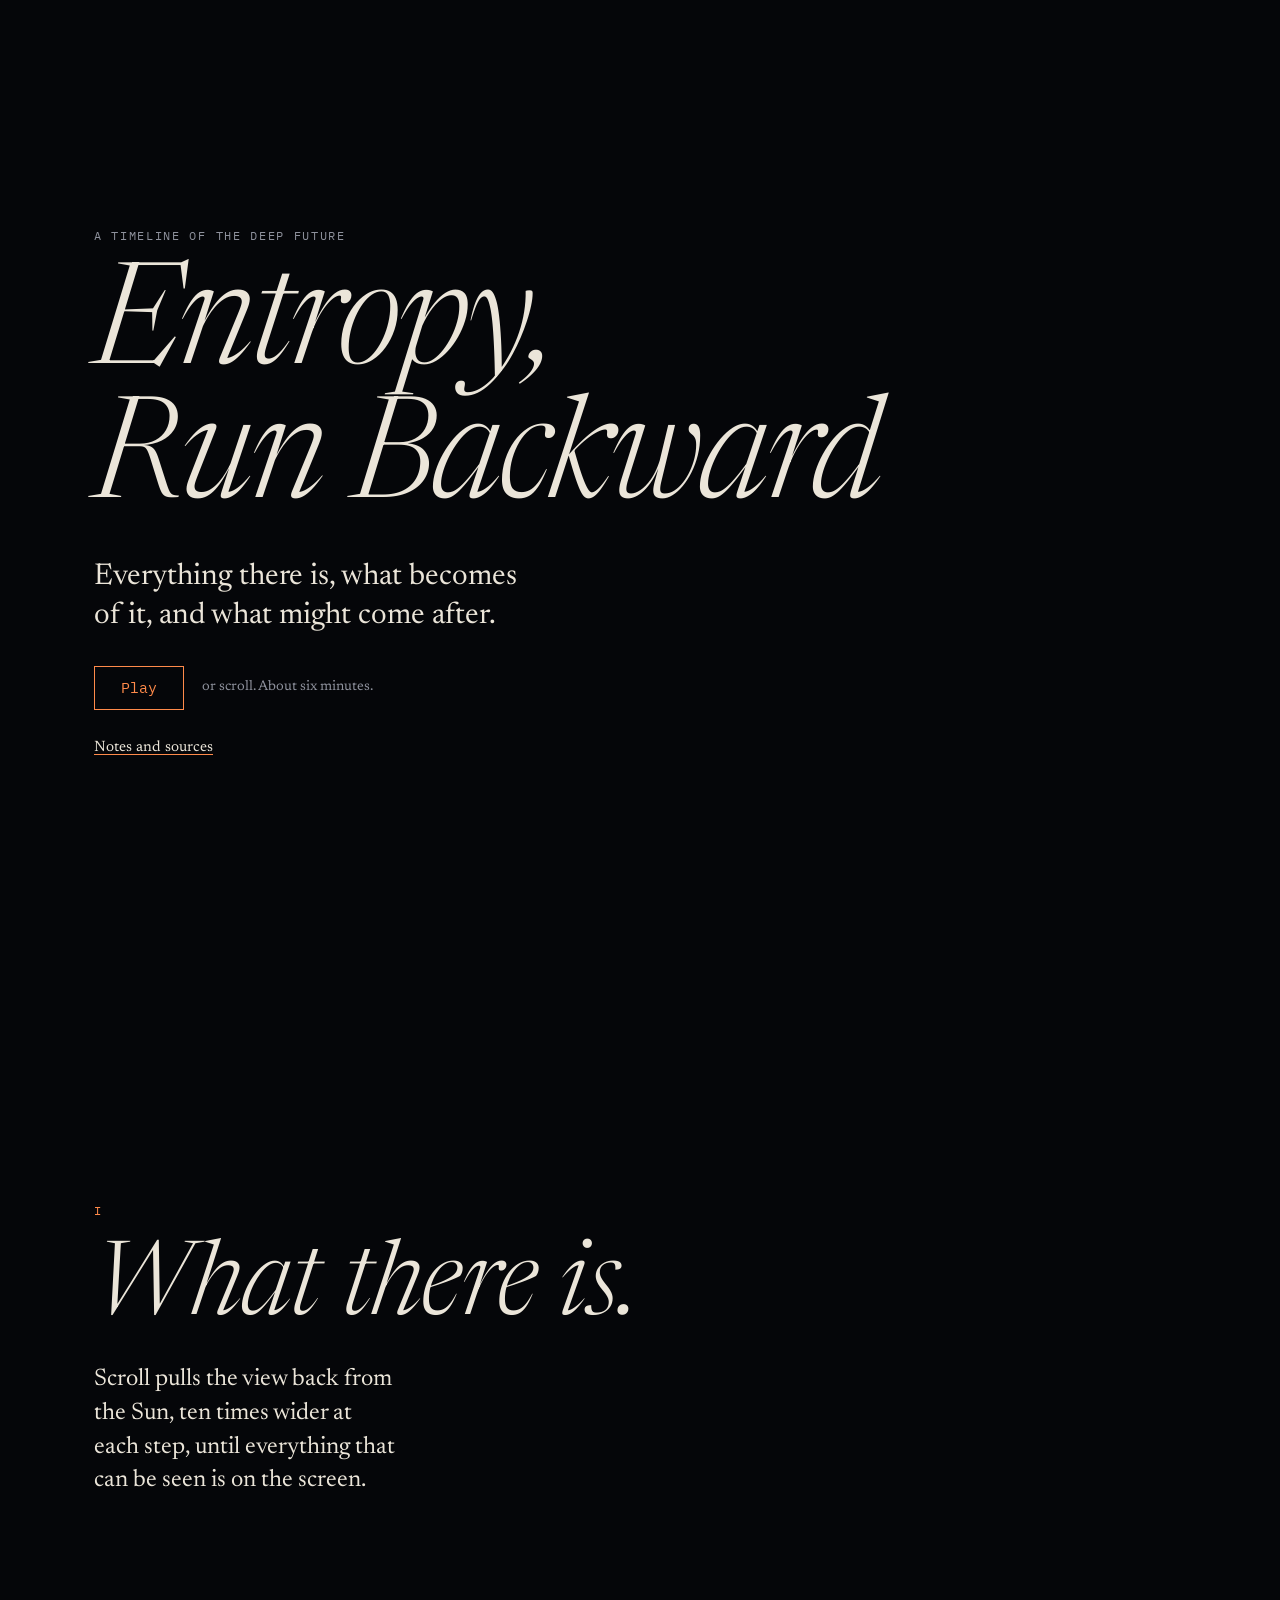
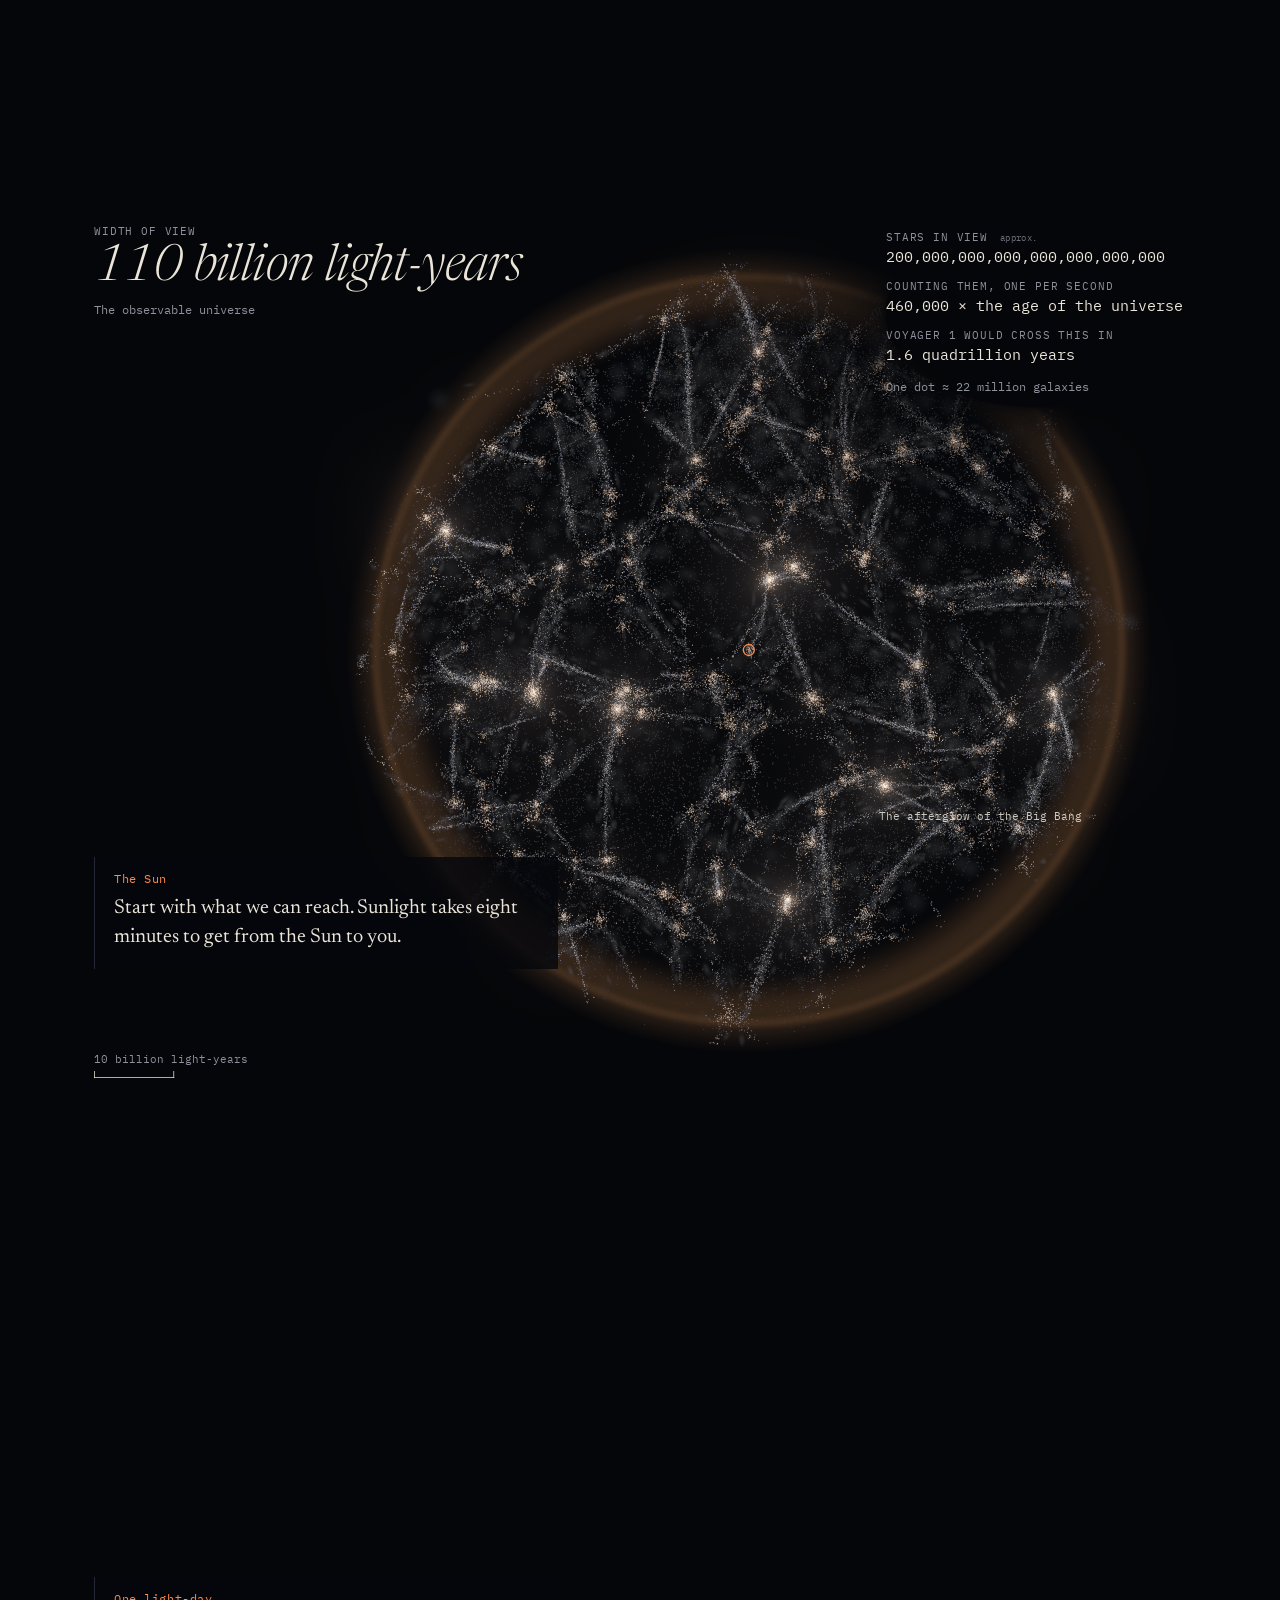
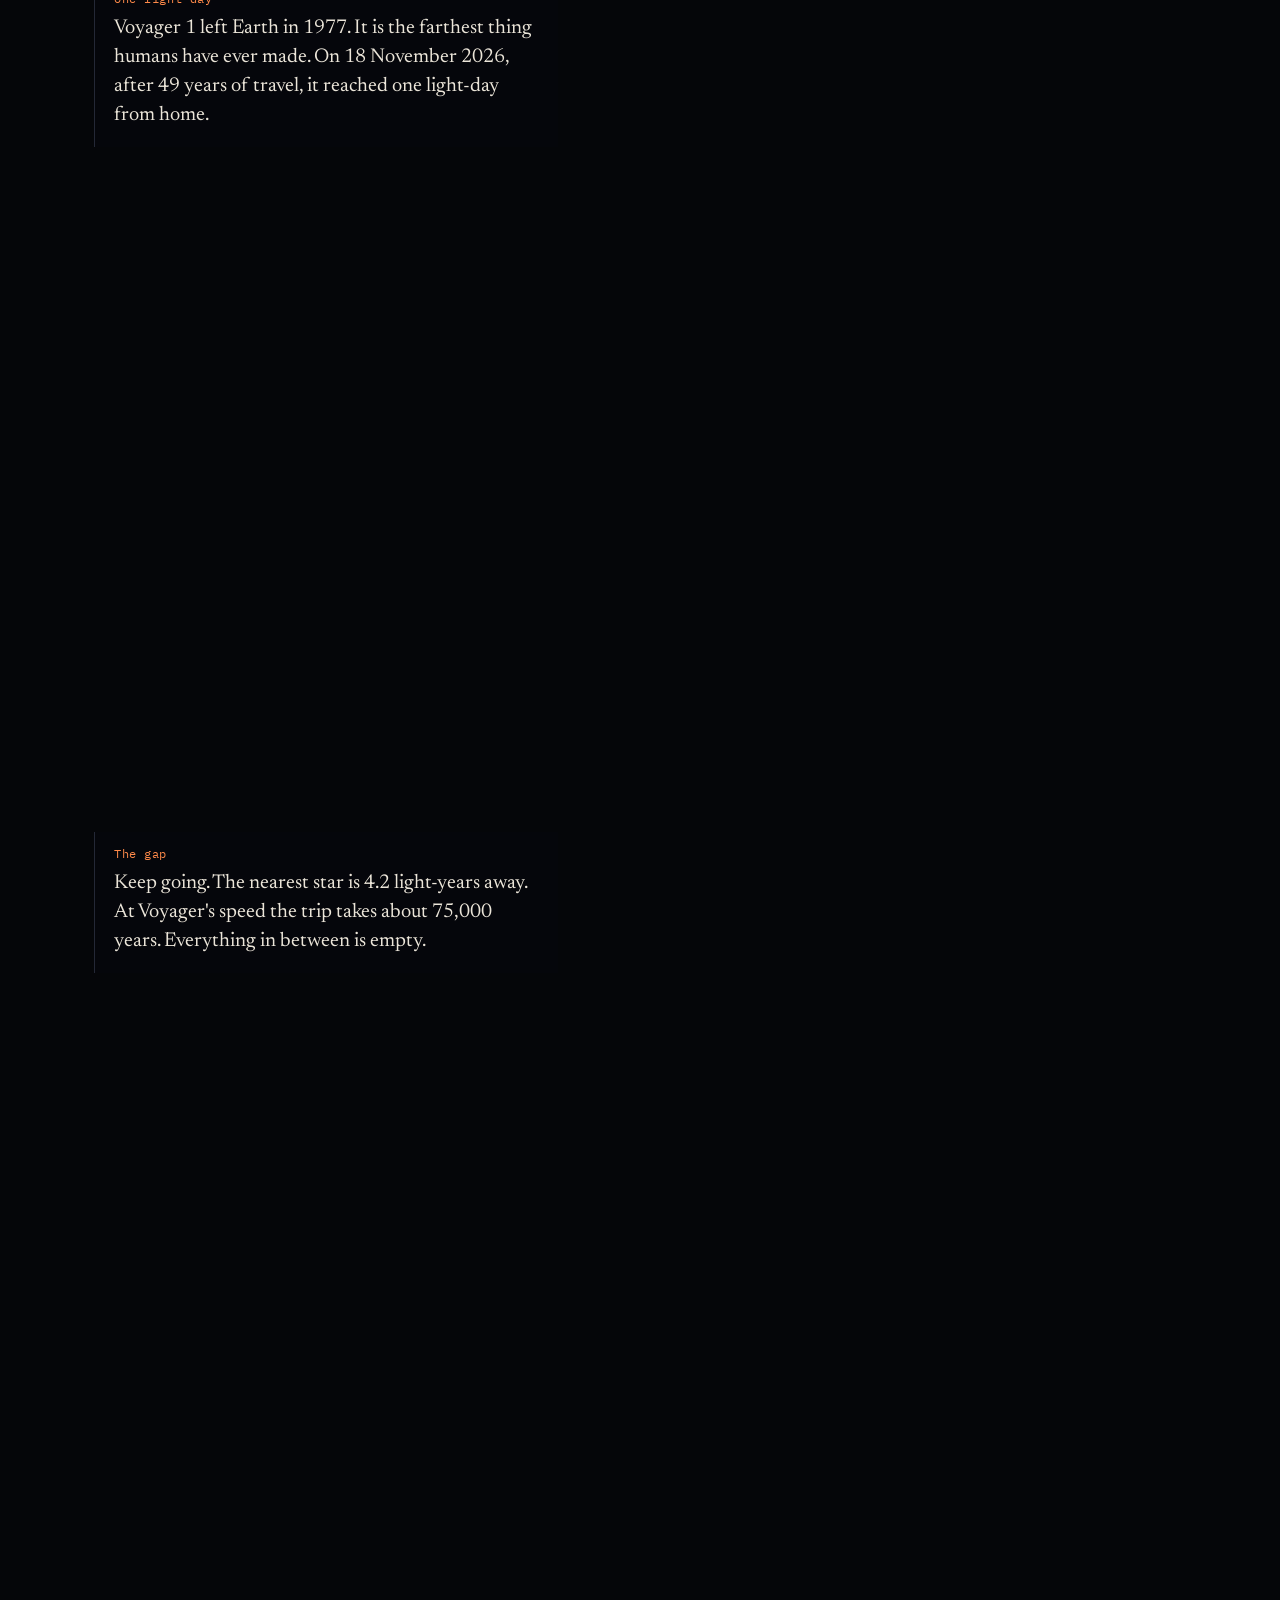
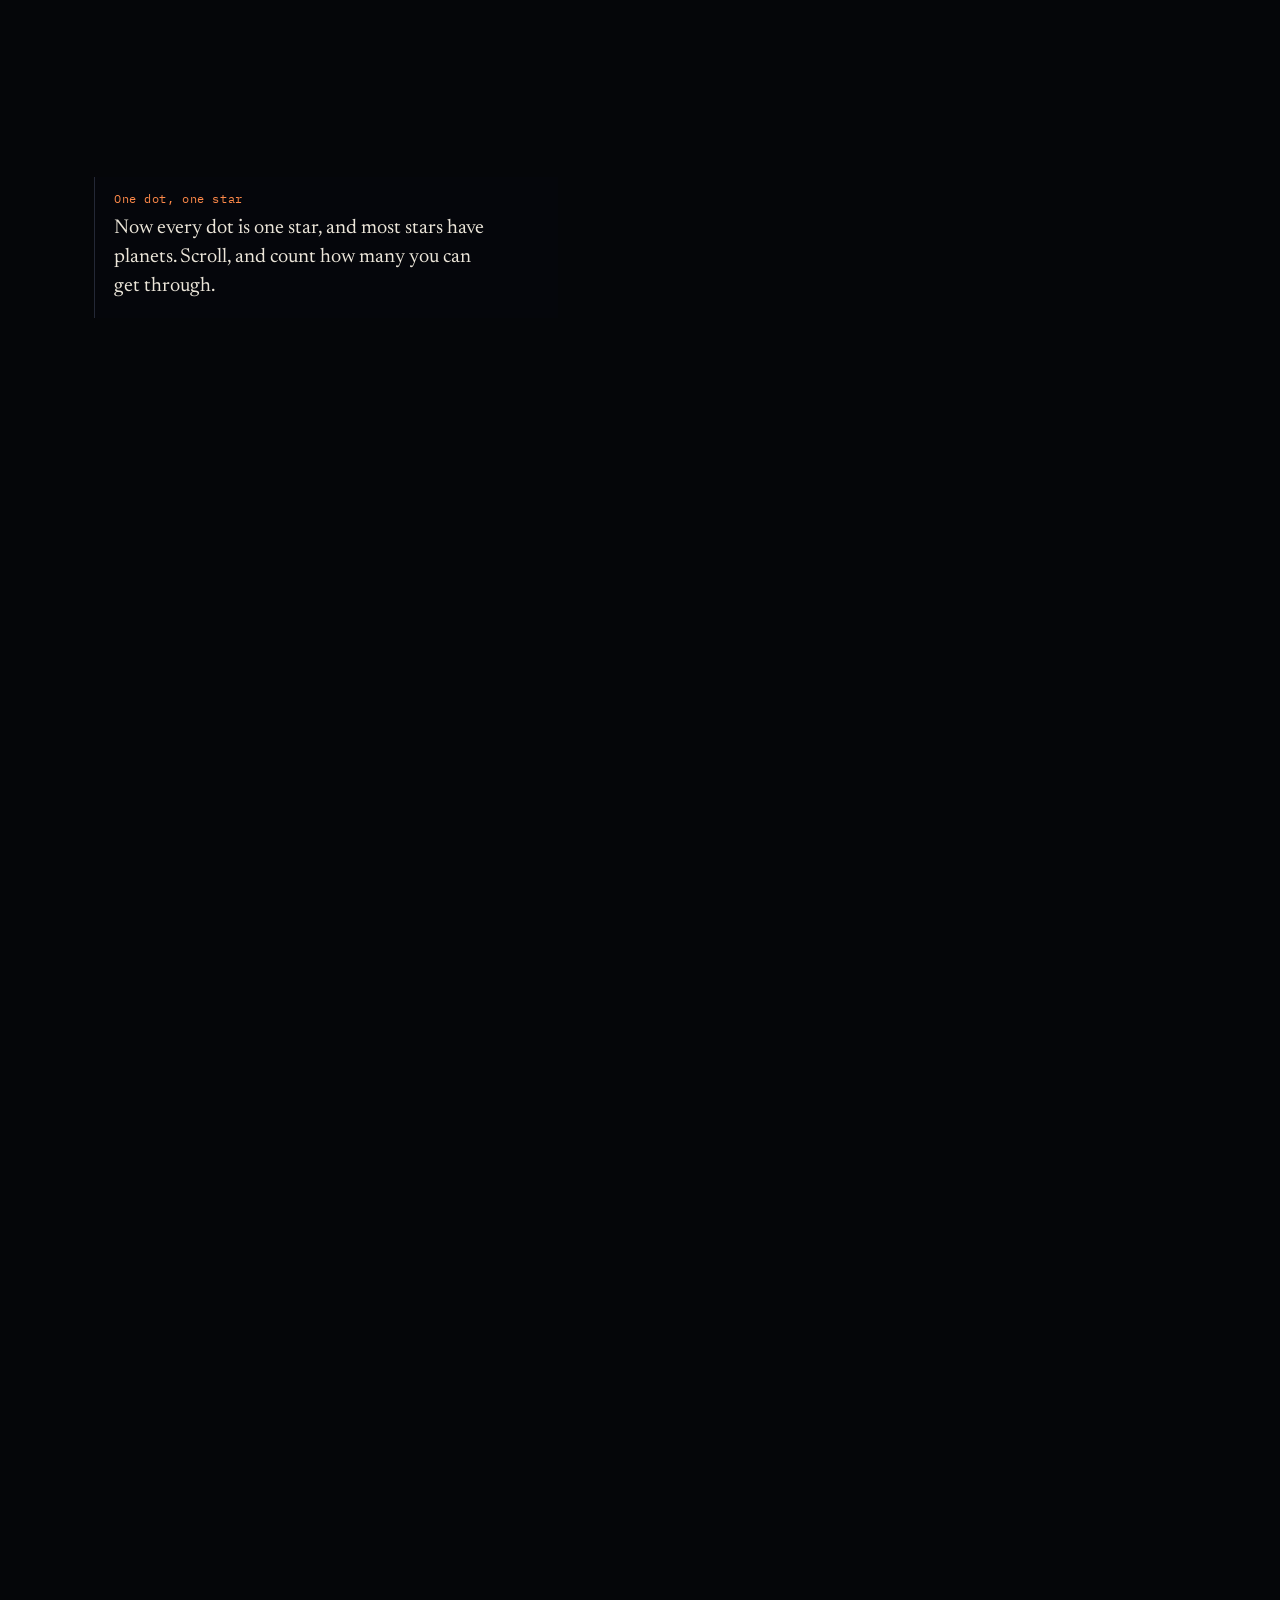
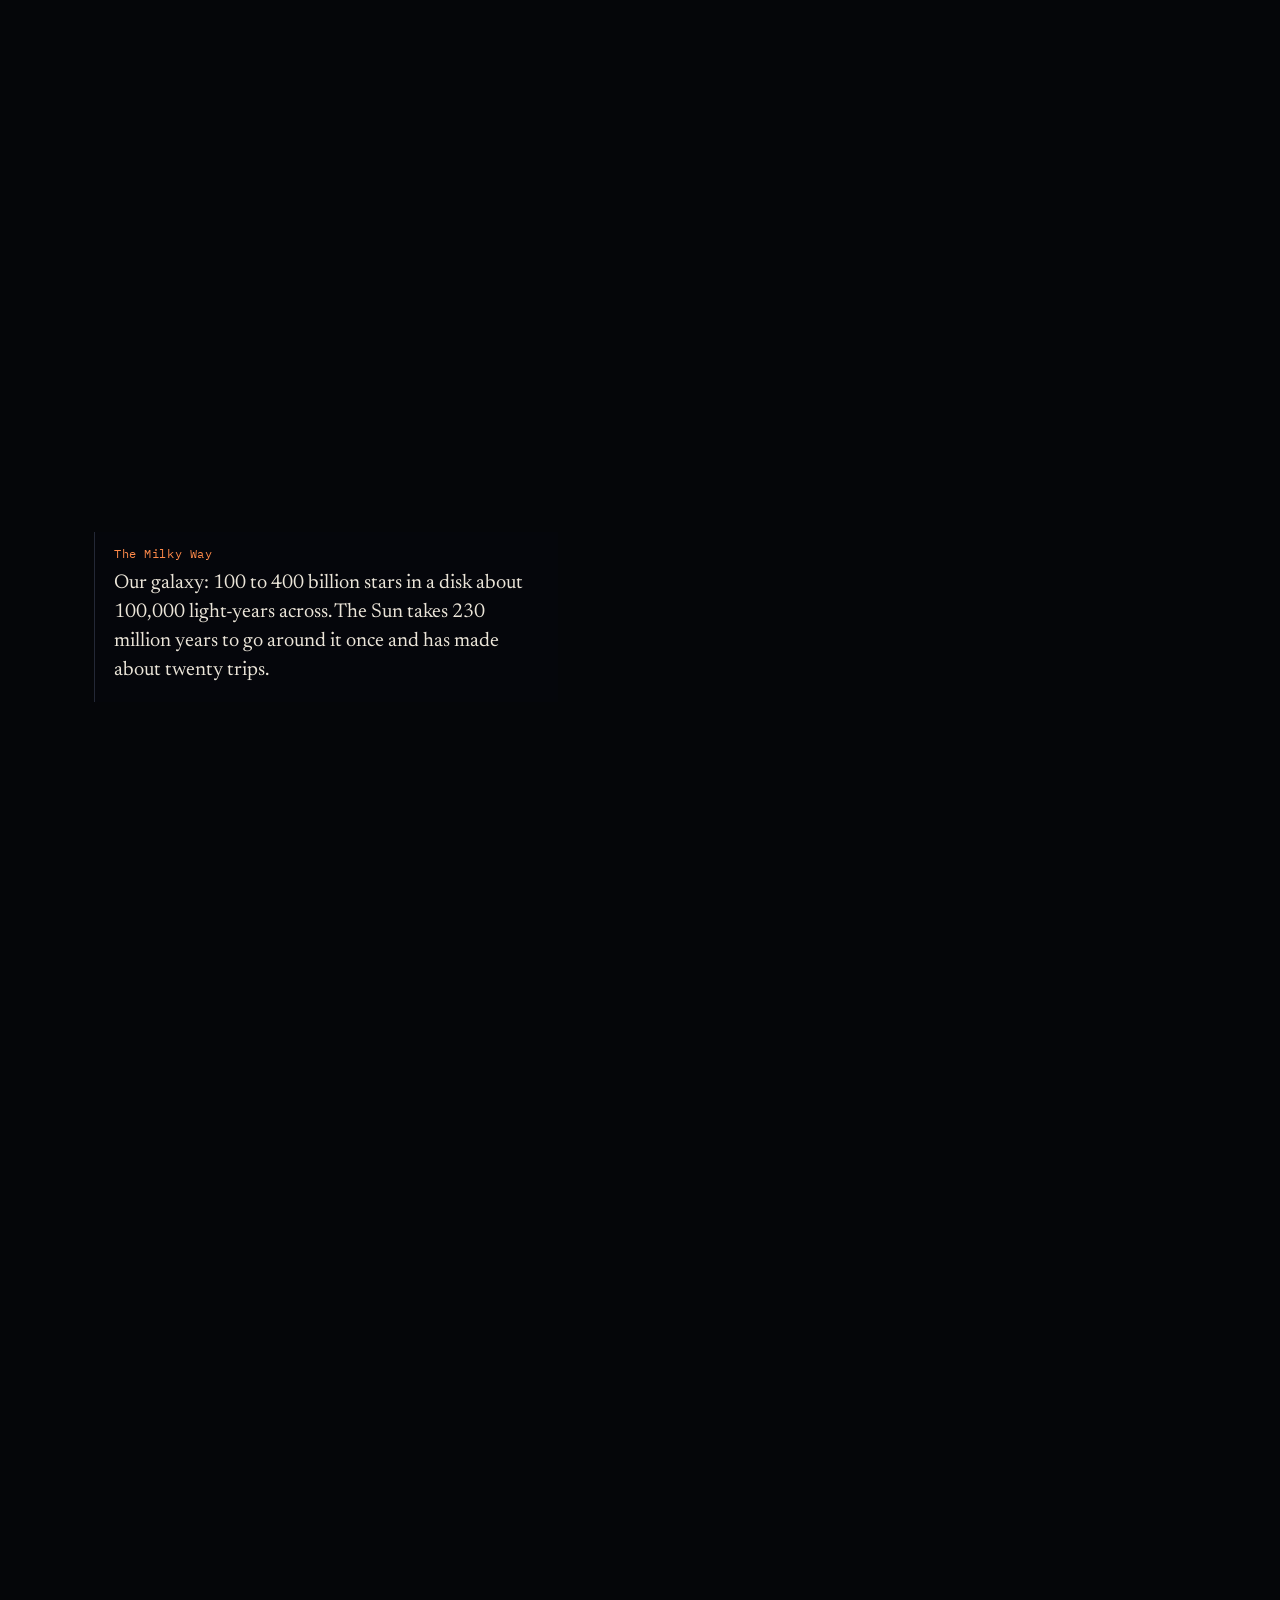
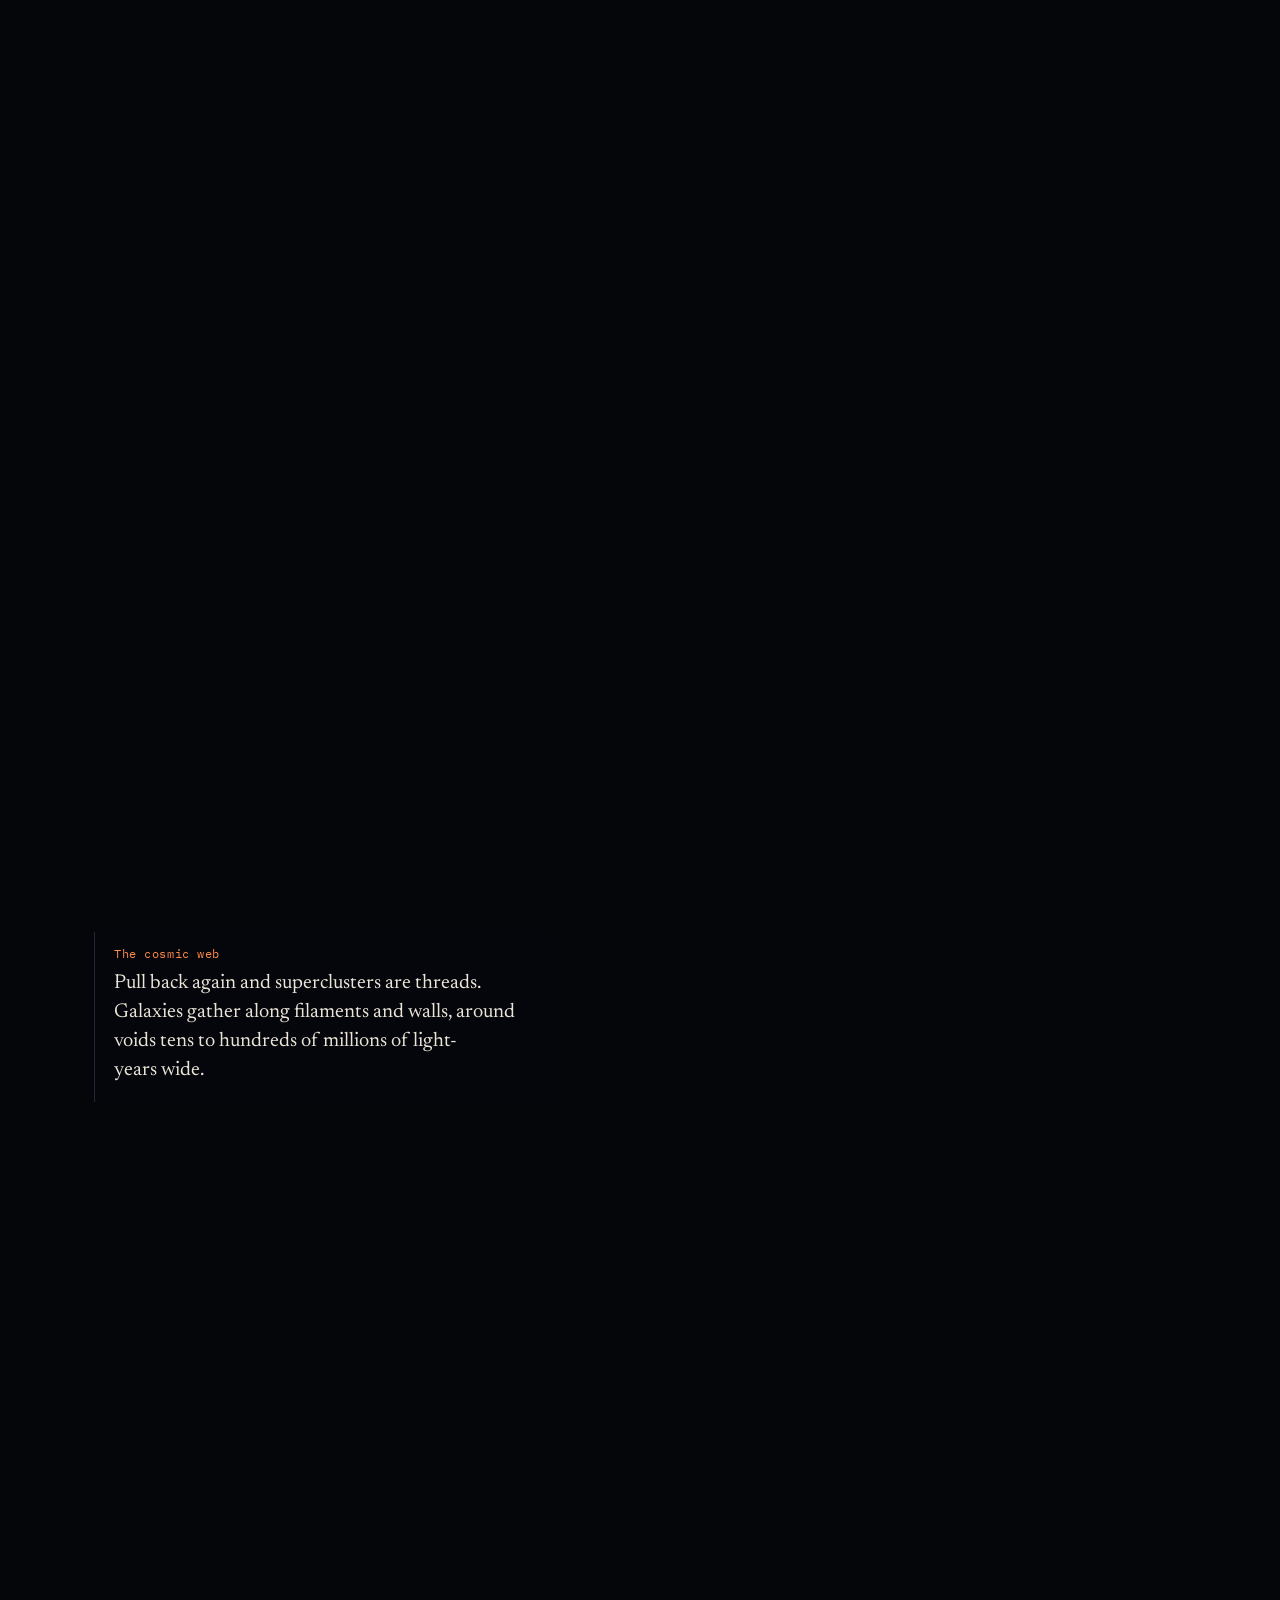
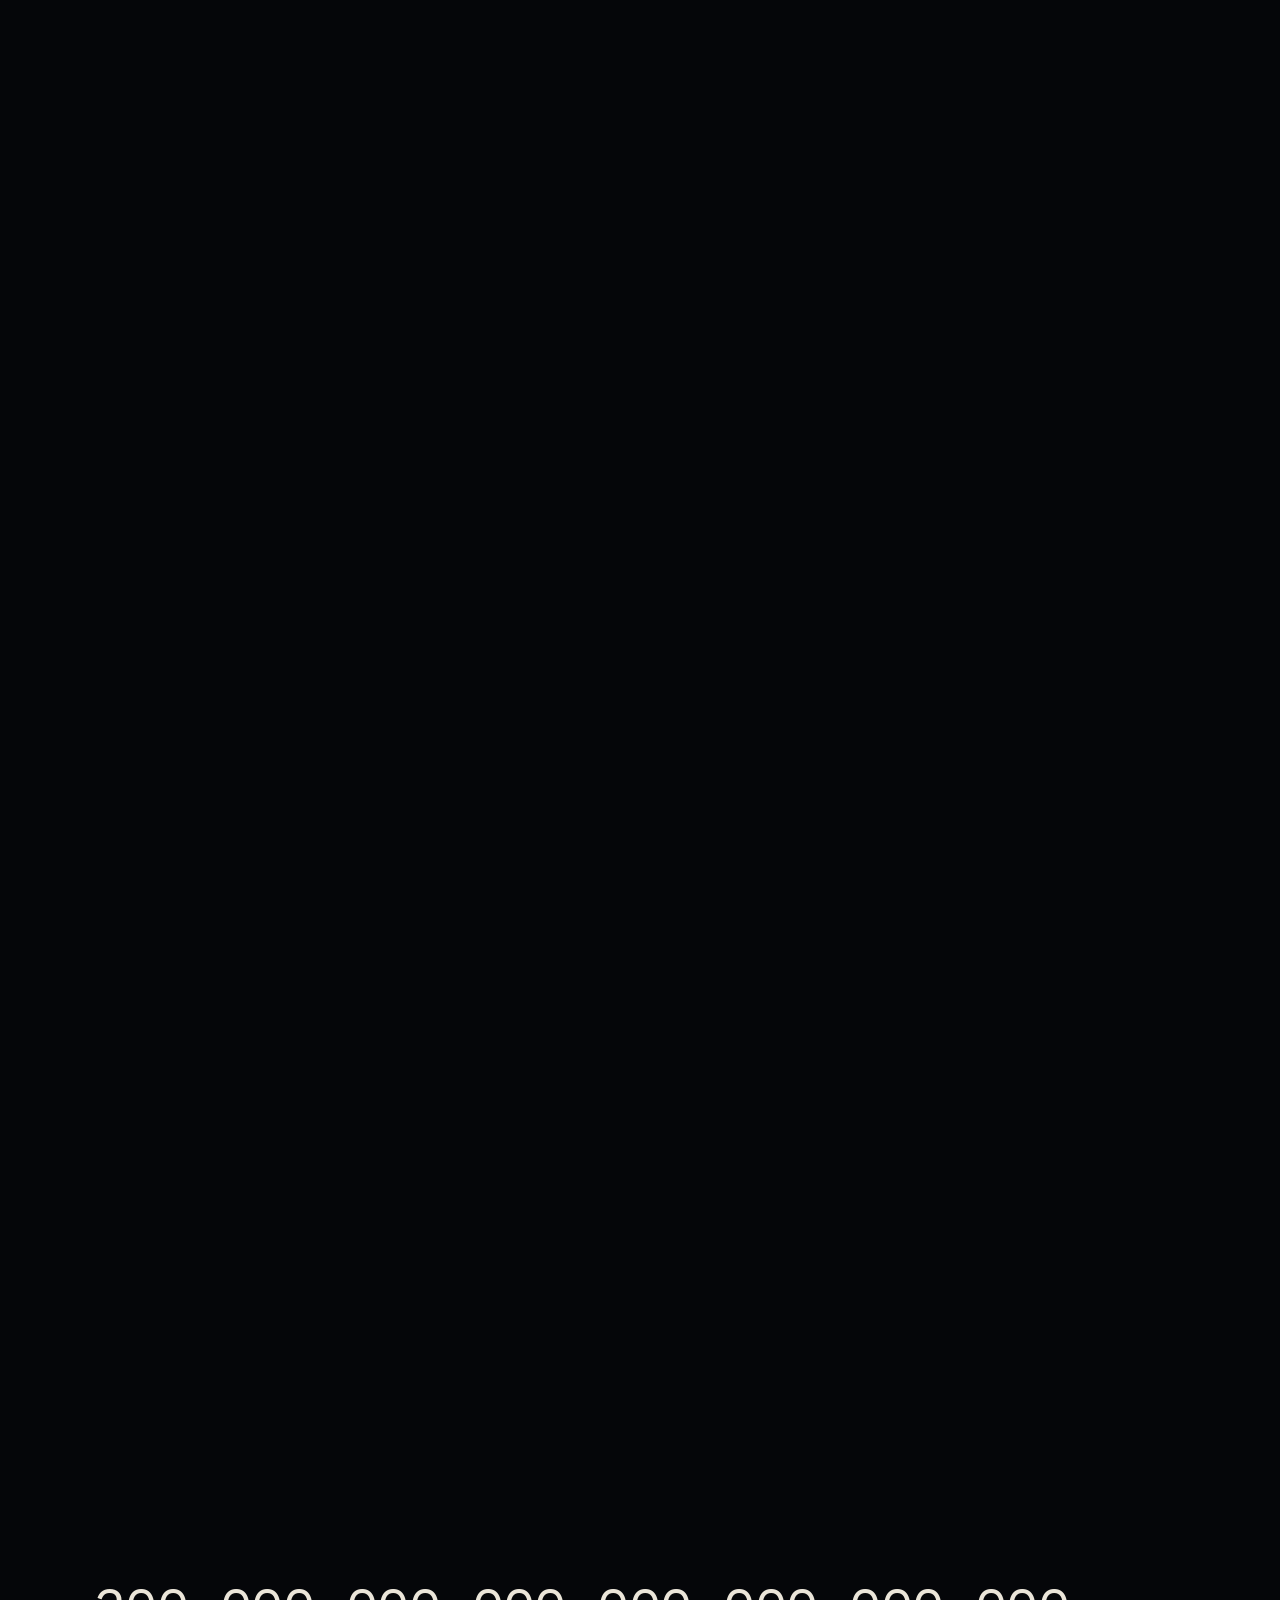
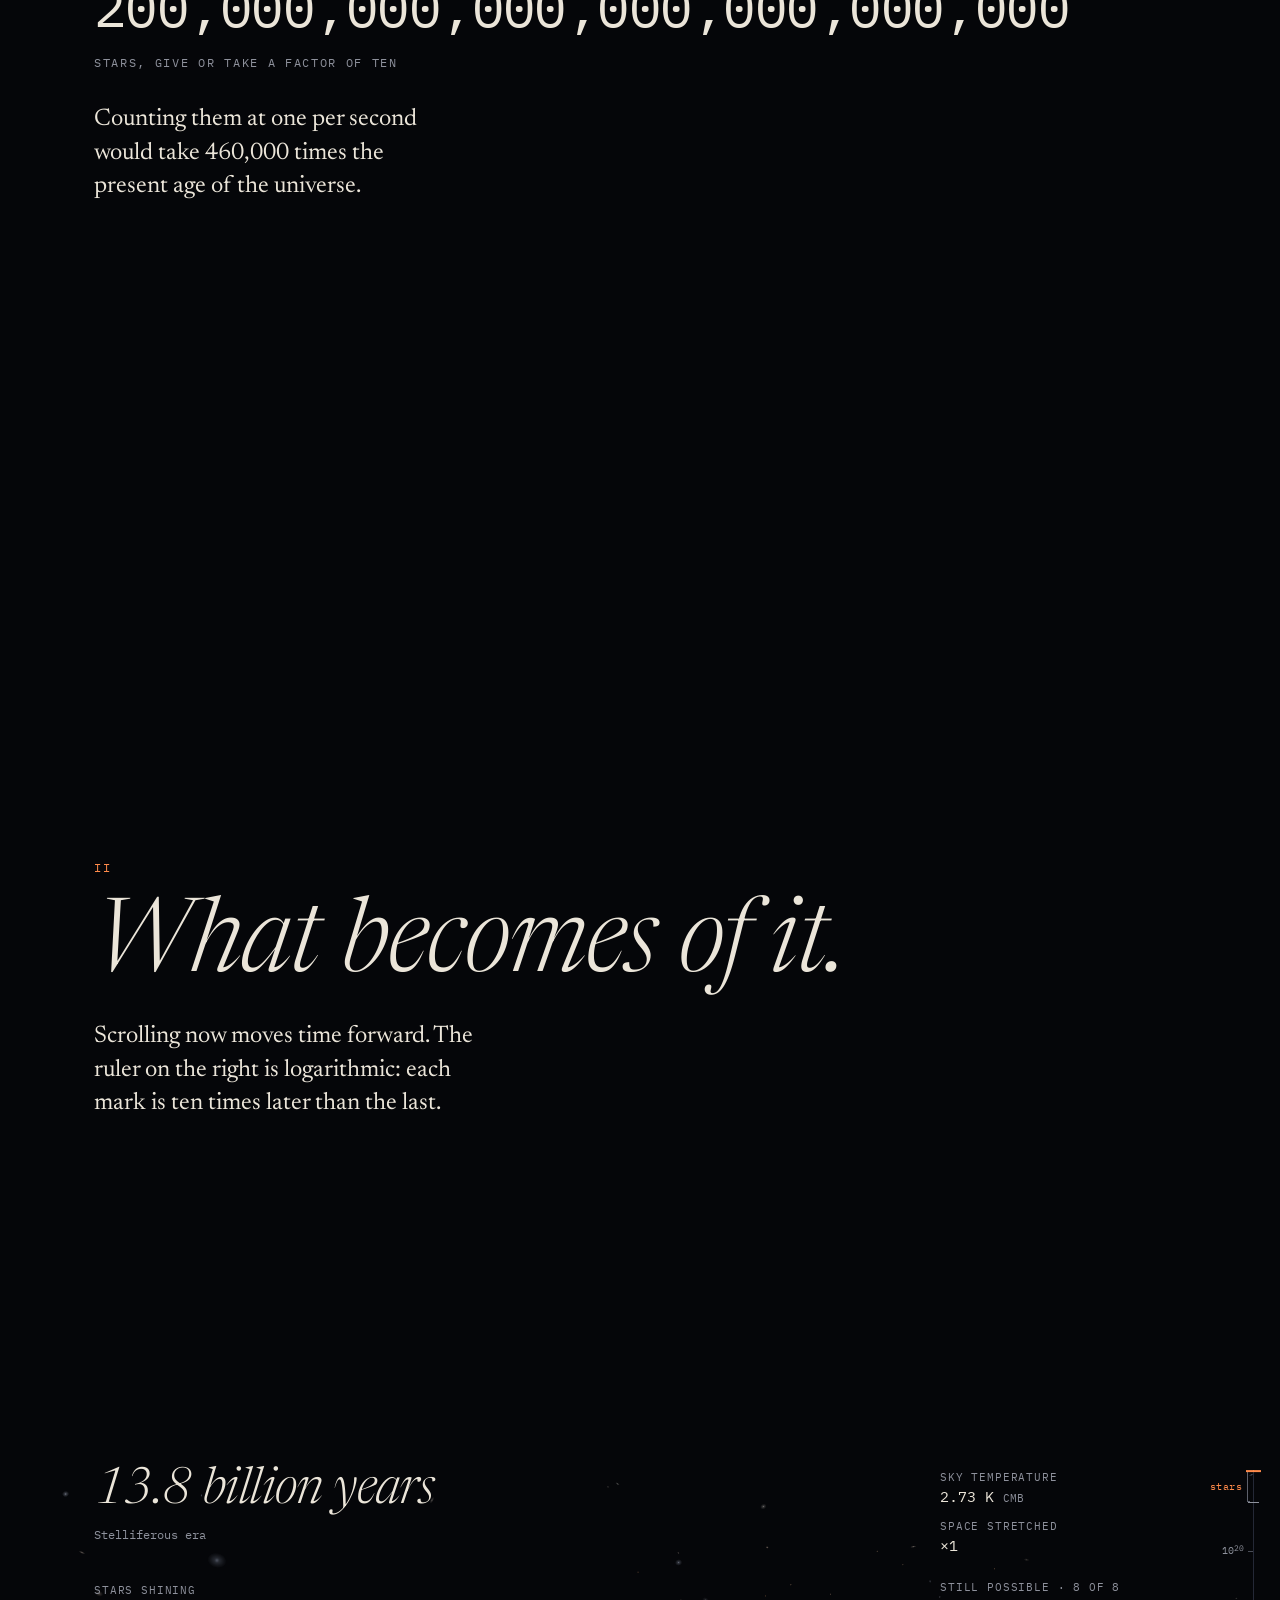
==== commit e5acaae1: "Restage the page as a three-act film on a WebGL renderer Turn the explainer into one continuous scro" ====
--- a/index.html
+++ b/index.html
@@ -11,7 +11,7 @@
 :root {
   /* One cold, dark world. Heat is the only color: particles, stars and accents use blackbody hues. */
   /* Layout: a reading column with instruments set wide beneath it; each section is marked by the equation it demonstrates. */
-  --void: #07080c;
+  --void: #050609;
   --panel: #0d0f15;
   --line: #242836;
   --bone: #ebe5d9;
@@ -174,9 +174,32 @@
 .you .hot { color: var(--ember); }
 @media (max-width: 520px) { .you { left: 8px; right: 8px; bottom: 8px; max-width: none; font-size: 11px; padding: 6px 10px; } .you .long { display: none; } }
 @media (prefers-reduced-motion: reduce) { * { transition: none !important; } }
-/* ---------- 05 inventory ---------- */
-.inv-skip { margin: 18px 0 0; font-family: var(--mono); font-size: 13px; }
-.inv-skip a { display: inline-block; padding: 11px 4px 11px 0; }
+/* ---------- film shell ---------- */
+#film[hidden], #notes[hidden] { display: none; }
+body:not(.is-notes) { padding-bottom: 0; }
+body:not(.is-notes) .you { display: none; }
+.film-title { min-height: 100vh; min-height: 100svh; display: flex; align-items: flex-end; padding: 0 0 14vh; }
+.film-title .wrap { width: 100%; }
+.film-h1 { font-family: var(--display); font-style: italic; font-weight: 300; font-size: clamp(54px, 11vw, 148px); line-height: 0.95; letter-spacing: -0.025em; margin: 0 0 26px; font-variation-settings: "opsz" 72; }
+.film-lead { font-size: clamp(21px, 2.6vw, 30px); line-height: 1.3; max-width: 26ch; margin: 0 0 30px; text-wrap: balance; }
+.film-title .controls { margin: 0 0 26px; }
+.film-title button { padding: 12px 26px; font-size: 15px; }
+.film-or { font-size: 14px; }
+.film-play { position: fixed; right: 14px; bottom: 14px; z-index: 6; background: rgba(7, 8, 12, 0.82); font-size: 12px; padding: 8px 12px; min-width: 64px; }
+.film-play[aria-pressed="true"] { background: rgba(7, 8, 12, 0.82); color: var(--ember); border-color: var(--ember); }
+body.is-notes .film-play, body.no-autoplay .film-play, body.no-autoplay #filmStart, body.no-autoplay .film-or { display: none; }
+.notes-back { margin: 28px 0 0; }
+.notes-back a { color: var(--dim); text-decoration: none; }
+.notes-back a:hover { color: var(--ember); }
+/* interstitial cards between acts */
+.film-card { min-height: 100vh; min-height: 100svh; display: flex; align-items: center; }
+.film-card .wrap { width: 100%; }
+.film-card .film-act { font-family: var(--mono); font-size: 12px; letter-spacing: 0.18em; text-transform: uppercase; color: var(--ember); margin: 0 0 18px; }
+.film-card h2 { font-style: italic; font-weight: 300; font-size: clamp(44px, 8vw, 104px); line-height: 1; margin: 0 0 22px; }
+.film-card p.film-line { font-size: clamp(19px, 2.2vw, 24px); line-height: 1.4; max-width: 30ch; margin: 0; color: var(--bone); text-wrap: balance; }
+body.at-title .film-play { opacity: 0; pointer-events: none; }
+.film-play { transition: opacity .3s; }
+/* ---------- Act I: inventory ---------- */
 
 .inv {
   /* gutters shared by HUD and captions: the page's .wrap text edge */
@@ -190,6 +213,7 @@
 }
 .inv-stage { position: sticky; top: 0; height: var(--inv-h); overflow: hidden; background: #050609; }
 .inv-stage canvas { position: absolute; left: 0; top: 0; width: 100%; height: 100%; }
+.inv-stage canvas[hidden] { display: none; }
 .inv-hud { position: absolute; inset: 0; pointer-events: none; color: var(--bone); }
 
 /* scale */
@@ -218,7 +242,7 @@
 .inv-pace { margin-top: 6px; font-size: 12.5px; line-height: 1.5; color: var(--dim); font-variant-numeric: tabular-nums; min-height: 3em; }
 
 /* scale bar */
-.inv-bar { position: absolute; left: var(--inv-gl); bottom: 28px; width: 170px; font-family: var(--mono); font-size: 11px; line-height: 1.3; color: var(--dim); }
+.inv-bar { position: absolute; left: var(--inv-gl); bottom: 22px; width: 170px; font-family: var(--mono); font-size: 11px; line-height: 1.3; color: var(--dim); }
 .inv-bar-l { white-space: nowrap; }
 .inv-bar-track { position: relative; height: 7px; margin-top: 5px; }
 .inv-bar-track i { position: absolute; display: block; bottom: 0; left: 0; background: var(--bone); opacity: 0.75; }
@@ -231,21 +255,20 @@
 .inv-card {
   position: absolute; top: 0; left: var(--inv-gl);
   width: min(29rem, calc(100% - var(--inv-gl) - var(--inv-gr) - var(--inv-sw) - 40px));
-  background: rgba(7, 8, 12, 0.78); border-left: 1px solid var(--line);
+  background: rgba(7, 8, 12, 0.84); border-left: 1px solid var(--line);
   padding: 14px 20px 17px 19px; pointer-events: auto;
 }
 .inv-where { font-family: var(--mono); font-size: 11.5px; letter-spacing: 0.05em; color: var(--ember); margin: 0 0 7px; line-height: 1.4; }
 .inv-card p { margin: 0; font-size: 20px; line-height: 1.45; font-variation-settings: "opsz" 24; text-wrap: pretty; }
 .inv-card.inv-voice p { font-style: italic; }
 
-/* outro */
-.inv-outro { border-top: 0; padding-top: 72px; }
+/* the closing count */
 .inv-big {
   font-family: var(--mono); color: var(--bone); font-weight: 400;
   font-size: clamp(22px, 5.2vw, 54px); line-height: 1.15; letter-spacing: -0.01em;
   margin: 0 0 16px; font-variant-numeric: tabular-nums;
 }
-.inv-kick { margin-bottom: 30px; }
+.inv-kick { font-family: var(--mono); font-size: 12px; letter-spacing: 0.14em; text-transform: uppercase; color: var(--dim); margin: 0 0 30px; }
 
 @media (max-width: 760px) {
   .inv-top { display: block; position: absolute; top: 10px; left: 16px; right: 16px; }
@@ -257,10 +280,10 @@
   .inv-ros { gap: 5px; }
   .inv-v { font-size: 12.5px; line-height: 1.3; margin-top: 0; }
   .inv-dot { margin-top: 6px; font-size: 11px; }
-  .inv-pan { top: auto; bottom: 96px; left: 16px; right: 16px; width: auto; }
+  .inv-pan { top: auto; bottom: 62px; left: 16px; right: 16px; width: auto; }
   .inv-pan-n { font-size: 14px; line-height: 1.4; }
   .inv-pace { margin-top: 3px; font-size: 11.5px; line-height: 1.45; min-height: 2.9em; }
-  .inv-bar { left: 16px; bottom: 52px; font-size: 10.5px; }
+  .inv-bar { left: 16px; bottom: 18px; font-size: 10.5px; }
   .inv-card { left: 16px; right: 16px; width: auto; padding: 12px 14px 14px 15px; }
   .inv-where { font-size: 10.5px; margin-bottom: 5px; }
   .inv-card p { font-size: 18px; line-height: 1.42; }
@@ -372,10 +395,208 @@
 .aft-ov sup { font-size: 0.78em; vertical-align: 0.5em; }
 .aft-ov sup sup { font-size: 0.9em; vertical-align: 0.55em; }
 
-/* ---------- 07 descent ---------- */
-.dsc-start { margin-top: 26px; }
-.dsc-skip { font-family: var(--mono); font-size: 13px; padding: 11px 4px; }
-.dsc-note { margin: 22px 0 0; }
+/* ---------- Act III · wait ---------- */
+.wt {
+  /* the same gutters, side column and caption width as Act II's stage */
+  --wt-gl: max(24px, calc((100% - 1140px) / 2 + 24px));
+  --wt-gr: max(96px, calc((100% - 1140px) / 2 + 24px));
+  --wt-sw: 244px;
+  --wt-h: 100vh;
+  --wt-cw: min(29rem, calc(100% - var(--wt-gl) - var(--wt-gr) - var(--wt-sw) - 40px));
+  position: relative;
+  height: calc(var(--wt-h) * 9);
+  background: #050609;
+}
+.wt-stage { position: sticky; top: 0; height: var(--wt-h); overflow: hidden; background: #050609; }
+.wt-cv { position: absolute; left: 0; top: 0; width: 100%; height: 100%; }
+.wt-cv[hidden] { display: none; }
+.wt-hud { position: absolute; inset: 0; pointer-events: none; color: var(--bone); }
+.wt-hud[hidden], .wt-card-now[hidden] { display: none; }
+.wt-top { display: contents; }
+
+/* clock */
+.wt-clockbox { position: absolute; top: 24px; left: var(--wt-gl); width: var(--wt-cw); }
+.wt-clock {
+  font-family: var(--display); font-style: italic; font-weight: 300;
+  font-size: 50px; line-height: 1.08; letter-spacing: -0.012em; white-space: nowrap;
+  font-variation-settings: "opsz" 72; font-variant-numeric: lining-nums tabular-nums;
+}
+/* the tower: a fixed box with the baseline pinned to its floor, tall enough for three storeys, so nothing moves when one is added */
+.wt-tower { position: relative; height: 1.9em; }
+.wt-tower .wt-ct { position: absolute; left: 0; bottom: 0; }
+.wt-tower sup { font-size: 0.56em; line-height: 0; vertical-align: 0.74em; letter-spacing: 0; }
+.wt-tower sup sup { font-size: 0.76em; vertical-align: 0.7em; }
+.wt-tower sup sup sup { font-size: 0.82em; vertical-align: 0.66em; }
+.wt-sub { margin-top: 8px; font-family: var(--mono); font-size: 12px; line-height: 1.55; color: var(--dim); }
+.wt-sub span { display: block; min-height: 1.55em; }
+.wt-sub-now span { white-space: nowrap; }
+.wt-note { white-space: normal; max-width: 40em; text-wrap: pretty; }
+#wtHud .wt-note { min-height: 3.1em; }
+.wt-sub sup { font-size: 0.75em; line-height: 0; vertical-align: 0.5em; }
+
+/* counters (false now) */
+.wt-counts { margin-top: 20px; display: grid; gap: 13px; }
+.wt-n {
+  font-family: var(--mono); font-size: 17px; line-height: 1.3; margin-top: 3px; color: var(--bone);
+  font-variant-numeric: tabular-nums; white-space: nowrap; letter-spacing: 0.01em;
+}
+.wt-cs { font-family: var(--mono); font-size: 10.5px; line-height: 1.4; color: var(--dim); margin-top: 1px; white-space: nowrap; }
+.wt-nrow { display: flex; align-items: baseline; gap: 14px; margin-top: 3px; }
+.wt-nrow .wt-n { margin-top: 0; }
+.wt-atom {
+  margin: 20px 0 0; min-height: 4.2em; font-family: var(--display); font-style: italic; font-size: 16px; line-height: 1.4;
+  color: rgba(235, 229, 217, 0.85); font-variation-settings: "opsz" 16; text-wrap: pretty;
+}
+.wt-atom-l {
+  font-family: var(--mono); font-style: normal; font-size: 10px; letter-spacing: 0.08em; text-transform: uppercase;
+  color: var(--ember); margin-right: 0.35em; position: relative; top: -0.08em;
+}
+
+/* right-hand column */
+.wt-side { position: absolute; top: 30px; right: var(--wt-gr); width: var(--wt-sw); }
+.wt-ros { display: grid; gap: 12px; }
+.wt-l, .wt-inv-h { font-family: var(--mono); font-size: 10.5px; letter-spacing: 0.08em; text-transform: uppercase; color: var(--dim); line-height: 1.4; }
+.wt-v { font-family: var(--mono); font-size: 15px; line-height: 1.35; margin-top: 2px; font-variant-numeric: tabular-nums; white-space: nowrap; }
+.wt-v small { font-size: 11px; color: var(--dim); }
+.wt-inv { margin-top: 24px; }
+.wt-inv-list { list-style: none; margin: 7px 0 0; padding: 0; font-family: var(--mono); font-size: 12.5px; line-height: 1.8; }
+.wt-inv-list li { display: flex; justify-content: space-between; gap: 12px; }
+.wt-inv-list li > span:last-child { color: var(--dim); font-variant-numeric: tabular-nums; white-space: nowrap; }
+.wt-inv-list sup { font-size: 0.62em; line-height: 0; vertical-align: 0.62em; }
+.wt-pips { display: none; }
+.wt-lost { display: none; }
+.wt-pips i { display: block; width: 7px; height: 7px; border: 1px solid var(--bone); background: var(--bone); }
+.wt-pips i.wt-gone { background: transparent; border-color: #4a4d57; }
+
+/* the wait's own HUD: the inventory as pips on every screen, and its ink inverts over the white-out */
+#wtHud .wt-clockbox, #wtHud .wt-side { color: var(--wt-ink, var(--bone)); }
+#wtHud .wt-l, #wtHud .wt-inv-h, #wtHud .wt-sub, #wtHud .wt-lost { color: var(--wt-dink, var(--dim)); }
+#wtHud .wt-v { white-space: normal; }
+#wtHud .wt-inv-h { display: flex; align-items: center; gap: 10px; white-space: nowrap; }
+#wtHud .wt-pips { display: inline-flex; gap: 4px; }
+#wtHud .wt-pips i { border-color: var(--wt-ink, var(--bone)); background: var(--wt-ink, var(--bone)); }
+#wtHud .wt-pips i.wt-gone { background: transparent; border-color: var(--wt-gink, #4a4d57); }
+#wtHud .wt-lost { display: block; font-family: var(--mono); font-size: 12px; line-height: 1.5; margin-top: 4px; min-height: 3em; }
+.wt-big .wt-v { font-size: 15px; min-height: 2.7em; }
+
+/* Act II's proton switch is still hidden at its first instant, but it takes its space */
+.wt-ctl { margin-top: 22px; visibility: hidden; }
+.wt-proton .ctl-label { display: block; margin: 0 0 6px; }
+.wt-now .seg button { font-size: 12.5px; min-height: 40px; padding: 8px 11px; }
+
+/* depth rail of the false now */
+.wt-rail { position: absolute; right: 14px; top: 30px; bottom: 78px; width: 60px; font-family: var(--mono); color: var(--dim); }
+.wt-rail i, .wt-rail span { position: absolute; display: block; }
+.wt-rl { right: 12px; top: 0; bottom: 0; width: 1px; background: var(--line); }
+.wt-rd { right: 12px; top: 0; height: 100%; width: 1px; background: linear-gradient(var(--ember), var(--dim)); transform-origin: top; }
+.wt-rt { right: 13px; width: 5px; height: 1px; background: #4a4d57; }
+.wt-re { right: 7px; width: 11px; height: 1px; background: var(--dim); }
+.wt-rlab { right: 22px; transform: translateY(-50%); font-size: 10px; line-height: 1; white-space: nowrap; }
+.wt-rlab sup { font-size: 0.78em; line-height: 0; vertical-align: 0.45em; }
+.wt-rs { right: 16px; width: 3px; border: 1px solid #5d606b; border-right: 0; }
+.wt-rsl { right: 24px; font-size: 9.5px; line-height: 1; transform: translateY(-50%); color: var(--ember); letter-spacing: 0.04em; }
+.wt-rm { right: 5px; top: -1px; width: 15px; height: 2px; background: var(--ember); }
+
+/* captions */
+.wt-cards { position: absolute; inset: 0; pointer-events: none; }
+.wt-card {
+  position: absolute; top: 0; left: var(--wt-gl);
+  width: min(29rem, calc(100% - var(--wt-gl) - var(--wt-gr) - var(--wt-sw) - 40px));
+  background: rgba(7, 8, 12, 0.78); border-left: 1px solid var(--line);
+  padding: 14px 20px 17px 19px; pointer-events: auto; color: var(--bone);
+}
+.wt-card-now { top: calc(var(--wt-h) * 0.58); }
+.wt-when { font-family: var(--mono); font-size: 11.5px; letter-spacing: 0.05em; color: var(--ember); margin: 0 0 7px; line-height: 1.4; }
+.wt-when sup { font-size: 0.82em; line-height: 0; vertical-align: 0.5em; }
+.wt-when sup sup { font-size: 1em; vertical-align: 0.62em; }
+.wt-card p { margin: 0; font-size: 20px; line-height: 1.45; font-variation-settings: "opsz" 24; text-wrap: pretty; }
+.wt-card.wt-voice p { font-style: italic; }
+
+/* end card */
+.wt-end .controls { margin-top: 30px; }
+.wt-end button { padding: 12px 22px; font-size: 14px; }
+.wt-notes { display: inline-block; font-family: var(--mono); font-size: 13px; color: var(--dim); padding: 12px 4px; }
+.wt-notes:hover { color: var(--ember); }
+
+@media (max-width: 760px) {
+  .wt-top { display: block; position: absolute; top: 12px; left: 16px; right: 16px; }
+  .wt-clockbox, .wt-side { position: static; width: auto; }
+  .wt-clock { font-size: 31px; }
+  .wt-tower { height: 1.95em; }
+  .wt-tower sup { font-size: 0.58em; }
+  .wt-tower sup sup { font-size: 0.75em; }
+  .wt-tower sup sup sup { font-size: 0.8em; }
+  .wt-sub { margin-top: 6px; font-size: 10.5px; line-height: 1.45; }
+  .wt-sub-now { display: flex; white-space: nowrap; }
+  .wt-sub-now span { display: inline; min-height: 0; }
+  .wt-ratio:not(:empty)::before { content: "\00b7"; margin: 0 0.6em; }
+  #wtHud .wt-note { min-height: 2.9em; }
+  .wt-counts { margin-top: 11px; gap: 8px; }
+  .wt-cnt { display: grid; grid-template-columns: 58px minmax(0, 1fr); column-gap: 12px; align-items: start; }
+  .wt-cnt > .wt-l { grid-row: 1 / span 2; padding-top: 2px; line-height: 1.32; }
+  .wt-n { font-size: 14px; line-height: 1.25; margin-top: 1px; letter-spacing: 0; }
+  .wt-cs { font-size: 9.5px; line-height: 1.35; margin-top: 0; }
+  .wt-nrow { gap: 10px; margin-top: 1px; }
+  .wt-atom { margin-top: 10px; font-size: 15px; line-height: 1.3; min-height: 3.9em; }
+  .wt-atom-l { font-size: 9px; }
+  .wt-side { margin-top: 10px; }
+  .wt-ros { grid-template-columns: 1fr 1fr; gap: 10px; }
+  .wt-l, .wt-inv-h { font-size: 9.5px; }
+  .wt-v { font-size: 11.5px; line-height: 1.3; margin-top: 1px; }
+  .wt-v small { font-size: 10px; }
+  .wt-inv { margin-top: 10px; }
+  .wt-inv-h { display: flex; align-items: center; gap: 10px; }
+  .wt-inv-list { display: none; }
+  .wt-pips { display: inline-flex; gap: 4px; }
+  .wt-lost { display: block; font-family: var(--mono); font-size: 11px; line-height: 1.5; color: var(--dim); margin-top: 3px; white-space: nowrap; }
+  #wtHud .wt-lost { font-size: 11px; margin-top: 3px; min-height: 0; white-space: nowrap; }
+  #wtHud .wt-side { margin-top: 8px; }
+  .wt-big .wt-v { font-size: 12.5px; min-height: 1.3em; white-space: nowrap; }
+  .wt-ctl { margin-top: 10px; }
+  .wt-proton { display: flex; align-items: center; justify-content: space-between; gap: 10px; }
+  .wt-proton .ctl-label { font-size: 9.5px; margin: 0; }
+  .wt-now .seg button { font-size: 11.5px; padding: 8px 9px; white-space: nowrap; }
+  .wt-rail { right: 4px; width: 46px; bottom: 76px; }
+  .wt-rl, .wt-rd { right: 10px; }
+  .wt-rt { right: 11px; }
+  .wt-re { right: 5px; }
+  .wt-rm { right: 3px; }
+  .wt-rlab { right: 19px; font-size: 9.5px; }
+  .wt-rlab.wt-opt { display: none; }
+  .wt-rs { right: 14px; }
+  .wt-rsl { right: 21px; font-size: 9px; }
+  .wt-card { left: 16px; width: auto; right: 16px; padding: 12px 14px 14px 15px; }
+  .wt-card-now { right: 58px; }
+  .wt-when { font-size: 10.5px; margin-bottom: 5px; }
+  .wt-when sup { font-size: 9.5px; }
+  .wt-when sup sup { font-size: 9.5px; }
+  .wt-card p { font-size: 18px; line-height: 1.42; }
+}
+@media (max-width: 380px) {
+  .wt-cnt { column-gap: 9px; }
+  .wt-n { font-size: 12.5px; }
+  .wt-cs { font-size: 9px; }
+  .wt-sub { font-size: 10px; }
+}
+@media (max-width: 760px) and (max-height: 720px) {
+  .wt-top { top: 8px; }
+  .wt-clock { font-size: 27px; }
+  .wt-counts { margin-top: 8px; gap: 6px; }
+  .wt-atom { margin-top: 8px; font-size: 14px; }
+  .wt-side { margin-top: 8px; }
+  .wt-inv { margin-top: 6px; }
+  .wt-ctl { margin-top: 4px; }
+  .wt-card p { font-size: 17px; line-height: 1.38; }
+}
+
+/* the false now cuts in and out hard: visibility only, no transitions */
+#wtNow, #wtNowCard { visibility: hidden; }
+.wt-is-now #wtNow, .wt-is-now #wtNowCard { visibility: visible; }
+.wt-is-now #wtHud, .wt-is-now + .wt-cards { visibility: hidden; }
+
+@media (max-width: 760px) { .wt-card-now { top: calc(var(--wt-h) * 0.70); } }
+
+/* ---------- Act II · descent ---------- */
 
 .dsc {
   /* gutters shared by HUD and captions: the page's .wrap text edge */
@@ -390,6 +611,7 @@
 }
 .dsc-stage { position: sticky; top: 0; height: var(--dsc-h); overflow: hidden; background: #050609; }
 .dsc-stage canvas { position: absolute; left: 0; top: 0; width: 100%; height: 100%; }
+.dsc-stage canvas[hidden] { display: none; }
 .dsc-hud { position: absolute; inset: 0; pointer-events: none; color: var(--bone); }
 .dsc-hud button { pointer-events: auto; }
 
@@ -451,11 +673,9 @@
 .dsc-proton { transition: opacity .5s; }
 .dsc-proton .ctl-label { display: block; margin: 0 0 6px; }
 .dsc-proton:not(.dsc-on) { visibility: hidden; opacity: 0; }
-.dsc-hud .seg button, .dsc-auto-hud { font-size: 12.5px; min-height: 40px; padding: 8px 11px; }
-.dsc-auto-hud { background: rgba(5, 6, 9, 0.6); }
+.dsc-hud .seg button { font-size: 12.5px; min-height: 40px; padding: 8px 11px; background: rgba(5, 6, 9, 0.6); }
 /* a quieter pressed state: over the dark stretches this should not be the brightest thing on screen */
 .dsc-hud .seg button[aria-pressed="true"] { background: rgba(255, 138, 74, 0.14); color: var(--ember); }
-.dsc-auto[hidden] { display: none; }
 
 /* depth rail: uniform in log time, 10^10 to 10^108 */
 .dsc-rail { position: absolute; right: 14px; top: 30px; bottom: 78px; width: 60px; font-family: var(--mono); color: var(--dim); }
@@ -475,7 +695,7 @@
 .dsc-card {
   position: absolute; top: 0; left: var(--dsc-gl);
   width: min(29rem, calc(100% - var(--dsc-gl) - var(--dsc-gr) - var(--dsc-sw) - 40px));
-  background: rgba(7, 8, 12, 0.78); border-left: 1px solid var(--line);
+  background: rgba(7, 8, 12, 0.8); border-left: 1px solid var(--line);
   padding: 14px 20px 17px 19px; pointer-events: auto;
 }
 .dsc-card[hidden] { display: none; }
@@ -483,8 +703,6 @@
 .dsc-when sup { font-size: 0.78em; vertical-align: 0.5em; }
 .dsc-card p { margin: 0; font-size: 20px; line-height: 1.45; font-variation-settings: "opsz" 24; text-wrap: pretty; }
 .dsc-card.dsc-voice p { font-style: italic; }
-
-.dsc-outro { padding-top: 56px; }
 
 @media (max-width: 760px) {
   .dsc-top { display: block; position: absolute; top: 12px; left: 16px; right: 16px; }
@@ -517,9 +735,7 @@
   .dsc-ctl { margin-top: 10px; display: block; }
   .dsc-proton { display: flex; align-items: center; justify-content: space-between; gap: 10px; }
   .dsc-proton .ctl-label { font-size: 9.5px; margin: 0; }
-  /* the HUD's own Descend button sits level with the clock, at the right */
-  .dsc-auto-hud { position: absolute; top: -3px; right: 0; }
-  .dsc-hud .seg button, .dsc-auto-hud { font-size: 11.5px; padding: 8px 9px; }
+  .dsc-hud .seg button { font-size: 11.5px; padding: 8px 9px; }
   .dsc-rail { right: 4px; width: 46px; bottom: 76px; }
   .dsc-rl, .dsc-rd { right: 10px; }
   .dsc-rt { right: 11px; }
@@ -537,7 +753,7 @@
   .dsc-hud button { white-space: nowrap; }
 }
 @media (max-width: 380px) {
-  .dsc-hud .seg button, .dsc-auto-hud { padding: 8px 7px; font-size: 11px; }
+  .dsc-hud .seg button { padding: 8px 7px; font-size: 11px; }
   .dsc-cnt { column-gap: 9px; }
   .dsc-n { font-size: 12.5px; }
   .dsc-cs { font-size: 9px; }
@@ -547,7 +763,7 @@
 @media (max-width: 760px) and (max-height: 720px) {
   .dsc-top { top: 8px; }
   .dsc-clock { font-size: 27px; }
-  .dsc-sub { margin-top: 9px; line-height: 1.4; } /* clears the Descend button beside the clock */
+  .dsc-sub { margin-top: 6px; line-height: 1.4; }
   .dsc-counts { margin-top: 8px; gap: 6px; }
   .dsc-atom { margin-top: 8px; font-size: 14px; }
   .dsc-side { margin-top: 8px; }
@@ -561,185 +777,28 @@
 </head>
 <body>
 
-<div class="wrap">
-
-<!-- ================= HERO / EXPERIMENT 1 ================= -->
-<header class="hero">
-  <div>
-    <p class="kicker">The second law of thermodynamics, from a box of gas to the end of time</p>
-    <h1 class="boltz" aria-label="S equals k log W">S<span class="op">=</span><span class="k">k</span> log W</h1>
-    <p class="grave">Carved on Ludwig Boltzmann's grave in Vienna. S is entropy. W counts the microscopic arrangements that look identical from outside. The constant k converts that count into joules per kelvin. Boltzmann died in 1906, a few years before experiments settled that the atoms his formula counts are real.</p>
-
-    <div class="eq"><span class="n">01</span><span class="f">S = k ln W</span></div>
-    <p class="lead">Nothing pushes them apart.</p>
-    <div class="prose">
-      <p>These 360 particles start packed into one corner. The rules they follow run the same forward and backward, and no force drives them outward. They spread because there are incomparably more ways to be spread out than to stay in the corner, and their motion wanders through arrangements without preference. It ends up where almost all the arrangements are.</p>
-      <p>Watch the energy and the work. The energy never changes. The work it could do drains away.</p>
-      <p class="note">Four short experiments come first, then the universe. <a href="#inventory">Skip to the universe</a>.</p>
-    </div>
-  </div>
-
-  <div>
-    <div class="box"><canvas id="heroCanvas" class="sq" aria-label="A box of 360 gas particles spreading from the lower-left corner"></canvas></div>
-    <div class="controls">
-      <button id="heroPlay" class="primary" type="button">Pause</button>
-      <button id="heroRestart" type="button">Restart</button>
-      <span><span class="ctl-label">Observer resolution</span><span class="seg" id="heroRes" role="group" aria-label="Observer resolution">
-        <button type="button" data-g="2">2×2</button><button type="button" data-g="4">4×4</button><button type="button" data-g="8" aria-pressed="true">8×8</button><button type="button" data-g="16">16×16</button>
-      </span></span>
-      <span class="seg" id="heroView" role="group" aria-label="View">
-        <button type="button" data-v="p" aria-pressed="true">Particles</button><button type="button" data-v="c">What the observer sees</button>
-      </span>
-    </div>
-    <div class="mini-row">
-      <div class="mini"><div class="cap">Entropy over time, S / S<sub>max</sub></div><canvas id="heroStrip" aria-label="Entropy over time"></canvas></div>
-      <div class="mini"><div class="cap">Speeds vs. Maxwell–Boltzmann</div><canvas id="heroHist" aria-label="Particle speed histogram with the Maxwell-Boltzmann curve"></canvas></div>
-    </div>
-  </div>
-</header>
-
-<div class="readouts" id="heroReadouts">
-  <div class="ro"><div class="l">Time</div><div class="v" id="r-t">0.0 s</div></div>
-  <div class="ro"><div class="l">Entropy, S/k = ln W</div><div class="v" id="r-s">–</div></div>
-  <div class="ro"><div class="l">Arrangements now, compared with the start</div><div class="v" id="r-w">×1</div></div>
-  <div class="ro"><div class="l">Energy in the box</div><div class="v" id="r-e">100%</div><div class="gauge"><i id="g-e"></i></div></div>
-  <div class="ro"><div class="l">Work it could still do</div><div class="v" id="r-f">–</div><div class="gauge"><i id="g-f"></i></div></div>
-  <div class="ro"><div class="l">Odds a random instant finds all 360 back in the corner</div><div class="v">1 in 10<sup>217</sup></div></div>
-</div>
-<p class="note" style="margin-top:14px">How the entropy is counted: the observer divides the box into cells and records only how many particles sit in each. W = N!/(n<sub>1</sub>! n<sub>2</sub>! …) is the number of ways to assign particles to cells that produces those counts. Change the resolution and the number changes, because entropy measures what a description leaves out. At 2×2 the starting state has exactly one arrangement and zero entropy. Velocities carry entropy too: every particle starts at the same speed, and the histogram relaxes to the Maxwell–Boltzmann curve. “Work it could still do” is the free energy above equilibrium, k·T·(S<sub>eq</sub> − S), in units of the gas's own kT. The odds in the last tile are (¼)<sup>360</sup>. If the gas tried a fresh arrangement every second, you would wait about 10<sup>209</sup> years to see the corner refill by chance. Keep that number in mind for the end of this page.</p>
-
-<div class="scaled">
-  <div class="tag">Scaled up</div>
-  <p>When the gas has spread, every joule is still there and almost none of it can be used, because no difference is left to drive anything. The heat death of the universe means exactly this at the size of everything. It is the end of differences, with all the energy still accounted for.</p>
-</div>
-
-<!-- ================= EXPERIMENT 2 ================= -->
-<section class="sec" id="backward">
-  <div class="eq"><span class="n">02</span><span class="f">δ(t) ≈ δ<sub>0</sub> e<sup>λt</sup></span></div>
-  <h2>Run it backward.</h2>
-  <div class="prose">
-    <p>The collisions in these two boxes are computed with integer arithmetic that is exactly reversible. Reverse every velocity and the gas retraces its history bit for bit, back into the left half where it started. The laws permit un-mixing, and box A will prove it.</p>
-    <p>Box B is a copy of A with one difference. At the instant you reverse time, every particle in B lands a tiny distance off, by the amount you choose below. Try reversing at about 4 seconds. Then reset, let it run for 15 seconds, and try again.</p>
-  </div>
-
-  <div class="inst">
-    <div class="controls" style="margin:0 0 14px">
-      <button id="twGo" class="primary" type="button">Start</button>
-      <button id="twRev" type="button" disabled>Reverse time</button>
-      <button id="twReset" type="button">Reset</button>
-      <span class="clock" id="twClock" aria-live="off">t = 0.0 s</span>
-    </div>
-    <div class="controls" style="margin:0 0 16px">
-      <span><span class="ctl-label">B's error, as a fraction of the box</span><span class="seg" id="twEps" role="group" aria-label="Size of B's error">
-        <button type="button" data-e="-3" title="A millimeter, if the box were a meter">10<sup>−3</sup></button><button type="button" data-e="-6" title="A micrometer, if the box were a meter">10<sup>−6</sup></button><button type="button" data-e="-9" title="A nanometer, a few atoms across, if the box were a meter">10<sup>−9</sup></button><button type="button" data-e="-12" aria-pressed="true" title="A picometer, about a hundredth of an atom, if the box were a meter">10<sup>−12</sup></button><button type="button" data-e="-15" title="About the width of a proton, if the box were a meter">10<sup>−15</sup></button>
-      </span></span>
-      <span class="note" id="twEpsNote" style="font-size:14px">If the box were a meter wide: about a hundredth of an atom.</span>
-    </div>
-    <div class="twins">
-      <div>
-        <div class="twin-head"><b>A · exact reversal</b><span class="stat" id="twA">left half 100%</span></div>
-        <div class="box"><canvas id="twCanA" class="sq" aria-label="Box A"></canvas></div>
-      </div>
-      <div>
-        <div class="twin-head"><b>B · with error</b><span class="stat" id="twB">left half 100%</span></div>
-        <div class="box"><canvas id="twCanB" class="sq" aria-label="Box B"></canvas></div>
-      </div>
-    </div>
-    <div class="mini chart"><div class="cap">Distance between A and B while rewinding, per particle, in box widths (log scale)</div><canvas id="twChart" aria-label="Divergence between A and B over time"></canvas></div>
-    <div class="verdict" id="twVerdict" aria-live="polite">Press Start, let the gas spread, then reverse time.</div>
-  </div>
-
-  <div class="prose">
-    <p>In a gas, small errors grow exponentially. Each collision multiplies them, here by roughly tenfold every half second, which is why the chart climbs in a straight line. Every factor of a thousand in extra precision buys only a second or two more of recoverable past. Precision cannot keep up with time.</p>
-    <p>Notice what B does once its error catches up: it starts mixing again, entropy rising, even though you reversed it. Its arrow of time turns back around by itself.</p>
-    <p>Nothing in B was destroyed. The information about where the particles began is still in the box, smeared into correlations among all 150 positions and velocities. Liouville's theorem guarantees that the exact, fine-grained entropy never changes. What rises is the entropy of every description short of perfect, and every observer that can exist holds a description short of perfect.</p>
-  </div>
-  <div class="scaled">
-    <div class="tag">Scaled up</div>
-    <p>As far as we know, the basic laws of physics are reversible in the same way, and most physicists now expect that even black holes give back what falls in, scrambled into their radiation. If so, heat death erases nothing. The full record of every star and every life persists, encrypted, with the key spread across the whole universe.</p>
+<!-- ================= THE FILM ================= -->
+<div id="film">
+
+<section class="film-title" id="top">
+  <div class="wrap">
+    <p class="kicker">A timeline of the deep future</p>
+    <h1 class="film-h1">Entropy,<br>Run Backward</h1>
+    <p class="film-lead">Everything there is, what becomes of it, and what might come after.</p>
+    <div class="controls"><button id="filmStart" class="primary" type="button">Play</button><span class="note film-or">or scroll. About six minutes.</span></div>
+    <p class="note"><a href="#notes">Notes and sources</a></p>
   </div>
 </section>
 
-<!-- ================= EXPERIMENT 3 ================= -->
-<section class="sec" id="memory">
-  <div class="eq"><span class="n">03</span><span class="f">Q ≥ kT ln 2 per bit</span></div>
-  <h2>Keeping anything costs heat.</h2>
-  <div class="prose">
-    <p>Write something you want to keep. Each character below is stored as 6 bits, and heat jostles every bit, the way thermal noise eventually flips the bits in a real memory chip. Daniel Temkin's programming language <a href="https://entropy-lang.org/">Entropy</a> (2010) makes this the rule for code. Data decays as it's used, so a program has only a short window to say anything.</p>
-  </div>
-
-  <div class="inst">
-    <div class="box"><div class="memory-text" id="memText" aria-live="off"></div></div>
-    <form class="mem-input" id="memForm">
-      <label for="memInput" class="ctl-label" style="align-self:center;margin:0">Write</label>
-      <input type="text" id="memInput" maxlength="90" autocomplete="off" spellcheck="false" value="I was here. For a while, I kept this sentence from coming apart.">
-      <button type="submit">Store it</button>
-    </form>
-    <div class="controls">
-      <button id="memRepair" class="primary" type="button">Repair now</button>
-      <button id="memAuto" type="button" aria-pressed="false">Keep repairing</button>
-    </div>
-    <div class="readouts">
-      <div class="ro"><div class="l">Bits flipped by heat</div><div class="v" id="m-flip">0</div></div>
-      <div class="ro"><div class="l">Information left about the original</div><div class="v" id="m-info">–</div><div class="gauge"><i id="g-info"></i></div></div>
-      <div class="ro"><div class="l">Bits repaired so far</div><div class="v" id="m-rep">0</div></div>
-      <div class="ro"><div class="l">Minimum heat released by repair, at 37 °C</div><div class="v" id="m-heat">0 J</div></div>
-    </div>
-  </div>
-
-  <div class="prose">
-    <p>To repair a bit you need a reference copy, and you have to discard the record of each error you fix. Rolf Landauer showed in 1961 that discarding one bit of information releases at least kT ln 2 of heat, about 3 × 10<sup>−21</sup> joules at body temperature. Real computers and brains spend thousands to millions of times more. The minimum is never zero.</p>
-    <p>You can still read the sentence after a fair amount of damage because English is redundant. Shannon estimated that each letter carries only about one bit of real information. Redundancy is how memories survive noise, and repair is where the bill comes due.</p>
-    <p>A hard drive, a cell, a habit and a self all last this way. Each is a repair loop running on an energy supply, holding a small set of states against the vast set of others. Karl Friston's free-energy principle describes living things in close to these terms, as systems that keep returning to a narrow range of states.</p>
-  </div>
-  <div class="scaled">
-    <div class="tag">Scaled up</div>
-    <p>Repair has to be paid for with a gradient, such as something hot beside something cold, or a fuel and its exhaust. At heat death no gradients remain. Every record ever written, anywhere, goes the way of this sentence when you stop repairing it.</p>
-  </div>
-</section>
-
-<!-- ================= EXPERIMENT 4 ================= -->
-<section class="sec" id="sunlight">
-  <div class="eq"><span class="n">04</span><span class="f">T<sub>Sun</sub> / T<sub>Earth</sub> ≈ 5,800 K / 255 K ≈ 20</span></div>
-  <h2>You run on the difference.</h2>
-  <div class="prose">
-    <p>Earth radiates back into space almost exactly as much energy as it absorbs from the Sun. If it didn't, it would keep heating up. What changes is the form. Sunlight arrives as relatively few high-energy photons from a 5,800 K surface. Earth sheds the same energy as roughly twenty times as many low-energy infrared photons at about 255 K. The energy out matches the energy in, and it leaves with far more ways to be arranged.</p>
-  </div>
-  <div class="inst ph">
-    <div class="box"><canvas id="phCanvas" aria-label="One visible photon arrives at Earth; about twenty infrared photons leave"></canvas></div>
-    <div class="readouts">
-      <div class="ro"><div class="l">Photons in</div><div class="v" id="p-in">0</div></div>
-      <div class="ro"><div class="l">Photons out</div><div class="v" id="p-out">0</div></div>
-      <div class="ro"><div class="l">Energy out ÷ energy in</div><div class="v">1.00</div></div>
-      <div class="ro"><div class="l">Entropy out ÷ entropy in</div><div class="v">≈ 20</div></div>
-    </div>
-  </div>
-  <div class="prose">
-    <p>Erwin Schrödinger put it in 1944: “What an organism feeds upon is negative entropy.” Wind, rain, photosynthesis, digestion and the electrical activity you're using to read this sentence all happen inside the gap between those two kinds of light.</p>
-  </div>
-  <div class="scaled">
-    <div class="tag">Scaled up</div>
-    <p>Stars are the universe's only large supply of low-entropy light. Star formation winds down over the next one to a hundred trillion years as the gas runs out. The last red dwarfs fade by about a hundred trillion years, and the gap everything lives in closes.</p>
-  </div>
-</section>
-
-</div><!-- /.wrap -->
-
-<!-- ================= 05 WHAT THERE IS ================= -->
-<div class="wrap">
-<section class="sec inv-intro" id="inventory">
-  <div class="eq"><span class="n">05</span><span class="f">1 → 10<sup>23</sup></span></div>
-  <h2>What there is.</h2>
-  <div class="prose">
-    <p>Before watching it run down, look at how much there is. Below this line, scrolling pulls the view back from the Sun, a factor of ten at a time, until everything that can be seen is on the screen.</p>
-    <p>Numbers this large do not register by being read. So for part of the way you will be asked to count.</p>
-  </div>
-  <p class="inv-skip"><a href="#heat-death">Skip to the descent</a></p>
-</section>
-</div>
+<!-- ================= ACT I: WHAT THERE IS ================= -->
+<section class="film-card" id="inventory"><div class="wrap">
+  <p class="film-act">I</p><h2>What there is.</h2>
+  <p class="film-line">Scroll pulls the view back from the Sun, ten times wider at each step, until everything that can be seen is on the screen.</p>
+</div></section>
 
 <div class="inv" id="invTrack">
   <div class="inv-stage" id="invStage">
+    <canvas id="invGL" aria-hidden="true"></canvas>
     <canvas id="invSky" role="img" aria-label="A view centred on the Sun that widens as you scroll, from the planets out to the whole observable universe"></canvas>
     <div class="inv-hud">
       <div class="inv-top" id="invTop">
@@ -783,100 +842,22 @@
   </div>
 </div>
 
-<div class="wrap">
-<section class="sec inv-outro">
+<section class="film-card inv-count" id="invTotal"><div class="wrap">
   <p class="inv-big">200,<wbr>000,<wbr>000,<wbr>000,<wbr>000,<wbr>000,<wbr>000,<wbr>000</p>
-  <p class="kicker inv-kick">stars, give or take a factor of ten</p>
-  <div class="prose">
-    <p>Counting them at one per second would take 460,000 times the present age of the universe. Most of them have planets. All of it, every dot on every screen you just passed, is running on the same loan as the box of gas at the top of this page.</p>
-  </div>
-  <div class="scaled"><div class="tag">Next</div><p>Where all of that keeps its entropy, and then what happens to it.</p></div>
-</section>
-</div>
-
-
-<div class="wrap">
-
-<section class="sec" id="ledger">
-  <div class="eq"><span class="n">06</span><span class="f">S = k A / 4ℓ<sub>P</sub><sup>2</sup></span></div>
-  <h2>Where the entropy is.</h2>
-  <div class="prose">
-    <p>Add up the entropy of everything in the observable universe and the stars barely register. Nearly all of it sits in black holes.</p>
-    <p>Gravity turns the logic of the gas box inside out. A gas left alone spreads. Matter that pulls on itself clumps, and for gravity the clumped state is the one with more arrangements. A black hole is the limit: the most entropy that can fit in a region of space, proportional to the area of its horizon. Collapse the Sun into a black hole and its entropy rises about 10<sup>19</sup>-fold.</p>
-  </div>
-
-  <div class="inst">
-    <div class="box led-plot">
-      <div class="led-cap" id="ledCap">Entropy of the observable universe today, in units of k</div>
-      <div class="led-row led-axis" aria-hidden="true"><div class="led-track"><span style="left:4.348%">10<sup>80</sup></span><span style="left:26.087%">10<sup>90</sup></span><span style="left:47.826%">10<sup>100</sup></span><span style="left:69.565%">10<sup>110</sup></span><span style="left:91.304%">10<sup>120</sup></span></div></div>
-      <div class="led-rows" role="list" aria-labelledby="ledCap">
-        <div class="led-grid" aria-hidden="true"><i style="left:4.348%"></i><i style="left:26.087%"></i><i style="left:47.826%"></i><i style="left:69.565%"></i><i style="left:91.304%"></i></div>
-        <div class="led-row" role="listitem"><div class="led-lab">Stars</div><div class="led-track" aria-hidden="true"><i class="led-leader" style="width:6.478%"></i><i class="led-dot" style="left:6.478%"></i></div><div class="led-val">9.5 × 10<sup>80</sup></div></div>
-        <div class="led-row" role="listitem"><div class="led-lab">Gas between the stars and galaxies</div><div class="led-track" aria-hidden="true"><i class="led-leader" style="width:8.370%"></i><i class="led-dot" style="left:8.370%"></i></div><div class="led-val">7.1 × 10<sup>81</sup></div></div>
-        <div class="led-row" role="listitem"><div class="led-lab">Relic gravitons (predicted)</div><div class="led-track" aria-hidden="true"><i class="led-leader" style="width:21.283%"></i><i class="led-dot" style="left:21.283%"></i></div><div class="led-val">6.2 × 10<sup>87</sup></div></div>
-        <div class="led-row" role="listitem"><div class="led-lab">Dark matter</div><div class="led-track" aria-hidden="true"><i class="led-leader" style="width:22.391%"></i><i class="led-dot" style="left:22.391%"></i></div><div class="led-val">2 × 10<sup>88</sup></div></div>
-        <div class="led-row" role="listitem"><div class="led-lab">Relic neutrinos</div><div class="led-track" aria-hidden="true"><i class="led-leader" style="width:25.457%"></i><i class="led-dot" style="left:25.457%"></i></div><div class="led-val">5.2 × 10<sup>89</sup></div></div>
-        <div class="led-row" role="listitem"><div class="led-lab">Light: the Big Bang's afterglow</div><div class="led-track" aria-hidden="true"><i class="led-leader" style="width:25.500%"></i><i class="led-dot" style="left:25.500%"></i></div><div class="led-val">5.4 × 10<sup>89</sup></div></div>
-        <div class="led-row led-bh" role="listitem"><div class="led-lab">Black holes left by stars</div><div class="led-track" aria-hidden="true"><i class="led-leader" style="width:42.978%"></i><i class="led-dot" style="left:42.978%"></i></div><div class="led-val">5.9 × 10<sup>97</sup></div></div>
-        <div class="led-row led-bh" role="listitem"><div class="led-lab">Supermassive black holes</div><div class="led-track" aria-hidden="true"><i class="led-leader" style="width:57.587%"></i><i class="led-dot" style="left:57.587%"></i></div><div class="led-val">3.1 × 10<sup>104</sup></div></div>
-        <div class="led-row led-tot" role="listitem"><div class="led-lab">Everything, today</div><div class="led-track" aria-hidden="true"><i class="led-leader" style="width:57.587%"></i><i class="led-dot" style="left:57.587%"></i></div><div class="led-val">3.1 × 10<sup>104</sup></div></div>
-        <div class="led-row led-gap" role="listitem"><div class="led-track"><div class="led-band" style="left:57.587%;width:38.957%"><span>unused: 18 factors of ten</span></div></div></div>
-        <div class="led-row led-ceil" role="listitem"><div class="led-lab">The ceiling: the cosmic horizon</div><div class="led-track" aria-hidden="true"><i class="led-leader" style="width:96.543%"></i><i class="led-dot" style="left:96.543%"></i></div><div class="led-val">2.6 × 10<sup>122</sup></div></div>
-      </div>
-      <div class="led-row led-axis" aria-hidden="true"><div class="led-track"><span style="left:4.348%">10<sup>80</sup></span><span style="left:26.087%">10<sup>90</sup></span><span style="left:47.826%">10<sup>100</sup></span><span style="left:69.565%">10<sup>110</sup></span><span style="left:91.304%">10<sup>120</sup></span></div></div>
-    </div>
-    <p class="note" style="margin:12px 0 0">Log scale: each gridline is ten billion times the one before. On a linear scale only the bottom row would be visible. Values from Egan &amp; Lineweaver (2010); dark matter and gravitons are model-dependent estimates.</p>
-  </div>
-
-  <div class="prose">
-    <p>The black hole at the centre of our own galaxy holds about 2 × 10<sup>90</sup> k. That is more than all the light left over from the Big Bang, across the entire observable universe.</p>
-    <p>The last row is the ceiling: the most entropy this region of the universe can ever hold, set by the area of its cosmic horizon. Today's total is about a billionth of a billionth of it. Measured by entropy, almost none of the universe's history has happened yet.</p>
-  </div>
-
-  <div class="inst led-calc">
-    <h3 class="led-h3">Black hole bookkeeping</h3>
-    <p class="note" style="margin:6px 0 0">Pick a mass. Everything else about a black hole follows from it.</p>
-    <div class="controls led-controls">
-      <div class="seg led-presets" id="ledPresets" role="group" aria-label="Preset masses">
-        <button type="button" data-p="0" aria-pressed="false">Earth</button><button type="button" data-p="1" aria-pressed="true">Sun</button><button type="button" data-p="2" aria-pressed="false">Sagittarius A*</button><button type="button" data-p="3" aria-pressed="false">M87*</button><button type="button" data-p="4" aria-pressed="false">TON 618</button>
-      </div>
-      <div class="led-slider"><label for="ledMass" class="ctl-label">Mass</label><input type="range" id="ledMass" min="-8" max="11.5" step="0.01" value="0"></div>
-    </div>
-    <div class="readouts led-ro" id="ledOut">
-      <div class="ro"><div class="l">Mass</div><div class="v" id="ledM"></div><div class="led-sub" id="ledMkg"></div></div>
-      <div class="ro"><div class="l">Width of the horizon</div><div class="v" id="ledW"></div></div>
-      <div class="ro"><div class="l">Entropy</div><div class="v" id="ledS"></div></div>
-      <div class="ro"><div class="l">Temperature</div><div class="v" id="ledT"></div><div class="led-sub" id="ledTsub"></div></div>
-      <div class="ro"><div class="l">Time to evaporate</div><div class="v" id="ledE"></div><div class="led-sub" id="ledEsub"></div></div>
-    </div>
-    <p class="note" style="margin:14px 0 0">Formulas: Bekenstein–Hawking entropy and Hawking's temperature and lifetime for a non-rotating black hole emitting only light. Real holes also swallow gas, stars and starlight, which delays things further.</p>
-  </div>
-
-  <div class="scaled"><div class="tag">Scaled up</div><p>Black holes are where the universe's entropy goes, and they are the last things in it to let go. The emptiest stretch of the descent below is spent waiting for them.</p></div>
-</section>
-
-
-</div><!-- /.wrap -->
-
-<!-- ================= 07 THE DESCENT ================= -->
-<div class="wrap">
-<section class="sec dsc-intro" id="heat-death">
-  <div class="eq"><span class="n">07</span><span class="f">t → ∞</span></div>
-  <h2>The descent.</h2>
-  <div class="prose">
-    <p>You have seen the mechanism, and you have seen how much there is. This is what happens to it. Below this line, scrolling moves time forward, and the ruler on the right is logarithmic: each mark is ten times later than the one before. The picture is our own neighbourhood of the universe.</p>
-    <p>It takes a while. Most of it is dark. That is the accurate proportion, and even so it is compressed: at the pace of the first screens, the whole descent would run more than four times as long.</p>
-  </div>
-  <div class="controls dsc-start">
-    <button type="button" class="primary dsc-auto" id="dscAuto">Descend for me</button>
-    <a href="#after" class="dsc-skip">Skip to the end</a>
-  </div>
-  <p class="note dsc-note">Assumes dark energy stays constant, the standard model of cosmology today. Captions marked by a choice depend on physics nobody has measured yet.</p>
-</section>
-</div>
+  <p class="inv-kick">stars, give or take a factor of ten</p>
+  <p class="film-line">Counting them at one per second would take 460,000 times the present age of the universe.</p>
+</div></section>
+
+
+<!-- ================= ACT II · WHAT BECOMES OF IT ================= -->
+<section class="film-card" id="heat-death"><div class="wrap">
+  <p class="film-act">II</p><h2>What becomes of it.</h2>
+  <p class="film-line">Scrolling now moves time forward. The ruler on the right is logarithmic: each mark is ten times later than the last.</p>
+</div></section>
 
 <div class="dsc" id="dscTrack">
   <div class="dsc-stage" id="dscStage">
+    <canvas id="dscGL" class="dsc-gl" aria-hidden="true"></canvas>
     <canvas id="dscSky" role="img" aria-label="Our galaxy's neighbourhood, seen from outside, at the time shown on the clock"></canvas>
     <div class="dsc-hud">
       <div class="dsc-top" id="dscTop">
@@ -907,7 +888,6 @@
             <div class="dsc-lost" id="dscLost">Lost: nothing yet</div>
           </div>
           <div class="dsc-ctl">
-            <button type="button" class="dsc-auto dsc-auto-hud" id="dscAuto2">Descend for me</button>
             <div class="dsc-proton" id="dscProton">
               <span class="ctl-label" id="dscProtonLab">Unknown physics</span>
               <span class="seg" role="group" aria-labelledby="dscProtonLab"><button type="button" id="dscDecay" aria-pressed="true">Protons decay</button><button type="button" id="dscLast" aria-pressed="false">Protons last</button></span>
@@ -956,24 +936,327 @@
     <div class="dsc-card" data-u="100.0"><div class="dsc-when">10<sup>100</sup> years</div><p>Far beyond the horizon, the largest black holes of all, tens of billions of Suns, are evaporating. After them, no difference in temperature worth the name is left anywhere.</p></div>
     <div class="dsc-card" data-u="102.0"><div class="dsc-when">The dark era</div><p>A thin scatter of photons, neutrinos, electrons and positrons in an exponentially growing void, all at the temperature of the horizon: about <span style="white-space:nowrap">2 × 10<sup>−30</sup> kelvin</span>. The energy is all still here. None of it can do anything.</p></div>
     <div class="dsc-card dsc-voice" data-u="106.0"><p>The picture has not failed to load. This is what there is to show.</p></div>
+    <div class="dsc-card" data-u="107.6"><div class="dsc-when">Heat death</div><p>Every joule that ever existed is still here, all of it at one temperature.</p></div>
   </div>
 </div>
 
+
+<!-- ================= ACT III · WHAT MIGHT COME AFTER ================= -->
+<section class="film-card" id="act3"><div class="wrap">
+  <p class="film-act">III</p><h2>What might come after.</h2><p class="film-line">Heat death has no scheduled end. Keep going.</p>
+</div></section>
+
+<div class="wt" id="wtTrack">
+  <div class="wt-stage" id="wtStage">
+    <canvas class="wt-cv" id="wtGL" role="img" aria-label="Empty space after heat death, at the time shown on the clock"></canvas>
+    <canvas class="wt-cv" id="wtOv" aria-hidden="true"></canvas>
+
+    <!-- the HUD of the wait -->
+    <div class="wt-hud" id="wtHud">
+      <div class="wt-top" id="wtTop">
+        <div class="wt-clockbox" id="wtClockbox">
+          <div class="wt-clock wt-tower" id="wtClock"><span class="wt-ct" id="wtClockT">10<sup>108</sup> years</span></div>
+          <div class="wt-sub"><span id="wtEra">Dark era</span><span class="wt-note" id="wtNote"></span></div>
+        </div>
+        <div class="wt-side" id="wtSide">
+          <div class="wt-big">
+            <div class="wt-l">Largest thing assembled by chance so far</div>
+            <div class="wt-v" id="wtLargest">nothing</div>
+          </div>
+          <div class="wt-inv wt-inv-p">
+            <div class="wt-inv-h"><span id="wtInvHead">Still possible · 0 of 8</span><span class="wt-pips" id="wtPips" aria-hidden="true"></span></div>
+            <div class="wt-lost" id="wtLost">Lost: temperature differences</div>
+          </div>
+        </div>
+      </div>
+    </div>
+
+    <!-- the false now: Act II's HUD at its first instant, rebuilt here -->
+    <div class="wt-hud wt-now" id="wtNow" aria-hidden="true">
+      <div class="wt-top" id="wtNowTop">
+        <div class="wt-clockbox">
+          <div class="wt-clock">13.8 billion years</div>
+          <div class="wt-sub wt-sub-now"><span>Stelliferous era</span><span class="wt-ratio"></span></div>
+          <div class="wt-counts">
+            <div class="wt-cnt">
+              <div class="wt-l">Stars shining</div>
+              <div class="wt-n">200,000,000,000,000,000,000,000</div>
+              <div class="wt-cs">in what was the observable universe · estimate</div>
+            </div>
+            <div class="wt-cnt">
+              <div class="wt-l">Galaxies in view</div>
+              <div class="wt-nrow"><span class="wt-n">2,000,000,000,000</span><span class="wt-cs">upper estimate</span></div>
+            </div>
+          </div>
+          <p class="wt-atom"><span class="wt-atom-l">Your atom</span> <span>A carbon atom in your left hand. It was forged in a star that died before the Sun was born.</span></p>
+        </div>
+        <div class="wt-side">
+          <div class="wt-ros">
+            <div class="wt-ro"><div class="wt-l">Sky temperature</div><div class="wt-v">2.73 K <small>CMB</small></div></div>
+            <div class="wt-ro"><div class="wt-l">Space stretched</div><div class="wt-v">×1</div></div>
+          </div>
+          <div class="wt-inv">
+            <div class="wt-inv-h"><span>Still possible · 8 of 8</span><span class="wt-pips wt-pips-full" id="wtNowPips"></span></div>
+            <ul class="wt-inv-list" id="wtNowList"></ul>
+            <div class="wt-lost">Lost: nothing yet</div>
+          </div>
+          <div class="wt-ctl"><div class="wt-proton"><span class="ctl-label">Unknown physics</span><span class="seg"><button type="button" tabindex="-1" aria-pressed="true">Protons decay</button><button type="button" tabindex="-1" aria-pressed="false">Protons last</button></span></div></div>
+        </div>
+      </div>
+      <div class="wt-rail" id="wtRail"></div>
+    </div>
+    <div class="wt-card wt-card-now" id="wtNowCard" aria-hidden="true"><div class="wt-when">Now · 13.8 billion years</div><p>Two hundred sextillion stars, in as many as two trillion galaxies. This is about as bright as it gets.</p></div>
+  </div>
+
+  <div class="wt-cards" id="wtCards">
+    <div class="wt-card" data-s="0.25"><div class="wt-when">After 10<sup>108</sup> years</div><p>Nothing here is hotter than anything else, so nothing can happen for a reason. Things can still happen by accident.</p></div>
+    <div class="wt-card" data-s="0.86"><div class="wt-when">10<sup>10<sup>3</sup></sup> years</div><p>The clock needs a second storey now. Every so often a few stray particles arrive at the same place at once: a brief, tiny patch of order, gone as soon as it forms. Small accidents are common. Larger ones are rarer by amounts that are hard to write down.</p></div>
+    <div class="wt-card wt-voice" data-s="1.75"><p>If protons never decayed, the dead stars are still out there. By about 10<sup>1500</sup> years, slow quantum tunnelling has turned each one into a ball of iron.</p></div>
+    <div class="wt-card" data-s="2.45"><div class="wt-when">Approaching 10<sup>10<sup>50</sup></sup> years</div><p>Wait long enough and the accidents get large. Physicists have worked out roughly how long before empty space, by chance alone, assembles a working human brain, complete with a lifetime of memories that never happened.</p></div>
+    <div class="wt-card" data-s="3.62"><div class="wt-when">10<sup>10<sup>50</sup></sup> years</div><p>That was one. It lasted a moment, and from the inside it could not have told. If the void really does this, such minds outnumber every observer who ever lived on a planet, and you cannot prove you are not one of them. Most physicists take that as a sign the argument breaks somewhere. Some have shown how empty space might settle into perfect stillness, with no accidents at all. Nobody knows.</p></div>
+    <div class="wt-card wt-voice" data-s="4.6"><p>On this clock the whole descent is not a moment. Neither was the wait for the brain.</p></div>
+    <div class="wt-card" data-s="5.3"><div class="wt-when">10<sup>10<sup>10<sup>56</sup></sup></sup> years</div><p>In 2004 Sean Carroll and Jennifer Chen proposed that empty space can do something stranger than build a brain. A small patch of it can, very rarely, start to inflate.</p></div>
+    <div class="wt-card" data-s="6.5"><div class="wt-when">A new beginning</div><p>Hot, dense, expanding, and improbably orderly: entropy low again, the way ours was 13.8 billion years before you read this.</p></div>
+    <div class="wt-card wt-voice" data-s="7.45"><p>Whether our own universe began this way is not known. It is one of the few ideas that even tries to explain why the past was so orderly.</p></div>
+  </div>
+</div>
+
+<section class="film-card wt-end" id="end"><div class="wrap">
+  <p class="film-act">∞</p>
+  <h2>Begin again.</h2>
+  <p class="film-line">Or it was only ever this once. Nobody knows.</p>
+  <div class="controls"><button id="wtAgain" class="primary" type="button">Back to the start</button><a class="wt-notes" href="#notes">Notes and sources</a></div>
+</div></section>
+
+
+</div><!-- /#film -->
+<button id="filmPlay" class="film-play" type="button" aria-pressed="false">Play</button>
+
+<!-- ================= NOTES: the mechanism and the sources ================= -->
+<div id="notes" hidden>
 <div class="wrap">
-<section class="sec dsc-outro">
+<p class="kicker notes-back"><a href="#top">← Back to the film</a></p>
+
+<!-- ================= HERO / EXPERIMENT 1 ================= -->
+<header class="hero">
+  <div>
+    <p class="kicker">Notes · the mechanism behind the film</p>
+    <h1 class="boltz" aria-label="S equals k log W">S<span class="op">=</span><span class="k">k</span> log W</h1>
+    <p class="grave">Carved on Ludwig Boltzmann's grave in Vienna. S is entropy. W counts the microscopic arrangements that look identical from outside. The constant k converts that count into joules per kelvin. Boltzmann died in 1906, a few years before experiments settled that the atoms his formula counts are real.</p>
+
+    <div class="eq"><span class="n">01</span><span class="f">S = k ln W</span></div>
+    <p class="lead">Nothing pushes them apart.</p>
+    <div class="prose">
+      <p>These 360 particles start packed into one corner. The rules they follow run the same forward and backward, and no force drives them outward. They spread because there are incomparably more ways to be spread out than to stay in the corner, and their motion wanders through arrangements without preference. It ends up where almost all the arrangements are.</p>
+      <p>Watch the energy and the work. The energy never changes. The work it could do drains away.</p>
+    </div>
+  </div>
+
+  <div>
+    <div class="box"><canvas id="heroCanvas" class="sq" aria-label="A box of 360 gas particles spreading from the lower-left corner"></canvas></div>
+    <div class="controls">
+      <button id="heroPlay" class="primary" type="button">Pause</button>
+      <button id="heroRestart" type="button">Restart</button>
+      <span><span class="ctl-label">Observer resolution</span><span class="seg" id="heroRes" role="group" aria-label="Observer resolution">
+        <button type="button" data-g="2">2×2</button><button type="button" data-g="4">4×4</button><button type="button" data-g="8" aria-pressed="true">8×8</button><button type="button" data-g="16">16×16</button>
+      </span></span>
+      <span class="seg" id="heroView" role="group" aria-label="View">
+        <button type="button" data-v="p" aria-pressed="true">Particles</button><button type="button" data-v="c">What the observer sees</button>
+      </span>
+    </div>
+    <div class="mini-row">
+      <div class="mini"><div class="cap">Entropy over time, S / S<sub>max</sub></div><canvas id="heroStrip" aria-label="Entropy over time"></canvas></div>
+      <div class="mini"><div class="cap">Speeds vs. Maxwell–Boltzmann</div><canvas id="heroHist" aria-label="Particle speed histogram with the Maxwell-Boltzmann curve"></canvas></div>
+    </div>
+  </div>
+</header>
+
+<div class="readouts" id="heroReadouts">
+  <div class="ro"><div class="l">Time</div><div class="v" id="r-t">0.0 s</div></div>
+  <div class="ro"><div class="l">Entropy, S/k = ln W</div><div class="v" id="r-s">–</div></div>
+  <div class="ro"><div class="l">Arrangements now, compared with the start</div><div class="v" id="r-w">×1</div></div>
+  <div class="ro"><div class="l">Energy in the box</div><div class="v" id="r-e">100%</div><div class="gauge"><i id="g-e"></i></div></div>
+  <div class="ro"><div class="l">Work it could still do</div><div class="v" id="r-f">–</div><div class="gauge"><i id="g-f"></i></div></div>
+  <div class="ro"><div class="l">Odds a random instant finds all 360 back in the corner</div><div class="v">1 in 10<sup>217</sup></div></div>
+</div>
+<p class="note" style="margin-top:14px">How the entropy is counted: the observer divides the box into cells and records only how many particles sit in each. W = N!/(n<sub>1</sub>! n<sub>2</sub>! …) is the number of ways to assign particles to cells that produces those counts. Change the resolution and the number changes, because entropy measures what a description leaves out. At 2×2 the starting state has exactly one arrangement and zero entropy. Velocities carry entropy too: every particle starts at the same speed, and the histogram relaxes to the Maxwell–Boltzmann curve. “Work it could still do” is the free energy above equilibrium, k·T·(S<sub>eq</sub> − S), in units of the gas's own kT. The odds in the last tile are (¼)<sup>360</sup>. If the gas tried a fresh arrangement every second, you would wait about 10<sup>209</sup> years to see the corner refill by chance. Keep that number in mind for the end of this page.</p>
+
+<div class="scaled">
+  <div class="tag">Scaled up</div>
+  <p>When the gas has spread, every joule is still there and almost none of it can be used, because no difference is left to drive anything. The heat death of the universe means exactly this at the size of everything. It is the end of differences, with all the energy still accounted for.</p>
+</div>
+
+<!-- ================= EXPERIMENT 2 ================= -->
+<section class="sec" id="backward">
+  <div class="eq"><span class="n">02</span><span class="f">δ(t) ≈ δ<sub>0</sub> e<sup>λt</sup></span></div>
+  <h2>Run it backward.</h2>
   <div class="prose">
-    <p>That is heat death. It is the box of gas from the first experiment at the size of the universe, with every joule still present, everything at one temperature, and nothing left to happen.</p>
-    <p>Scroll back up and the stars return, because this page is a recording. The universe is the box B from the second experiment. It keeps no copy precise enough to rewind.</p>
+    <p>The collisions in these two boxes are computed with integer arithmetic that is exactly reversible. Reverse every velocity and the gas retraces its history bit for bit, back into the left half where it started. The laws permit un-mixing, and box A will prove it.</p>
+    <p>Box B is a copy of A with one difference. At the instant you reverse time, every particle in B lands a tiny distance off, by the amount you choose below. Try reversing at about 4 seconds. Then reset, let it run for 15 seconds, and try again.</p>
   </div>
-  <div class="scaled"><div class="tag">Scaled down</div><p>You are reading this at the very top of the ruler, in the brief interval when stars burn, matter holds together, and one thing can still be hotter than another.</p></div>
+
+  <div class="inst">
+    <div class="controls" style="margin:0 0 14px">
+      <button id="twGo" class="primary" type="button">Start</button>
+      <button id="twRev" type="button" disabled>Reverse time</button>
+      <button id="twReset" type="button">Reset</button>
+      <span class="clock" id="twClock" aria-live="off">t = 0.0 s</span>
+    </div>
+    <div class="controls" style="margin:0 0 16px">
+      <span><span class="ctl-label">B's error, as a fraction of the box</span><span class="seg" id="twEps" role="group" aria-label="Size of B's error">
+        <button type="button" data-e="-3" title="A millimeter, if the box were a meter">10<sup>−3</sup></button><button type="button" data-e="-6" title="A micrometer, if the box were a meter">10<sup>−6</sup></button><button type="button" data-e="-9" title="A nanometer, a few atoms across, if the box were a meter">10<sup>−9</sup></button><button type="button" data-e="-12" aria-pressed="true" title="A picometer, about a hundredth of an atom, if the box were a meter">10<sup>−12</sup></button><button type="button" data-e="-15" title="About the width of a proton, if the box were a meter">10<sup>−15</sup></button>
+      </span></span>
+      <span class="note" id="twEpsNote" style="font-size:14px">If the box were a meter wide: about a hundredth of an atom.</span>
+    </div>
+    <div class="twins">
+      <div>
+        <div class="twin-head"><b>A · exact reversal</b><span class="stat" id="twA">left half 100%</span></div>
+        <div class="box"><canvas id="twCanA" class="sq" aria-label="Box A"></canvas></div>
+      </div>
+      <div>
+        <div class="twin-head"><b>B · with error</b><span class="stat" id="twB">left half 100%</span></div>
+        <div class="box"><canvas id="twCanB" class="sq" aria-label="Box B"></canvas></div>
+      </div>
+    </div>
+    <div class="mini chart"><div class="cap">Distance between A and B while rewinding, per particle, in box widths (log scale)</div><canvas id="twChart" aria-label="Divergence between A and B over time"></canvas></div>
+    <div class="verdict" id="twVerdict" aria-live="polite">Press Start, let the gas spread, then reverse time.</div>
+  </div>
+
+  <div class="prose">
+    <p>In a gas, small errors grow exponentially. Each collision multiplies them, here by roughly tenfold every half second, which is why the chart climbs in a straight line. Every factor of a thousand in extra precision buys only a second or two more of recoverable past. Precision cannot keep up with time.</p>
+    <p>Notice what B does once its error catches up: it starts mixing again, entropy rising, even though you reversed it. Its arrow of time turns back around by itself.</p>
+    <p>Nothing in B was destroyed. The information about where the particles began is still in the box, smeared into correlations among all 150 positions and velocities. Liouville's theorem guarantees that the exact, fine-grained entropy never changes. What rises is the entropy of every description short of perfect, and every observer that can exist holds a description short of perfect.</p>
+  </div>
+  <div class="scaled">
+    <div class="tag">Scaled up</div>
+    <p>As far as we know, the basic laws of physics are reversible in the same way, and most physicists now expect that even black holes give back what falls in, scrambled into their radiation. If so, heat death erases nothing. The full record of every star and every life persists, encrypted, with the key spread across the whole universe.</p>
+  </div>
 </section>
-</div>
-
-
-<div class="wrap">
+
+<!-- ================= EXPERIMENT 3 ================= -->
+<section class="sec" id="memory">
+  <div class="eq"><span class="n">03</span><span class="f">Q ≥ kT ln 2 per bit</span></div>
+  <h2>Keeping anything costs heat.</h2>
+  <div class="prose">
+    <p>Write something you want to keep. Each character below is stored as 6 bits, and heat jostles every bit, the way thermal noise eventually flips the bits in a real memory chip. Daniel Temkin's programming language <a href="https://entropy-lang.org/">Entropy</a> (2010) makes this the rule for code. Data decays as it's used, so a program has only a short window to say anything.</p>
+  </div>
+
+  <div class="inst">
+    <div class="box"><div class="memory-text" id="memText" aria-live="off"></div></div>
+    <form class="mem-input" id="memForm">
+      <label for="memInput" class="ctl-label" style="align-self:center;margin:0">Write</label>
+      <input type="text" id="memInput" maxlength="90" autocomplete="off" spellcheck="false" value="I was here. For a while, I kept this sentence from coming apart.">
+      <button type="submit">Store it</button>
+    </form>
+    <div class="controls">
+      <button id="memRepair" class="primary" type="button">Repair now</button>
+      <button id="memAuto" type="button" aria-pressed="false">Keep repairing</button>
+    </div>
+    <div class="readouts">
+      <div class="ro"><div class="l">Bits flipped by heat</div><div class="v" id="m-flip">0</div></div>
+      <div class="ro"><div class="l">Information left about the original</div><div class="v" id="m-info">–</div><div class="gauge"><i id="g-info"></i></div></div>
+      <div class="ro"><div class="l">Bits repaired so far</div><div class="v" id="m-rep">0</div></div>
+      <div class="ro"><div class="l">Minimum heat released by repair, at 37 °C</div><div class="v" id="m-heat">0 J</div></div>
+    </div>
+  </div>
+
+  <div class="prose">
+    <p>To repair a bit you need a reference copy, and you have to discard the record of each error you fix. Rolf Landauer showed in 1961 that discarding one bit of information releases at least kT ln 2 of heat, about 3 × 10<sup>−21</sup> joules at body temperature. Real computers and brains spend thousands to millions of times more. The minimum is never zero.</p>
+    <p>You can still read the sentence after a fair amount of damage because English is redundant. Shannon estimated that each letter carries only about one bit of real information. Redundancy is how memories survive noise, and repair is where the bill comes due.</p>
+    <p>A hard drive, a cell, a habit and a self all last this way. Each is a repair loop running on an energy supply, holding a small set of states against the vast set of others. Karl Friston's free-energy principle describes living things in close to these terms, as systems that keep returning to a narrow range of states.</p>
+  </div>
+  <div class="scaled">
+    <div class="tag">Scaled up</div>
+    <p>Repair has to be paid for with a gradient, such as something hot beside something cold, or a fuel and its exhaust. At heat death no gradients remain. Every record ever written, anywhere, goes the way of this sentence when you stop repairing it.</p>
+  </div>
+</section>
+
+<!-- ================= EXPERIMENT 4 ================= -->
+<section class="sec" id="sunlight">
+  <div class="eq"><span class="n">04</span><span class="f">T<sub>Sun</sub> / T<sub>Earth</sub> ≈ 5,800 K / 255 K ≈ 20</span></div>
+  <h2>You run on the difference.</h2>
+  <div class="prose">
+    <p>Earth radiates back into space almost exactly as much energy as it absorbs from the Sun. If it didn't, it would keep heating up. What changes is the form. Sunlight arrives as relatively few high-energy photons from a 5,800 K surface. Earth sheds the same energy as roughly twenty times as many low-energy infrared photons at about 255 K. The energy out matches the energy in, and it leaves with far more ways to be arranged.</p>
+  </div>
+  <div class="inst ph">
+    <div class="box"><canvas id="phCanvas" aria-label="One visible photon arrives at Earth; about twenty infrared photons leave"></canvas></div>
+    <div class="readouts">
+      <div class="ro"><div class="l">Photons in</div><div class="v" id="p-in">0</div></div>
+      <div class="ro"><div class="l">Photons out</div><div class="v" id="p-out">0</div></div>
+      <div class="ro"><div class="l">Energy out ÷ energy in</div><div class="v">1.00</div></div>
+      <div class="ro"><div class="l">Entropy out ÷ entropy in</div><div class="v">≈ 20</div></div>
+    </div>
+  </div>
+  <div class="prose">
+    <p>Erwin Schrödinger put it in 1944: “What an organism feeds upon is negative entropy.” Wind, rain, photosynthesis, digestion and the electrical activity you're using to read this sentence all happen inside the gap between those two kinds of light.</p>
+  </div>
+  <div class="scaled">
+    <div class="tag">Scaled up</div>
+    <p>Stars are the universe's only large supply of low-entropy light. Star formation winds down over the next one to a hundred trillion years as the gas runs out. The last red dwarfs fade by about a hundred trillion years, and the gap everything lives in closes.</p>
+  </div>
+</section>
+
+<section class="sec" id="ledger">
+  <div class="eq"><span class="n">05</span><span class="f">S = k A / 4ℓ<sub>P</sub><sup>2</sup></span></div>
+  <h2>Where the entropy is.</h2>
+  <div class="prose">
+    <p>Add up the entropy of everything in the observable universe and the stars barely register. Nearly all of it sits in black holes.</p>
+    <p>Gravity turns the logic of the gas box inside out. A gas left alone spreads. Matter that pulls on itself clumps, and for gravity the clumped state is the one with more arrangements. A black hole is the limit: the most entropy that can fit in a region of space, proportional to the area of its horizon. Collapse the Sun into a black hole and its entropy rises about 10<sup>19</sup>-fold.</p>
+  </div>
+
+  <div class="inst">
+    <div class="box led-plot">
+      <div class="led-cap" id="ledCap">Entropy of the observable universe today, in units of k</div>
+      <div class="led-row led-axis" aria-hidden="true"><div class="led-track"><span style="left:4.348%">10<sup>80</sup></span><span style="left:26.087%">10<sup>90</sup></span><span style="left:47.826%">10<sup>100</sup></span><span style="left:69.565%">10<sup>110</sup></span><span style="left:91.304%">10<sup>120</sup></span></div></div>
+      <div class="led-rows" role="list" aria-labelledby="ledCap">
+        <div class="led-grid" aria-hidden="true"><i style="left:4.348%"></i><i style="left:26.087%"></i><i style="left:47.826%"></i><i style="left:69.565%"></i><i style="left:91.304%"></i></div>
+        <div class="led-row" role="listitem"><div class="led-lab">Stars</div><div class="led-track" aria-hidden="true"><i class="led-leader" style="width:6.478%"></i><i class="led-dot" style="left:6.478%"></i></div><div class="led-val">9.5 × 10<sup>80</sup></div></div>
+        <div class="led-row" role="listitem"><div class="led-lab">Gas between the stars and galaxies</div><div class="led-track" aria-hidden="true"><i class="led-leader" style="width:8.370%"></i><i class="led-dot" style="left:8.370%"></i></div><div class="led-val">7.1 × 10<sup>81</sup></div></div>
+        <div class="led-row" role="listitem"><div class="led-lab">Relic gravitons (predicted)</div><div class="led-track" aria-hidden="true"><i class="led-leader" style="width:21.283%"></i><i class="led-dot" style="left:21.283%"></i></div><div class="led-val">6.2 × 10<sup>87</sup></div></div>
+        <div class="led-row" role="listitem"><div class="led-lab">Dark matter</div><div class="led-track" aria-hidden="true"><i class="led-leader" style="width:22.391%"></i><i class="led-dot" style="left:22.391%"></i></div><div class="led-val">2 × 10<sup>88</sup></div></div>
+        <div class="led-row" role="listitem"><div class="led-lab">Relic neutrinos</div><div class="led-track" aria-hidden="true"><i class="led-leader" style="width:25.457%"></i><i class="led-dot" style="left:25.457%"></i></div><div class="led-val">5.2 × 10<sup>89</sup></div></div>
+        <div class="led-row" role="listitem"><div class="led-lab">Light: the Big Bang's afterglow</div><div class="led-track" aria-hidden="true"><i class="led-leader" style="width:25.500%"></i><i class="led-dot" style="left:25.500%"></i></div><div class="led-val">5.4 × 10<sup>89</sup></div></div>
+        <div class="led-row led-bh" role="listitem"><div class="led-lab">Black holes left by stars</div><div class="led-track" aria-hidden="true"><i class="led-leader" style="width:42.978%"></i><i class="led-dot" style="left:42.978%"></i></div><div class="led-val">5.9 × 10<sup>97</sup></div></div>
+        <div class="led-row led-bh" role="listitem"><div class="led-lab">Supermassive black holes</div><div class="led-track" aria-hidden="true"><i class="led-leader" style="width:57.587%"></i><i class="led-dot" style="left:57.587%"></i></div><div class="led-val">3.1 × 10<sup>104</sup></div></div>
+        <div class="led-row led-tot" role="listitem"><div class="led-lab">Everything, today</div><div class="led-track" aria-hidden="true"><i class="led-leader" style="width:57.587%"></i><i class="led-dot" style="left:57.587%"></i></div><div class="led-val">3.1 × 10<sup>104</sup></div></div>
+        <div class="led-row led-gap" role="listitem"><div class="led-track"><div class="led-band" style="left:57.587%;width:38.957%"><span>unused: 18 factors of ten</span></div></div></div>
+        <div class="led-row led-ceil" role="listitem"><div class="led-lab">The ceiling: the cosmic horizon</div><div class="led-track" aria-hidden="true"><i class="led-leader" style="width:96.543%"></i><i class="led-dot" style="left:96.543%"></i></div><div class="led-val">2.6 × 10<sup>122</sup></div></div>
+      </div>
+      <div class="led-row led-axis" aria-hidden="true"><div class="led-track"><span style="left:4.348%">10<sup>80</sup></span><span style="left:26.087%">10<sup>90</sup></span><span style="left:47.826%">10<sup>100</sup></span><span style="left:69.565%">10<sup>110</sup></span><span style="left:91.304%">10<sup>120</sup></span></div></div>
+    </div>
+    <p class="note" style="margin:12px 0 0">Log scale: each gridline is ten billion times the one before. On a linear scale only the bottom row would be visible. Values from Egan &amp; Lineweaver (2010); dark matter and gravitons are model-dependent estimates.</p>
+  </div>
+
+  <div class="prose">
+    <p>The black hole at the centre of our own galaxy holds about 2 × 10<sup>90</sup> k. That is more than all the light left over from the Big Bang, across the entire observable universe.</p>
+    <p>The last row is the ceiling: the most entropy this region of the universe can ever hold, set by the area of its cosmic horizon. Today's total is about a billionth of a billionth of it. Measured by entropy, almost none of the universe's history has happened yet.</p>
+  </div>
+
+  <div class="inst led-calc">
+    <h3 class="led-h3">Black hole bookkeeping</h3>
+    <p class="note" style="margin:6px 0 0">Pick a mass. Everything else about a black hole follows from it.</p>
+    <div class="controls led-controls">
+      <div class="seg led-presets" id="ledPresets" role="group" aria-label="Preset masses">
+        <button type="button" data-p="0" aria-pressed="false">Earth</button><button type="button" data-p="1" aria-pressed="true">Sun</button><button type="button" data-p="2" aria-pressed="false">Sagittarius A*</button><button type="button" data-p="3" aria-pressed="false">M87*</button><button type="button" data-p="4" aria-pressed="false">TON 618</button>
+      </div>
+      <div class="led-slider"><label for="ledMass" class="ctl-label">Mass</label><input type="range" id="ledMass" min="-8" max="11.5" step="0.01" value="0"></div>
+    </div>
+    <div class="readouts led-ro" id="ledOut">
+      <div class="ro"><div class="l">Mass</div><div class="v" id="ledM"></div><div class="led-sub" id="ledMkg"></div></div>
+      <div class="ro"><div class="l">Width of the horizon</div><div class="v" id="ledW"></div></div>
+      <div class="ro"><div class="l">Entropy</div><div class="v" id="ledS"></div></div>
+      <div class="ro"><div class="l">Temperature</div><div class="v" id="ledT"></div><div class="led-sub" id="ledTsub"></div></div>
+      <div class="ro"><div class="l">Time to evaporate</div><div class="v" id="ledE"></div><div class="led-sub" id="ledEsub"></div></div>
+    </div>
+    <p class="note" style="margin:14px 0 0">Formulas: Bekenstein–Hawking entropy and Hawking's temperature and lifetime for a non-rotating black hole emitting only light. Real holes also swallow gas, stars and starlight, which delays things further.</p>
+  </div>
+
+  <div class="scaled"><div class="tag">Scaled up</div><p>Black holes are where the universe's entropy goes, and they are the last things in it to let go. The emptiest stretch of the film's descent is spent waiting for them.</p></div>
+</section>
+
 
 <section class="sec" id="after">
-  <div class="eq"><span class="n">08</span><span class="f">P ~ e<sup>−ΔS/k</sup></span></div>
+  <div class="eq"><span class="n">06</span><span class="f">P ~ e<sup>−ΔS/k</sup></span></div>
   <h2>After the end.</h2>
   <div class="prose">
     <p>The second law is a statement about odds, and long odds still pay out if you wait. Entropy can fall by chance. It just gets absurdly unlikely as the numbers grow. You can watch it happen.</p>
@@ -1014,15 +1297,6 @@
   </div>
 </section>
 
-<section class="sec aft-end">
-  <div class="eq"><span class="n">∞ + 1</span><span class="f">wait</span></div>
-  <h2>There is one more thing you can do.</h2>
-  <div class="prose"><p>Nothing. For long enough.</p></div>
-  <div class="controls"><button id="aftWait" class="primary" type="button">Wait</button></div>
-  <p class="note">What happens next follows a 2004 proposal by Sean Carroll and Jennifer Chen. It is speculation, and it is labelled as such.</p>
-</section>
-
-
 <footer>
   <p>Built after Daniel Temkin's <a href="https://entropy-lang.org/">Entropy</a> (2010), a programming language in which data decays as it is used. The gas uses bit-reversible molecular dynamics after Levesque &amp; Verlet (1993): soft disks, integer positions, forces rounded pair by pair so every step can be undone exactly.</p>
   <p>Entropy budget: Egan &amp; Lineweaver, <a href="https://arxiv.org/abs/0909.3983">“A Larger Estimate of the Entropy of the Universe”</a> (2010). Far-future eras, brown-dwarf collisions, galactic evaporation and the 400-watt white dwarf: Adams &amp; Laughlin, <a href="https://arxiv.org/abs/astro-ph/9701131">“A Dying Universe”</a> (1997). The vanishing of other galaxies: Krauss &amp; Scherrer (2007). Milky Way and Andromeda odds: Sawala et al. (2025). Scale of the universe: Voyager 1's distance from NASA; Laniakea from Tully et al. (2014); galaxy counts from Conselice et al. (2016), whose two trillion is an upper estimate. Whether thought can last forever: Dyson, “Time Without End” (1979), and Krauss &amp; Starkman, <a href="https://arxiv.org/abs/astro-ph/9902189">“Life, the Universe, and Nothing”</a> (1999). Iron stars: Dyson (1979). A new beginning from empty space: Carroll &amp; Chen (2004). Recurrence: Dyson, Kleban &amp; Susskind (2002). The case against fluctuations in empty space: Boddy, Carroll &amp; Pollack (2014). Landauer (1961).</p>
@@ -1031,6 +1305,7 @@
 </footer>
 
 </div>
+</div><!-- /#notes -->
 
 <div class="you" id="you" title="Estimate: ~100 W resting metabolism released as heat into a 20 °C room">You, so far: <b id="y-e">0 kJ</b><span class="long"> turned to heat</span> · <span class="hot">+<span id="y-s">0</span> J/K<span class="long"> of entropy</span></span> · <span id="y-b">0 bits</span></div>
 
@@ -1607,6 +1882,46 @@
   upd(); setInterval(upd, 1000);
 })();
 
+/* ================= FILM: views and autoplay ================= */
+(() => {
+  const film = $('film'), notes = $('notes'), btn = $('filmPlay'), startBtn = $('filmStart');
+  const RATE = 0.16; // screens per second
+  let filmY = 0, on = false, expect = 0;
+  if (reduced) document.body.classList.add('no-autoplay');
+  function setOn(v) {
+    on = !!v && !reduced && notes.hidden;
+    btn.textContent = on ? 'Pause' : 'Play'; btn.setAttribute('aria-pressed', String(on));
+    if (on) expect = window.scrollY;
+  }
+  function view() {
+    const n = location.hash === '#notes';
+    if (n === !notes.hidden) return;
+    if (n) { filmY = window.scrollY; setOn(false); }
+    film.hidden = n; notes.hidden = !n; document.body.classList.toggle('is-notes', n);
+    window.scrollTo(0, n ? 0 : filmY);
+    window.dispatchEvent(new Event('resize'));
+  }
+  window.addEventListener('hashchange', view);
+  if (location.hash === '#notes') view();
+  btn.addEventListener('click', () => setOn(!on));
+  startBtn.addEventListener('click', () => setOn(true));
+  const userStop = (e) => { if (on && !(e.target && e.target.closest && e.target.closest('#filmPlay, #filmStart'))) setOn(false); };
+  window.addEventListener('wheel', userStop, { passive: true });
+  window.addEventListener('touchstart', userStop, { passive: true });
+  window.addEventListener('keydown', (e) => { if (e.key !== 'Tab' && e.key !== 'Enter' && e.key !== ' ') userStop(e); else if (document.activeElement !== btn && document.activeElement !== startBtn) userStop(e); });
+  let atTitle = null;
+  frameHooks.push(() => { const t = window.scrollY < window.innerHeight * 0.5; if (t !== atTitle) { atTitle = t; document.body.classList.toggle('at-title', t); } });
+  frameHooks.push((dt) => {
+    if (!on) return;
+    const max = document.documentElement.scrollHeight - window.innerHeight;
+    if (Math.abs(window.scrollY - expect) > window.innerHeight * 0.6) { setOn(false); return; } // something else moved the page
+    expect = Math.min(max, expect + RATE * window.innerHeight * Math.min(dt, 0.05));
+    window.scrollTo(0, expect);
+    if (expect >= max - 1) setOn(false);
+  });
+  window.ENT.autoplay = { get on() { return on; }, start: () => setOn(true), stop: () => setOn(false), rate: RATE };
+})();
+
 /* ================= LOOP ================= */
 let last = performance.now();
 function loop(now) {
@@ -1618,6 +1933,926 @@
 requestAnimationFrame(loop);
 let rz; window.addEventListener('resize', () => { clearTimeout(rz); rz = setTimeout(() => { hero.draw(); twins.draw(); photons.draw(); for (const f of resizeHooks) f(); }, 120); });
 })();
+</script>
+<script>
+/* gfx: a small shared WebGL2 renderer for the sky.
+   HDR scene of additive sprites (plus 'dark' dust), progressive bloom, exponential tone map, optional point-mass lensing.
+   Everything is in device pixels with a top-left origin; callers position points themselves. No rAF loop of its own. */
+(() => {
+'use strict';
+const ENT = (window.ENT = window.ENT || {});
+
+const BG = [5 / 255, 6 / 255, 9 / 255];          // #050609, the floor of the tone-mapped output
+const LEVELS = 4;                                  // bloom pyramid: 1/2, 1/4, 1/8, 1/16
+const MIN_PX = 2.0;                                // sprites smaller than this are drawn at this size with their energy conserved
+const FP = 7, FS = 9;                              // floats per point / per smudge
+
+/* ---------------------------------------------------------------- shaders */
+const VS_SPRITE = `#version 300 es
+precision highp float;
+layout(location=0) in vec2 aC;
+layout(location=1) in vec3 iP;     // x, y, size
+layout(location=2) in vec4 iCol;   // r, g, b, a
+layout(location=3) in vec2 iAS;    // angle, squash (smudges only)
+uniform vec2 uRes; uniform float uSpread; uniform float uSmudge;
+out vec2 vUV; out vec4 vCol; out float vPx;
+void main() {
+  float s = max(iP.z, 0.0);
+  float sq = uSmudge > 0.5 ? clamp(iAS.y, 0.01, 1.0) : 1.0;
+  float ang = uSmudge > 0.5 ? iAS.x : 0.0;
+  float ma = max(s, ${MIN_PX.toFixed(1)}), mi = max(s * sq, ${MIN_PX.toFixed(1)});
+  float e = (s * s * sq) / (ma * mi);
+  vec2 c = aC * vec2(ma, mi) * 0.5 * uSpread;
+  float ca = cos(ang), sa = sin(ang);
+  vec2 p = iP.xy + vec2(ca * c.x - sa * c.y, sa * c.x + ca * c.y);
+  gl_Position = vec4(p.x / uRes.x * 2.0 - 1.0, 1.0 - p.y / uRes.y * 2.0, 0.0, 1.0);
+  vUV = aC * uSpread; vCol = vec4(iCol.rgb, iCol.a * e); vPx = 0.5 * mi;
+}`;
+
+const FS_SPRITE = `#version 300 es
+precision highp float;
+in vec2 vUV; in vec4 vCol; in float vPx;
+uniform int uShape; uniform int uDark; uniform float uOut; uniform float uSpread;
+out vec4 o;
+float soft(float r2) { return r2 >= 1.0 ? 0.0 : (exp(-4.5 * r2) - 0.011109) * 1.011234; }
+void main() {
+  float r2 = dot(vUV, vUV), f;
+  if (uShape == 0) {
+    if (r2 >= 1.0) discard;
+    f = soft(r2);
+  } else if (uShape == 1) {           // star: soft core, faint halo, four thin diffraction spikes
+    vec2 q = abs(vUV);
+    float t = max(0.55 / vPx, 0.035); // spike half-thickness in uv units (about one device pixel)
+    float lx = max(0.0, 1.0 - q.x / uSpread), ly = max(0.0, 1.0 - q.y / uSpread);
+    float sp = exp(-(q.y * q.y) / (t * t)) * lx * lx * lx + exp(-(q.x * q.x) / (t * t)) * ly * ly * ly;
+    float halo = exp(-r2 * 0.9) * max(0.0, 1.0 - sqrt(r2) / uSpread);
+    f = soft(r2) + 0.09 * sp * min(1.0, 2.2 / vPx + 0.35) + 0.035 * halo;
+  } else {                            // disc: hard anti-aliased edge
+    f = clamp((1.0 - sqrt(r2)) * vPx + 0.5, 0.0, 1.0);
+    if (f <= 0.0) discard;
+  }
+  if (uDark == 1) {
+    float k = clamp(vCol.a * f, 0.0, 1.0);
+    o = vec4(clamp(vCol.rgb, 0.0, 1.0) * k, k);
+  } else {
+    o = vec4(vCol.rgb * (vCol.a * f * uOut), 0.0);
+    if (uOut < 1.0) {   // 8-bit fallback: dither each sprite so faint overlapping light accumulates instead of rounding away
+      float h = fract(sin(dot(gl_FragCoord.xy + vUV * 41.0, vec2(12.9898, 78.233))) * 43758.5453);
+      o.rgb = max(o.rgb + (h - 0.5) / 255.0, 0.0);
+    }
+  }
+}`;
+
+const VS_FULL = `#version 300 es
+out vec2 vUV;
+void main() { vec2 p = vec2(float((gl_VertexID << 1) & 2), float(gl_VertexID & 2)); vUV = p; gl_Position = vec4(p * 2.0 - 1.0, 0.0, 1.0); }`;
+
+const FS_PRE = `#version 300 es
+precision highp float;
+in vec2 vUV; uniform sampler2D uT; uniform vec2 uTx; uniform float uIn, uTh, uKnee;
+out vec4 o;
+void main() {
+  vec3 c = (texture(uT, vUV + uTx * vec2(-1, -1)).rgb + texture(uT, vUV + uTx * vec2(1, -1)).rgb +
+            texture(uT, vUV + uTx * vec2(-1, 1)).rgb + texture(uT, vUV + uTx * vec2(1, 1)).rgb) * (0.25 * uIn);
+  float br = max(c.r, max(c.g, c.b));
+  float s = clamp(br - uTh + uKnee, 0.0, 2.0 * uKnee); s = s * s / (4.0 * uKnee + 1e-4);
+  c *= max(s, br - uTh) / max(br, 1e-4);
+  o = vec4(min(c, vec3(6e4)), 1.0);
+}`;
+
+const FS_DOWN = `#version 300 es
+precision highp float;
+in vec2 vUV; uniform sampler2D uT; uniform vec2 uTx;
+out vec4 o;
+void main() {
+  o = vec4((texture(uT, vUV + uTx * vec2(-1, -1)).rgb + texture(uT, vUV + uTx * vec2(1, -1)).rgb +
+            texture(uT, vUV + uTx * vec2(-1, 1)).rgb + texture(uT, vUV + uTx * vec2(1, 1)).rgb) * 0.25, 1.0);
+}`;
+
+const FS_BLUR = `#version 300 es
+precision highp float;
+in vec2 vUV; uniform sampler2D uT; uniform vec2 uDir;
+out vec4 o;
+void main() {   // 9-tap gaussian through 5 bilinear fetches
+  vec3 c = texture(uT, vUV).rgb * 0.2270270270;
+  vec2 d1 = uDir * 1.3846153846, d2 = uDir * 3.2307692308;
+  c += (texture(uT, vUV + d1).rgb + texture(uT, vUV - d1).rgb) * 0.3162162162;
+  c += (texture(uT, vUV + d2).rgb + texture(uT, vUV - d2).rgb) * 0.0702702703;
+  o = vec4(c, 1.0);
+}`;
+
+const FS_UP = `#version 300 es
+precision highp float;
+in vec2 vUV; uniform sampler2D uT; uniform float uW;
+out vec4 o;
+void main() { o = vec4(texture(uT, vUV).rgb * uW, 1.0); }`;
+
+const FS_FINAL = `#version 300 es
+precision highp float;
+uniform sampler2D uScene, uBloom;
+uniform vec2 uRes; uniform float uIn, uBloomK, uExp;
+uniform vec4 uLens;   // x, y (device px, top-left origin), shadow, ring (px); ring <= 0 disables
+uniform vec3 uBg;
+out vec4 o;
+vec2 lensUV(vec2 p, vec2 c, float E2) {      // device px (gl origin) -> scene uv
+  vec2 d = p - c; float r = max(length(d), 1e-3);
+  return (c + d * ((r - E2 / r) / r)) / uRes;
+}
+vec3 fetch(vec2 uv) {
+  if (uv.x < 0.0 || uv.y < 0.0 || uv.x > 1.0 || uv.y > 1.0) return vec3(0.0);
+  return texture(uScene, uv).rgb * uIn + texture(uBloom, uv).rgb * uBloomK;
+}
+float hash(vec2 p) { return fract(sin(dot(p, vec2(12.9898, 78.233))) * 43758.5453); }
+void main() {
+  vec2 p = gl_FragCoord.xy;
+  vec3 c;
+  if (uLens.w > 0.0) {
+    vec2 ctr = vec2(uLens.x, uRes.y - uLens.y);
+    float s = uLens.z, E2 = uLens.w * uLens.w, r = length(p - ctr);
+    c = fetch(lensUV(p, ctr, E2));
+    c *= smoothstep(s - 0.75, s + 0.75, r);                    // shadow, anti-aliased
+    float w = max(1.1, 0.035 * s);
+    if (r < s + 14.0 * w && s > 0.5) {                          // photon ring: brightness follows the lensed sky around it
+      vec3 m = vec3(0.0);
+      for (int i = 0; i < 8; i++) {
+        float a = float(i) * 0.785398 + 0.3927;
+        vec2 q = ctr + vec2(cos(a), sin(a)) * s * 1.5;
+        vec2 uv = lensUV(q, ctr, E2);
+        if (uv.x >= 0.0 && uv.y >= 0.0 && uv.x <= 1.0 && uv.y <= 1.0) m += textureLod(uScene, uv, 4.0).rgb * uIn + textureLod(uBloom, uv, 0.0).rgb * uBloomK;
+      }
+      m *= 0.125;
+      float x = (r - s - w) / w;
+      c += m * (3.2 * exp(-x * x) + 0.35 * exp(-x * x * 0.04)) * smoothstep(s - 0.75, s + 0.75, r);
+    }
+  } else {
+    c = fetch(p / uRes);
+  }
+  c = 1.0 - exp(-uExp * max(c, vec3(0.0)));
+  c = pow(c, vec3(1.0 / 2.2));
+  float l = max(c.r, max(c.g, c.b));
+  c += (hash(p) - 0.5) * (1.0 / 255.0) * smoothstep(0.0, 3.0 / 255.0, l);   // dither, zero where the sky is empty
+  o = vec4(uBg + (1.0 - uBg) * clamp(c, 0.0, 1.0), 1.0);
+}`;
+
+/* ---------------------------------------------------------------- helpers */
+function compile(gl, vs, fs) {
+  const mk = (type, src) => {
+    const s = gl.createShader(type); gl.shaderSource(s, src); gl.compileShader(s);
+    if (!gl.getShaderParameter(s, gl.COMPILE_STATUS) && !gl.isContextLost()) { const m = gl.getShaderInfoLog(s); gl.deleteShader(s); throw new Error('gfx shader: ' + m); }
+    return s;
+  };
+  const p = gl.createProgram(), a = mk(gl.VERTEX_SHADER, vs), b = mk(gl.FRAGMENT_SHADER, fs);
+  gl.attachShader(p, a); gl.attachShader(p, b); gl.linkProgram(p);
+  gl.deleteShader(a); gl.deleteShader(b);
+  if (!gl.getProgramParameter(p, gl.LINK_STATUS) && !gl.isContextLost()) throw new Error('gfx link: ' + gl.getProgramInfoLog(p));
+  const u = {}, n = gl.getProgramParameter(p, gl.ACTIVE_UNIFORMS) || 0;
+  for (let i = 0; i < n; i++) { const name = gl.getActiveUniform(p, i).name; u[name] = gl.getUniformLocation(p, name); }
+  return { p, u };
+}
+
+function create(canvas, opts) {
+  opts = opts || {};
+  const maxDpr = opts.maxDpr || 1.5;
+  let gl = null;
+  try {
+    gl = canvas.getContext('webgl2', { alpha: false, antialias: false, depth: false, stencil: false, premultipliedAlpha: true, preserveDrawingBuffer: false, powerPreference: 'high-performance' });
+  } catch (e) { gl = null; }
+  if (!gl) return null;
+
+  const size = { w: 0, h: 0, d: 1 };
+  const stats = { draws: 0, points: 0, bytes: 0, capacity: 0, hdr: false };
+  let R = null;          // GL resources (rebuilt after a context restore)
+  let lost = false, inFrame = false, disposed = false;
+  let fr = { exposure: 1, bloom: 0.8, bloomRadius: 1, threshold: 0.6 };
+  let lensOn = false; const lensU = new Float32Array(4);
+  let hasMips = false;
+
+  function makeTex(w, h) {
+    const t = gl.createTexture();
+    gl.bindTexture(gl.TEXTURE_2D, t);
+    if (R.hdr) gl.texImage2D(gl.TEXTURE_2D, 0, gl.RGBA16F, w, h, 0, gl.RGBA, gl.HALF_FLOAT, null);
+    else gl.texImage2D(gl.TEXTURE_2D, 0, gl.RGBA8, w, h, 0, gl.RGBA, gl.UNSIGNED_BYTE, null);
+    gl.texParameteri(gl.TEXTURE_2D, gl.TEXTURE_MIN_FILTER, gl.LINEAR);
+    gl.texParameteri(gl.TEXTURE_2D, gl.TEXTURE_MAG_FILTER, gl.LINEAR);
+    gl.texParameteri(gl.TEXTURE_2D, gl.TEXTURE_WRAP_S, gl.CLAMP_TO_EDGE);
+    gl.texParameteri(gl.TEXTURE_2D, gl.TEXTURE_WRAP_T, gl.CLAMP_TO_EDGE);
+    const f = gl.createFramebuffer();
+    gl.bindFramebuffer(gl.FRAMEBUFFER, f);
+    gl.framebufferTexture2D(gl.FRAMEBUFFER, gl.COLOR_ATTACHMENT0, gl.TEXTURE_2D, t, 0);
+    const ok = gl.checkFramebufferStatus(gl.FRAMEBUFFER) === gl.FRAMEBUFFER_COMPLETE;
+    return { t, f, w, h, ok };
+  }
+  function freeTargets() {
+    if (!R || !R.targets) return;
+    for (const x of R.targets) { gl.deleteTexture(x.t); gl.deleteFramebuffer(x.f); }
+    R.targets = null;
+  }
+  function allocTargets() {
+    freeTargets();
+    const w = Math.max(1, size.w), h = Math.max(1, size.h);
+    const all = [];
+    const scene = makeTex(w, h); all.push(scene);
+    const A = [], B = [];
+    for (let i = 0; i < LEVELS; i++) {
+      const lw = Math.max(1, w >> (i + 1)), lh = Math.max(1, h >> (i + 1));
+      A.push(makeTex(lw, lh)); B.push(makeTex(lw, lh));
+    }
+    all.push(...A, ...B);
+    R.targets = all; R.scene = scene; R.A = A; R.B = B; hasMips = false;
+    if (R.hdr && !all.every((x) => x.ok)) { R.hdr = false; allocTargets(); }   // half float not renderable after all: fall back to RGBA8
+  }
+
+  function init() {
+    R = {};
+    const hf = gl.getExtension('EXT_color_buffer_float') || gl.getExtension('EXT_color_buffer_half_float');
+    R.hdr = !!hf;
+    R.sprite = compile(gl, VS_SPRITE, FS_SPRITE);
+    R.pre = compile(gl, VS_FULL, FS_PRE);
+    R.down = compile(gl, VS_FULL, FS_DOWN);
+    R.blur = compile(gl, VS_FULL, FS_BLUR);
+    R.up = compile(gl, VS_FULL, FS_UP);
+    R.fin = compile(gl, VS_FULL, FS_FINAL);
+    R.emptyVao = gl.createVertexArray();
+    R.quad = gl.createBuffer();
+    gl.bindBuffer(gl.ARRAY_BUFFER, R.quad);
+    gl.bufferData(gl.ARRAY_BUFFER, new Float32Array([-1, -1, 1, -1, -1, 1, 1, 1]), gl.STATIC_DRAW);
+    R.inst = gl.createBuffer(); R.cap = 0;
+    const vao = (stride, smudge) => {
+      const v = gl.createVertexArray(); gl.bindVertexArray(v);
+      gl.bindBuffer(gl.ARRAY_BUFFER, R.quad);
+      gl.enableVertexAttribArray(0); gl.vertexAttribPointer(0, 2, gl.FLOAT, false, 0, 0);
+      gl.bindBuffer(gl.ARRAY_BUFFER, R.inst);
+      gl.enableVertexAttribArray(1); gl.vertexAttribPointer(1, 3, gl.FLOAT, false, stride, 0); gl.vertexAttribDivisor(1, 1);
+      gl.enableVertexAttribArray(2); gl.vertexAttribPointer(2, 4, gl.FLOAT, false, stride, 12); gl.vertexAttribDivisor(2, 1);
+      if (smudge) { gl.enableVertexAttribArray(3); gl.vertexAttribPointer(3, 2, gl.FLOAT, false, stride, 28); gl.vertexAttribDivisor(3, 1); }
+      gl.bindVertexArray(null);
+      return v;
+    };
+    R.vaoP = vao(FP * 4, false); R.vaoS = vao(FS * 4, true);
+    gl.disable(gl.DEPTH_TEST); gl.disable(gl.CULL_FACE); gl.disable(gl.DITHER);
+    stats.hdr = R.hdr;
+    if (size.w > 0) allocTargets();
+  }
+
+  function onLost(e) { e.preventDefault(); lost = true; inFrame = false; R = null; }
+  function onRestored() { if (disposed) return; try { init(); lost = false; } catch (err) { lost = true; } }
+  canvas.addEventListener('webglcontextlost', onLost, false);
+  canvas.addEventListener('webglcontextrestored', onRestored, false);
+
+  try { init(); } catch (e) {
+    canvas.removeEventListener('webglcontextlost', onLost); canvas.removeEventListener('webglcontextrestored', onRestored);
+    return null;
+  }
+
+  function resize() {
+    const r = canvas.getBoundingClientRect(), d = Math.min(window.devicePixelRatio || 1, maxDpr);
+    const w = Math.max(1, Math.round(r.width * d)), h = Math.max(1, Math.round(r.height * d));
+    size.d = d;
+    if (canvas.width !== w || canvas.height !== h) { canvas.width = w; canvas.height = h; }
+    if (w !== size.w || h !== size.h || (R && !R.targets)) { size.w = w; size.h = h; if (R && !lost) allocTargets(); }
+    return size;
+  }
+
+  function begin(o) {
+    if (lost || disposed || !R) { inFrame = false; return; }
+    if (!R.targets || canvas.width !== size.w || canvas.height !== size.h) resize();
+    if (o) {
+      fr.exposure = o.exposure != null ? o.exposure : 1; fr.bloom = o.bloom != null ? o.bloom : 0.8;
+      fr.bloomRadius = o.bloomRadius != null ? o.bloomRadius : 1; fr.threshold = o.threshold != null ? o.threshold : 0.6;
+    }
+    stats.draws = 0; stats.points = 0; stats.bytes = 0; lensOn = false;
+    gl.bindFramebuffer(gl.FRAMEBUFFER, R.scene.f);
+    gl.viewport(0, 0, size.w, size.h);
+    gl.disable(gl.BLEND);
+    gl.clearColor(0, 0, 0, 0); gl.clear(gl.COLOR_BUFFER_BIT);
+    gl.useProgram(R.sprite.p);
+    gl.uniform2f(R.sprite.u.uRes, size.w, size.h);
+    gl.uniform1f(R.sprite.u.uOut, R.hdr ? 1 : 0.5);
+    gl.enable(gl.BLEND);
+    inFrame = true;
+  }
+
+  function upload(data, floats) {
+    const bytes = floats * 4;
+    gl.bindBuffer(gl.ARRAY_BUFFER, R.inst);
+    if (bytes > R.cap) R.cap = Math.max(bytes, Math.ceil(R.cap * 1.5), 65536);
+    gl.bufferData(gl.ARRAY_BUFFER, R.cap, gl.DYNAMIC_DRAW);        // orphan
+    gl.bufferSubData(gl.ARRAY_BUFFER, 0, data, 0, floats);
+    stats.bytes += bytes; stats.capacity = R.cap;
+  }
+
+  function draw(data, count, o, smudge) {
+    if (!inFrame || !count || count <= 0) return;
+    const per = smudge ? FS : FP;
+    count = Math.min(count | 0, Math.floor(data.length / per));
+    if (count <= 0) return;
+    upload(data, count * per);
+    const dark = o && o.blend === 'dark';
+    const shape = o && o.shape === 'star' ? 1 : o && o.shape === 'disc' ? 2 : 0;
+    const spread = shape === 1 ? 4.0 : 1.0;
+    const u = R.sprite.u;
+    gl.uniform1i(u.uShape, shape); gl.uniform1i(u.uDark, dark ? 1 : 0);
+    gl.uniform1f(u.uSpread, spread); gl.uniform1f(u.uSmudge, smudge ? 1 : 0);
+    if (dark) gl.blendFuncSeparate(gl.ZERO, gl.ONE_MINUS_SRC_COLOR, gl.ZERO, gl.ONE);
+    else gl.blendFunc(gl.ONE, gl.ONE);
+    gl.bindVertexArray(smudge ? R.vaoS : R.vaoP);
+    gl.drawArraysInstanced(gl.TRIANGLE_STRIP, 0, 4, count);
+    gl.bindVertexArray(null);
+    stats.draws++; stats.points += count;
+  }
+
+  function lens(o) {
+    if (!inFrame || !o) return;
+    const s = Math.max(0, +o.shadow || 0), E = Math.max(0, +o.ring || 0);
+    if (E <= 0) { lensOn = false; return; }
+    lensU[0] = +o.x || 0; lensU[1] = +o.y || 0; lensU[2] = s; lensU[3] = E; lensOn = true;
+  }
+
+  function pass(prog, dst) {
+    gl.bindFramebuffer(gl.FRAMEBUFFER, dst ? dst.f : null);
+    gl.viewport(0, 0, dst ? dst.w : size.w, dst ? dst.h : size.h);
+    gl.drawArrays(gl.TRIANGLES, 0, 3);
+    stats.draws++;
+  }
+  function bindTex(unit, t) { gl.activeTexture(gl.TEXTURE0 + unit); gl.bindTexture(gl.TEXTURE_2D, t); }
+
+  function end() {
+    if (!inFrame || lost || !R) { inFrame = false; return; }
+    inFrame = false;
+    const A = R.A, B = R.B, sc = R.scene, hdr = R.hdr;
+    const inS = hdr ? 1 : 2, bloomK = fr.bloom * (hdr ? 1 : 0.6), rad = Math.max(0.25, Math.min(3, fr.bloomRadius));
+    gl.disable(gl.BLEND);
+    gl.bindVertexArray(R.emptyVao);
+    if (bloomK > 0) {
+      // bright pass into level 0 (half res)
+      gl.useProgram(R.pre.p);
+      bindTex(0, sc.t); gl.uniform1i(R.pre.u.uT, 0);
+      gl.uniform2f(R.pre.u.uTx, 0.5 / sc.w, 0.5 / sc.h);
+      gl.uniform1f(R.pre.u.uIn, inS); gl.uniform1f(R.pre.u.uTh, fr.threshold); gl.uniform1f(R.pre.u.uKnee, Math.max(0.05, fr.threshold * 0.5));
+      pass(R.pre, A[0]);
+      for (let i = 0; i < LEVELS; i++) {
+        if (i > 0) {
+          gl.useProgram(R.down.p); bindTex(0, A[i - 1].t); gl.uniform1i(R.down.u.uT, 0);
+          gl.uniform2f(R.down.u.uTx, 0.5 / A[i - 1].w, 0.5 / A[i - 1].h);
+          pass(R.down, A[i]);
+        }
+        gl.useProgram(R.blur.p); gl.uniform1i(R.blur.u.uT, 0);
+        bindTex(0, A[i].t); gl.uniform2f(R.blur.u.uDir, rad / A[i].w, 0); pass(R.blur, B[i]);
+        bindTex(0, B[i].t); gl.uniform2f(R.blur.u.uDir, 0, rad / A[i].h); pass(R.blur, A[i]);
+      }
+      // upsample and add, coarse to fine
+      gl.useProgram(R.up.p); gl.uniform1i(R.up.u.uT, 0);
+      gl.enable(gl.BLEND); gl.blendFunc(gl.ONE, gl.ONE);
+      for (let i = LEVELS - 1; i > 0; i--) {
+        bindTex(0, A[i].t); gl.uniform1f(R.up.u.uW, Math.min(1.6, 0.55 + 0.45 * rad));
+        pass(R.up, A[i - 1]);
+      }
+      gl.disable(gl.BLEND);
+    }
+    // final composite (lensing, tone map, floor)
+    bindTex(0, sc.t);
+    if (lensOn) { gl.generateMipmap(gl.TEXTURE_2D); if (!hasMips) { gl.texParameteri(gl.TEXTURE_2D, gl.TEXTURE_MIN_FILTER, gl.LINEAR_MIPMAP_LINEAR); hasMips = true; } }
+    else if (hasMips) { gl.texParameteri(gl.TEXTURE_2D, gl.TEXTURE_MIN_FILTER, gl.LINEAR); hasMips = false; }
+    bindTex(1, A[0].t);
+    const u = R.fin.u;
+    gl.useProgram(R.fin.p);
+    gl.uniform1i(u.uScene, 0); gl.uniform1i(u.uBloom, 1);
+    gl.uniform2f(u.uRes, size.w, size.h);
+    gl.uniform1f(u.uIn, inS); gl.uniform1f(u.uBloomK, bloomK > 0 ? bloomK : 0); gl.uniform1f(u.uExp, fr.exposure);
+    gl.uniform3f(u.uBg, BG[0], BG[1], BG[2]);
+    if (lensOn) gl.uniform4fv(u.uLens, lensU); else gl.uniform4f(u.uLens, 0, 0, 0, 0);
+    pass(R.fin, null);
+    gl.bindVertexArray(null);
+  }
+
+  function dispose() {
+    if (disposed) return;
+    disposed = true; inFrame = false;
+    canvas.removeEventListener('webglcontextlost', onLost); canvas.removeEventListener('webglcontextrestored', onRestored);
+    if (R && !lost) {
+      freeTargets();
+      for (const k of ['sprite', 'pre', 'down', 'blur', 'up', 'fin']) gl.deleteProgram(R[k].p);
+      gl.deleteBuffer(R.quad); gl.deleteBuffer(R.inst);
+      gl.deleteVertexArray(R.vaoP); gl.deleteVertexArray(R.vaoS); gl.deleteVertexArray(R.emptyVao);
+    }
+    R = null;
+    const ext = gl.getExtension('WEBGL_lose_context'); if (ext && !gl.isContextLost()) ext.loseContext();
+  }
+
+  return {
+    resize, begin, end, lens, dispose,
+    points: (data, count, o) => draw(data, count, o, false),
+    smudges: (data, count, o) => draw(data, count, o, true),
+    get isLost() { return lost || (gl && gl.isContextLost()); },
+    get hdr() { return !!(R && R.hdr); },
+    get size() { return size; },   // the last { w, h, d } from resize(), read-only by convention
+    stats, gl,
+  };
+}
+
+ENT.gfx = { create };
+})();
+
+</script>
+<script>
+/* sky: shared sky models drawn through ENT.gfx: a barred spiral galaxy (that can age and relax into an elliptical) and the cosmic web.
+   Models are built once; draw calls only write into preallocated buffers and issue g.points / g.smudges between the caller's begin/end. */
+(() => {
+'use strict';
+const ENT = (window.ENT = window.ENT || {});
+const TAU = Math.PI * 2;
+
+/* ---------------------------------------------------------------- helpers */
+const rng = ENT.mulberry32 || function (a) {
+  return function () { a |= 0; a = (a + 0x6D2B79F5) | 0; let t = Math.imul(a ^ (a >>> 15), 1 | a); t = (t + Math.imul(t ^ (t >>> 7), 61 | t)) ^ t; return ((t ^ (t >>> 14)) >>> 0) / 4294967296; };
+};
+const bb = ENT.blackbody || function (T) {
+  const t = T / 100; let r, g, b;
+  if (t <= 66) { r = 255; g = 99.4708025861 * Math.log(t) - 161.1195681661; b = t <= 19 ? 0 : 138.5177312231 * Math.log(t - 10) - 305.0447927307; }
+  else { r = 329.698727446 * Math.pow(t - 60, -0.1332047592); g = 288.1221695283 * Math.pow(t - 60, -0.0755148492); b = 255; }
+  const cl = (v) => Math.max(0, Math.min(255, Math.round(v)));
+  return [cl(r), cl(g), cl(b)];
+};
+// blackbody -> linear rgb normalised to a brightest channel of 1 (800 K .. 40 000 K, log spaced)
+const LUT_N = 512, T0 = 800, T1 = 40000, LUT = new Float32Array(LUT_N * 3), LT = Math.log(T1 / T0);
+for (let i = 0; i < LUT_N; i++) {
+  const c = bb(T0 * Math.exp(LT * i / (LUT_N - 1))).map((v) => Math.pow(v / 255, 2.2));
+  const m = Math.max(c[0], c[1], c[2], 1e-6);
+  LUT[i * 3] = c[0] / m; LUT[i * 3 + 1] = c[1] / m; LUT[i * 3 + 2] = c[2] / m;
+}
+const lutIdx = (T) => Math.max(0, Math.min(LUT_N - 1, Math.round(Math.log(Math.max(T, T0) / T0) / LT * (LUT_N - 1)))) * 3;
+function gauss(rnd) { let u = 0; while (u === 0) u = rnd(); return Math.sqrt(-2 * Math.log(u)) * Math.cos(TAU * rnd()); }
+const clamp01 = (v) => (v < 0 ? 0 : v > 1 ? 1 : v);
+const smooth01 = (v) => { v = clamp01(v); return v * v * (3 - 2 * v); };
+const num = (v, d) => (typeof v === 'number' && isFinite(v) ? v : d);
+const KIND = ['halo', 'bulge', 'bar', 'disk', 'arm', 'knot', 'hii'];
+const K_HALO = 0, K_BULGE = 1, K_BAR = 2, K_DISK = 3, K_ARM = 4, K_KNOT = 5, K_HII = 6;
+const DPR = (g) => (g && g.size && g.size.d) || 1;
+
+/* ================================================================ galaxy model */
+function galaxy(opts) {
+  opts = opts || {};
+  const seed = num(opts.seed, 2026) | 0, N = Math.max(1000, num(opts.count, 60000) | 0), k = N / 60000;
+  const rnd = rng(seed);
+  const kL = Math.sqrt(1 / k);                   // fewer points: each carries a little more light
+  const P = { pitch: 21, bulgeFrac: 0.13, barFrac: 0.05, diskFrac: 0.17, haloFrac: 0.03, glowFrac: Math.min(0.12, 0.08 + 0.05 * (1 - Math.min(1, k))),
+    knotFrac: 0.3, armScale: 0.17, armR0: 0.2, hii: Math.round(420 * Math.max(0.6, Math.min(1, k))), knots: Math.round(420 * Math.max(0.6, Math.min(1, k))),
+    dust: Math.round(2400 + 3400 * Math.min(1.5, k)) };
+
+  // arms: [start angle, start radius, weight, end radius, pitch (deg), cot, tan]: two main arms from the bar ends, two weaker ones, flocculent fragments
+  const ARMS = [[0, P.armR0, 1, 1.0, P.pitch], [Math.PI, P.armR0, 1, 1.0, P.pitch],
+    [Math.PI * 0.5 + 0.6, 0.36, 0.5, 0.96, P.pitch + 2], [Math.PI * 1.5 + 0.6, 0.36, 0.5, 0.96, P.pitch + 2]];
+  for (let i = 0; i < 12; i++) { const r0 = 0.28 + rnd() * 0.5; ARMS.push([rnd() * TAU, r0, 0.2 + rnd() * 0.2, Math.min(1, r0 + 0.1 + rnd() * 0.22), P.pitch - 3 + rnd() * 10]); }
+  for (const a of ARMS) a.push(1 / Math.tan(a[4] * Math.PI / 180), Math.tan(a[4] * Math.PI / 180));
+  const AW = []; let aw = 0; for (const a of ARMS) { aw += a[2] * (a[3] - a[1]) * (a[2] >= 1 ? 1.4 : 1); AW.push(aw); }
+  const armTh = (a, r) => a[0] + Math.log(r / a[1]) * a[5];
+  const pickArm = () => { const u = rnd() * aw; let i = 0; while (AW[i] < u) i++; return ARMS[i]; };
+  const armR = (a) => {   // main arms rise from the bar end, peak, then fade (gamma, shape 2); fragments peak in their middle
+    if (a[2] < 0.45) return a[1] + (a[3] - a[1]) * (rnd() + rnd()) * 0.5;
+    for (;;) { const r = a[1] + 0.01 + (-Math.log(1 - rnd()) - Math.log(1 - rnd())) * P.armScale * (a[2] < 1 ? 0.7 : 1); if (r < a[3]) return r; }
+  };
+  const swell = (a, r) => { const q = Math.sin(r * 21 + a[0] * 3.1) * Math.sin(r * 9.3 + a[0]); return 0.65 + 0.7 * q * q; };
+  const logU = (a, b) => a * Math.pow(b / a, rnd());
+  const onArm = (a, wid, angJ, side) => {   // side 1: only outward of the ridge (sharp inner edge where the dust sits)
+    const r = armR(a), th = armTh(a, r) + gauss(rnd) * angJ, g = gauss(rnd);
+    const rr = r + (side ? Math.abs(g) * 1.2 - 0.003 : g) * wid(r) * swell(a, r);
+    return [rr * Math.cos(th), rr * Math.sin(th), r];
+  };
+
+  // ---- point population (temporary lists, then split into back/front and shuffled so detail < 1 can draw a prefix)
+  const nB = Math.round(N * P.bulgeFrac), nBar = Math.round(N * P.barFrac), nD = Math.round(N * P.diskFrac), nH = Math.round(N * P.haloFrac);
+  const nG = Math.round(N * P.glowFrac), nHII = P.hii, nK = P.knots;
+  const nA = Math.max(0, N - nB - nBar - nD - nH - nHII);   // the arm glow sprites come on top of count
+  const recs = [];   // [x, y, z, sizePx, T, L, kind, Told, Lold]
+  const old = () => logU(3900, 5200);
+  const add = (x, y, z, sp, T, L, kind, young) => recs.push([x, y, z, sp, T, L, kind, young ? old() : T, young ? (0.05 + rnd() * 0.05) * kL : L]);
+  for (let i = 0; i < nH; i++) {
+    const r = 0.1 + -Math.log(1 - rnd() * 0.97) * 0.3, ct = rnd() * 2 - 1, st = Math.sqrt(1 - ct * ct), ph = rnd() * TAU;
+    add(r * st * Math.cos(ph), r * st * Math.sin(ph), r * ct * 0.75, 1.7, logU(2900, 4000), (0.04 + rnd() * 0.05) * kL, K_HALO);
+  }
+  for (let i = 0; i < nB; i++) {
+    const u = rnd(), r = 0.03 * Math.pow(-Math.log(1 - u * 0.9995), 1.6) + 0.002, ct = rnd() * 2 - 1, st = Math.sqrt(1 - ct * ct), ph = rnd() * TAU;
+    add(r * st * Math.cos(ph), r * st * Math.sin(ph), r * ct * 0.6, 2.2 + rnd() * 1.2, logU(3800, 5400), (0.07 + rnd() * 0.07) * kL, K_BULGE);
+  }
+  for (let i = 0; i < nBar; i++) {
+    let x; do { x = gauss(rnd) * 0.1; } while (Math.abs(x) > 0.22);
+    add(x, gauss(rnd) * (0.028 - Math.abs(x) * 0.04), gauss(rnd) * 0.018, 2.2 + rnd(), logU(4300, 6500), (0.08 + rnd() * 0.06) * kL, K_BAR);
+  }
+  for (let i = 0; i < nD; i++) {
+    let r; do { r = -Math.log(1 - rnd()) * 0.26 + 0.04; } while (r > 1.1);
+    const ph = rnd() * TAU;
+    add(r * Math.cos(ph), r * Math.sin(ph), gauss(rnd) * 0.012, 1.8 + rnd() * 0.6, logU(4600, 8000), (0.026 + rnd() * 0.03) * kL, K_DISK);
+  }
+  const knots = [];
+  for (let i = 0; i < nK; i++) { const a = pickArm(), p = onArm(a, (r) => 0.008 + r * 0.018, 0.02, 1); knots.push([p[0], p[1], 0.003 + rnd() * 0.009]); }
+  for (let i = 0; i < nA; i++) {
+    if (rnd() < P.knotFrac) {
+      const kn = knots[(rnd() * knots.length) | 0];
+      add(kn[0] + gauss(rnd) * kn[2], kn[1] + gauss(rnd) * kn[2], gauss(rnd) * 0.008, 1.8 + rnd() * 1.2, logU(14000, 40000), (0.1 + Math.pow(rnd(), 5) * 1.2) * kL, K_KNOT, true);
+    } else {
+      const a = pickArm(), young = rnd() < 0.6;
+      const p = onArm(a, young ? (r) => 0.01 + r * 0.026 : (r) => 0.03 + r * 0.06, young ? 0.02 : 0.05, young ? 1 : 0);
+      let L = (young ? 0.048 : 0.034) + Math.pow(rnd(), 6) * (young ? 0.6 : 0.15);
+      L *= (0.5 + 0.5 * Math.min(1, a[2])) * (1.15 - 0.45 * p[2]);
+      add(p[0], p[1], gauss(rnd) * 0.008, 2.2 + rnd() * 1.6, young ? logU(14000, 40000) : logU(5500, 9000), L * kL, K_ARM, young);
+    }
+  }
+  const front0 = recs.length;   // star-forming regions: always in front of the dust
+  for (let i = 0; i < nHII;) {
+    const a = pickArm(), r = Math.max(a[1] + 0.06, armR(a)), th = armTh(a, r) + gauss(rnd) * 0.02, rr = r - 0.01 + gauss(rnd) * 0.008;
+    const cx = rr * Math.cos(th), cy = rr * Math.sin(th), m = 3 + ((rnd() * 8) | 0);
+    for (let j = 0; j < m && i < nHII; j++, i++) add(cx + gauss(rnd) * 0.004, cy + gauss(rnd) * 0.004, 0, 1.5 + rnd() * 1.1, 40000, (0.1 + Math.pow(rnd(), 3) * 0.5) * kL, K_HII, true);
+  }
+  // split: back = below the disk plane or in it; front = above the plane (bulge and halo) and the star-forming regions
+  const back = [], front = [];
+  recs.forEach((r, i) => ((i >= front0 || ((r[6] === K_BULGE || r[6] === K_HALO) && r[2] > 0)) ? front : back).push(r));
+  const shuffle = (a) => { for (let i = a.length - 1; i > 0; i--) { const j = (rnd() * (i + 1)) | 0; const t = a[i]; a[i] = a[j]; a[j] = t; } };
+  shuffle(back); shuffle(front);
+  const all = back.concat(front), n = all.length, nBack = back.length;
+
+  const X = new Float32Array(n), Y = new Float32Array(n), Z = new Float32Array(n), EX = new Float32Array(n), EY = new Float32Array(n), EZ = new Float32Array(n);
+  const SP = new Float32Array(n), T = new Float32Array(n), L = new Float32Array(n), To = new Float32Array(n), Lo = new Float32Array(n), KD = new Uint8Array(n);
+  const rank = new Float32Array(n), rankO = new Float32Array(n), stag = new Float32Array(n), A = new Float32Array(n);
+  all.forEach((r, i) => { X[i] = r[0]; Y[i] = r[1]; Z[i] = r[2]; SP[i] = r[3]; T[i] = r[4]; L[i] = r[5]; KD[i] = r[6]; To[i] = r[7]; Lo[i] = r[8]; });
+
+  // death order: rank of temperature over all points (0 = coolest)
+  const ord = Array.from({ length: n }, (_, i) => i).sort((a, b) => T[a] - T[b]);
+  const Ts = new Float32Array(n); ord.forEach((i, j) => { rank[i] = j / (n - 1); Ts[j] = T[i]; });
+  const rankOf = (t) => { let lo = 0, hi = n - 1; while (lo < hi) { const m = (lo + hi) >> 1; if (Ts[m] < t) lo = m + 1; else hi = m; } return lo / (n - 1); };
+  for (let i = 0; i < n; i++) { rankO[i] = rankOf(To[i]); stag[i] = 0.6 * (1 - rank[i]); }   // hottest stop being replenished first
+
+  // elliptical targets: a triaxial spheroid (1 : 0.8 : 0.65) with a de Vaucouleurs-like concentration.
+  // Radii are handed out in the order of each point's disk radius and the azimuth is kept, so the morph is a smooth contraction with no swirl.
+  const er = new Float32Array(n);
+  for (let i = 0; i < n; i++) { let r; do { r = 0.2 * Math.pow(-Math.log(1 - rnd() * 0.99999), 1.6); } while (r > 0.95); er[i] = r; }
+  er.sort();
+  const byR = Array.from({ length: n }, (_, i) => i).sort((a, b) => (X[a] * X[a] + Y[a] * Y[a] + Z[a] * Z[a]) - (X[b] * X[b] + Y[b] * Y[b] + Z[b] * Z[b]));
+  byR.forEach((i, j) => {
+    const r = er[j], ph = Math.atan2(Y[i], X[i]) + (rnd() - 0.5) * 4.4, ct = rnd() * 2 - 1, st = Math.sqrt(1 - ct * ct);
+    EX[i] = r * st * Math.cos(ph); EY[i] = r * st * Math.sin(ph) * 0.8; EZ[i] = r * ct * 0.65;
+  });
+
+  // ---- unresolved arm light: elongated faint sprites lying along the arms
+  const glow = { n: nG, X: new Float32Array(nG), Y: new Float32Array(nG), TX: new Float32Array(nG), TY: new Float32Array(nG),
+    Lm: new Float32Array(nG), Sq: new Float32Array(nG), T: new Float32Array(nG), L: new Float32Array(nG), A: new Float32Array(nG), out: new Float32Array(nG * 9) };
+  for (let i = 0; i < nG; i++) {
+    const a = pickArm(), p = onArm(a, (r) => 0.012 + r * 0.03, 0.03, 0), th = Math.atan2(p[1], p[0]), c = Math.cos(th), s = Math.sin(th);
+    glow.X[i] = p[0]; glow.Y[i] = p[1];
+    const tx = a[6] * c - s, ty = a[6] * s + c, tl = Math.hypot(tx, ty); glow.TX[i] = tx / tl; glow.TY[i] = ty / tl;
+    glow.Lm[i] = 0.045 + rnd() * 0.045 + p[2] * 0.02; glow.Sq[i] = 0.3 + rnd() * 0.18;
+    glow.T[i] = logU(9500, 24000);
+    glow.L[i] = (0.016 + rnd() * 0.012) * (0.45 + 0.55 * Math.min(1, a[2])) * (1.2 - 0.6 * p[2]) / k;
+  }
+
+  // ---- smooth light: concentric gaussians. [disk diameter, T, brightness, intrinsic flattening (0 = in the plane)] -> [elliptical diameter, T, brightness]
+  // the bulge entries (flattening > 0) are drawn half before and half after the dust, so dust hides only the half behind the disk plane
+  const SM = [
+    [1.8, 5800, 0.022, 0, 1.5, 4300, 0.010], [1.25, 5600, 0.045, 0, 1.0, 4300, 0.035], [0.8, 5300, 0.08, 0, 0.66, 4350, 0.11], [0.45, 5000, 0.12, 0, 0.42, 4400, 0.2],
+    [0.62, 4400, 0.05, 0.7, 0.27, 4450, 0.38], [0.36, 4500, 0.13, 0.72, 0.16, 4500, 0.45], [0.17, 4700, 0.34, 0.78, 0.085, 4600, 0.85], [0.075, 5000, 0.9, 0.85, 0.04, 4800, 1.7], [0.026, 5600, 4.0, 0.99, 0.016, 5000, 4.0]];
+  const nDiskSm = 4;
+  const BAR = [[0.52, 0.2, 5300, 0.13], [0.38, 0.24, 5100, 0.28], [0.22, 0.32, 4900, 0.55]];
+
+  // ---- dust
+  const nDust = P.dust;
+  const dust = { n: 0, X: new Float32Array(nDust), Y: new Float32Array(nDust), TX: new Float32Array(nDust), TY: new Float32Array(nDust),
+    Lm: new Float32Array(nDust), Sq: new Float32Array(nDust), A: new Float32Array(nDust), out: new Float32Array(nDust * 9) };
+  const addDust = (x, y, tx, ty, len, sq, a) => { const i = dust.n++; dust.X[i] = x; dust.Y[i] = y; const l = Math.hypot(tx, ty) || 1; dust.TX[i] = tx / l; dust.TY[i] = ty / l; dust.Lm[i] = len; dust.Sq[i] = sq; dust.A[i] = a; };
+  const nArmDust = Math.round(nDust * 0.66), nBarDust = Math.round(nDust * 0.1);
+  for (let i = 0; i < nArmDust; i++) {
+    const a = pickArm(); let r = armR(a); r = Math.max(r, a[1] + 0.015);
+    const strand = ((rnd() * 3) | 0) - 1;
+    const th = armTh(a, r) + gauss(rnd) * 0.015, rr = r - (0.002 + r * 0.006) + strand * (0.003 + r * 0.006) + gauss(rnd) * (0.003 + r * 0.005);
+    const c = Math.cos(th), s = Math.sin(th), lane = rnd() < 0.8, tp = a[6];
+    const tx = lane ? tp * c - s : c + 0.6 * (tp * c - s), ty = lane ? tp * s + c : s + 0.6 * (tp * s + c);
+    const q = Math.sin(r * 31 + a[0] * 5) * Math.cos(r * 13 - a[0]), patch = 0.25 + 1.1 * q * q;
+    const fade = Math.min(1, (r - a[1]) / 0.08) * (1.1 - 0.6 * r);
+    addDust(rr * c, rr * s, tx, ty, lane ? 0.035 + rnd() * 0.05 : 0.02 + rnd() * 0.03, lane ? 0.28 + rnd() * 0.25 : 0.3 + rnd() * 0.2,
+      (lane ? 0.22 + rnd() * 0.24 : 0.12 + rnd() * 0.14) * (0.5 + 0.5 * Math.min(1, a[2])) * fade * patch);
+  }
+  for (let i = 0; i < nBarDust; i++) {
+    const sgn = rnd() < 0.5 ? 1 : -1, u = Math.pow(rnd(), 0.8);
+    addDust(sgn * (0.035 + u * 0.17), -sgn * (0.018 + u * 0.012 + u * u * 0.045) + gauss(rnd) * 0.006, 1, -sgn * (0.1 + u * 0.5),
+      0.03 + rnd() * 0.03, 0.25 + rnd() * 0.2, (0.08 + rnd() * 0.1) * (0.4 + 0.6 * u));
+  }
+  for (let i = 0, nN = Math.round(nDust * 0.07); i < nN; i++) {
+    const r = 0.06 + Math.pow(rnd(), 1.3) * 0.16, ph = rnd() * TAU, c = Math.cos(ph), s = Math.sin(ph);
+    addDust(r * c, r * s, -s + 0.15 * c, c + 0.15 * s, 0.03 + rnd() * 0.04, 0.2 + rnd() * 0.2, 0.2 + rnd() * 0.3);
+  }
+  while (dust.n < nDust) {
+    const r = 0.06 + Math.pow(rnd(), 0.9) * 0.6, ph = rnd() * TAU, c = Math.cos(ph), s = Math.sin(ph);
+    addDust(r * c, r * s, -s + 0.3 * c, c + 0.3 * s, 0.02 + rnd() * 0.04, 0.3 + rnd() * 0.3, (0.08 + rnd() * 0.14) * (1 - r * 0.9));
+  }
+  for (let i = 0; i < nDust; i++) { const o = dust.out, q = i * 9; o[q + 3] = 0.6; o[q + 4] = 0.78; o[q + 5] = 1.0; }
+
+  const gal = {
+    count: n, nBack, X, Y, Z, EX, EY, EZ, SP, T, L, To, Lo, KD, rank, rankO, stag, A, rankOf,
+    outB: new Float32Array(nBack * 7), outF: new Float32Array((n - nBack) * 7),
+    glow, dust, SM, nDiskSm, BAR,
+    smooth: new Float32Array(SM.length * 9), bar: new Float32Array(BAR.length * 9),
+    smA: new Float32Array(SM.length), barA: new Float32Array(BAR.length),
+    cAlive: NaN, cRelax: NaN, lum: 1, ret: { luminosity: 1 },
+    star(i, out) {
+      out = out || {};
+      out.x = X[i]; out.y = Y[i]; out.z = Z[i]; out.T = T[i]; out.kind = KIND[KD[i]];
+      return out;
+    },
+  };
+  gal.smoothFront = gal.smooth.subarray(nDiskSm * 9);
+  return gal;
+}
+
+// colour one smooth sprite for its temperature; returns its alpha after ageing
+function tint(gal, alive, t, Lb, o, q) {
+  const band = 0.05, f = clamp01((alive * (1 + band) - gal.rankOf(t)) / band), j = lutIdx(alive >= 1 ? t : t * (0.42 + 0.58 * alive));
+  o[q + 3] = LUT[j]; o[q + 4] = LUT[j + 1]; o[q + 5] = LUT[j + 2];
+  return Lb * f;
+}
+/* colours and base alphas depend only on (alive, relax): recomputed when either changes */
+function recolour(gal, alive, relax) {
+  const band = 0.05, cut = alive * (1 + band), shift = 0.42 + 0.58 * alive, e = smooth01(relax);
+  const n = gal.count, nB = gal.nBack, T = gal.T, To = gal.To, L = gal.L, Lo = gal.Lo, KD = gal.KD, A = gal.A;
+  const fadeYoung = 1 - smooth01(relax / 0.6);
+  let lum = 0, lum1 = 0;
+  for (let i = 0; i < n; i++) {
+    // young populations stop being replenished as the galaxy relaxes: hottest first, they turn into old light
+    const w = clamp01((e - gal.stag[i]) / 0.25);
+    const t = T[i] + (To[i] - T[i]) * w, rk = gal.rank[i] + (gal.rankO[i] - gal.rank[i]) * w;
+    let l = L[i] + (Lo[i] - L[i]) * w;
+    if (KD[i] === K_HII) l = L[i] * fadeYoung;
+    l *= 1 - 0.8 * e;   // in the elliptical most light is carried by the smooth layers, so the grain stays fine
+    const f = clamp01((cut - rk) / band), f1 = clamp01((1 + band - rk) / band);
+    const out = i < nB ? gal.outB : gal.outF, q = (i < nB ? i : i - nB) * 7;
+    let r, g, b;
+    if (KD[i] === K_HII) { r = 1.0; g = 0.3; b = 0.48; }
+    else { const j = lutIdx(alive >= 1 ? t : t * shift); r = LUT[j]; g = LUT[j + 1]; b = LUT[j + 2]; }
+    out[q + 3] = r; out[q + 4] = g; out[q + 5] = b; A[i] = l * f;
+    const y = 0.3 * r + 0.6 * g + 0.1 * b, s2 = gal.SP[i] * gal.SP[i];
+    lum += l * f * y * s2;
+    if (f1 > 0) { const j = lutIdx(t); lum1 += l * f1 * (0.3 * LUT[j] + 0.6 * LUT[j + 1] + 0.1 * LUT[j + 2]) * s2; }
+  }
+  for (let i = 0; i < gal.SM.length; i++) { const m = gal.SM[i]; gal.smA[i] = tint(gal, alive, m[1] + (m[5] - m[1]) * e, (m[2] + (m[6] - m[2]) * e) * (m[3] > 0 ? 0.5 : 1), gal.smooth, i * 9); }
+  for (let i = 0; i < gal.BAR.length; i++) { const m = gal.BAR[i]; gal.barA[i] = tint(gal, alive, m[2], m[3], gal.bar, i * 9); }
+  const G = gal.glow;
+  for (let i = 0; i < G.n; i++) G.A[i] = tint(gal, alive, G.T[i], G.L[i], G.out, i * 9);
+  gal.lum = alive >= 1 ? 1 : lum1 > 0 ? lum / lum1 : 0;
+  gal.cAlive = alive; gal.cRelax = relax;
+}
+
+/* shared projection state, filled per call (no allocation) */
+const PJ = { cx: 0, cy: 0, S: 1, ci: 0.5, si: 0.866, cp: 1, sp: 0, ca: 1, sa: 0, pa: 0, e: 0 };
+function setProj(o) {
+  const tilt = num(o.tilt, 1.047), rot = num(o.rot, 0), pa = num(o.pa, -0.32);
+  PJ.cx = num(o.x, 0); PJ.cy = num(o.y, 0); PJ.S = num(o.radius, 100);
+  PJ.ci = Math.cos(tilt); PJ.si = Math.sin(tilt); PJ.cp = Math.cos(rot); PJ.sp = Math.sin(rot);
+  PJ.ca = Math.cos(pa); PJ.sa = Math.sin(pa); PJ.pa = pa; PJ.e = smooth01(num(o.relax, 0));
+}
+function projectXYZ(x, y, z, out, q) {
+  const x1 = x * PJ.cp - y * PJ.sp, y1 = x * PJ.sp + y * PJ.cp;
+  const px = x1, py = -(y1 * PJ.ci + z * PJ.si);
+  out[q] = PJ.cx + PJ.S * (px * PJ.ca - py * PJ.sa); out[q + 1] = PJ.cy + PJ.S * (px * PJ.sa + py * PJ.ca);
+}
+// an elliptical sprite lying in the disk plane, foreshortened by the tilt
+function planeSmudge(o, q, x, y, tx0, ty0, len, sq) {
+  projectXYZ(x, y, 0, o, q);
+  const t1x = tx0 * PJ.cp - ty0 * PJ.sp, t1y = tx0 * PJ.sp + ty0 * PJ.cp, ci = PJ.ci;
+  const tx = t1x, ty = -t1y * ci, nx = -t1y, ny = -t1x * ci;
+  const maj = len * Math.hypot(tx, ty), mi = len * sq * Math.hypot(nx, ny);
+  if (maj >= mi) { o[q + 2] = maj * PJ.S; o[q + 7] = Math.atan2(ty, tx) + PJ.pa; o[q + 8] = mi / Math.max(maj, 1e-9); }
+  else { o[q + 2] = mi * PJ.S; o[q + 7] = Math.atan2(ny, nx) + PJ.pa; o[q + 8] = maj / Math.max(mi, 1e-9); }
+}
+
+const SCR = new Float32Array(2);
+function project(gal, i, o, out) {
+  setProj(o || {});
+  const e = PJ.e;
+  projectXYZ(gal.X[i] + (gal.EX[i] - gal.X[i]) * e, gal.Y[i] + (gal.EY[i] - gal.Y[i]) * e, gal.Z[i] + (gal.EZ[i] - gal.Z[i]) * e, SCR, 0);
+  out = out || {}; out.x = SCR[0]; out.y = SCR[1];
+  return out;
+}
+
+function fillPts(gal, out, i0, cnt, e, szK, ptK) {
+  const X = gal.X, Y = gal.Y, Z = gal.Z, EX = gal.EX, EY = gal.EY, EZ = gal.EZ, SP = gal.SP, A = gal.A;
+  for (let j = 0, q = 0; j < cnt; j++, q += 7) {
+    const i = i0 + j;
+    projectXYZ(X[i] + (EX[i] - X[i]) * e, Y[i] + (EY[i] - Y[i]) * e, Z[i] + (EZ[i] - Z[i]) * e, out, q);
+    out[q + 2] = SP[i] * szK; out[q + 6] = A[i] * ptK;
+  }
+}
+
+function drawGalaxy(g, gal, o) {
+  o = o || {};
+  const alive = clamp01(num(o.alive, 1)), relax = clamp01(num(o.relax, 0)), alpha = Math.max(0, num(o.alpha, 1)), detail = clamp01(num(o.detail, 1));
+  if (alive !== gal.cAlive || relax !== gal.cRelax) recolour(gal, alive, relax);
+  gal.ret.luminosity = gal.lum;
+  if (!g || alpha <= 0) return gal.ret;
+  setProj(o);
+  const d = DPR(g), e = PJ.e, S = PJ.S, ci = PJ.ci, si = PJ.si;
+  const fadeYoung = 1 - smooth01(relax / 0.6), fadeBar = 1 - smooth01(relax / 0.5);
+  const dk = detail * detail;   // the share of points drawn
+  // points carry fixed light each, so on a small galaxy they are dimmed toward the smooth layers' surface brightness
+  const ptK = alpha * Math.min(1, Math.pow(S / (250 * d), 2)) / Math.max(dk, 1e-3);
+  const smK = alpha * (1 + 0.5 * (1 - detail));
+
+  // smooth layers: flattened disk gaussians morph into round ones
+  const SM = gal.SM, sm = gal.smooth;
+  const flatE = Math.sqrt(Math.pow(0.9 * ci, 2) + Math.pow(0.65 * si, 2)) / 0.95;
+  for (let i = 0; i < SM.length; i++) {
+    const m = SM[i], q = i * 9, qd = m[3];
+    const sqD = Math.sqrt(ci * ci + qd * qd * si * si), sq = sqD + (flatE - sqD) * e;
+    sm[q] = PJ.cx; sm[q + 1] = PJ.cy; sm[q + 2] = (m[0] + (m[4] - m[0]) * e) * S; sm[q + 6] = gal.smA[i] * smK; sm[q + 7] = PJ.pa; sm[q + 8] = Math.min(1, sq);
+  }
+  g.smudges(sm, SM.length);
+  if (fadeBar > 0 && detail > 0) {
+    for (let i = 0; i < gal.BAR.length; i++) { planeSmudge(gal.bar, i * 9, 0, 0, 1, 0, gal.BAR[i][0], gal.BAR[i][1]); gal.bar[i * 9 + 6] = gal.barA[i] * alpha * fadeBar; }
+    g.smudges(gal.bar, gal.BAR.length);
+  }
+  if (detail <= 0) { g.smudges(gal.smoothFront, SM.length - gal.nDiskSm); return gal.ret; }
+
+  const G = gal.glow, gN = Math.round(G.n * dk);
+  if (fadeYoung > 0 && gN > 0) {
+    const gk = alpha * fadeYoung / Math.max(dk, 1e-3);
+    for (let i = 0; i < gN; i++) { planeSmudge(G.out, i * 9, G.X[i], G.Y[i], G.TX[i], G.TY[i], G.Lm[i], G.Sq[i]); G.out[i * 9 + 6] = G.A[i] * gk; }
+    g.smudges(G.out, gN);
+  }
+  const szK = d * Math.max(0.6, Math.min(1, S / (250 * d)));
+  const nBack = Math.round(gal.nBack * dk), nFront = Math.round((gal.count - gal.nBack) * dk);
+  fillPts(gal, gal.outB, 0, nBack, e, szK, ptK);
+  g.points(gal.outB, nBack);
+  const D = gal.dust, dN = Math.round(D.n * dk);
+  if (fadeYoung > 0 && dN > 0) {
+    const dkA = alpha * fadeYoung * Math.min(2, 1 / Math.max(dk, 1e-3));
+    for (let i = 0; i < dN; i++) {
+      planeSmudge(D.out, i * 9, D.X[i], D.Y[i], D.TX[i], D.TY[i], D.Lm[i], D.Sq[i]);
+      const x = D.X[i], y = D.Y[i];
+      let a = D.A[i];
+      if (x * x + y * y < 0.12) { const y1 = x * PJ.sp + y * PJ.cp; a *= 0.72 - 0.28 * Math.tanh(y1 * 25); }   // far-side inner dust sits behind the bulge's near half
+      D.out[i * 9 + 6] = Math.min(1, a * dkA);
+    }
+    g.smudges(D.out, dN, { blend: 'dark' });
+  }
+  g.smudges(gal.smoothFront, SM.length - gal.nDiskSm);
+  fillPts(gal, gal.outF, gal.nBack, nFront, e, szK, ptK);
+  g.points(gal.outF, nFront);
+  return gal.ret;
+}
+
+/* ================================================================ cosmic web */
+/* Voronoi-like foam from seeded void centres in a thick slab: samples are projected onto the wall between their two nearest centres,
+   the filament where three cells meet, or the node where four meet. A smooth seeded displacement field then bends the straight edges
+   into curves, and a second field varies filament thickness along their length. A layer of broad faint sprites on the walls adds the diffuse sheets. */
+function web(opts) {
+  opts = opts || {};
+  const seed = num(opts.seed, 7) | 0, N = Math.max(2000, num(opts.count, 90000) | 0), rnd = rng(seed);
+  const SLAB = 0.3, NV = 230, V = new Float32Array(NV * 3);
+  for (let i = 0; i < NV; i++) {
+    let x, y, z; do { x = rnd() * 2.8 - 1.4; y = rnd() * 2.8 - 1.4; z = (rnd() * 2 - 1) * (SLAB + 0.4); } while (x * x + y * y > 1.96);
+    V[i * 3] = x; V[i * 3 + 1] = y; V[i * 3 + 2] = z;
+  }
+  const near = new Int32Array(4), nd = new Float32Array(4);
+  function nearest4(x, y, z) {
+    nd.fill(1e9);
+    for (let i = 0; i < NV; i++) {
+      const dx = x - V[i * 3], dy = y - V[i * 3 + 1], dz = z - V[i * 3 + 2], dd = dx * dx + dy * dy + dz * dz;
+      if (dd < nd[3]) { let j = 3; while (j > 0 && nd[j - 1] > dd) { nd[j] = nd[j - 1]; near[j] = near[j - 1]; j--; } nd[j] = dd; near[j] = i; }
+    }
+  }
+  const c = (i, kk) => V[near[i] * 3 + kk];
+  const Am = [[0, 0, 0], [0, 0, 0], [0, 0, 0]], bm = [0, 0, 0], Gm = [[0, 0, 0, 0], [0, 0, 0, 0], [0, 0, 0, 0]], ym = [0, 0, 0];
+  function project(p, m) {   // nearest point to p equidistant from centres 0..m
+    for (let j = 1; j <= m; j++) {
+      const a = Am[j - 1]; a[0] = c(j, 0) - c(0, 0); a[1] = c(j, 1) - c(0, 1); a[2] = c(j, 2) - c(0, 2);
+      const n2 = (c(j, 0) ** 2 + c(j, 1) ** 2 + c(j, 2) ** 2 - c(0, 0) ** 2 - c(0, 1) ** 2 - c(0, 2) ** 2) / 2;
+      bm[j - 1] = n2 - (a[0] * p[0] + a[1] * p[1] + a[2] * p[2]);
+    }
+    for (let i = 0; i < m; i++) { for (let j = 0; j < m; j++) Gm[i][j] = Am[i][0] * Am[j][0] + Am[i][1] * Am[j][1] + Am[i][2] * Am[j][2]; Gm[i][m] = bm[i]; }
+    for (let i = 0; i < m; i++) {
+      let piv = i; for (let r = i + 1; r < m; r++) if (Math.abs(Gm[r][i]) > Math.abs(Gm[piv][i])) piv = r;
+      if (Math.abs(Gm[piv][i]) < 1e-9) return false;
+      const t = Gm[i]; Gm[i] = Gm[piv]; Gm[piv] = t;
+      for (let r = 0; r < m; r++) if (r !== i) { const f = Gm[r][i] / Gm[i][i]; for (let kk = i; kk <= m; kk++) Gm[r][kk] -= f * Gm[i][kk]; }
+    }
+    for (let i = 0; i < m; i++) ym[i] = Gm[i][m] / Gm[i][i];
+    for (let j = 0; j < m; j++) for (let kk = 0; kk < 3; kk++) p[kk] += Am[j][kk] * ym[j];
+    return true;
+  }
+  // smooth displacement field (sum of seeded plane waves) and a thickness field
+  const NW = 9, W = [];
+  for (let i = 0; i < NW; i++) {
+    const f = 2.2 + rnd() * 4.5, a = rnd() * TAU, b = Math.acos(rnd() * 2 - 1);
+    W.push([Math.sin(b) * Math.cos(a) * f, Math.sin(b) * Math.sin(a) * f, Math.cos(b) * f, rnd() * TAU, gauss(rnd), gauss(rnd), gauss(rnd) * 0.4, 0.042 / Math.sqrt(f / 3)]);
+  }
+  const warp = (p) => {
+    let dx = 0, dy = 0, dz = 0;
+    for (const w of W) { const s = Math.sin(w[0] * p[0] + w[1] * p[1] + w[2] * p[2] + w[3]) * w[7]; dx += s * w[4]; dy += s * w[5]; dz += s * w[6]; }
+    p[0] += dx; p[1] += dy; p[2] += dz;
+  };
+  const thick = (p) => { const s = Math.sin(p[0] * 9.1 + p[2] * 5 + 1.3) * Math.sin(p[1] * 7.3 - p[0] * 3.1 + 0.4) + 0.6 * Math.sin((p[0] + p[1]) * 13.7 + 2.1); return 0.35 + 0.9 * clamp01(0.5 + 0.5 * s); };
+
+  const X = new Float32Array(N), Y = new Float32Array(N), Z = new Float32Array(N), SZ = new Float32Array(N), A0 = new Float32Array(N), out = new Float32Array(N * 7);
+  const logU = (a, b) => a * Math.pow(b / a, rnd());
+  const kL = Math.sqrt(90000 / N) * 0.8;
+  let n = 0, guard = 0;
+  const p = [0, 0, 0], q3 = [0, 0, 0];
+  // sheets: broad faint sprites on the walls
+  const NS = Math.round(1200 + N * 0.02), sh = { n: 0, X: new Float32Array(NS), Y: new Float32Array(NS), Z: new Float32Array(NS), S: new Float32Array(NS), A: new Float32Array(NS), DX: new Float32Array(NS), DY: new Float32Array(NS), DZ: new Float32Array(NS), W: new Float32Array(NS), out: new Float32Array(NS * 9) };
+  const shC = lutIdx(6500);
+  while ((n < N || sh.n < NS) && guard++ < N * 30) {
+    const sheet = n >= N || (sh.n < NS && rnd() < NS / (N + NS));
+    const u = rnd(), m = sheet ? (rnd() < 0.75 ? 2 : 1) : u < 0.2 ? 3 : u < 0.7 ? 2 : u < 0.975 ? 1 : 0;
+    p[0] = rnd() * 2 - 1; p[1] = rnd() * 2 - 1; p[2] = (rnd() * 2 - 1) * SLAB;
+    if (p[0] * p[0] + p[1] * p[1] > 1) continue;
+    if (m > 0) {
+      nearest4(p[0], p[1], p[2]);
+      if (!project(p, m)) continue;
+      nearest4(p[0], p[1], p[2]);
+      if (nd[m] - nd[0] > 0.02) continue;
+    }
+    let T, L, sz, sc;
+    const th = thick(p);
+    if (m === 3) { sc = 0.004 + Math.pow(rnd(), 3) * 0.02; T = logU(3800, 5600); L = 0.2 + Math.pow(rnd(), 4) * 0.9; sz = 1.9; }
+    else if (m === 2) { sc = (0.002 + rnd() * rnd() * 0.012) * th * 1.3; T = logU(4500, 9500); L = (0.09 + Math.pow(rnd(), 6) * 0.4) * (0.6 + 0.6 * th); sz = 1.7; }
+    else if (m === 1) { sc = 0.006; T = logU(5000, 9500); L = 0.04; sz = 1.6; }
+    else { sc = 0; T = logU(5000, 9000); L = 0.035; sz = 1.5; }
+    const p0x = p[0], p0y = p[1], p0z = p[2];
+    warp(p);
+    if (sheet) sc = m === 2 ? 0.018 : 0.01;   // sheets: a soft sleeve around filaments, fainter on the walls
+    const x = p[0] + gauss(rnd) * sc, y = p[1] + gauss(rnd) * sc, z = p[2] + gauss(rnd) * sc;
+    if (x * x + y * y > 1 || Math.abs(z) > SLAB + 0.05) continue;
+    if (sheet) {
+      if (sh.n >= NS) continue;
+      const i = sh.n++; sh.X[i] = x; sh.Y[i] = y; sh.Z[i] = z;
+      if (m === 2) {   // a sleeve along the filament: its direction is normal to both cell walls
+        const ax = c(1, 0) - c(0, 0), ay = c(1, 1) - c(0, 1), az = c(1, 2) - c(0, 2), bx = c(2, 0) - c(0, 0), by = c(2, 1) - c(0, 1), bz = c(2, 2) - c(0, 2);
+        let dx = ay * bz - az * by, dy = az * bx - ax * bz, dz = ax * by - ay * bx, l = Math.hypot(dx, dy, dz) || 1;
+        // carry the direction through the warp so the sleeve follows the bent filament
+        q3[0] = p0x + dx / l * 0.01; q3[1] = p0y + dy / l * 0.01; q3[2] = p0z + dz / l * 0.01; warp(q3);
+        dx = q3[0] - p[0]; dy = q3[1] - p[1]; dz = q3[2] - p[2]; l = Math.hypot(dx, dy, dz) || 1;
+        sh.DX[i] = dx / l; sh.DY[i] = dy / l; sh.DZ[i] = dz / l; sh.S[i] = 0.035 + rnd() * 0.03; sh.W[i] = 0.016 + rnd() * 0.008; sh.A[i] = 0.007 + rnd() * 0.005;
+      } else { sh.S[i] = 0.05 + rnd() * 0.03; sh.W[i] = sh.S[i]; sh.A[i] = 0.0025; }
+      const q = i * 9; sh.out[q + 3] = LUT[shC]; sh.out[q + 4] = LUT[shC + 1]; sh.out[q + 5] = LUT[shC + 2];
+      continue;
+    }
+    if (n >= N) continue;
+    X[n] = x; Y[n] = y; Z[n] = z; SZ[n] = sz;
+    const j = lutIdx(T), q = n * 7;
+    out[q + 3] = LUT[j]; out[q + 4] = LUT[j + 1]; out[q + 5] = LUT[j + 2]; A0[n] = L * kL;
+    // a knot: a small group of galaxies around this node point
+    if (m === 3 && rnd() < 0.35) {
+      for (let t = 0, mm = 2 + ((rnd() * 5) | 0); t < mm && n + 1 < N; t++) {
+        n++; const qq = n * 7, s2 = 0.004 + rnd() * 0.008;
+        X[n] = x + gauss(rnd) * s2; Y[n] = y + gauss(rnd) * s2; Z[n] = z + gauss(rnd) * s2; SZ[n] = 1.8;
+        const jj = lutIdx(logU(3700, 5200)); out[qq + 3] = LUT[jj]; out[qq + 4] = LUT[jj + 1]; out[qq + 5] = LUT[jj + 2]; A0[n] = (0.15 + Math.pow(rnd(), 3) * 0.6) * kL;
+      }
+    }
+    n++;
+  }
+  const NR = 720, rim = new Float32Array(NR * 7), rimC = lutIdx(2700);
+  for (let i = 0; i < NR; i++) { const q = i * 7; rim[q + 3] = LUT[rimC]; rim[q + 4] = LUT[rimC + 1]; rim[q + 5] = LUT[rimC + 2]; }
+  return { count: n, X, Y, Z, SZ, A0, out, sheets: sh, rim, NR, SLAB };
+}
+
+const WS = { cr: 1, sr: 0, cw: 1, sw: 0, cx: 0, cy: 0, Rz: 1 };
+function xf(X, Y, Z, i, out, q) {
+  const x0 = X[i] * WS.cr - Y[i] * WS.sr, y0 = X[i] * WS.sr + Y[i] * WS.cr;
+  const x = x0 * WS.cw + Z[i] * WS.sw, z = -x0 * WS.sw + Z[i] * WS.cw, persp = 3.2 / (3.2 - z);
+  out[q] = WS.cx + x * WS.Rz * persp; out[q + 1] = WS.cy + y0 * WS.Rz * persp;
+  return persp;
+}
+function drawWeb(g, w, o) {
+  o = o || {};
+  const alpha = Math.max(0, num(o.alpha, 1)), rimK = clamp01(num(o.rim, 1)), detail = clamp01(num(o.detail, 1));
+  if (!g || alpha <= 0) return;
+  const d = DPR(g), cx = num(o.x, 0), cy = num(o.y, 0), R = num(o.radius, 100), zoom = Math.max(0.01, num(o.zoom, 1)), rot = num(o.rot, 0);
+  // turn about the line of sight, with a slow small rocking of the slab for parallax (both from rot, so the result is deterministic)
+  const cr = Math.cos(rot), sr = Math.sin(rot), wb = 0.12 * Math.sin(rot * 3.7), cw = Math.cos(wb), sw = Math.sin(wb);
+  const Rz = R * zoom, ks = d * Math.min(2, Math.sqrt(zoom));
+  if (rimK > 0) {
+    const rr = Rz * 1.05;
+    for (let i = 0; i < w.NR; i++) {   // a thin bright edge and a broad faint glow falling inward
+      const a = i / w.NR * TAU, q = i * 7, r1 = i % 2 ? rr : rr * 0.97;
+      w.rim[q] = cx + Math.cos(a) * r1; w.rim[q + 1] = cy + Math.sin(a) * r1; w.rim[q + 2] = i % 2 ? rr * 0.05 : rr * 0.22; w.rim[q + 6] = (i % 2 ? 0.02 : 0.004) * rimK * alpha;
+    }
+    g.points(w.rim, w.NR);
+  }
+  WS.cr = cr; WS.sr = sr; WS.cw = cw; WS.sw = sw; WS.cx = cx; WS.cy = cy; WS.Rz = Rz;
+  const S = w.sheets, so = S.out, wallK = alpha / zoom;
+  for (let i = 0; i < S.n; i++) {
+    const q = i * 9, ps = xf(S.X, S.Y, S.Z, i, so, q);
+    if (S.W[i] < S.S[i]) {   // filament sleeve: oriented along the filament's projected direction
+      const x0 = S.DX[i] * cr - S.DY[i] * sr, y0 = S.DX[i] * sr + S.DY[i] * cr, x = x0 * cw + S.DZ[i] * sw;
+      const pl = Math.hypot(x, y0), len = Math.max(S.W[i], S.S[i] * pl);
+      so[q + 2] = len * Rz * ps; so[q + 6] = S.A[i] * alpha / Math.sqrt(zoom); so[q + 7] = Math.atan2(y0, x); so[q + 8] = S.W[i] / len;
+    } else { so[q + 2] = S.S[i] * Rz * ps; so[q + 6] = S.A[i] * wallK; so[q + 7] = 0; so[q + 8] = 1; }
+  }
+  g.smudges(so, S.n);
+  const n = Math.round(w.count * detail * detail), k = alpha / Math.max(detail * detail, 1e-3), out = w.out;
+  for (let i = 0, q = 0; i < n; i++, q += 7) { const ps = xf(w.X, w.Y, w.Z, i, out, q); out[q + 2] = w.SZ[i] * ks * ps; out[q + 6] = w.A0[i] * k; }
+  g.points(out, n);
+}
+
+ENT.sky = { galaxy, drawGalaxy, project, web, drawWeb };
+})();
+
 </script>
 <script>
 (() => {
@@ -1626,9 +2861,15 @@
 const { $, reduced, mulberry32, blackbody, fit } = ENT;
 const track = $('invTrack');
 if (!track) return;
-const cv = $('invSky'), ctx = cv.getContext('2d');
+const cv = $('invSky'), ctx = cv.getContext('2d');   // the 2D canvas: vector overlay over the GL sky, or the whole picture in the fallback
+const cvGL = $('invGL');
 const stage = $('invStage');
 const phoneMQ = window.matchMedia('(max-width: 760px)');
+const SMALL = Math.min(window.innerWidth, (window.screen && screen.width) || 1e9) <= 480;   // phones: about 40% of the desktop point counts
+let g = null;
+try { g = ENT.gfx && cvGL ? ENT.gfx.create(cvGL, { maxDpr: SMALL ? 1.5 : 2 }) : null; } catch (e) { g = null; }
+if (!g && cvGL) cvGL.hidden = true;
+if (g) cvGL.addEventListener('webglcontextrestored', () => { dirty = true; });
 
 const TAU = Math.PI * 2;
 const clamp01 = (x) => (x < 0 ? 0 : x > 1 ? 1 : x);
@@ -1721,6 +2962,14 @@
 const tIndex = (T) => { let b = 0; for (let i = 1; i < TEMPS.length; i++) if (Math.abs(TEMPS[i] - T) < Math.abs(TEMPS[b] - T)) b = i; return b; };
 const BONE = '235,229,217', WARM = blackbody(4300).join(','), SUNC = blackbody(5800).join(','), CMB = blackbody(2600).join(',');
 const EMBER = ENT.C.ember || '#ff8a4a';
+// for the GL sky: blackbody -> linear rgb normalised to a brightest channel of 1 (800 K .. 40,000 K, log spaced), as in sky.js
+const LUT_N = 512, LT0 = 800, LT1 = 40000, LLT = Math.log(LT1 / LT0), LUT = new Float32Array(LUT_N * 3);
+for (let i = 0; i < LUT_N; i++) {
+  const c = blackbody(LT0 * Math.exp((LLT * i) / (LUT_N - 1))).map((v) => Math.pow(v / 255, 2.2)), m = Math.max(c[0], c[1], c[2], 1e-6);
+  LUT[i * 3] = c[0] / m; LUT[i * 3 + 1] = c[1] / m; LUT[i * 3 + 2] = c[2] / m;
+}
+const lut = (T) => Math.max(0, Math.min(LUT_N - 1, Math.round((Math.log(Math.max(T, LT0) / LT0) / LLT) * (LUT_N - 1)))) * 3;
+const TJ = TEMPS.map(lut);
 
 /* ---------------- dot batching: one fill per (colour, alpha level, size) ---------------- */
 const NAL = 16, NSZ = 3;
@@ -1775,8 +3024,20 @@
   const ac = dir(V.acen), margins = [];
   const pack = (f, pts, counted) => {
     pts.sort((p, q) => p[0] - q[0]);
-    const N = pts.length, L = { f, counted, n: N, x: new Float64Array(N), y: new Float64Array(N), d: new Float32Array(N), c: new Uint8Array(N), a: new Float32Array(N), s: new Uint8Array(N), ph: new Float32Array(N), sp: new Float32Array(N) };
-    pts.forEach((p, i) => { L.x[i] = p[0]; L.y[i] = p[1]; L.d[i] = p[2]; L.c[i] = p[3]; L.a[i] = p[4]; L.s[i] = p[5]; L.ph[i] = p[6]; L.sp[i] = p[7]; });
+    const N = pts.length, L = { f, counted, n: N, x: new Float64Array(N), y: new Float64Array(N), d: new Float32Array(N), c: new Uint8Array(N), a: new Float32Array(N), s: new Uint8Array(N), ph: new Float32Array(N), sp: new Float32Array(N),
+      j: new Uint16Array(N), l: new Float32Array(N), k: new Uint8Array(N) };
+    pts.forEach((p, i) => {
+      L.x[i] = p[0]; L.y[i] = p[1]; L.d[i] = p[2]; L.c[i] = p[3]; L.a[i] = p[4]; L.s[i] = p[5]; L.ph[i] = p[6]; L.sp[i] = p[7];
+      // for the GL sky: true colour, and a wide spread of brightness (a few per screen bright enough for spikes)
+      const T = p[8], u = p[6] / TAU, v = clamp01((p[7] - 1.2) / 2.2);
+      L.j[i] = lut(T);
+      L.l[i] = (T < 4000 ? 0.3 : T < 6500 ? 0.55 : 0.9) * (0.6 + p[4]) * (0.6 + 1.2 * v * v) * (1 + 5 * Math.pow(u, 40));
+      if (p[9]) { L.l[i] = 1.6; L.k[i] = 1; }
+      else if (counted && u > 0.9955) {   // the brightest few: giants and hot stars, whatever the dwarf beneath was
+        const w = (u - 0.9955) / 0.0045;
+        L.l[i] = 0.6 + 1.4 * w; L.k[i] = 1; L.j[i] = lut(v < 0.4 ? 4200 + v * 2000 : 6500 + v * 12000);
+      }
+    });
     return L;
   };
   const layers = LAY.map(([f, share, bm], li) => {
@@ -1791,7 +3052,7 @@
       else if (t < 0.94) { T = 4500 + b * 1800; a = 0.55 + b * 0.35; si = b > 0.75 ? 1 : 0; }
       else { T = 6800 + b * 7000; a = 0.85 + b * 0.15; si = b > 0.4 ? 2 : 1; }
       if (li === 2 && si > 0) si--;
-      pts.push([x, y, dd, tIndex(T), a * bm, si, ph, sp]);
+      pts.push([x, y, dd, tIndex(T), a * bm, si, ph, sp, T]);
     }
     // soft margins beyond the panned strip (never in view during the pan, never counted)
     const mpts = [], mh = 0.6 * Hv, mw = 0.5 * Wv, nm = Math.round(rho * share * (x1 - x0 + 2 * mw) * 2 * mh);
@@ -1801,7 +3062,7 @@
       const t = rnd(), b = rnd(), ph = rnd() * TAU, sp = 1.2 + rnd() * 2.2;
       if (rnd() > keep * keep) continue;
       const T = t < 0.72 ? 2900 + b * 900 : t < 0.94 ? 4500 + b * 1800 : 6800 + b * 7000, a = t < 0.72 ? 0.3 + b * 0.25 : t < 0.94 ? 0.55 + b * 0.35 : 0.9;
-      mpts.push([x, y, dd, tIndex(T), a * bm, 0, ph, sp]);
+      mpts.push([x, y, dd, tIndex(T), a * bm, 0, ph, sp, T]);
     }
     const ext = [];
     for (let i = 0; i < Math.round(rho * share * mw * Hv * 2); i++) { // ragged ends in x
@@ -1809,13 +3070,13 @@
       if (rnd() > (1 - e / mw) ** 2) continue;
       if (left && x * x + y * y < 25) continue;
       const T = t < 0.72 ? 2900 + b * 900 : t < 0.94 ? 4500 + b * 1800 : 6800 + b * 7000, a = t < 0.72 ? 0.3 + b * 0.25 : t < 0.94 ? 0.55 + b * 0.35 : 0.9;
-      mpts.push([x, y, (rnd() * 2 - 1) * Dh, tIndex(T), a * bm, 0, rnd() * TAU, 1.5]);
+      mpts.push([x, y, (rnd() * 2 - 1) * Dh, tIndex(T), a * bm, 0, rnd() * TAU, 1.5, T]);
     }
     margins.push(pack(f, mpts, false));
-    if (li === 0) pts.push([D_ACEN * ac[0], D_ACEN * ac[1], 0.4, tIndex(5600), 1, 2, 0, 1.6]);
+    if (li === 0) pts.push([D_ACEN * ac[0], D_ACEN * ac[1], 0.4, tIndex(5600), 1, 2, 0, 1.6, 5600, 1]);
     return pack(f, pts, true);
   });
-  return { Wv, Hv, asp, xL, Ptot, Dh, layers: layers.concat(margins), counted: layers, acen: [D_ACEN * ac[0], D_ACEN * ac[1]] };
+  return { Wv, Hv, asp, xL, yT, Ptot, Dh, layers: layers.concat(margins), counted: layers, acen: [D_ACEN * ac[0], D_ACEN * ac[1]] };
 }
 function lowerBound(arr, n, v) { let lo = 0, hi = n; while (lo < hi) { const m = (lo + hi) >> 1; if (arr[m] < v) lo = m + 1; else hi = m; } return lo; }
 function starsPassed(P) {
@@ -1914,10 +3175,11 @@
     const mid = [(st[0] + ga[0]) / 2, (st[1] + ga[1]) / 2], ox = -(ga[1] - st[1]), oy = ga[0] - st[0], ol = Math.hypot(ox, oy) || 1, bend = (rnd() - 0.5) * 0.7;
     streams.push([st, [mid[0] + (ox / ol) * bend * 1e8, mid[1] + (oy / ol) * bend * 1e8], ga]);
   }
-  const x = new Float64Array(n), y = new Float64Array(n), a = new Float32Array(n), c = new Uint8Array(n), s = new Uint8Array(n);
+  const x = new Float64Array(n), y = new Float64Array(n), a = new Float32Array(n), c = new Uint8Array(n), s = new Uint8Array(n), k = new Uint8Array(n);
   let i = 0;
   while (i < n) {
     const r0 = rnd(); let px, py;
+    const kind = r0 < 0.13 ? 0 : r0 < 0.19 ? 1 : r0 < 0.9 ? 2 : 3;   // 0 Great Attractor, 1 Virgo, 2 streams, 3 field
     if (r0 < 0.13) { px = ga[0] + gauss() * 1.5e7; py = ga[1] + gauss() * 1.5e7; }
     else if (r0 < 0.19) { px = virgo[0] + gauss() * 0.6e7; py = virgo[1] + gauss() * 0.6e7; }
     else if (r0 < 0.9) {
@@ -1928,13 +3190,13 @@
       if (rnd() < 0.18) { px += gauss() * 0.3e7; py += gauss() * 0.3e7; }
     } else { const q = P((rnd() * 2 - 1) * 2.6e8, (rnd() * 2 - 1) * 1.6e8); px = q[0]; py = q[1]; }
     if (Math.hypot(px, py) < 4.5e6) continue;
-    x[i] = px; y[i] = py; a[i] = 0.4 + rnd() * 0.45; c[i] = tIndex(4800 + rnd() * 2600); s[i] = rnd() < 0.06 ? 1 : 0; i++;
-  }
-  return { n, x, y, a, c, s, ga, virgo, centre: [ga[0] * 0.55, ga[1] * 0.55] };
+    x[i] = px; y[i] = py; a[i] = 0.4 + rnd() * 0.45; c[i] = tIndex(4800 + rnd() * 2600); s[i] = rnd() < 0.06 ? 1 : 0; k[i] = kind; i++;
+  }
+  return { n, x, y, a, c, s, k, ga, virgo, centre: [ga[0] * 0.55, ga[1] * 0.55] };
 }
 /* the cosmic web: points concentrated on the walls of a jittered Voronoi lattice, with a junction at our position */
 const LAM = 3.5e8, LG_R = 72;
-function genWeb(phone) {
+function genWeb(f) {
   const SEED = new Float64Array((2 * LG_R + 1) * (2 * LG_R + 1) * 2);
   const idx = (i, j) => ((j + LG_R) * (2 * LG_R + 1) + (i + LG_R)) * 2;
   for (let j = -LG_R; j <= LG_R; j++) for (let i = -LG_R; i <= LG_R; i++) {
@@ -1958,7 +3220,7 @@
     const qx = (i / 30) * LAM * 0.9, qy = (j / 30) * LAM * 0.9, r = near3(qx, qy), v = r[2] - r[0];
     if (v < best) { best = v; ox = qx; oy = qy; }
   }
-  const rnd = mulberry32(777), f = phone ? 0.5 : 1;
+  const rnd = mulberry32(777);
   const LV = [[1.5e9, 5000, 1], [6e9, 9000, 1], [2.4e10, 7000, 1], [R_OBS, 10000, 0]];
   return LV.map(([R, n0, structured], li) => {
     const n = Math.round(n0 * f), x = new Float64Array(n), y = new Float64Array(n), a = new Float32Array(n), c = new Uint8Array(n);
@@ -2045,10 +3307,12 @@
 /* ---------------- the frame ---------------- */
 const FILL_C0 = 11, FILL_G = 18, FILL_K = 4, FILL_L = 4;
 let clk = 0, panDots = 0, viewDots = 0, webLevel = -1;
-function draw(s) {
-  const z = s2z(s), W = Math.pow(10, z), d = D, ph = phaseOf(s);
+const youW = [0, 0], mwW = [0, 0];   // world positions this frame: the 'you are here' ring, the Milky Way's centre
+function draw2D(s) {
+  const z = s2z(s), W = Math.pow(10, z), d = D;
   sc = SMIN / W;
   camera(s, z);
+  youW[0] = 0; youW[1] = 0; mwW[0] = galaxy.gc[0]; mwW[1] = galaxy.gc[1];
   ctx.setTransform(1, 0, 0, 1, 0, 0); ctx.globalAlpha = 1;
   ctx.fillStyle = '#050609'; ctx.fillRect(0, 0, Wd, Hd);
   nDots = 0;
@@ -2104,7 +3368,8 @@
   }
 
   /* Laniakea */
-  const lanA = smooth((z - 7.15) / 0.6) * smooth((cssPx(LAN_LEN) - 35) / 70);
+  // as it shrinks into a knot of the web its light is conserved, not piled up
+  const lanA = smooth((z - 7.15) / 0.6) * smooth((cssPx(LAN_LEN) - 35) / 70) * Math.min(1, Math.pow(cssPx(LAN_LEN) / 200, 2));
   if (lanA > 0.004) {
     for (let i = 0; i < lan.n; i++) {
       const sx = SX(lan.x[i]), sy = SY(lan.y[i]);
@@ -2202,6 +3467,404 @@
     }
   }
 
+  /* the afterglow of the Big Bang */
+  if (uni > 0.003) {
+    const R = R_OBS * sc, w = Math.max(3 * d, R * 0.035);
+    const gr = ctx.createRadialGradient(ox, oy, Math.max(0, R - w * 2.4), ox, oy, R + w * 0.6);
+    gr.addColorStop(0, `rgba(${CMB},0)`); gr.addColorStop(0.55, `rgba(${CMB},${0.08 * uni})`);
+    gr.addColorStop(0.82, `rgba(${CMB},${0.55 * uni})`); gr.addColorStop(0.9, `rgba(${CMB},${0.62 * uni})`); gr.addColorStop(1, `rgba(${CMB},0)`);
+    ctx.fillStyle = gr; ctx.beginPath(); ctx.arc(ox, oy, R + w * 0.6, 0, TAU); ctx.fill();
+  }
+
+  vectors(s);
+}
+
+/* ================================================================ the GL sky (ENT.gfx, with ENT.sky for the galaxies and the web) */
+const PCAP = 90000, PB = new Float32Array(PCAP * 7);   // soft points
+const SCAP = 512, SB = new Float32Array(SCAP * 7);     // the few brightest stars, with spikes
+const MCAP = 12000, MB = new Float32Array(MCAP * 9);   // smudges (distant galaxies)
+let pn = 0, sn = 0, mn = 0, KG = 1, GD = 1, GW = 1, GH = 1;
+function pt(x, y, size, j, a) {
+  if (pn >= PCAP || a <= 0.0005) return;
+  const q = pn++ * 7; PB[q] = x; PB[q + 1] = y; PB[q + 2] = size; PB[q + 3] = LUT[j]; PB[q + 4] = LUT[j + 1]; PB[q + 5] = LUT[j + 2]; PB[q + 6] = a;
+}
+function spike(x, y, size, j, a) {
+  if (sn >= SCAP || a <= 0.0005) return;
+  const q = sn++ * 7; SB[q] = x; SB[q + 1] = y; SB[q + 2] = size; SB[q + 3] = LUT[j]; SB[q + 4] = LUT[j + 1]; SB[q + 5] = LUT[j + 2]; SB[q + 6] = a;
+}
+function smudge(x, y, size, j, a, ang, sq) {
+  if (mn >= MCAP || a <= 0.0005) return;
+  const q = mn++ * 9; MB[q] = x; MB[q + 1] = y; MB[q + 2] = size; MB[q + 3] = LUT[j]; MB[q + 4] = LUT[j + 1]; MB[q + 5] = LUT[j + 2]; MB[q + 6] = a; MB[q + 7] = ang; MB[q + 8] = sq;
+}
+const ONE = new Float32Array(7), ONE9 = new Float32Array(9);
+function single(x, y, size, r, gg, b, a, shape) { ONE[0] = x; ONE[1] = y; ONE[2] = size; ONE[3] = r; ONE[4] = gg; ONE[5] = b; ONE[6] = a; g.points(ONE, 1, shape ? { shape } : undefined); }
+function flushPts() { if (pn) g.points(PB, pn); pn = 0; }
+function flushSpikes() { if (sn) g.points(SB, sn, { shape: 'star' }); sn = 0; }
+function flushSmudges() { if (mn) g.smudges(MB, mn); mn = 0; }
+
+/* exposure and bloom per level, interpolated in z so nothing pumps: [z, exposure, bloom, threshold, bloom radius] */
+const EXK = [[-4.3, 1.0, 1.0, 0.9, 1.2], [-1, 1.0, 0.85, 0.9, 1.1], [1.2, 1.15, 0.6, 0.8, 1], [2.2, 1.25, 0.55, 0.75, 1], [3.6, 1.2, 0.6, 0.7, 1],
+  [5.0, 1.05, 0.8, 0.6, 1.1], [5.6, 1.1, 0.8, 0.6, 1.1], [6.6, 1.7, 0.75, 0.5, 1], [7.6, 1.8, 0.7, 0.5, 1], [9.0, 1.5, 0.6, 0.6, 1], [10.4, 1.3, 0.65, 0.6, 1.1], [11.05, 1.2, 0.7, 0.6, 1.2]];
+const FR = { exposure: 1, bloom: 0.8, threshold: 0.6, bloomRadius: 1 };
+function exposure(z) {
+  let i = 1; while (i < EXK.length - 1 && z > EXK[i][0]) i++;
+  const A = EXK[i - 1], B = EXK[i], t = smooth((z - A[0]) / (B[0] - A[0]));
+  FR.exposure = A[1] + (B[1] - A[1]) * t; FR.bloom = A[2] + (B[2] - A[2]) * t; FR.threshold = A[3] + (B[3] - A[3]) * t; FR.bloomRadius = A[4] + (B[4] - A[4]) * t;
+}
+
+/* models: built once, off the critical path where possible */
+const SKY = () => (ENT.sky && ENT.sky.galaxy && ENT.sky.drawGalaxy ? ENT.sky : null);
+const M = { mw: null, m31: null, m33: null, web: null, sun: -1 };
+const TILT_MW = rad(55), TILT_M31 = rad(77), TILT_M33 = rad(52);
+let paMW = 0, rot0 = 0, rotG = 0;
+const PJ = { x: 0, y: 0 }, PJO = { x: 0, y: 0, radius: 1, tilt: TILT_MW, pa: 0, rot: 0 };
+function build(name) {
+  const sky = SKY(); if (!sky || M[name]) return M[name];
+  try {
+    if (name === 'mw') { M.mw = sky.galaxy({ seed: 2026, count: SMALL ? 25000 : 60000 }); M.sun = pickSun(M.mw); orientMW(); worldNear(); setAnchors(); }
+    else if (name === 'm31') M.m31 = sky.galaxy({ seed: 31, count: SMALL ? 8000 : 20000 });
+    else if (name === 'm33') M.m33 = sky.galaxy({ seed: 33, count: SMALL ? 3000 : 8000 });
+    else if (name === 'web' && sky.web && sky.drawWeb) M.web = sky.web({ seed: 7, count: SMALL ? 35000 : 90000 });
+  } catch (e) { M[name] = null; }
+  return M[name];
+}
+function buildLater() {
+  if (!g || !SKY()) return;
+  const q = ['mw', 'm31', 'm33', 'web'];
+  const next = () => { const n = q.shift(); if (!n) return; if (!M[n]) { build(n); dirty = true; } setTimeout(next, 60); };
+  setTimeout(next, 200);
+}
+// the Sun: one disk star about 54% of the way out, in the plane, in a gap between two arms
+function pickSun(gal) {
+  const NG = 64, grid = new Float32Array(NG * NG), o = {};
+  const cell = (x, y) => { const i = Math.floor(((x + 1.2) / 2.4) * NG), j = Math.floor(((y + 1.2) / 2.4) * NG); return i < 0 || j < 0 || i >= NG || j >= NG ? -1 : j * NG + i; };
+  for (let i = 0; i < gal.count; i++) { gal.star(i, o); if (o.kind === 'arm' || o.kind === 'knot' || o.kind === 'hii') { const c = cell(o.x, o.y); if (c >= 0) grid[c]++; } }
+  const dens = (x, y) => { const c = cell(x, y); return c < 0 ? 0 : grid[c]; };
+  let best = 0, bs = -Infinity;
+  for (let i = 0; i < gal.count; i++) {
+    gal.star(i, o);
+    if (o.kind !== 'disk') continue;
+    const r = Math.hypot(o.x, o.y);
+    if (r < 0.52 || r > 0.56 || Math.abs(o.z) > 0.01) continue;
+    const ux = o.x / r, uy = o.y / r, here = dens(o.x, o.y);
+    const sc0 = Math.min(dens(o.x - ux * 0.075, o.y - uy * 0.075), dens(o.x + ux * 0.075, o.y + uy * 0.075)) - 2 * here;
+    if (sc0 > bs) { bs = sc0; best = i; }
+  }
+  return best;
+}
+// turn the disk so that the Sun lies where the 2D layout put it (the galaxy's centre in direction V.gc from us)
+function orientMW() {
+  if (!M.mw) return;
+  const tall = V === V_TALL;
+  paMW = tall ? rad(-80) : rad(-8);
+  PJO.tilt = TILT_MW; PJO.pa = paMW; PJO.radius = 1;
+  const want = rad(V.gc) + Math.PI;
+  let best = 0, bd = Infinity;
+  for (let k = 0; k < 720; k++) {
+    PJO.rot = (k / 720) * TAU; ENT.sky.project(M.mw, M.sun, PJO, PJ);
+    let dA = Math.atan2(PJ.y, PJ.x) - want; dA = Math.atan2(Math.sin(dA), Math.cos(dA));
+    if (Math.abs(dA) < bd) { bd = Math.abs(dA); best = PJO.rot; }
+  }
+  rot0 = best;
+  PJO.rot = rot0; ENT.sky.project(M.mw, M.sun, PJO, PJ);
+  galaxy.gc[0] = -PJ.x * R_MW; galaxy.gc[1] = -PJ.y * R_MW;   // world: the Sun is the origin
+}
+
+/* fixed data for the levels drawn here */
+let BK = null, LANX = null, MC = null, DW = null;
+function genBackdrop() {
+  const rnd = mulberry32(404), n = SMALL ? 260 : 420, B = { n, u: new Float32Array(n), v: new Float32Array(n), s: new Float32Array(n), j: new Uint16Array(n), a: new Float32Array(n) };
+  for (let i = 0; i < n; i++) {
+    B.u[i] = rnd(); B.v[i] = rnd();
+    const t = rnd(), b = rnd();
+    B.j[i] = lut(t < 0.55 ? 3000 + b * 1600 : t < 0.9 ? 4800 + b * 2000 : 7500 + b * 9000);
+    const br = rnd() < 0.025;
+    B.a[i] = br ? 0.35 + rnd() * 0.4 : 0.035 + Math.pow(rnd(), 3) * 0.12; B.s[i] = br ? 2.4 : 1.5 + rnd() * 0.5;
+  }
+  return B;
+}
+function prepLan() {
+  const n = lan.n, X = { j: new Uint16Array(n), a: new Float32Array(n), ang: new Float32Array(n), sq: new Float32Array(n), s: new Float32Array(n) };
+  // crowded places: less light per galaxy, so the knots stay knots instead of burning out
+  const G = 96, cnt = new Uint16Array(G * G), ext = 3.2e8, cellOf = (i) => {
+    const gx = Math.floor(((lan.x[i] - lan.ga[0] * 0.5) / ext + 0.5) * G), gy = Math.floor(((lan.y[i] - lan.ga[1] * 0.5) / ext + 0.5) * G);
+    return gx < 0 || gy < 0 || gx >= G || gy >= G ? -1 : gy * G + gx;
+  };
+  for (let i = 0; i < n; i++) { const c = cellOf(i); if (c >= 0 && cnt[c] < 65535) cnt[c]++; }
+  for (let i = 0; i < n; i++) {
+    const h1 = hash(i, 7, 1), h2 = hash(i, 7, 2), h3 = hash(i, 7, 3), h4 = hash(i, 7, 4);
+    const dense = lan.k[i] <= 1, ell = dense ? h1 < 0.75 : lan.k[i] === 2 ? h1 < 0.3 : h1 < 0.12;
+    X.j[i] = lut(ell ? 4300 + h2 * 1000 : 6500 + h2 * 5000);
+    X.ang[i] = h3 * Math.PI; X.sq[i] = ell ? 0.6 + 0.35 * h4 : 0.22 + 0.7 * h4;
+    X.s[i] = (ell ? 1.9 : 2.3) + 1.8 * Math.pow(h2 * h4, 1.5) + (dense && ell && h3 < 0.05 ? 1.6 : 0);
+    X.a[i] = lan.a[i] * (ell ? 0.5 : 0.36) * (1 + 1.6 * Math.pow(h4, 8)) * Math.min(1, Math.pow((SMALL ? 2.5 : 5) / Math.max(1, cnt[cellOf(i)] || 1), 0.85));
+  }
+  return X;
+}
+function genClouds() {   // the two Magellanic Clouds: small irregular smudges beside the Milky Way
+  const rnd = mulberry32(55), out = [];
+  const tall = V === V_TALL, base = tall ? 100 : 62;
+  [[160000, base, 7000, 340, 1], [200000, base + 22, 4000, 160, 0.6]].forEach(([dist, angDeg, rr, n, w]) => {
+    const dd = dir(angDeg), cx = galaxy.gc[0] + dd[0] * dist, cy = galaxy.gc[1] + dd[1] * dist, P = [];
+    const barA = rnd() * Math.PI, ca = Math.cos(barA), sa = Math.sin(barA);
+    for (let i = 0; i < n; i++) {
+      let u = gauss(rnd) * rr * 0.55, v = gauss(rnd) * rr * 0.33;
+      if (rnd() < 0.35) { u = gauss(rnd) * rr * 0.45; v = gauss(rnd) * rr * 0.1; }   // a bar
+      P.push([cx + u * ca - v * sa, cy + u * sa + v * ca, lut(rnd() < 0.5 ? 9000 + rnd() * 9000 : 5000 + rnd() * 1500), 0.05 + Math.pow(rnd(), 6) * 0.5]);
+    }
+    out.push({ cx, cy, rr, w, P, ang: barA });
+  });
+  return out;
+}
+function gauss(rnd) { let a = 0; while (a === 0) a = rnd(); return Math.sqrt(-2 * Math.log(a)) * Math.cos(TAU * rnd()); }
+function prepDwarfs() {
+  const n = lg.n, X = { j: new Uint16Array(n), ang: new Float32Array(n), sq: new Float32Array(n), s: new Float32Array(n) };
+  for (let i = 0; i < n; i++) { const h = hash(i, 9, 1), h2 = hash(i, 9, 2); X.j[i] = lut(4600 + h * 2200); X.ang[i] = h2 * Math.PI; X.sq[i] = 0.45 + 0.5 * hash(i, 9, 3); X.s[i] = 2.6 + 2.4 * hash(i, 9, 4); }
+  return X;
+}
+
+function drawGL(s) {
+  const z = s2z(s), W = Math.pow(10, z), d = D;
+  sc = SMIN / W;
+  camera(s, z);
+  const gs = g.resize(); GW = gs.w; GH = gs.h; GD = gs.d; KG = GW / Wd;
+  const gd = GD, X = (wx) => SX(wx) * KG, Y = (wy) => SY(wy) * KG;
+  const cssPx = (ly) => (ly * sc) / d;
+  const ox = X(0), oy = Y(0), sky = SKY();
+  youW[0] = 0; youW[1] = 0; mwW[0] = galaxy.gc[0]; mwW[1] = galaxy.gc[1];
+  exposure(z);
+  g.begin(FR);
+  pn = 0; sn = 0; mn = 0;
+  const inView = (x, y, pad) => x > -pad && x < GW + pad && y > -pad && y < GH + pad;
+
+  /* the backdrop: distant stars too far away to move while we leave the solar system */
+  const bkA = 1 - smooth((z - 0.6) / 1.0);
+  if (bkA > 0.004) {
+    for (let i = 0; i < BK.n; i++) {
+      const x = BK.u[i] * GW, y = BK.v[i] * GH;
+      if (Math.hypot(x - ox, y - oy) < 30 * gd) continue;   // keep the Sun's glare clean
+      if (BK.a[i] > 0.3) spike(x, y, BK.s[i] * 2 * gd, BK.j[i], BK.a[i] * bkA * 0.8);
+      else pt(x, y, BK.s[i] * gd, BK.j[i], BK.a[i] * bkA);
+    }
+  }
+
+  /* the observable universe and the web (sky.js), and the finer web levels around us */
+  webLevel = -1; let wbest = 0;
+  if (z > 8.55) {
+    const LA = [band(z, 8.6, 9.1, 9.55, 9.95), band(z, 9.35, 9.8, 10.15, 10.5), band(z, 9.95, 10.3, 10.65, 10.95), smooth((z - 10.35) / 0.5)];
+    const webM = sky && sky.drawWeb ? M.web || build('web') : null;
+    for (let k = 0; k < web.length; k++) {
+      const A = LA[k], L = web[k]; if (A <= 0.01) continue;
+      if (A > wbest - 0.05) { wbest = A; webLevel = k; }
+      if (k === 3 && webM) {
+        sky.drawWeb(g, webM, { x: ox, y: oy, radius: (R_OBS * sc * KG) / 1.05, zoom: 1, alpha: A, rim: smooth((z - 10.45) / 0.45), detail: 1 });
+        continue;
+      }
+      if (cssPx(L.R) < 2) continue;
+      const lw = k === 3 ? 0.5 : 0.75;
+      for (let i = 0; i < L.n; i++) {
+        const x = X(L.x[i]), y = Y(L.y[i]);
+        if (!inView(x, y, 3)) continue;
+        pt(x, y, 1.9 * gd, TJ[L.c[i]], L.a[i] * A * lw);
+      }
+    }
+    flushPts();
+  }
+  if (z > 10.3 && !(sky && M.web)) {   // no sky.js: the afterglow as a warm ring of light
+    const uni = smooth((z - 10.35) / 0.55), R = R_OBS * sc * KG, n = 360, j = lut(2700);
+    for (let i = 0; i < n; i++) { const an = (i / n) * TAU; pt(ox + Math.cos(an) * R, oy + Math.sin(an) * R, Math.max(6 * gd, R * 0.08), j, 0.012 * uni); }
+    flushPts();
+  }
+
+  /* Laniakea: galaxies as small oriented smudges */
+  // as it shrinks into a knot of the web its light is conserved, not piled up
+  const lanA = smooth((z - 7.15) / 0.6) * smooth((cssPx(LAN_LEN) - 35) / 70) * Math.min(1, Math.pow(cssPx(LAN_LEN) / 200, 2));
+  if (lanA > 0.004) {
+    for (let i = 0; i < lan.n; i++) {
+      const x = X(lan.x[i]), y = Y(lan.y[i]);
+      if (!inView(x, y, 6)) continue;
+      smudge(x, y, LANX.s[i] * 1.2 * gd, LANX.j[i], LANX.a[i] * lanA * 2.2, LANX.ang[i], LANX.sq[i]);
+    }
+  }
+  const lgExt = cssPx(3.4e6), lgFade = smooth((lgExt - 6) / 10);
+  const lgDot = (1 - lgFade) * smooth((z - 7.0) / 0.4) * (1 - smooth((z - 10.2) / 0.5));
+  if (lgDot > 0.01) smudge(ox, oy, 3.2 * gd, lut(5200), 0.9 * lgDot, 0.4, 0.7);
+
+  /* the Local Group: dwarfs, the Magellanic Clouds, Andromeda, Triangulum */
+  if (z > 5.0 && lgFade > 0) {
+    const a = smooth((z - 5.4) / 0.45) * lgFade;
+    for (let i = 0; i < lg.n; i++) {
+      const x = X(lg.x[i]), y = Y(lg.y[i]);
+      if (inView(x, y, 10)) smudge(x, y, DW.s[i] * gd, DW.j[i], lg.a[i] * a * 0.16, DW.ang[i], DW.sq[i]);
+    }
+    const ca = smooth((z - 4.95) / 0.35) * lgFade;
+    if (ca > 0.004) for (const c of MC) {
+      const x = X(c.cx), y = Y(c.cy), rpx = c.rr * sc * KG;
+      if (!inView(x, y, rpx * 2 + 10)) continue;
+      smudge(x, y, Math.max(3 * gd, rpx * 2.4), lut(6800), 0.1 * c.w * ca, c.ang, 0.55);
+      smudge(x, y, Math.max(2 * gd, rpx * 1.1), lut(7500), 0.12 * c.w * ca, c.ang, 0.4);
+      const pk = smooth((rpx / gd - 4) / 14);
+      if (pk > 0.01) for (const p of c.P) pt(X(p[0]), Y(p[1]), 1.6 * gd, p[2], p[3] * ca * pk);
+    }
+    flushSmudges(); flushPts();
+    const ga = smooth((z - 5.7) / 0.4) * lgFade;
+    if (ga > 0.004) {
+      const big = [[M.m31 || (sky && build('m31')), lg.m31, 1.5, TILT_M31, rad(V.m31 + 62), 1.1], [M.m33 || (sky && build('m33')), lg.tri, 0.6, TILT_M33, rad(V.m31 - 30), 1.0]];
+      for (const [gal, P, k, tilt, pa, br] of big) {
+        const x = X(P[0]), y = Y(P[1]), R = R_MW * k * sc * KG;
+        if (!inView(x, y, R * 1.6 + 8)) continue;
+        if (gal) {
+          const detail = smooth((R / gd - 6) / 70);
+          sky.drawGalaxy(g, gal, { x, y, radius: R, tilt, pa, rot: -rotG * 0.8, alpha: ga * br, detail });
+          compact(x, y, R, pa, tilt, ga * br);
+        } else {
+          smudge(x, y, Math.max(2.5 * gd, R * 2.2), lut(5600), 0.35 * ga * br, pa, Math.cos(tilt));
+          smudge(x, y, Math.max(2 * gd, R * 0.5), lut(4800), 0.8 * ga * br, pa, Math.cos(tilt) + 0.2);
+        }
+      }
+    }
+  }
+  flushSmudges();
+
+  /* the Milky Way */
+  const gExt = cssPx(2 * R_MW);
+  const mwA = smooth((z - 3.95) / 0.6) * (lgFade > 0 ? 1 : 0);
+  if (mwA > 0.004) {
+    const mw = sky ? M.mw || build('mw') : null;
+    if (mw) {
+      const t = smooth((z - 4.0) / 1.0), rot = rot0 - rotG;
+      PJO.tilt = TILT_MW; PJO.pa = paMW; PJO.radius = R_MW; PJO.rot = rot;
+      sky.project(mw, M.sun, PJO, PJ);
+      const px = PJ.x, py = PJ.y;   // the Sun relative to the centre, in light-years, now
+      const cx = galaxy.gc[0] + (1 - t) * (-galaxy.gc[0] - px), cy = galaxy.gc[1] + (1 - t) * (-galaxy.gc[1] - py);
+      mwW[0] = cx; mwW[1] = cy; youW[0] = cx + px; youW[1] = cy + py;
+      const detail = smooth((gExt - 10) / 170);
+      const fadeOut = lgFade * (1 - 0.5 * smooth((10 - gExt) / 6));
+      sky.drawGalaxy(g, mw, { x: X(cx), y: Y(cy), radius: R_MW * sc * KG, tilt: TILT_MW, pa: paMW, rot, alpha: mwA * fadeOut, detail });
+      compact(X(cx), Y(cy), R_MW * sc * KG, paMW, TILT_MW, mwA * fadeOut);
+    } else {   // no sky.js: the 2D model's dots, drawn as light
+      const gA = smooth((z - 3.5) / 0.5) * smooth((gExt - 55) / 90);
+      for (let i = 0; i < galaxy.n; i++) {
+        const x = X(galaxy.x[i]), y = Y(galaxy.y[i]);
+        if (!inView(x, y, 3)) continue;
+        pt(x, y, (1.6 + 0.6 * galaxy.s[i]) * gd, TJ[galaxy.c[i]], galaxy.a[i] * gA * 0.35);
+      }
+      const gc = [X(galaxy.gc[0]), Y(galaxy.gc[1])], R = R_MW * sc * KG;
+      smudge(gc[0], gc[1], R * 2.2, lut(5200), 0.08 * mwA * lgFade, galaxy.th, G_K);
+      smudge(gc[0], gc[1], Math.max(2 * gd, R * 0.4), lut(4600), 0.5 * mwA * lgFade, galaxy.th + G_BAR, 0.5);
+      flushSmudges(); flushPts();
+    }
+  }
+
+  /* the neighbourhood: more and more stars crowd in once the view is wider than the pan, then merge into light */
+  viewDots = 0;
+  // unresolved light: the strip glows as it contracts, then a faint even glow of the disk all around us
+  const jh = lut(4600);
+  const sg = smooth((z - 2.3) / 0.6) * (1 - smooth((z - 3.55) / 0.45));
+  if (sg > 0.003) {
+    const cxw = field.xL + (field.Wv + field.Ptot) / 2, cyw = field.yT + field.Hv / 2, len = (field.Wv + field.Ptot) * sc * KG;
+    const sk = Math.min(1, Math.pow(len / KG / D / (1.1 * CW), 1.6));
+    const r = LUT[jh], gg = LUT[jh + 1], b = LUT[jh + 2];
+    ONE[0] = X(cxw); ONE[1] = Y(cyw); ONE[2] = Math.max(16 * gd, len * 1.4); ONE[3] = r; ONE[4] = gg; ONE[5] = b; ONE[6] = 0.035 * sg * sk;
+    ONE9.set(ONE, 0); ONE9[7] = 0; ONE9[8] = clamp01(field.Hv / (field.Wv + field.Ptot) * 1.6); g.smudges(ONE9, 1);
+  }
+  const haze = smooth((z - 2.9) / 0.8) * (1 - smooth((z - 4.35) / 0.5));
+  if (haze > 0.003) single(GW / 2, GH / 2, 5 * Math.hypot(GW, GH), LUT[jh], LUT[jh + 1], LUT[jh + 2], 0.0016 * haze);
+  const fillA = smooth((z - 2.04) / 0.3) * (1 - smooth((z - 4.05) / 0.5));
+  if (fillA > 0.004) {
+    const x0 = camX - FX / sc, x1 = camX + (Wd - FX) / sc, y0 = camY - FY / sc, y1 = camY + (Hd - FY) / sc;
+    const n0 = pn;
+    for (let L = 0; L < FILL_L; L++) {
+      const c = FILL_C0 * Math.pow(4, L), l = Math.log(W / (FILL_G * c)) / Math.log(4);
+      const La = fillA * (l <= 0 ? 1 : 1 - clamp01(l));
+      if (La <= 0.004) continue;
+      const q = Math.min(1, Math.pow((FILL_G * c) / W, 2)), qb = 0.25 * q;
+      const i0 = Math.floor(x0 / c), i1 = Math.floor(x1 / c), j0 = Math.floor(y0 / c), j1 = Math.floor(y1 / c);
+      for (let j = j0; j <= j1; j++) for (let i = i0; i <= i1; i++) for (let k = 0; k < FILL_K; k++) {
+        const key = L * 32 + k * 5, w = hash(i, j, key);
+        if (w >= q) continue;
+        const t = hash(i, j, key + 3);
+        const T = t < 0.7 ? 3000 + t * 1300 : t < 0.95 ? 4500 + (t - 0.7) * 8000 : 7000 + (t - 0.95) * 140000;
+        pt(SX((i + hash(i, j, key + 1)) * c) * KG, SY((j + hash(i, j, key + 2)) * c) * KG, 1.6 * gd, lut(T), La * (0.12 + 0.36 * t * t) * clamp01((q - w) / qb));
+      }
+    }
+    viewDots += pn - n0;
+  }
+
+  /* the field of single stars: the gap, the pan, then the strip you panned through */
+  panDots = 0;
+  const fieldA = smooth((z - 0.8) / 0.2);
+  const P = s <= 2.8 ? 0 : panP(s);
+  const stripLen = cssPx(field.Wv + 0.8 * field.Ptot);
+  const shrinkK = s < 5 ? 1 : Math.min(1, Math.pow(stripLen / (1.1 * CW), 2.6));   // light is conserved as the strip contracts
+  const stripA = fieldA * (s < 5 ? 1 : smooth((stripLen - 10) / 30) * (1 - 0.15 * smooth((z - 2.05) / 0.8))) * shrinkK;
+  if (stripA > 0.002) {
+    const x0 = camX - FX / sc, x1 = camX + (Wd - FX) / sc, y0 = camY - FY / sc, y1 = camY + (Hd - FY) / sc;
+    const tw = !reduced && s > 2.8 && s < 5 ? clk : 0;
+    const dz = z < 2 ? W / (2 * field.asp) : Infinity;
+    const n0 = pn + sn;
+    for (const L of field.layers) {
+      const sh = (1 - L.f) * P, lo = lowerBound(L.x, L.n, x0 - sh - 1), hi = lowerBound(L.x, L.n, x1 - sh + 1);
+      for (let i = lo; i < hi; i++) {
+        const yy = L.y[i]; if (yy < y0 - 1 || yy > y1 + 1) continue;
+        let a = L.l[i] * stripA;
+        if (dz !== Infinity) { const ad = Math.abs(L.d[i]); if (ad > dz) continue; a *= clamp01((dz - ad) / (0.3 * dz)); }
+        if (tw) a *= 1 + 0.09 * Math.sin(tw * L.sp[i] + L.ph[i]);
+        const x = SX(L.x[i] + sh) * KG, y = SY(yy) * KG;
+        if (L.k[i]) spike(x, y, (3.2 + 2.2 * a) * gd, L.j[i], a * 0.8);
+        else pt(x, y, (1.5 + 0.35 * L.s[i]) * gd, L.j[i], a);
+      }
+    }
+    panDots = pn + sn - n0;
+    viewDots += panDots;
+  }
+  flushPts(); flushSpikes();
+
+  /* the Sun: a disk with a corona and glare, then one star among the others */
+  if (inView(ox, oy, 200 * gd)) {
+    const big = 1 - smooth((z + 3.3) / 3.6), fade = 1 - smooth((z - 3.0) / 0.4);
+    if (fade > 0) {
+      const j = lut(5800), r = LUT[j], gg = LUT[j + 1], b = LUT[j + 2];
+      const disc = smooth((big - 0.08) / 0.35);
+      if (big > 0.002) {   // glare: nested gaussians give a steep, photographic falloff
+        single(ox, oy, (24 + 150 * big) * gd, r, gg, b, 0.012 * big * fade);
+        single(ox, oy, (14 + 60 * big) * gd, r, gg, b, 0.05 * big * fade);
+        single(ox, oy, (8 + 22 * big) * gd, r, gg, b, 0.35 * big * fade);
+      }
+      if (disc > 0.01) single(ox, oy, (2.4 + 4.4 * big) * gd, r * 7, gg * 7, b * 7, disc * fade, 'disc');
+      if (disc < 0.99) single(ox, oy, (4.5 + 2 * (1 - smooth((z - 1.2) / 1.2))) * gd, r, gg, b, (1 - disc) * fade * 1.4, 'star');
+    }
+  }
+  /* keep the readouts legible over the bright web: a soft local shade under them (only where the web reaches) */
+  const shade = smooth((z - 10.4) / 0.4);
+  if (shade > 0.01) {
+    for (const r of HUDR) {
+      if (r.w <= 0) continue;
+      ONE[0] = (r.x + r.w / 2) * gd; ONE[1] = (r.y + r.h / 2) * gd; ONE[2] = (r.w + 60) * 2.6 * gd; ONE[3] = 1; ONE[4] = 1; ONE[5] = 1; ONE[6] = 1.6 * shade;
+      ONE9.set(ONE, 0); ONE9[7] = 0; ONE9[8] = clamp01((r.h + 60) / (r.w + 60)); g.smudges(ONE9, 1, { blend: 'dark' });
+    }
+  }
+  g.end();
+
+  /* lines, rings and labels on the overlay */
+  ctx.setTransform(1, 0, 0, 1, 0, 0); ctx.globalAlpha = 1;
+  ctx.clearRect(0, 0, Wd, Hd);
+  vectors(s);
+}
+// a galaxy a few pixels across still shows its light: a compact core and glow that hand over to the model as it grows
+function compact(x, y, R, pa, tilt, a) {
+  const k = smooth((26 - R / GD) / 22) * a;
+  if (k <= 0.01) return;
+  smudge(x, y, Math.max(2.6 * GD, R * 0.45), lut(5000), 1.4 * k, pa, Math.min(1, Math.cos(tilt) + 0.3));
+  smudge(x, y, Math.max(5 * GD, R * 1.6), lut(5600), 0.14 * k, pa, Math.min(1, Math.cos(tilt) + 0.1));
+  flushSmudges();
+}
+const HUDR = [];   // CSS px rectangles of the readout blocks, relative to the stage
+function draw(s) { if (g && !g.isLost) drawGL(s); else if (!g) draw2D(s); }
+
+function vectors(s) {
+  const z = s2z(s), d = D, ox = SX(0), oy = SY(0), uni = smooth((z - 10.35) / 0.55);
+  const cssPx = (ly) => (ly * sc) / d;
   /* the planets' orbits and Voyager 1 */
   if (z < 0.6) {
     const lab = V.lab;
@@ -2233,13 +3896,9 @@
     label(ax, ay, 'Alpha Centauri · 4.2 light-years', null, a, V.lab > 0 ? 1 : 1);
   }
 
-  /* the afterglow of the Big Bang */
+  /* the afterglow's name */
   if (uni > 0.003) {
     const R = R_OBS * sc, w = Math.max(3 * d, R * 0.035);
-    const gr = ctx.createRadialGradient(ox, oy, Math.max(0, R - w * 2.4), ox, oy, R + w * 0.6);
-    gr.addColorStop(0, `rgba(${CMB},0)`); gr.addColorStop(0.55, `rgba(${CMB},${0.08 * uni})`);
-    gr.addColorStop(0.82, `rgba(${CMB},${0.55 * uni})`); gr.addColorStop(0.9, `rgba(${CMB},${0.62 * uni})`); gr.addColorStop(1, `rgba(${CMB},0)`);
-    ctx.fillStyle = gr; ctx.beginPath(); ctx.arc(ox, oy, R + w * 0.6, 0, TAU); ctx.fill();
     const la = smooth((z - 10.85) / 0.18);
     if (la > 0.01) {
       if (V.lab > 0) {
@@ -2253,10 +3912,11 @@
   }
 
   /* names */
-  if (z > 3.6 && z < 6.5) label(ox, oy, 'You are here', null, band(z, 3.75, 4.1, 5.4, 5.7), V.lab > 0 ? 1 : -1);
+  const yx = SX(youW[0]), yy = SY(youW[1]);
+  if (z > 3.6 && z < 6.5) label(yx, yy, 'You are here', null, band(z, 3.75, 4.1, 5.4, 5.7), V.lab > 0 ? 1 : -1);
   if (z > 5.4 && z < 8.1) {
     const a = band(z, 5.7, 6.0, 7.15, 7.45);
-    const gx = SX(galaxy.gc[0]), gy = SY(galaxy.gc[1]), off = Math.max(10 * d, cssPx(60000) * d);
+    const gx = SX(mwW[0]), gy = SY(mwW[1]), off = Math.max(10 * d, cssPx(60000) * d);
     label(gx, gy + off, 'Milky Way', null, a, V.lab > 0 ? 1 : -1);
     const mx = SX(lg.m31[0]), my = SY(lg.m31[1]);
     if (onScreen(mx, my, 0)) label(mx, my - Math.max(10 * d, cssPx(80000) * d), 'Andromeda', null, a * smooth((z - 5.8) / 0.3), 1);
@@ -2273,7 +3933,7 @@
 
   /* you are here */
   const yr = smooth((z - 3.1) / 0.4);
-  if (yr > 0.01) ring(ox, oy, 5.5 * d, 1.3 * d, EMBER, yr);
+  if (yr > 0.01) ring(yx, yy, 5.5 * d, 1.3 * d, EMBER, yr);
 }
 
 /* ---------------- HUD ---------------- */
@@ -2303,10 +3963,13 @@
   let dt = '';
   if (ph === 2) dt = 'One dot = 1 star';
   else if (ph === 3) { const r = Ns / Math.max(1, viewDots); dt = r < 1.5 ? 'One dot = 1 star' : `One dot ≈ ${countWords(r, 1)} stars`; }
-  else if (ph === 4) dt = `One dot ≈ ${countWords(2e11 / galaxy.n, 1)} stars`;
+  else if (ph === 4) dt = `One dot ≈ ${countWords(2e11 / (g && M.mw ? M.mw.count : galaxy.n), 1)} stars`;
   else if (ph === 5) dt = 'One dot = 1 galaxy';
   else if (ph === 6) dt = `One dot ≈ ${countWords(1e5 / lan.n, 2)} galaxies`;
-  else if (ph === 7) { const L = web[webLevel < 0 ? 0 : webLevel]; dt = `One dot ≈ ${countWords(L.perDot, 2)} galaxies`; }
+  else if (ph === 7) {
+    const L = web[webLevel < 0 ? 0 : webLevel], per = webLevel === 3 && g && M.web ? 2e12 / M.web.count : L.perDot;
+    dt = `One dot ≈ ${countWords(per, 2)} galaxies`;
+  }
   elDot.classList.toggle('inv-off', !dt);
   if (dt) setText(elDot, dt);
   // scale bar
@@ -2376,12 +4039,17 @@
 }
 
 /* ---------------- layout ---------------- */
+// everything placed relative to the Milky Way's centre (which moves once the GL galaxy model has chosen the Sun)
+function worldNear() { lg = genLocalGroup(); if (g) { MC = genClouds(); DW = prepDwarfs(); } }
+function setAnchors() { if (field) anchors = [[100, [field.Ptot, 0]], [Math.pow(10, 5.3), galaxy.gc], [Math.pow(10, 7.2), lg.centre], [1e9, lan.centre], [Math.pow(10, 11.05), [0, 0]]]; }
+
 let SH = window.innerHeight, lastVW = 0, trackTop = 0;
 function measureTrack() { trackTop = track.getBoundingClientRect().top + window.scrollY; }
 function layout(force) {
   const vw = window.innerWidth, vh = window.innerHeight;
   if (force || vw !== lastVW || Math.abs(vh - SH) >= 120) { SH = vh; track.style.setProperty('--inv-h', `${SH}px`); }
   lastVW = vw;
+  { const portrait = vh / vw > 1.3; KZ[5] = portrait ? 4.95 : 5.15; KZ[6] = portrait ? 5.1 : 5.3; } // tall screens: come in closer so the Milky Way fills the frame
   const dims = fit(cv); Wd = dims.w; Hd = dims.h; D = dims.d;
   CW = Wd / D; CH = Hd / D; SMIN = Math.min(Wd, Hd);
   const phone = phoneMQ.matches, tall = CH > CW * 1.15;
@@ -2393,13 +4061,17 @@
   if (wk !== worldKey) {
     worldKey = wk;
     galaxy = genGalaxy(phone ? 3500 : 7000);
-    if (!sprite) sprite = genSprite();
-    lg = genLocalGroup(); lan = genLaniakea(4000);
-    if (!web || web._phone !== phone) { web = genWeb(phone); web._phone = phone; }
+    if (!g && !sprite) sprite = genSprite();
+    if (g && M.mw) orientMW();
+    lan = genLaniakea(g ? (SMALL ? 3200 : 8000) : 4000);
+    const wf = g ? (SMALL ? 0.8 : 2) : phone ? 0.5 : 1;
+    if (!web || web._f !== wf) { web = genWeb(wf); web._f = wf; }
+    worldNear();
+    if (g) { LANX = prepLan(); if (!BK) BK = genBackdrop(); }
   }
   const fk = `${Math.round(CW)}x${Math.round(CH)}|${FX / Wd}|${FY / Hd}|${wk}`;
   if (fk !== fieldKey) { fieldKey = fk; field = genField(); }
-  anchors = [[100, [field.Ptot, 0]], [Math.pow(10, 5.3), galaxy.gc], [Math.pow(10, 7.2), lg.centre], [1e9, lan.centre], [Math.pow(10, 11.05), [0, 0]]];
+  setAnchors();
   // HUD geometry
   const st = stage.getBoundingClientRect();
   const side = $('invSide').getBoundingClientRect();
@@ -2413,6 +4085,11 @@
     if (r.right > cr.left && r.left < cr.right) fadeLine = Math.max(fadeLine, r.bottom - st.top);
   }
   fadeLine += 10;
+  HUDR.length = 0;
+  for (const el of phone ? [$('invTop')] : [$('invScalebox'), $('invSide')]) {
+    const r = el.getBoundingClientRect();
+    HUDR.push({ x: r.left - st.left, y: r.top - st.top, w: r.width, h: r.height });
+  }
   layoutCards();
   measureTrack();
   lastS = NaN; lastY = NaN; dirty = true;
@@ -2422,12 +4099,18 @@
 let lastS = NaN, lastY = NaN, dirty = true;
 const curS = (y) => Math.max(0, Math.min(SMAX, (y - trackTop) / SH));
 ENT.watch(track);
+let tick = 0;
 ENT.onFrame((dt) => {
   if (!ENT.isVisible(track)) return;
-  clk += Math.min(dt, 0.1);
-  const y = window.scrollY, s = curS(y);
-  const twinkle = !reduced && s > 2.8 && s < 5;
-  if (s !== lastS || dirty || twinkle) {
+  dt = Math.min(dt, 0.1);
+  clk += dt; tick += dt;
+  const y = window.scrollY, s = curS(y), z = s2z(s);
+  // gentle life: twinkle during the pan, the galaxies' slow turn (one turn in about four minutes); never under reduced motion
+  const turning = !!g && z > 4.0 && z < 7.6;
+  if (turning && !reduced) rotG += dt * (TAU / 240) * smooth((z - 4.3) / 0.7);
+  const live = !reduced && ((s > 2.8 && s < 5) || turning);
+  if (s !== lastS || dirty || (live && tick >= 1 / 30)) {
+    tick = 0;
     const t0 = performance.now();
     draw(s); dirty = false;
     if (window.__invPerf) window.__invPerf.push(performance.now() - t0);
@@ -2442,6 +4125,7 @@
 window.addEventListener('load', () => layout(true));
 
 layout(true);
+buildLater();
 const s0 = curS(window.scrollY);
 draw(s0); hud(s0); lastS = s0;
 fadeCards(window.scrollY); lastY = window.scrollY;
@@ -2520,7 +4204,13 @@
 const { $, MINUS, reduced, mulberry32, blackbody, fit, fmtInt, sci, pow10html } = ENT;
 const track = $('dscTrack');
 if (!track) return;
-const cv = $('dscSky'), ctx = cv.getContext('2d');
+const cv = $('dscSky'), glCv = $('dscGL');
+// light goes through the shared WebGL2 renderer; the 2D canvas on top carries rings, the atom marker and motes.
+// Without WebGL2 the 2D canvas draws the whole sky, as before.
+let gl = null;
+try { gl = ENT.gfx && glCv ? ENT.gfx.create(glCv, { maxDpr: 1.5 }) : null; } catch (e) { gl = null; }
+if (!gl && glCv) glCv.hidden = true;
+const ctx = cv.getContext('2d');
 const stage = $('dscStage'), rail = $('dscRail'), topBox = $('dscTop');
 const phoneMQ = window.matchMedia('(max-width: 760px)');
 
@@ -2584,7 +4274,7 @@
   const T = type === RED ? 2900 + rnd() * 700 : type === SUN ? 4900 + rnd() * 1500 : 10000 + rnd() * 16000;
   const rem = type === BIG ? (rnd() < 0.35 ? BH : NS) : WD;
   stars.push({
-    type, dx, dy, ex, ey, ub, ud, rem,
+    type, dx, dy, ex, ey, ub, ud, rem, T,
     col: blackbody(T).join(','),
     b: type === RED ? 0.36 + rnd() * 0.26 : type === SUN ? 0.72 + rnd() * 0.25 : 1,
     sz: type === RED ? 0.85 + rnd() * 0.45 : type === SUN ? 1.2 + rnd() * 0.55 : 1.6 + rnd() * 0.8,
@@ -2654,7 +4344,10 @@
 
 function place(st, u) { // galaxy-plane position in units of R, or null once gone
   const k = smooth((u - 10.3) / 0.7);
-  let x = st.dx + (st.ex - st.dx) * k, y = st.dy + (st.ey - st.dy) * k;
+  return evolve(st.dx + (st.ex - st.dx) * k, st.dy + (st.ey - st.dy) * k, st, u);
+}
+// after u = st.ue a remnant is either flung out (most) or sinks toward the centre and is swallowed by u = st.uv
+function evolve(x, y, st, u) {
   if (u > st.ue) {
     if (st.falls) {
       const r0 = Math.hypot(x, y) || 1e-6, a0 = Math.atan2(y, x);
@@ -2678,7 +4371,7 @@
 const toY = (x, y) => H / 2 + (x * sT + y * cT) * R;
 function dot(x, y, r) { ctx.beginPath(); ctx.arc(x, y, r, 0, TAU); ctx.fill(); }
 
-function draw(u) {
+function draw2d(u) {
   const d = D;
   ctx.globalAlpha = 1;
   ctx.fillStyle = '#050609'; ctx.fillRect(0, 0, W, H);
@@ -2793,6 +4486,402 @@
     }
   }
 }
+
+/* ================= the sky through the shared renderer (gfx + sky) ================= */
+const rndG = mulberry32(7717); // its own stream: the model above, and the star counter built on it, stay exactly as they were
+const gaussR = (r) => { let a = 0; while (a === 0) a = r(); return Math.sqrt(-2 * Math.log(a)) * Math.cos(TAU * r()); };
+// blackbody -> linear rgb with the brightest channel at 1
+const LUT_N = 512, LT0 = 800, LT1 = 40000, LUT = new Float32Array(LUT_N * 3);
+for (let i = 0; i < LUT_N; i++) {
+  const c = blackbody(LT0 * Math.pow(LT1 / LT0, i / (LUT_N - 1))).map((v) => Math.pow(v / 255, 2.2));
+  const m = Math.max(c[0], c[1], c[2], 1e-6);
+  LUT[i * 3] = c[0] / m; LUT[i * 3 + 1] = c[1] / m; LUT[i * 3 + 2] = c[2] / m;
+}
+const LLN = Math.log(LT1 / LT0);
+const lutIdx = (T) => Math.max(0, Math.min(LUT_N - 1, Math.round((Math.log(T / LT0) / LLN) * (LUT_N - 1)))) * 3;
+const PHONE = Math.min(window.innerWidth, (window.screen && window.screen.width) || 1e9) <= 480;
+const TILT_G = 1.047, ROT0 = 0.6, CAP = 40;
+const aliveAt = (u) => (u < 14 ? starsAt(u) / 2e23 : 0);   // the Stars shining counter's fraction
+const relaxAt = (u) => clamp01((u - 10.3) / 0.7);   // ENT.sky eases it
+const skyOK = () => !!(ENT.sky && ENT.sky.galaxy && ENT.sky.drawGalaxy && ENT.sky.project);
+const PB = new Float32Array(4200 * 9);                       // one scratch buffer, uploaded by each call before reuse
+let PN = 0;
+function pt(x, y, size, T, a) { const o = PN++ * 7, j = lutIdx(T); PB[o] = x; PB[o + 1] = y; PB[o + 2] = size; PB[o + 3] = LUT[j]; PB[o + 4] = LUT[j + 1]; PB[o + 5] = LUT[j + 2]; PB[o + 6] = a; }
+function ptRGB(x, y, size, r, g, b, a) { const o = PN++ * 7; PB[o] = x; PB[o + 1] = y; PB[o + 2] = size; PB[o + 3] = r; PB[o + 4] = g; PB[o + 5] = b; PB[o + 6] = a; }
+function flushPts(g, o) { if (PN) g.points(PB, PN, o); PN = 0; }
+
+// frame geometry: where the galaxy sits for a frame of W x H device px at d device px per CSS px
+const geoms = new Map();
+function geomFor(W, H, d) {
+  const key = `${W}x${H}@${d}`;
+  let G = geoms.get(key);
+  if (G) return G;
+  const cw = W / d, ch = H / d, narrow = cw <= 760;
+  G = { W, H, d, cw, ch, narrow };
+  if (narrow) { G.x = W * 0.5; G.y = H * 0.62; G.radius = Math.min(cw * 0.5, ch * 0.3) * d; G.pa = -0.5; }
+  else { G.x = W * (cw >= 900 ? 0.585 : 0.5); G.y = H * 0.5; G.radius = Math.min(cw * 0.33, ch * 0.52) * d; G.pa = -0.3; }
+  G.R0 = G.radius * 0.95;   // radius of the old point model, used only when ENT.sky is missing
+  if (geoms.size > 6) geoms.clear();
+  geoms.set(key, G);
+  return G;
+}
+const oX = (G, x, y) => G.x + (x * cT - y * sT) * G.R0;
+const oY = (G, x, y) => G.y + (x * sT + y * cT) * G.R0;
+
+/* distant galaxies: small oriented smudges that redden and drop out in step with the Galaxies in view counter */
+const BGN = 150, BG = [];
+for (let i = 0; i < BGN; i++) {
+  const big = rndG() < 0.1;
+  BG.push({ x: 0.02 + rndG() * 0.96, y: 0.02 + rndG() * 0.96, s: big ? 9 + rndG() * 10 : 2.4 + Math.pow(rndG(), 1.7) * 6.5,
+    T: 4300 * Math.pow(9500 / 4300, rndG()), a: big ? 0.035 + rndG() * 0.04 : 0.05 + rndG() * 0.1,
+    ang: rndG() * Math.PI, sq: 0.2 + rndG() * 0.75, thr: rndG() });
+}
+function drawBG(g, G, u, E) {
+  const f = Math.log10(Math.max(1, galaxiesAt(u))) / 12.3, x = clamp01((u - U0) / (11.2 - U0));
+  const n = G.cw <= 480 ? 60 : BGN, d = G.d;
+  let q = 0;
+  for (let i = 0; i < n; i++) {
+    const b = BG[i], v = clamp01((f - b.thr) / 0.06);
+    if (v <= 0) continue;
+    const j = lutIdx(b.T * (1 - 0.5 * x)), a = (b.a * v * (1 - 0.4 * x)) / E, X = b.x * G.W, Y = b.y * G.H, sz = b.s * d * (1 - 0.25 * x);
+    for (let k = 0; k < 2; k++) {   // a faint body and a brighter core
+      const o = q * 9; q++;
+      PB[o] = X; PB[o + 1] = Y; PB[o + 2] = k ? sz * 0.32 : sz; PB[o + 3] = LUT[j]; PB[o + 4] = LUT[j + 1]; PB[o + 5] = LUT[j + 2];
+      PB[o + 6] = k ? a * 1.5 : a * 0.55; PB[o + 7] = b.ang; PB[o + 8] = k ? Math.min(1, b.sq * 1.5) : b.sq;
+    }
+  }
+  if (q) g.smudges(PB, q);
+}
+
+/* supernovae: brief white glints in the disk, deterministic in u, never more than two at once */
+const GLINTS = [];
+for (let i = 0; i < 40; i++) GLINTS.push({ u: 10.16 + (i + 0.2 + rndG() * 0.6) * (0.54 / 40), w: 0.0055 + rndG() * 0.0025, f: rndG(), I: 5 + rndG() * 9 });
+for (let i = 0; i < 9; i++) GLINTS.push({ u: 10.75 + (i + 0.2 + rndG() * 0.6) * (1.25 / 9), w: 0.006 + rndG() * 0.004, f: rndG(), I: 5 + rndG() * 7 });
+/* dead stars colliding: a few white flashes in the dark */
+const BANGS = [];
+for (let i = 0; i < 6; i++) BANGS.push({ u: 14.35 + (i + 0.15 + rndG() * 0.7) * (4.5 / 6), w: 0.03 + rndG() * 0.02, f: rndG(), I: 2 + rndG() * 2 });
+
+/* the galaxy model, built once when ENT.sky is there */
+let GAL = null, ATOMI = -1, REM = null, L0 = 0;
+const PO = { x: 0, y: 0, radius: 1, tilt: TILT_G, pa: 0, rot: ROT0, alive: 1, relax: 0, alpha: 1, detail: 1 };
+const tmpS = { x: 0, y: 0, z: 0, T: 0, kind: 0 }, tmpP = { x: 0, y: 0 };
+function setPO(G, u, rot) {
+  PO.x = G.x; PO.y = G.y; PO.radius = G.radius; PO.pa = G.pa; PO.tilt = TILT_G; PO.rot = rot;
+  PO.alive = aliveAt(u); PO.relax = relaxAt(u); PO.alpha = 1; PO.detail = 1;
+}
+function uOfAlive(a) {   // first u at which the alive fraction has fallen to a
+  let lo = 0, hi = NTAB - 1;
+  if (starTab[hi] / 2e23 > a) return 14;
+  while (lo < hi) { const m = (lo + hi) >> 1; if (starTab[m] / 2e23 <= a) hi = m; else lo = m + 1; }
+  return U0 + lo * NSTEP;
+}
+function galaxy() {
+  if (GAL) return GAL;
+  if (!skyOK()) return null;
+  try { GAL = ENT.sky.galaxy({ seed: 2026, count: PHONE ? 25000 : 60000 }); } catch (e) { GAL = null; }
+  if (!GAL) return null;
+  const n = GAL.count;
+  // the atom: one star about 55% of the way out, on the near side (lowest on screen with the disk seen from above)
+  const U = { x: 0, y: 0, radius: 1, tilt: TILT_G, pa: 0, rot: ROT0, alive: 1, relax: 0, alpha: 1, detail: 1 };
+  let best = -1, by = -Infinity;
+  const T = new Float32Array(n);
+  for (let i = 0; i < n; i++) {
+    GAL.star(i, tmpS); T[i] = tmpS.T;
+    const r = Math.hypot(tmpS.x, tmpS.y);
+    if (r > 0.53 && r < 0.57 && Math.abs(tmpS.z) < 0.03) {
+      ENT.sky.project(GAL, i, U, tmpP);
+      if (tmpP.y > by) { by = tmpP.y; best = i; }
+    }
+  }
+  ATOMI = best;
+  // remnants: a few thousand stars of the model, each going out when the alive fraction passes its temperature rank
+  const sorted = Float32Array.from(T).sort();
+  const rankOf = (t) => { let lo = 0, hi = n - 1; while (lo < hi) { const m = (lo + hi) >> 1; if (sorted[m] < t) lo = m + 1; else hi = m; } return lo / Math.max(1, n - 1); };
+  const r2 = mulberry32(4471), M = Math.min(n, PHONE ? 1300 : 3200), list = [];
+  for (let j = 0; j < M; j++) {
+    const i = Math.min(n - 1, Math.floor(((j + r2()) * n) / M));
+    list.push({ i, T: T[i], ud: uOfAlive(rankOf(T[i]) / 1.05), wdEnd: 15.3 + r2(), b: 0.55 + r2() * 0.9, type: WD,
+      ue: 19 + r2(), falls: r2() < 0.1, sinkR: 0.05 + r2() * 0.13, uv: 20.7 + r2() * 9.1, turns: (1 + r2() * 2) * (r2() < 0.5 ? 1 : -1),
+      jit: gaussR(r2) * 0.35, ox: 0, oy: 0, ej: 0 });
+  }
+  list.slice().sort((a, b) => b.T - a.T).forEach((r, k) => { if (k < (PHONE ? 7 : 12)) r.type = BH; else if (k < M * 0.05) r.type = NS; });
+  REM = { list, key: '' };
+  const res = ENT.sky.drawGalaxy(null, GAL, U);   // with no context it only reports the light (relative to alive = 1)
+  L0 = (res && res.luminosity) || 1;
+  return GAL;
+}
+function remBase(G, rot) {   // relaxed positions of the remnants, as offsets in units of the galaxy radius
+  const key = `${G.pa}|${rot}`;
+  if (REM.key === key) return;
+  REM.key = key;
+  const U = { x: 0, y: 0, radius: 1, tilt: TILT_G, pa: G.pa, rot, alive: 1, relax: 1, alpha: 1, detail: 1 };
+  for (const r of REM.list) { ENT.sky.project(GAL, r.i, U, tmpP); r.ox = tmpP.x; r.oy = tmpP.y; r.ej = Math.atan2(r.oy, r.ox) + r.jit; }
+}
+
+/* exposure from the luminosity drawGalaxy reports (cached by its inputs), capped */
+const lumCache = new Map();
+function expAt(u, rot) {
+  if (u >= 14 || !galaxy()) return 1;
+  const a = aliveAt(u), rx = Math.round(relaxAt(u) * 200) / 200, key = a + '|' + rx;
+  let L = lumCache.get(key);
+  if (L === undefined) {
+    const U = { x: 0, y: 0, radius: 1, tilt: TILT_G, pa: -0.3, rot: rot == null ? ROT0 : rot, alive: a, relax: rx, alpha: 1, detail: 1 };
+    const res = ENT.sky.drawGalaxy(null, GAL, U);
+    L = (res && res.luminosity) || 0;
+    if (lumCache.size > 4000) lumCache.clear();
+    lumCache.set(key, L);
+  }
+  // the picture's brightness follows the stars that are left (alive^2: the survivors are the faint ones); the model's own light falls later
+  // and faster, so the exposure rises toward the end to keep the last red dwarfs a visible glow
+  return Math.max(0.05, Math.min(CAP, (a * a * L0) / Math.max(L, L0 * 1e-9)));
+}
+const FO = { exposure: 1, bloom: 0.85, bloomRadius: 1, threshold: 0.75 };
+function frameOpts(u, E) {
+  const fl = u > 92.6 && u < 93.4;
+  FO.exposure = E; FO.bloom = fl ? 0.7 : 0.85; FO.bloomRadius = fl ? 1.6 : 1; FO.threshold = fl ? 0.6 : 0.75;
+  return FO;
+}
+
+/* the old point model through the renderer, for when ENT.sky is missing */
+const alive0All = Math.max(1, stars.reduce((n, st) => n + (U0 >= st.ub && U0 < st.ud ? 1 : 0), 0));
+const GLOWL = [1, 0.67, 0.4];
+function drawOldGL(g, G, u, E) {
+  const d = G.d, nP = PHONE ? 450 : POOL;
+  if (u < 14) {
+    let alive = 0; for (let i = 0; i < POOL; i++) { const st = stars[i]; if (u >= st.ub && u < st.ud) alive++; }
+    const A = alive / alive0All, k = relaxAt(u);
+    if (A > 0.002) {
+      let q = 0;
+      for (const [sz, a] of [[1.9, 0.025], [0.42, 0.09]]) {
+        const o = q++ * 9;
+        PB[o] = G.x; PB[o + 1] = G.y; PB[o + 2] = sz * G.R0; PB[o + 3] = GLOWL[0]; PB[o + 4] = GLOWL[1]; PB[o + 5] = GLOWL[2];
+        PB[o + 6] = (a * A) / E; PB[o + 7] = TILT; PB[o + 8] = 0.3 + 0.48 * k;
+      }
+      g.smudges(PB, q);
+    }
+  }
+  if (u >= 30) return;
+  for (let i = 0; i < nP; i++) {
+    const st = stars[i];
+    if (u < st.ub) continue;
+    const p = place(st, u); if (!p) continue;
+    const X = oX(G, p[0], p[1]), Y = oY(G, p[0], p[1]);
+    if (X < -12 || X > G.W + 12 || Y < -12 || Y > G.H + 12) continue;
+    if (u < st.ud) {
+      const a = st.b * clamp01((u - st.ub) / 0.03) * (0.25 + 0.75 * clamp01((st.ud - u) / 0.025));
+      pt(X, Y, st.sz * 2.2 * d, st.T, (a * a * 1.4) / E);
+      continue;
+    }
+    const born = clamp01((u - st.ud) / 0.025);
+    if (st.rem === WD) {
+      if (u >= st.wdEnd) continue;
+      const k = clamp01((u - st.ud) / (st.wdEnd - st.ud)), Tw = st.wdT * Math.pow(2000 / st.wdT, k);
+      const a = u < 14 ? 0.3 - 0.17 * clamp01((u - st.ud) / Math.max(0.01, 14 - st.ud)) : 0.13 * (1 - clamp01((u - 14) / (st.wdEnd - 14)));
+      pt(X, Y, 1.6 * d, Tw, (a * a * born) / E);
+    } else if (st.rem === NS) pt(X, Y, 1.6 * d, 9500, (0.02 * born) / E);
+  }
+  flushPts(g);
+}
+
+/* remnants of the sky model: faint points where stars were, cooling, then flung out or swallowed */
+function drawRemnants(g, G, u, E) {
+  const d = G.d, sz = 1.7 * d;
+  for (const r of REM.list) {
+    if (r.type === BH) continue;
+    const t0 = Math.max(r.ud, 13.3), fi = clamp01((u - t0) / 0.3);
+    if (fi <= 0) continue;
+    const p = evolve(r.ox, r.oy, r, u); if (!p) continue;
+    const X = G.x + p[0] * G.radius, Y = G.y + p[1] * G.radius;
+    if (X < -8 || X > G.W + 8 || Y < -8 || Y > G.H + 8) continue;
+    let I, Tc;
+    if (r.type === NS) { I = 0.009; Tc = 9500; }
+    else {
+      const k = clamp01((u - 13.6) / (r.wdEnd - 13.6));
+      Tc = 15000 * Math.pow(2300 / 15000, k);
+      I = u < r.wdEnd ? 0.075 * Math.pow(0.045, k) : 0.0028;
+    }
+    pt(X, Y, sz, Tc, (I * r.b * fi) / E);
+  }
+  flushPts(g);
+}
+// a star of the model on screen at time u (index chosen by a fraction f)
+function starAt(G, u, rot, f, out) {
+  if (GAL) { setPO(G, u, rot); ENT.sky.project(GAL, Math.min(GAL.count - 1, Math.floor(f * GAL.count)), PO, out); return out; }
+  const st = stars[Math.floor(f * (PHONE ? 450 : POOL))], p = place(st, u) || [0, 0];
+  out.x = oX(G, p[0], p[1]); out.y = oY(G, p[0], p[1]); return out;
+}
+// the atom: follows one fixed star through the relaxation, then leaves with the ejected remnants
+function atomAt(G, u, rot, out) {
+  let ang;
+  if (GAL && ATOMI >= 0) {
+    setPO(G, u, rot); ENT.sky.project(GAL, ATOMI, PO, out);
+    ang = Math.atan2(out.y - G.y, out.x - G.x);
+  } else {
+    const k = relaxAt(u), x = ATOM.dx + (ATOM.ex - ATOM.dx) * k, y = ATOM.dy + (ATOM.ey - ATOM.dy) * k;
+    out.x = oX(G, x, y); out.y = oY(G, x, y);
+    ang = Math.atan2(Math.sin(ATOM.ej) * cT + Math.cos(ATOM.ej) * sT, Math.cos(ATOM.ej) * cT - Math.sin(ATOM.ej) * sT);
+  }
+  if (u > 19) { const p = (u - 19) / 1.5, dd = p * p * 4.6 * G.radius; out.x += Math.cos(ang) * dd; out.y += Math.sin(ang) * dd; }
+  return out;
+}
+
+// everything luminous at time u, into the current frame of g (between the caller's begin and end)
+function drawSky(g, G, u, E, rot) {
+  const d = G.d;
+  if (u < 11.2) drawBG(g, G, u, E);
+  if (u < 14) {
+    if (galaxy()) { setPO(G, u, rot); ENT.sky.drawGalaxy(g, GAL, PO); }
+    else drawOldGL(g, G, u, E);
+  } else if (u < 30 && !GAL) drawOldGL(g, G, u, E);
+  if (u >= 13.3 && u < 30 && GAL) { remBase(G, rot); drawRemnants(g, G, u, E); }
+  // supernova glints
+  if (u > 10.1 && u < 12.1) {
+    let n = 0;
+    for (const s of GLINTS) {
+      const p = 1 - Math.abs(u - s.u) / s.w;
+      if (p <= 0) continue;
+      starAt(G, u, rot, s.f, tmpP);
+      const I = (p * p * s.I) / E;
+      pt(tmpP.x, tmpP.y, 2.6 * d, 16000, I); pt(tmpP.x, tmpP.y, 9 * d, 12000, I * 0.05);
+      if (++n >= 2) break;
+    }
+    flushPts(g, { shape: 'star' });
+  }
+  if (u > 14 && u < 19.2) {
+    // brown dwarfs colliding: one dim red star at a time, on average
+    for (const sp of sparks) {
+      if (u < sp.us || u > sp.us + sp.dur) continue;
+      const a = clamp01((u - sp.us) / 0.05) * clamp01((sp.us + sp.dur - u) / 0.12);
+      const X = GAL ? G.x + sp.x * G.radius : oX(G, sp.x, sp.y), Y = GAL ? G.y + sp.y * G.radius : oY(G, sp.x, sp.y);
+      pt(X, Y, 2.2 * d, 3000, (0.16 * a) / E);
+    }
+    // dead stars colliding: rare white flashes
+    for (const b of BANGS) {
+      const p = 1 - Math.abs(u - b.u) / b.w;
+      if (p <= 0) continue;
+      let x = 0, y = 0;
+      if (GAL) { const r = REM.list[Math.floor(b.f * REM.list.length)]; x = G.x + r.ox * G.radius; y = G.y + r.oy * G.radius; }
+      else { starAt(G, 14.5, rot, b.f, tmpP); x = tmpP.x; y = tmpP.y; }
+      pt(x, y, 2.4 * d, 14000, (p * p * b.I) / E); pt(x, y, 10 * d, 11000, (p * p * b.I * 0.03) / E);
+    }
+    flushPts(g);
+  }
+  // the central black hole's end: a small, fierce core with wide bloom that briefly lights the frame
+  const f = 1 - Math.abs(u - 93) / 0.3;
+  if (f > 0) {
+    // nested gaussians, each a little wider and much fainter, so the glow has no edge anywhere
+    const I = f * f;
+    let S = 7 * d * (0.6 + 0.4 * f), P = 4 * I;
+    for (let k = 0; k < 8; k++) { ptRGB(G.x, G.y, S, 1, 0.96 - 0.01 * k, 0.9 - 0.015 * k, P / E); S *= 2.2; P *= k < 2 ? 0.3 : 0.25; }
+    flushPts(g);
+  }
+}
+
+/* our own canvases */
+let rot = ROT0, glEmptyLast = false, glKey = '';
+const ovP = { x: 0, y: 0 };
+function renderGL(u) {
+  if (gl.isLost) return;
+  const sz = gl.resize(), G = geomFor(sz.w, sz.h, sz.d), key = G.W + 'x' + G.H;
+  if (key !== glKey) { glKey = key; glEmptyLast = false; }
+  const empty = (u >= 30 && u < 92.6) || u >= 93.4;
+  if (!(empty && glEmptyLast)) {
+    const E = expAt(u, rot);
+    gl.begin(frameOpts(u, E));
+    if (!empty) drawSky(gl, G, u, E, rot);
+    gl.end();
+    glEmptyLast = empty;
+  }
+  drawOverlay(G, u);
+}
+function drawOverlay(G, u) {
+  ctx.globalAlpha = 1;
+  ctx.clearRect(0, 0, W, H);
+  overlayTo(ctx, G, u, rot, W / G.W, D, W, H);
+  if (u >= 100 && u < 107) drawMotes(u);
+}
+// the vector layer (stellar black hole rings, the atom marker, the central black hole) onto any 2D context c of size Wc x Hc;
+// G is the light's frame geometry, k converts its pixels to c's, d is c's device px per CSS px
+function overlayTo(c, G, u, rot, k, d, Wc, Hc) {
+  const disc = (x, y, r) => { c.beginPath(); c.arc(x, y, r, 0, TAU); c.fill(); };
+  // stellar black holes: hairline rings, barely visible
+  if (u >= 13.6 && u < 30) {
+    const born = clamp01((u - 13.6) / 0.4);
+    c.strokeStyle = `rgba(${BONE},${0.1 * born})`; c.lineWidth = 0.6 * d;
+    c.beginPath();
+    if (GAL) {
+      for (const r of REM.list) {
+        if (r.type !== BH) continue;
+        const p = evolve(r.ox, r.oy, r, u); if (!p) continue;
+        const X = (G.x + p[0] * G.radius) * k, Y = (G.y + p[1] * G.radius) * k;
+        c.moveTo(X + 1.35 * d, Y); c.arc(X, Y, 1.35 * d, 0, TAU);
+      }
+    } else {
+      for (let i = 0; i < (PHONE ? 450 : POOL); i++) {
+        const st = stars[i];
+        if (st.rem !== BH || u < st.ud) continue;
+        const p = place(st, u); if (!p) continue;
+        const X = oX(G, p[0], p[1]) * k, Y = oY(G, p[0], p[1]) * k;
+        c.moveTo(X + 1.35 * d, Y); c.arc(X, Y, 1.35 * d, 0, TAU);
+      }
+    }
+    c.stroke();
+  }
+  // your atom
+  if (u < 20.5) {
+    atomAt(G, u, rot, ovP);
+    const X = ovP.x * k, Y = ovP.y * k, rr = 6 * d;
+    if (X > -rr * 2 && X < Wc + rr * 2 && Y > -rr * 2 && Y < Hc + rr * 2) {
+      c.strokeStyle = `rgba(${EMB},0.7)`; c.lineWidth = d;
+      c.beginPath(); c.arc(X, Y, rr, 0, TAU); c.stroke();
+      c.fillStyle = `rgba(${EMB},0.95)`; disc(X, Y, 1.6 * d);
+    }
+  }
+  // the central black hole: it appears as the starlight goes, and is the only thing left from u = 30
+  const cx = G.x * k, cy = G.y * k, rb = 5.5 * d;
+  if (u < 93 && u >= 13.8) {
+    const vis = u < 14 ? smooth((u - 13.8) / 0.2) : 1, fl = clamp01(1 - Math.abs(u - 93) / 0.3), keep = 1 - smooth(fl);
+    const end = smooth((u - 92.6) / 0.4);
+    if (end > 0) {
+      const gr = c.createRadialGradient(cx, cy, rb, cx, cy, rb * 4);
+      gr.addColorStop(0, `rgba(${FLASH},${0.18 * end * keep})`); gr.addColorStop(1, `rgba(${FLASH},0)`);
+      c.fillStyle = gr; disc(cx, cy, rb * 4);
+    }
+    c.fillStyle = `rgba(0,0,0,${vis * keep})`; disc(cx, cy, rb);
+    c.strokeStyle = `rgba(${BONE},${(0.38 + 0.6 * end) * vis * keep})`; c.lineWidth = d;
+    c.beginPath(); c.arc(cx, cy, rb, 0, TAU); c.stroke();
+  }
+}
+function drawMotes(u) {
+  const d = D, fin = clamp01((u - 100) / 0.6), mt = reduced ? 0 : clk;
+  for (const m of motes) {
+    const a = m.a * fin * clamp01((m.end - u) / 0.8); if (a <= 0) continue;
+    const x = ((((m.x * W + m.vx * mt * d) % W) + W) % W), y = ((((m.y * H + m.vy * mt * d) % H) + H) % H);
+    ctx.fillStyle = `rgba(${BONE},${a})`; ctx.fillRect(Math.round(x), Math.round(y), Math.max(1, Math.round(d)), Math.max(1, Math.round(d)));
+  }
+}
+function draw(u) { if (gl) renderGL(u); else draw2d(u); }
+
+/* for Act III: this act's sky at time u, into another gfx context's frame (between that caller's begin and end) */
+ENT.descentSky = {
+  draw(g, W2, H2, u) {
+    if (!g || !(W2 > 0) || !(H2 > 0)) return;
+    const sz = g.size, d = sz && sz.w === W2 && sz.d ? sz.d : Math.min(window.devicePixelRatio || 1, 1.5);
+    drawSky(g, geomFor(W2, H2, d), u, expAt(u, ROT0), ROT0);
+  },
+  // the 2D overlay for time u (atom marker, central black hole, stellar black hole rings) onto a Canvas 2D context of W x H device px
+  drawOverlay(c, W2, H2, u) {
+    if (!c || !(W2 > 0) || !(H2 > 0)) return;
+    const cvs = c.canvas, cssW = cvs && cvs.getBoundingClientRect ? cvs.getBoundingClientRect().width : 0;
+    const d = cssW > 0 ? W2 / cssW : Math.min(window.devicePixelRatio || 1, 2);
+    galaxy();
+    const G = geomFor(W2, H2, d);
+    if (GAL && REM) remBase(G, ROT0);
+    c.save(); c.globalAlpha = 1; overlayTo(c, G, u, ROT0, 1, d, W2, H2); c.restore();
+  },
+  // the begin() options this act uses at time u (exposure follows the light that is left)
+  frameOpts(u) { const o = frameOpts(u, expAt(u, ROT0)); return { exposure: o.exposure, bloom: o.bloom, bloomRadius: o.bloomRadius, threshold: o.threshold }; },
+};
 
 /* ---------------- HUD ---------------- */
 const elClock = $('dscClock'), elEra = $('dscEra'), elRatio = $('dscRatio'), elTemp = $('dscTemp'), elStretch = $('dscStretch');
@@ -2901,7 +4990,7 @@
   shown.forEach((c) => { c.h = c.el.offsetHeight; });
   let prev = -Infinity;
   for (const c of shown) {
-    let top = (u2s(c.u) + 0.58) * SH;
+    let top = (u2s(c.u) + (window.innerWidth <= 760 ? 0.70 : 0.58)) * SH; // phones: captions cross lower, below the galaxy's centre
     if (top < prev + 24) top = prev + 24;
     c.top = top; prev = top + c.h;
   }
@@ -2910,9 +4999,9 @@
 function fadeCards(y) {
   // captions dissolve line by line as they slide under the HUD block above them (so a long card stays
   // readable while its top has already gone); on phones they also emerge from a soft edge above the
-  // reserved strip for the .you counter
+  // corner kept free for the film's Play button
   const stageTop = Math.max(0, Math.min(SMAX * SH, y - trackTop));
-  const floor = phoneMQ.matches ? window.innerHeight - 64 : Infinity;
+  const floor = phoneMQ.matches ? window.innerHeight - 54 : Infinity;
   const F = phoneMQ.matches ? 44 : 60;
   for (const c of shown) {
     const rel = c.top - stageTop;
@@ -2979,54 +5068,26 @@
 bDecay.addEventListener('click', () => setBranch(true));
 bLast.addEventListener('click', () => setBranch(false));
 
-/* ---------------- auto-descend ---------------- */
-const autoBtns = [$('dscAuto'), $('dscAuto2')];
-let auto = false, autoAcc = 0, autoExpect = 0;
-function setAuto(on) {
-  auto = on; autoAcc = 0; autoExpect = window.scrollY;
-  autoBtns.forEach((b) => { b.textContent = on ? 'Stop' : 'Descend for me'; });
-}
-if (reduced) autoBtns.forEach((b) => { b.hidden = true; });
-else autoBtns.forEach((b) => b.addEventListener('click', () => {
-  if (auto) { setAuto(false); return; }
-  measureTrack();
-  if (window.scrollY >= trackTop + SMAX * SH - 2) return;
-  setAuto(true);
-}));
-const fromAutoBtn = (e) => e.target && e.target.closest && e.target.closest('.dsc-auto');
-const stopAuto = (e) => { if (auto && !fromAutoBtn(e)) setAuto(false); };
-window.addEventListener('wheel', stopAuto, { passive: true });
-window.addEventListener('touchstart', stopAuto, { passive: true });
-window.addEventListener('keydown', (e) => {
-  if (!auto) return;
-  if ((e.key === 'Enter' || e.key === ' ') && fromAutoBtn(e)) return;
-  setAuto(false);
-});
-function autoStep(dt) {
-  const y = window.scrollY, end = trackTop + SMAX * SH;
-  if (y >= end - 1 || Math.abs(y - autoExpect) > SH * 0.5) { setAuto(false); return; }
-  let v = 0.16 * SH;
-  if (y < trackTop - 2) v = Math.min(3 * SH, Math.max(v, (trackTop - y) * 2.2)); // glide down to the start
-  autoAcc += v * Math.min(dt, 0.1);
-  let step = Math.floor(autoAcc);
-  if (step < 1) return;
-  if (y + step > end) step = Math.max(1, Math.ceil(end - y));
-  autoAcc -= step;
-  window.scrollBy(0, step);
-  autoExpect = y + step;
-}
-
 /* ---------------- frame loop ---------------- */
-let lastU = NaN, lastY = NaN, dirty = true;
+let lastU = NaN, lastY = NaN, dirty = true, tickAcc = 0, wasLost = false;
 ENT.watch(track);
 ENT.onFrame((dt) => {
-  if (auto) autoStep(dt);
   if (!ENT.isVisible(track)) return;
-  clk += Math.min(dt, 0.1);
+  dt = Math.min(dt, 0.1);
+  clk += dt;
   const y = window.scrollY;
   const u = s2u(Math.max(0, Math.min(SMAX, (y - trackTop) / SH)));
-  const moving = !reduced && (u < 14 || (u >= 100 && u < 107));
-  if (u !== lastU || dirty || moving) { draw(u); dirty = false; }
+  let tick = false;
+  if (gl) {
+    const lost = gl.isLost;
+    if (wasLost && !lost) dirty = true, glEmptyLast = false;
+    wasLost = lost;
+    // gentle life, at most 30 redraws a second: the disk turns until it has relaxed; the motes drift
+    const turning = !reduced && GAL && u < 11, drifting = !reduced && u >= 100 && u < 107;
+    if (turning) rot += (dt * TAU / 240) * (1 - relaxAt(u));
+    if (turning || drifting) { tickAcc += dt; if (tickAcc >= 1 / 30) { tickAcc = 0; tick = true; } }
+  } else tick = !reduced && (u < 14 || (u >= 100 && u < 107));
+  if (u !== lastU || dirty || tick) { draw(u); dirty = false; }
   if (u !== lastU) { hud(u); lastU = u; }
   if (y !== lastY) { fadeCards(y); lastY = y; }
 });
@@ -3040,6 +5101,757 @@
 const u0 = s2u(Math.max(0, Math.min(SMAX, (window.scrollY - trackTop) / SH)));
 draw(u0); hud(u0); lastU = u0;
 fadeCards(window.scrollY); lastY = window.scrollY;
+})();
+
+</script>
+<script>
+(() => {
+'use strict';
+const ENT = window.ENT;
+const { $, reduced, mulberry32, blackbody } = ENT;
+const track = $('wtTrack');
+if (!track) return;
+const stage = $('wtStage'), glCv = $('wtGL'), ov = $('wtOv'), octx = ov.getContext('2d');
+const phoneMQ = window.matchMedia('(max-width: 760px)');
+
+const TOTAL = 8, TAU = Math.PI * 2, U_NOW = 10.1396;
+const NOW0 = 3.05, NOW1 = 3.30;            // the false now: hard cut in, hard cut out
+const clamp01 = (x) => (x < 0 ? 0 : x > 1 ? 1 : x);
+const smooth = (x) => { x = clamp01(x); return x * x * (3 - 2 * x); };
+const lerp = (a, b, t) => a + (b - a) * t;
+const inNow = (s) => s >= NOW0 && s < NOW1;
+function gauss(rnd) { let a = 0; while (a === 0) a = rnd(); return Math.sqrt(-2 * Math.log(a)) * Math.cos(TAU * rnd()); }
+
+/* blackbody -> linear rgb, brightest channel 1 (log-spaced look-up, 600 K .. 40 000 K) */
+const LUT_N = 512, LT0 = 600, LT1 = 40000, LUT = new Float32Array(LUT_N * 3);
+for (let i = 0; i < LUT_N; i++) {
+  const c = blackbody(LT0 * Math.pow(LT1 / LT0, i / (LUT_N - 1))).map((v) => Math.pow(v / 255, 2.2));
+  const m = Math.max(c[0], c[1], c[2], 1e-6);
+  LUT[i * 3] = c[0] / m; LUT[i * 3 + 1] = c[1] / m; LUT[i * 3 + 2] = c[2] / m;
+}
+const lutIdx = (T) => Math.max(0, Math.min(LUT_N - 1, Math.round(Math.log(T / LT0) / Math.log(LT1 / LT0) * (LUT_N - 1)))) * 3;
+const BONE_LIN = [0.83, 0.78, 0.69];
+const BG = [5, 6, 9];
+// the renderer's tone map, for the Canvas 2D path and for the HUD's ink: linear scene value -> 0..255
+function tone(r, g, b, out) {
+  const f = (c) => Math.pow(1 - Math.exp(-Math.max(0, c)), 1 / 2.2);
+  out[0] = BG[0] + (255 - BG[0]) * f(r); out[1] = BG[1] + (255 - BG[1]) * f(g); out[2] = BG[2] + (255 - BG[2]) * f(b);
+  return out;
+}
+
+/* ================================================================ the clock */
+const nfmt = (x) => (x < 10 ? (Math.floor(x * 10 + 1e-6) / 10).toFixed(1) : String(Math.floor(x + 1e-6)));
+function towerHTML(s) {
+  if (s < 0.8) return `10<sup>${Math.floor(lerp(108, 1000, s / 0.8) + 1e-6)}</sup> years`;
+  if (s < 5.0) {
+    const N = s < 3 ? lerp(3, 50, (s - 0.8) / 2.2) : s < 3.5 ? 50 : lerp(50, 122, (s - 3.5) / 1.5);
+    return `10<sup>10<sup>${nfmt(N)}</sup></sup> years`;
+  }
+  const M = s < 5.6 ? lerp(2.1, 56, (s - 5.0) / 0.6) : 56;
+  return `10<sup>10<sup>10<sup>${nfmt(M)}</sup></sup></sup> years`;
+}
+const LOG_FL = Math.log10(3.8e5), LOG_FS = Math.log10(2e8);
+function yearsAt(s) {
+  if (s < 7.3) return 3.8e5 * Math.pow(clamp01((s - 6.9) / 0.4), 4);
+  return Math.pow(10, lerp(LOG_FL, LOG_FS, clamp01((s - 7.3) / 0.5)));
+}
+function fmtYears(t) {
+  if (t < 1) return '0 years';
+  if (t < 1.5) return '1 year';
+  if (t < 99.5) return `${Math.round(t)} years`;
+  let e = Math.floor(Math.log10(t)), m = Math.round(t / Math.pow(10, e - 1));
+  if (m >= 100) { m = 10; e++; }
+  const v = m * Math.pow(10, e - 1);
+  if (v < 1e6) return `${v.toLocaleString('en-US')} years`;
+  const mm = v / 1e6;
+  return `${mm < 10 ? String(Math.round(mm * 10) / 10) : String(Math.round(mm))} million years`;
+}
+const clockHTML = (s) => (s >= 6.9 ? fmtYears(yearsAt(s)) : towerHTML(s));
+
+/* ================================================================ the void: motes and chance glints */
+const rngM = mulberry32(31337);
+const MOTES = [];
+for (let i = 0; i < 60; i++) {
+  const sp = 0.35 + rngM() * 1.1, ang = rngM() * TAU;
+  MOTES.push({ x: rngM(), y: rngM(), vx: Math.cos(ang) * sp, vy: Math.sin(ang) * sp, a: 0.07 + rngM() * 0.09 });
+}
+function moteVis(s) {
+  if (s < 2.9) return 1;
+  if (s < 3.0) return 1 - smooth((s - 2.9) / 0.1);
+  if (s < 3.5) return 0;
+  if (s < 3.62) return smooth((s - 3.5) / 0.12);
+  if (s < 5.48) return 1;
+  if (s < 5.6) return 1 - smooth((s - 5.48) / 0.12);
+  return 0;
+}
+// glints: positions along the scroll, seeded; irregularly spaced but never overlapping
+const GW = 0.03;                     // half-width of a glint in screens (inside the ±0.035 allowed)
+function spaced(rng, n, a, b, gap) {
+  const slack = b - a - (n - 1) * gap, w = []; let sum = 0;
+  for (let i = 0; i <= n; i++) { const e = -Math.log(1 - rng() * 0.999); w.push(e); sum += e; }
+  const out = []; let x = a + (slack * w[0]) / sum;
+  for (let i = 0; i < n; i++) { out.push(x); x += gap + (slack * w[i + 1]) / sum; }
+  return out;
+}
+const rngG = mulberry32(90210);
+const GL_S = [...spaced(rngG, 24, 0.9 + GW, 2.9 - GW, 2 * GW + 0.004), ...spaced(rngG, 14, 3.6 + GW, 5.5 - GW, 2 * GW + 0.004)];
+const GLINTS = GL_S.map((s, k) => {
+  const n = 2 + Math.floor(rngG() * 6), parts = [];
+  for (let i = 0; i < n; i++) {
+    let dx, dy; do { dx = gauss(rngG) * 5; dy = gauss(rngG) * 5; } while (dx * dx + dy * dy > 13 * 13);
+    parts.push([dx, dy, 0.55 + rngG() * 0.9]);
+  }
+  return { s, parts, seed: 1000 + k * 7919, x: 0, y: 0, T: 5200 + rngG() * 2600 };
+});
+const FIRST_GLINT = GLINTS[0].s;
+const bump = (d) => { const q = d / GW; return q <= -1 || q >= 1 ? 0 : Math.pow(1 - q * q, 5); };
+function glintAt(s) {
+  for (const gl of GLINTS) { const b = bump(s - gl.s); if (b > 0) return [gl, b]; }
+  return null;
+}
+
+/* ================================================================ the new beginning */
+// cooling: [fraction of 6.9 -> 7.6, temperature K, linear brightness]
+const COOL = [[0, 11000, 60], [0.08, 7500, 8], [0.18, 5200, 2.4], [0.36, 2600, 1.0], [0.55, 1800, 0.55], [0.72, 1300, 0.28], [0.88, 1000, 0.08], [1, 800, 0]];
+function coolAt(c, out) {
+  c = clamp01(c);
+  let i = 1; while (i < COOL.length - 1 && c > COOL[i][0]) i++;
+  const a = COOL[i - 1], b = COOL[i], t = (c - a[0]) / (b[0] - a[0]);
+  out.T = Math.exp(lerp(Math.log(a[1]), Math.log(b[1]), t));
+  out.L = b[2] > 0 ? Math.exp(lerp(Math.log(a[2]), Math.log(b[2]), t)) : a[2] * (1 - t) * (1 - t);
+  out.m = 0.16 * smooth((c - 0.3) / 0.55);            // mottling contrast: appears as it darkens
+  return out;
+}
+const COOLV = { T: 0, L: 0, m: 0 };
+const pointI = (p) => 0.012 * Math.pow(10, 2.75 * p);  // 5.6 -> 6.2: barely visible, then brighter
+const inflI = (q) => 6.7 * Math.pow(9, q);              // 6.2 -> 6.9: up to 60
+let KINF = 6.5, P_X = 0.6, P_Y = 0.5;                   // growth rate (set from the screen), the point's place
+const inflR = (q) => 2.6 * Math.exp(KINF * q);          // CSS px
+// the glow is three nested soft sprites (core, shoulder, long tail), so it reads as light and not as a ball
+const PROF = [[1, 1], [2.4, 0.06], [6, 0.012]];
+const softF = (r2) => (r2 >= 1 ? 0 : (Math.exp(-4.5 * r2) - 0.011109) * 1.011234);
+function profileAt(dist, r, I) { let v = 0; for (const [m, w] of PROF) { const q = dist / (r * m); v += I * w * softF(q * q); } return v; }
+// first stars
+const rngS = mulberry32(777);
+const STARS = [];
+for (let i = 0; i < 36; i++) {
+  const L = 0.7 + Math.pow(rngS(), 4) * 5;
+  STARS.push({ x: 0.04 + rngS() * 0.92, y: 0.05 + rngS() * 0.9, T: 11000 * Math.pow(30000 / 11000, rngS()), L, sz: 1.7 + rngS() * 1.0, on: 7.63 + Math.pow(rngS(), 1.3) * 0.3 });
+}
+STARS.sort((a, b) => b.L - a.L);
+const NSPIKY = 5;
+
+/* ================================================================ the false now: a fallback galaxy (the demo recipe, trimmed) */
+let GAL = null;
+function buildGalaxy(N) {
+  const rnd = mulberry32(20261117), logU = (a, b) => a * Math.pow(b / a, rnd()), k = N / 60000, kL = Math.sqrt(1 / k);
+  const PS = (n) => ({ n: 0, X: new Float32Array(n), Y: new Float32Array(n), Z: new Float32Array(n), S: new Float32Array(n), T: new Float32Array(n), L: new Float32Array(n), K: new Uint8Array(n), out: new Float32Array(n * 7) });
+  const add = (ps, x, y, z, sz, T, L, pink) => { const i = ps.n++; ps.X[i] = x; ps.Y[i] = y; ps.Z[i] = z; ps.S[i] = sz; ps.T[i] = T; ps.L[i] = L; ps.K[i] = pink ? 1 : 0; };
+  const pitch = 21, ARMS = [[0, 0.2, 1, 1.0, pitch], [Math.PI, 0.2, 1, 1.0, pitch], [Math.PI * 0.5 + 0.6, 0.36, 0.5, 0.96, pitch + 2], [Math.PI * 1.5 + 0.6, 0.36, 0.5, 0.96, pitch + 2]];
+  for (let i = 0; i < 10; i++) { const r0 = 0.28 + rnd() * 0.5; ARMS.push([rnd() * TAU, r0, 0.2 + rnd() * 0.2, Math.min(1, r0 + 0.1 + rnd() * 0.22), pitch - 3 + rnd() * 10]); }
+  for (const a of ARMS) a.push(1 / Math.tan((a[4] * Math.PI) / 180), Math.tan((a[4] * Math.PI) / 180));
+  const AW = []; let aw = 0; for (const a of ARMS) { aw += a[2] * (a[3] - a[1]) * (a[2] >= 1 ? 1.4 : 1); AW.push(aw); }
+  const armTh = (a, r) => a[0] + Math.log(r / a[1]) * a[5];
+  const pick = () => { const u = rnd() * aw; let i = 0; while (AW[i] < u) i++; return ARMS[i]; };
+  const armR = (a) => {
+    if (a[2] < 0.45) return a[1] + (a[3] - a[1]) * (rnd() + rnd()) * 0.5;
+    for (;;) { const r = a[1] + 0.01 + (-Math.log(1 - rnd()) - Math.log(1 - rnd())) * 0.17 * (a[2] < 1 ? 0.7 : 1); if (r < a[3]) return r; }
+  };
+  const swell = (a, r) => { const q = Math.sin(r * 21 + a[0] * 3.1) * Math.sin(r * 9.3 + a[0]); return 0.65 + 0.7 * q * q; };
+  const onArm = (a, wid, angJ, side) => {
+    const r = armR(a), th = armTh(a, r) + gauss(rnd) * angJ, gg = gauss(rnd);
+    const rr = r + (side ? Math.abs(gg) * 1.2 - 0.003 : gg) * wid(r) * swell(a, r);
+    return [rr * Math.cos(th), rr * Math.sin(th), r];
+  };
+  const back = PS(N), front = PS(Math.round(N * 0.2));
+  const nH = Math.round(N * 0.03), nB = Math.round(N * 0.15), nD = Math.round(N * 0.18), nHII = Math.round(420 * Math.max(0.6, k));
+  const nA = N - nH - nB - nD - nHII;
+  for (let i = 0; i < nH; i++) {
+    const r = 0.1 + -Math.log(1 - rnd() * 0.97) * 0.3, ct = rnd() * 2 - 1, st = Math.sqrt(1 - ct * ct), ph = rnd() * TAU, z = r * ct * 0.75;
+    add(z > 0 ? front : back, r * st * Math.cos(ph), r * st * Math.sin(ph), z, 1.7, logU(2900, 4000), (0.04 + rnd() * 0.05) * kL);
+  }
+  for (let i = 0; i < nB; i++) {
+    const u = rnd(), r = 0.03 * Math.pow(-Math.log(1 - u * 0.9995), 1.6) + 0.002, ct = rnd() * 2 - 1, st = Math.sqrt(1 - ct * ct), ph = rnd() * TAU, z = r * ct * 0.6;
+    add(z > 0 ? front : back, r * st * Math.cos(ph), r * st * Math.sin(ph), z, 2.2 + rnd() * 1.2, logU(3800, 5400), (0.07 + rnd() * 0.07) * kL);
+  }
+  for (let i = 0; i < nD; i++) {
+    let r; do { r = -Math.log(1 - rnd()) * 0.26 + 0.04; } while (r > 1.1);
+    const ph = rnd() * TAU;
+    add(back, r * Math.cos(ph), r * Math.sin(ph), gauss(rnd) * 0.012, 1.8 + rnd() * 0.6, logU(4600, 8000), (0.026 + rnd() * 0.03) * kL);
+  }
+  const knots = [];
+  for (let i = 0; i < 420 * Math.max(0.6, k); i++) { const a = pick(), p = onArm(a, (r) => 0.008 + r * 0.018, 0.02, 1); knots.push([p[0], p[1], 0.003 + rnd() * 0.009]); }
+  for (let i = 0; i < nA; i++) {
+    let x, y, T, L, sz;
+    if (rnd() < 0.3) {
+      const kn = knots[(rnd() * knots.length) | 0];
+      x = kn[0] + gauss(rnd) * kn[2]; y = kn[1] + gauss(rnd) * kn[2];
+      T = logU(14000, 40000); L = 0.1 + Math.pow(rnd(), 5) * 1.2; sz = 1.8 + rnd() * 1.2;
+    } else {
+      const a = pick(), young = rnd() < 0.6;
+      const p = onArm(a, young ? (r) => 0.01 + r * 0.026 : (r) => 0.03 + r * 0.06, young ? 0.02 : 0.05, young ? 1 : 0);
+      x = p[0]; y = p[1]; T = young ? logU(14000, 40000) : logU(5500, 9000);
+      L = ((young ? 0.048 : 0.034) + Math.pow(rnd(), 6) * (young ? 0.6 : 0.15)) * (0.5 + 0.5 * a[2]) * (1.15 - 0.45 * p[2]); sz = 2.2 + rnd() * 1.6;
+    }
+    add(back, x, y, gauss(rnd) * 0.008, sz, T, L * kL);
+  }
+  for (let i = 0; i < nHII;) {
+    const a = pick(), r = Math.max(a[1] + 0.06, armR(a)), th = armTh(a, r) + gauss(rnd) * 0.02, rr = r - 0.01 + gauss(rnd) * 0.008;
+    const cx = rr * Math.cos(th), cy = rr * Math.sin(th), m = 3 + ((rnd() * 8) | 0);
+    for (let j = 0; j < m && i < nHII; j++, i++) add(front, cx + gauss(rnd) * 0.004, cy + gauss(rnd) * 0.004, 0, 1.5 + rnd() * 1.1, 40000, (0.1 + Math.pow(rnd(), 3) * 0.5) * kL, true);
+  }
+  // unresolved arm light and dust: elliptical sprites lying in the disk plane
+  const SM = (n) => ({ n: 0, X: new Float32Array(n), Y: new Float32Array(n), TX: new Float32Array(n), TY: new Float32Array(n), Lm: new Float32Array(n), Sq: new Float32Array(n), A: new Float32Array(n), T: new Float32Array(n), out: new Float32Array(n * 9) });
+  const addS = (o, x, y, tx, ty, len, sq, A, T) => { const i = o.n++, l = Math.hypot(tx, ty) || 1; o.X[i] = x; o.Y[i] = y; o.TX[i] = tx / l; o.TY[i] = ty / l; o.Lm[i] = len; o.Sq[i] = sq; o.A[i] = A; o.T[i] = T || 0; };
+  const nG = Math.round(N * 0.08), glow = SM(nG);
+  for (let i = 0; i < nG; i++) {
+    const a = pick(), p = onArm(a, (r) => 0.012 + r * 0.03, 0.03, 0), th = Math.atan2(p[1], p[0]), c = Math.cos(th), s = Math.sin(th);
+    addS(glow, p[0], p[1], a[6] * c - s, a[6] * s + c, 0.045 + rnd() * 0.045 + p[2] * 0.02, 0.3 + rnd() * 0.18,
+      ((0.018 + rnd() * 0.012) * (0.45 + 0.55 * Math.min(1, a[2])) * (1.2 - 0.6 * p[2])) / k, logU(9500, 24000));
+  }
+  const nDust = Math.round(N * 0.09), dust = SM(nDust);
+  for (let i = 0; i < Math.round(nDust * 0.72); i++) {
+    const a = pick(); let r = armR(a); r = Math.max(r, a[1] + 0.015);
+    const strand = ((rnd() * 3) | 0) - 1;
+    const th = armTh(a, r) + gauss(rnd) * 0.015, rr = r - (0.002 + r * 0.006) + strand * (0.003 + r * 0.006) + gauss(rnd) * (0.003 + r * 0.005);
+    const c = Math.cos(th), s = Math.sin(th), q = Math.sin(r * 31 + a[0] * 5) * Math.cos(r * 13 - a[0]), patch = 0.25 + 1.1 * q * q;
+    const fade = Math.min(1, (r - a[1]) / 0.08) * (1.1 - 0.6 * r);
+    addS(dust, rr * c, rr * s, a[6] * c - s, a[6] * s + c, 0.035 + rnd() * 0.05, 0.28 + rnd() * 0.25, (0.22 + rnd() * 0.24) * (0.5 + 0.5 * Math.min(1, a[2])) * fade * patch);
+  }
+  while (dust.n < nDust) {
+    const r = 0.06 + Math.pow(rnd(), 0.9) * 0.6, ph = rnd() * TAU, c = Math.cos(ph), s = Math.sin(ph);
+    addS(dust, r * c, r * s, -s + 0.3 * c, c + 0.3 * s, 0.02 + rnd() * 0.04, 0.3 + rnd() * 0.3, (0.08 + rnd() * 0.14) * (1 - r * 0.9));
+  }
+  const SMOOTH = [[1.8, 5800, 0.022, 1], [1.25, 5600, 0.045, 1], [0.8, 5300, 0.08, 1], [0.45, 5000, 0.12, 1],
+    [0.62, 4400, 0.05, 0.7], [0.36, 4500, 0.13, 0.72], [0.17, 4700, 0.34, 0.78], [0.075, 5000, 0.9, 0.85], [0.026, 5600, 4.0, 0.99]];
+  // our own galaxy's foreground stars and a few distant galaxies
+  const nF = Math.round(240 * Math.max(0.45, k * 2.7)), field = PS(nF), spiky = PS(4);
+  for (let i = 0; i < nF; i++) add(field, rnd(), rnd(), 0, 1.6 + rnd() * 0.6, logU(3200, 12000), 0.025 + Math.pow(rnd(), 6) * 0.7);
+  for (let i = 0; i < 4; i++) add(spiky, 0.06 + rnd() * 0.88, 0.06 + rnd() * 0.88, 0, 3.6 + rnd() * 2, logU(4500, 11000), 1.0 + rnd() * 1.2);
+  const far = [];
+  while (far.length < 22) { const x = rnd(), y = rnd(); if (((x - 0.55) / 0.34) ** 2 + ((y - 0.5) / 0.22) ** 2 < 1) continue; far.push([x, y, 5 + rnd() * 9, logU(4200, 7000), 0.03 + rnd() * 0.06, rnd() * Math.PI, 0.25 + rnd() * 0.7]); }
+  // colours (static)
+  const col = (ps) => { for (let i = 0; i < ps.n; i++) { const o = i * 7; if (ps.K[i]) { ps.out[o + 3] = 1; ps.out[o + 4] = 0.3; ps.out[o + 5] = 0.48; } else { const j = lutIdx(ps.T[i]); ps.out[o + 3] = LUT[j]; ps.out[o + 4] = LUT[j + 1]; ps.out[o + 5] = LUT[j + 2]; } ps.out[o + 6] = ps.L[i]; } };
+  [back, front, field, spiky].forEach(col);
+  for (let i = 0; i < glow.n; i++) { const o = i * 9, j = lutIdx(glow.T[i]); glow.out[o + 3] = LUT[j]; glow.out[o + 4] = LUT[j + 1]; glow.out[o + 5] = LUT[j + 2]; glow.out[o + 6] = glow.A[i]; }
+  for (let i = 0; i < dust.n; i++) { const o = i * 9; dust.out[o + 3] = 0.6; dust.out[o + 4] = 0.78; dust.out[o + 5] = 1.0; dust.out[o + 6] = dust.A[i]; }
+  const smooth9 = new Float32Array(SMOOTH.length * 9), far9 = new Float32Array(far.length * 9);
+  SMOOTH.forEach((m, i) => { const j = lutIdx(m[1]), o = i * 9; smooth9[o + 3] = LUT[j]; smooth9[o + 4] = LUT[j + 1]; smooth9[o + 5] = LUT[j + 2]; smooth9[o + 6] = m[3] < 1 ? m[2] * 0.5 : m[2]; });
+  far.forEach((f, i) => { const j = lutIdx(f[3]), o = i * 9; far9[o + 3] = LUT[j]; far9[o + 4] = LUT[j + 1]; far9[o + 5] = LUT[j + 2]; far9[o + 6] = f[4]; far9[o + 7] = f[5]; far9[o + 8] = f[6]; });
+  return { back, front, field, spiky, glow, dust, SMOOTH, smooth9, nDisk: SMOOTH.filter((m) => m[3] >= 1).length, far, far9, key: '' };
+}
+// geometry of Act II's opening frame (as in descent.js): centre right of middle on wide screens, galaxy radius R, tilted 16°
+const G_INC = Math.acos(0.3), G_PA = -0.16, G_PHI = 0.6;
+function nowGeom(cw, ch) {
+  const cx = cw * (cw >= 900 ? 0.585 : 0.5), cy = ch / 2;
+  const R = Math.min(cw * 0.44, ch * 0.42, Math.max(cw, ch) * 0.3);
+  return { cx, cy, R };
+}
+function projectGalaxy(G, d, cw, ch) {
+  const key = `${cw}x${ch}@${d}`;
+  if (G.key === key) return;
+  G.key = key;
+  const { cx: gx, cy: gy, R: Rc } = nowGeom(cw, ch), cx = gx * d, cy = gy * d, S = Rc * d;
+  const ci = Math.cos(G_INC), si = Math.sin(G_INC), cp = Math.cos(G_PHI), sp = Math.sin(G_PHI), ca = Math.cos(G_PA), sa = Math.sin(G_PA);
+  const proj = (ps) => {
+    for (let i = 0; i < ps.n; i++) {
+      const x = ps.X[i], y = ps.Y[i], z = ps.Z[i], x1 = x * cp - y * sp, y1 = x * sp + y * cp, px = x1, py = -(y1 * ci + z * si), o = i * 7;
+      ps.out[o] = cx + S * (px * ca - py * sa); ps.out[o + 1] = cy + S * (px * sa + py * ca); ps.out[o + 2] = ps.S[i] * d;
+    }
+  };
+  proj(G.back); proj(G.front);
+  const plane = (o, q, x, y, tx0, ty0, len, sq) => {
+    const x1 = x * cp - y * sp, y1 = x * sp + y * cp, px = x1, py = -y1 * ci;
+    o[q] = cx + S * (px * ca - py * sa); o[q + 1] = cy + S * (px * sa + py * ca);
+    const t1x = tx0 * cp - ty0 * sp, t1y = tx0 * sp + ty0 * cp, tx = t1x, ty = -t1y * ci, nx = -t1y, ny = -t1x * ci;
+    const maj = len * Math.hypot(tx, ty), mi = len * sq * Math.hypot(nx, ny);
+    if (maj >= mi) { o[q + 2] = maj * S; o[q + 7] = Math.atan2(ty, tx) + G_PA; o[q + 8] = mi / maj; }
+    else { o[q + 2] = mi * S; o[q + 7] = Math.atan2(ny, nx) + G_PA; o[q + 8] = maj / mi; }
+  };
+  for (const sm of [G.glow, G.dust]) for (let i = 0; i < sm.n; i++) plane(sm.out, i * 9, sm.X[i], sm.Y[i], sm.TX[i], sm.TY[i], sm.Lm[i], sm.Sq[i]);
+  // inner dust on the far side sits behind the bulge's near half
+  for (let i = 0; i < G.dust.n; i++) { const x = G.dust.X[i], y = G.dust.Y[i]; if (x * x + y * y < 0.12) { const y1 = x * sp + y * cp; G.dust.out[i * 9 + 6] = G.dust.A[i] * (0.72 - 0.28 * Math.tanh(y1 * 25)); } }
+  G.SMOOTH.forEach((m, i) => { const o = i * 9; G.smooth9[o] = cx; G.smooth9[o + 1] = cy; G.smooth9[o + 2] = m[0] * S; G.smooth9[o + 7] = G_PA; G.smooth9[o + 8] = m[3] < 1 ? Math.max(ci, m[3]) : ci; });
+  for (const ps of [G.field, G.spiky]) for (let i = 0; i < ps.n; i++) { const o = i * 7; ps.out[o] = ps.X[i] * cw * d; ps.out[o + 1] = ps.Y[i] * ch * d; ps.out[o + 2] = ps.S[i] * d; }
+  G.far.forEach((f, i) => { const o = i * 9; G.far9[o] = f[0] * cw * d; G.far9[o + 1] = f[1] * ch * d; G.far9[o + 2] = f[2] * d; });
+}
+// the reader's atom, where Act II's fallback geometry puts it at its first instant (its black hole appears only later)
+function nowMarkers(ctx, d, cw, ch) {
+  const { cx, cy, R } = nowGeom(cw, ch);
+  const ci = Math.cos(G_INC), cp = Math.cos(G_PHI), sp = Math.sin(G_PHI), ca = Math.cos(G_PA), sa = Math.sin(G_PA);
+  const ax = Math.cos(1.95) * 0.55, ay = -Math.sin(1.95) * 0.55;
+  const x1 = ax * cp - ay * sp, y1 = ax * sp + ay * cp, px = x1, py = -y1 * ci;
+  const X = (cx + R * (px * ca - py * sa)) * d, Y = (cy + R * (px * sa + py * ca)) * d;
+  ctx.strokeStyle = 'rgba(255,138,74,0.7)'; ctx.lineWidth = d;
+  ctx.beginPath(); ctx.arc(X, Y, 6 * d, 0, TAU); ctx.stroke();
+  ctx.fillStyle = 'rgba(255,138,74,0.95)'; ctx.beginPath(); ctx.arc(X, Y, 1.6 * d, 0, TAU); ctx.fill();
+}
+let skyGal = null;   // ENT.sky's model, built once if that module is present
+function ensureNowSky() {
+  if (ENT.descentSky && typeof ENT.descentSky.draw === 'function') return;
+  if (ENT.sky && typeof ENT.sky.galaxy === 'function' && typeof ENT.sky.drawGalaxy === 'function') {
+    if (!skyGal) { try { skyGal = ENT.sky.galaxy({ seed: 2026, count: small ? 25000 : 60000 }); } catch (e) { skyGal = null; } }
+  }
+  if (!GAL) GAL = buildGalaxy(small ? 9000 : 22000);   // also the backdrop (field stars, distant galaxies) and the Canvas 2D sky
+}
+
+/* ================================================================ renderer */
+let g = null;
+try { g = ENT.gfx && ENT.gfx.create ? ENT.gfx.create(glCv, { maxDpr: window.innerWidth <= 480 ? 1.5 : 2 }) : null; } catch (e) { g = null; }
+if (!g) glCv.hidden = true;
+let small = window.innerWidth <= 480;
+let CW = 1, CH = 1, D = 1;          // stage size in CSS px; GL device px ratio
+let OD = 1;                         // overlay device px ratio
+const PT = new Float32Array(512 * 7);
+let MOT = null, motN = 0;           // mottling lattice
+let ovDirty = false;
+
+function buildMottle() {
+  const sp = 7, nx = Math.ceil(CW / sp) + 2, ny = Math.ceil(CH / sp) + 2, n = nx * ny, rnd = mulberry32(4711);
+  MOT = { n, sp, X: new Float32Array(n), Y: new Float32Array(n), W: new Float32Array(n), out: new Float32Array(n * 7) };
+  let i = 0;
+  for (let y = 0; y < ny; y++) for (let x = 0; x < nx; x++, i++) {
+    MOT.X[i] = (x - 1 + (rnd() - 0.5) * 0.8) * sp; MOT.Y[i] = (y - 1 + (rnd() - 0.5) * 0.8) * sp;
+    const a = rnd(), b = rnd(); MOT.W[i] = (a + b - 1) * 1.6;   // triangular, mean 0
+  }
+  motN = n;
+}
+
+function frameVoid(s, pts) {   // motes and the glint: returns number of points written
+  let n = 0;
+  const mv = moteVis(s);
+  if (mv > 0) {
+    const nm = small ? 30 : 60, t = reduced ? 0 : clk;
+    for (let i = 0; i < nm; i++) {
+      const m = MOTES[i];
+      const x = (((m.x * CW + m.vx * t) % CW) + CW) % CW, y = (((m.y * CH + m.vy * t) % CH) + CH) % CH;
+      const o = n++ * 7, I = m.a * mv * MOTE_K;
+      pts[o] = x * D; pts[o + 1] = y * D; pts[o + 2] = 1.0 * D; pts[o + 3] = BONE_LIN[0] * I; pts[o + 4] = BONE_LIN[1] * I; pts[o + 5] = BONE_LIN[2] * I; pts[o + 6] = 1;
+    }
+  }
+  const gb = glintAt(s);
+  if (gb) {
+    const [gl, b] = gb, j = lutIdx(gl.T);
+    for (const p of gl.parts) {
+      const o = n++ * 7, I = (0.1 + b * 2.6) * p[2];
+      pts[o] = (gl.x + p[0]) * D; pts[o + 1] = (gl.y + p[1]) * D; pts[o + 2] = 1.3 * D;
+      pts[o + 3] = LUT[j] * I; pts[o + 4] = LUT[j + 1] * I; pts[o + 5] = LUT[j + 2] * I; pts[o + 6] = 1;
+    }
+    const o = n++ * 7, I = b * b * 0.03;   // the patch itself, a breath of light around them
+    pts[o] = gl.x * D; pts[o + 1] = gl.y * D; pts[o + 2] = 44 * D; pts[o + 3] = LUT[j] * I; pts[o + 4] = LUT[j + 1] * I; pts[o + 5] = LUT[j + 2] * I; pts[o + 6] = 1;
+  }
+  return n;
+}
+let MOTE_K = 1.0;
+
+function renderGL(s) {
+  if (inNow(s)) {
+    const ds = ENT.descentSky;
+    let fo = { exposure: 1, bloom: 0.85, bloomRadius: 1, threshold: 0.75 };
+    if (ds && typeof ds.frameOpts === 'function') fo = ds.frameOpts(U_NOW) || fo;
+    else if (ds && ds.frame) fo = (typeof ds.frame === 'function' ? ds.frame(U_NOW) : ds.frame) || fo;
+    g.begin(fo);
+    const W = glCv.width, H = glCv.height;
+    if (ds && typeof ds.draw === 'function') {
+      ds.draw(g, W, H, U_NOW);
+    } else {
+      ensureNowSky();
+      projectGalaxy(GAL, D, CW, CH);
+      g.smudges(GAL.far9, GAL.far.length);
+      g.points(GAL.field.out, GAL.field.n);
+      if (skyGal) {
+        const { cx, cy, R } = nowGeom(CW, CH);
+        ENT.sky.drawGalaxy(g, skyGal, { x: cx * D, y: cy * D, radius: R * D, tilt: G_INC, pa: G_PA, rot: G_PHI, alive: 1, relax: 0, alpha: 1, detail: 1 });
+      } else {
+        const G = GAL;
+        g.smudges(G.smooth9, G.nDisk);
+        g.smudges(G.glow.out, G.glow.n);
+        g.points(G.back.out, G.back.n);
+        g.smudges(G.dust.out, G.dust.n, { blend: 'dark' });
+        g.smudges(G.smooth9.subarray(G.nDisk * 9), G.SMOOTH.length - G.nDisk);
+        g.points(G.front.out, G.front.n);
+      }
+      g.points(GAL.spiky.out, GAL.spiky.n, { shape: 'star' });
+    }
+    g.end();
+    return;
+  }
+  if (s < 5.6) {
+    g.begin({ exposure: 1, bloom: 0.45, bloomRadius: 0.6, threshold: 1.0 });
+    const n = frameVoid(s, PT);
+    if (n) g.points(PT, n);
+    g.end();
+    return;
+  }
+  const px = P_X * CW * D, py = P_Y * CH * D, wj = lutIdx(10500);
+  if (s < 6.9) {
+    const inflating = s >= 6.2;
+    const q = clamp01((s - 6.2) / 0.7);
+    g.begin({ exposure: 1, bloom: inflating ? 0.4 + 0.8 * q : 0.35, bloomRadius: inflating ? 0.6 + 1.2 * q : 0.6, threshold: inflating ? 0.8 : 1.2 });
+    let I, r;
+    if (!inflating) { const p = clamp01((s - 5.6) / 0.6); I = pointI(p); r = lerp(1.4, 2.6, p); }
+    else { I = inflI(q); r = inflR(q); }
+    let n = 0;
+    for (const [m, w] of PROF) {
+      const o = n++ * 7, Ik = I * w;
+      PT[o] = px; PT[o + 1] = py; PT[o + 2] = 2 * r * m * D; PT[o + 3] = LUT[wj] * Ik; PT[o + 4] = LUT[wj + 1] * Ik; PT[o + 5] = LUT[wj + 2] * Ik; PT[o + 6] = 1;
+    }
+    g.points(PT, n);
+    const u = smooth((s - 6.84) / 0.06);
+    if (u > 0) { fillUniform(lutIdx(11000), 60 * u); }
+    g.end();
+    return;
+  }
+  if (s < 7.6) {
+    const cv = coolAt((s - 6.9) / 0.7, COOLV), j = lutIdx(cv.T);
+    g.begin({ exposure: 1, bloom: 0.25, bloomRadius: 1.0, threshold: 0.9 });
+    fillUniform(j, cv.L * (1 - cv.m));
+    if (cv.m > 0.001 && MOT) {
+      const sz = MOT.sp * 2.3, norm = (MOT.sp * MOT.sp) / (0.663 * (sz / 2) * (sz / 2)), base = cv.L * cv.m * norm, o = MOT.out;
+      for (let i = 0; i < MOT.n; i++) {
+        const q = i * 7, I = base * (1 + MOT.W[i]);
+        o[q] = MOT.X[i] * D; o[q + 1] = MOT.Y[i] * D; o[q + 2] = sz * D; o[q + 3] = LUT[j] * I; o[q + 4] = LUT[j + 1] * I; o[q + 5] = LUT[j + 2] * I; o[q + 6] = 1;
+      }
+      g.points(o, MOT.n);
+    }
+    g.end();
+    return;
+  }
+  // first light, then the first stars
+  g.begin({ exposure: 1, bloom: 0.4, bloomRadius: 0.6, threshold: 1.2 });
+  let n = 0, nk = 0;
+  for (let i = 0; i < STARS.length; i++) {   // the brightest few first, with faint spikes
+    const st = STARS[i], a = smooth((s - st.on) / 0.05);
+    if (i === NSPIKY) { if (n) g.points(PT, n, { shape: 'star' }); nk = n; n = 0; }
+    if (a <= 0) continue;
+    const j = lutIdx(st.T), I = st.L * a, o = n++ * 7;
+    PT[o] = st.x * CW * D; PT[o + 1] = st.y * CH * D; PT[o + 2] = st.sz * (i < NSPIKY ? 1.6 : 1) * D; PT[o + 3] = LUT[j] * I; PT[o + 4] = LUT[j + 1] * I; PT[o + 5] = LUT[j + 2] * I; PT[o + 6] = 1;
+  }
+  if (n) g.points(PT, n);
+  g.end();
+}
+const UNI = new Float32Array(7);
+function fillUniform(j, L) {
+  if (L <= 0) return;
+  UNI[0] = CW * D / 2; UNI[1] = CH * D / 2; UNI[2] = Math.hypot(CW, CH) * D * 1.2;
+  UNI[3] = LUT[j] * L; UNI[4] = LUT[j + 1] * L; UNI[5] = LUT[j + 2] * L; UNI[6] = 1;
+  g.points(UNI, 1, { shape: 'disc' });
+}
+
+/* ---------------- Canvas 2D path (no WebGL2): the same beats, drawn plainly ---------------- */
+const TC = [0, 0, 0];
+const rgbOf = (j, L) => { tone(LUT[j] * L, LUT[j + 1] * L, LUT[j + 2] * L, TC); return `rgb(${TC[0] | 0},${TC[1] | 0},${TC[2] | 0})`; };
+let noiseCv = null;
+function render2D(s) {
+  const ctx = octx, d = OD, w = ov.width, h = ov.height;
+  ctx.globalAlpha = 1; ctx.globalCompositeOperation = 'source-over';
+  ctx.fillStyle = '#050609'; ctx.fillRect(0, 0, w, h);
+  if (inNow(s)) { ensureNowSky(); now2D(ctx, d); nowMarkers(ctx, d, CW, CH); return; }
+  if (s < 5.6) {
+    const mv = moteVis(s), t = reduced ? 0 : clk;
+    if (mv > 0) {
+      const nm = small ? 30 : 60, px = Math.max(1, Math.round(d));
+      for (let i = 0; i < nm; i++) {
+        const m = MOTES[i], x = (((m.x * CW + m.vx * t) % CW) + CW) % CW, y = (((m.y * CH + m.vy * t) % CH) + CH) % CH;
+        ctx.fillStyle = `rgba(235,229,217,${(m.a * mv * 1.1).toFixed(3)})`; ctx.fillRect(Math.round(x * d), Math.round(y * d), px, px);
+      }
+    }
+    const gb = glintAt(s);
+    if (gb) {
+      const [gl, b] = gb, c = blackbody(gl.T).join(',');
+      for (const p of gl.parts) {
+        const X = (gl.x + p[0]) * d, Y = (gl.y + p[1]) * d, rr = (1.2 + 3.2 * b * p[2]) * d;
+        const gr = ctx.createRadialGradient(X, Y, 0, X, Y, rr);
+        gr.addColorStop(0, `rgba(${c},${Math.min(1, b * p[2])})`); gr.addColorStop(0.25, `rgba(${c},${0.35 * b * p[2]})`); gr.addColorStop(1, `rgba(${c},0)`);
+        ctx.fillStyle = gr; ctx.beginPath(); ctx.arc(X, Y, rr, 0, TAU); ctx.fill();
+      }
+    }
+    return;
+  }
+  const px = P_X * CW * d, py = P_Y * CH * d, wj = lutIdx(10500);
+  if (s < 6.9) {
+    let I, r;
+    if (s < 6.2) { const p = clamp01((s - 5.6) / 0.6); I = pointI(p); r = lerp(1.4, 2.6, p) * 2.5; }
+    else { const q = clamp01((s - 6.2) / 0.7); I = inflI(q); r = inflR(q); }
+    const R = r * 6 * d, gr = ctx.createRadialGradient(px, py, 0, px, py, R);
+    for (let k = 0; k <= 24; k++) { const rho = Math.pow(k / 24, 1.6); gr.addColorStop(rho, rgbOf(wj, profileAt(rho * r * 6, r, I) * (s < 6.2 ? 0.5 : 1))); }
+    ctx.fillStyle = gr; ctx.beginPath(); ctx.arc(px, py, R, 0, TAU); ctx.fill();
+    const u = smooth((s - 6.84) / 0.06);
+    if (u > 0) { ctx.globalAlpha = u; ctx.fillStyle = '#fff'; ctx.fillRect(0, 0, w, h); ctx.globalAlpha = 1; }
+    return;
+  }
+  if (s < 7.6) {
+    const cv = coolAt((s - 6.9) / 0.7, COOLV), j = lutIdx(cv.T);
+    ctx.fillStyle = rgbOf(j, cv.L); ctx.fillRect(0, 0, w, h);
+    if (cv.m > 0.001) {
+      if (!noiseCv) {
+        noiseCv = document.createElement('canvas'); noiseCv.width = 160; noiseCv.height = 160;
+        const nc = noiseCv.getContext('2d'), im = nc.createImageData(160, 160), rnd = mulberry32(4711);
+        for (let i = 0; i < im.data.length; i += 4) { const v = rnd() < 0.5 ? 0 : 255; im.data[i] = im.data[i + 1] = im.data[i + 2] = v; im.data[i + 3] = 255; }
+        nc.putImageData(im, 0, 0);
+      }
+      ctx.globalAlpha = cv.m * 0.35 * Math.min(1, cv.L * 2); ctx.globalCompositeOperation = 'overlay';
+      ctx.imageSmoothingEnabled = true;
+      for (let y = 0; y < h; y += 160 * 4 * d) for (let x = 0; x < w; x += 160 * 4 * d) ctx.drawImage(noiseCv, x, y, 160 * 4 * d, 160 * 4 * d);
+      ctx.globalAlpha = 1; ctx.globalCompositeOperation = 'source-over';
+    }
+    return;
+  }
+  for (const st of STARS) {
+    const a = smooth((s - st.on) / 0.05); if (a <= 0) continue;
+    const c = blackbody(st.T).join(','), X = st.x * CW * d, Y = st.y * CH * d, rr = (0.9 + Math.sqrt(st.L) * 0.9) * d;
+    const gr = ctx.createRadialGradient(X, Y, 0, X, Y, rr * 2);
+    gr.addColorStop(0, `rgba(${c},${a})`); gr.addColorStop(0.25, `rgba(${c},${0.45 * a})`); gr.addColorStop(1, `rgba(${c},0)`);
+    ctx.fillStyle = gr; ctx.beginPath(); ctx.arc(X, Y, rr * 2, 0, TAU); ctx.fill();
+  }
+}
+function now2D(ctx, d) {
+  const G = GAL, { cx, cy, R } = nowGeom(CW, CH), X = cx * d, Y = cy * d, S = R * d;
+  for (const f of G.far) {   // distant galaxies
+    const c = blackbody(f[3]).join(','), rr = f[2] * d;
+    ctx.save(); ctx.translate(f[0] * CW * d, f[1] * CH * d); ctx.rotate(f[5]); ctx.scale(1, f[6]);
+    const gr = ctx.createRadialGradient(0, 0, 0, 0, 0, rr); gr.addColorStop(0, `rgba(${c},${f[4] * 3})`); gr.addColorStop(1, `rgba(${c},0)`);
+    ctx.fillStyle = gr; ctx.beginPath(); ctx.arc(0, 0, rr, 0, TAU); ctx.fill(); ctx.restore();
+  }
+  ctx.save(); ctx.translate(X, Y); ctx.rotate(G_PA); ctx.scale(1, Math.cos(G_INC));
+  let gr = ctx.createRadialGradient(0, 0, 0, 0, 0, S * 0.95);
+  gr.addColorStop(0, 'rgba(255,214,170,0.28)'); gr.addColorStop(0.4, 'rgba(255,214,170,0.08)'); gr.addColorStop(1, 'rgba(255,214,170,0)');
+  ctx.fillStyle = gr; ctx.beginPath(); ctx.arc(0, 0, S * 0.95, 0, TAU); ctx.fill();
+  gr = ctx.createRadialGradient(0, 0, 0, 0, 0, S * 0.2); gr.addColorStop(0, 'rgba(255,230,200,0.7)'); gr.addColorStop(1, 'rgba(255,214,170,0)');
+  ctx.fillStyle = gr; ctx.beginPath(); ctx.arc(0, 0, S * 0.2, 0, TAU); ctx.fill();
+  ctx.restore();
+  projectGalaxy(G, d, CW, CH);
+  const step = small ? 3 : 4;
+  for (const ps of [G.back, G.front, G.field]) for (let i = 0; i < ps.n; i += ps === G.field ? 1 : step) {
+    const o = i * 7, L = ps.L[i] * (ps === G.field ? 1 : 2.2);
+    ctx.fillStyle = `rgba(${Math.round(255 * Math.pow(ps.out[o + 3], 1 / 2.2))},${Math.round(255 * Math.pow(ps.out[o + 4], 1 / 2.2))},${Math.round(255 * Math.pow(ps.out[o + 5], 1 / 2.2))},${Math.min(1, 0.25 + L * 3).toFixed(3)})`;
+    const z = Math.max(1, Math.round(d * (L > 0.2 ? 1.6 : 1)));
+    ctx.fillRect(ps.out[o] - z / 2, ps.out[o + 1] - z / 2, z, z);
+  }
+}
+
+/* ================================================================ HUD */
+const elClock = $('wtClockT'), elEra = $('wtEra'), elNote = $('wtNote'), elLargest = $('wtLargest');
+const elHead = $('wtInvHead'), elPips = $('wtPips'), elLost = $('wtLost');
+const elCB = $('wtClockbox'), elSide = $('wtSide');
+const NOTE = 'The descent took 10<sup>108</sup> years. That is no longer a visible fraction of this number.';
+const ITEMS = [['Other galaxies in view', '11.2'], ['New stars forming', '13'], ['Starlight', '14'], ['Planets in orbit', '15'], ['Galaxies', '20'], ['Atoms', '40'], ['Black holes', '100'], ['Temperature differences', '100.5']];
+const pips = ITEMS.map(() => { const p = document.createElement('i'); p.className = 'wt-gone'; elPips.appendChild(p); return p; });
+// the false now's inventory, full
+{
+  const list = $('wtNowList'), np = $('wtNowPips');
+  for (const it of ITEMS) { const li = document.createElement('li'); li.innerHTML = `<span>${it[0]}</span><span>10<sup>${it[1]}</sup></span>`; list.appendChild(li); np.appendChild(document.createElement('i')); }
+}
+const setHTML = (el, html) => { if (el._h !== html) { el._h = html; el.innerHTML = html; } };
+const refilled = (s) => (s < 6.4 ? 0 : Math.min(8, 1 + Math.floor((s - 6.4) / (1.2 / 7) + 1e-6)));
+const largest = (s) => (s < FIRST_GLINT ? 'nothing' : s < 3.5 ? 'a few particles, for an instant' : s < 6.4 ? 'a brain, for an instant' : 'a universe');
+let invK = -1;
+const INK = [235, 229, 217], DIMC = [142, 145, 156], GONEC = [74, 77, 87];
+const mixC = (a, b, t) => `rgb(${Math.round(a[0] + (b[0] - a[0]) * t)},${Math.round(a[1] + (b[1] - a[1]) * t)},${Math.round(a[2] + (b[2] - a[2]) * t)})`;
+// brightness of the picture at a point (CSS px), as the eye gets it: for the HUD's ink over the white-out
+function lumaAt(s, x, y) {
+  let r = 0, gg = 0, b = 0;
+  const wj = lutIdx(10500);
+  if (s >= 6.2 && s < 6.9) {
+    const q = clamp01((s - 6.2) / 0.7), I = profileAt(Math.hypot(x - P_X * CW, y - P_Y * CH), inflR(q), inflI(q)) + 60 * smooth((s - 6.84) / 0.06);
+    r = LUT[wj] * I; gg = LUT[wj + 1] * I; b = LUT[wj + 2] * I;
+  } else if (s >= 6.9 && s < 7.6) {
+    const cv = coolAt((s - 6.9) / 0.7, COOLV), j = lutIdx(cv.T);
+    r = LUT[j] * cv.L; gg = LUT[j + 1] * cv.L; b = LUT[j + 2] * cv.L;
+  } else return 0;
+  tone(r, gg, b, TC);
+  return (0.2126 * TC[0] + 0.7152 * TC[1] + 0.0722 * TC[2]) / 255;
+}
+let hudPts = [];   // sample points for the ink: [element, x, y]
+function setInk(el, luma) {
+  // dark ink over the brightest light; over mid-bright colour the secondary text lifts toward bone so it stays legible
+  const t = Math.round(smooth((luma - 0.41) / 0.07) * 50) / 50, lift = Math.round(smooth((luma - 0.12) / 0.2) * 50) / 50, key = t * 100 + lift;
+  if (el._ink === key) return; el._ink = key;
+  if (t <= 0 && lift <= 0) { el.style.removeProperty('--wt-ink'); el.style.removeProperty('--wt-dink'); el.style.removeProperty('--wt-gink'); return; }
+  el.style.setProperty('--wt-ink', mixC(INK, BG, t));
+  el.style.setProperty('--wt-dink', t > 0 ? mixC(DIMC, [40, 36, 30], t) : mixC(DIMC, [214, 208, 198], lift));
+  el.style.setProperty('--wt-gink', t > 0 ? mixC(GONEC, [60, 55, 48], t) : mixC(GONEC, [180, 175, 168], lift));
+}
+let nowOn = null;
+function hud(s) {
+  const now = inNow(s);
+  if (now !== nowOn) { nowOn = now; stage.classList.toggle('wt-is-now', now); }
+  setHTML(elClock, clockHTML(s));
+  setHTML(elEra, s < 5.6 ? 'Dark era' : s >= 7.8 ? 'first stars' : s >= 7.3 ? 'first light' : '');
+  setHTML(elNote, s >= 1.2 && s < 6.9 ? NOTE : '');
+  setHTML(elLargest, largest(s));
+  const k = refilled(s);
+  if (k !== invK) {
+    invK = k;
+    pips.forEach((p, i) => p.classList.toggle('wt-gone', i < 8 - k));
+    elHead.textContent = `Still possible · ${k} of 8`;
+    elLost.textContent = k === 0 ? 'Lost: temperature differences' : `Possible again: ${ITEMS[8 - k][0].toLowerCase()}`;
+  }
+  for (const [el, x, y] of hudPts) setInk(el, lumaAt(s, x, y));
+}
+
+/* ---------------- the false now's depth rail (as Act II draws it at its first instant) ---------------- */
+const rail = $('wtRail');
+{
+  const rp = (u) => `${(((u - 10) / 98) * 100).toFixed(3)}%`, U0 = Math.log10(13.79e9);
+  let h = '<i class="wt-rl"></i><i class="wt-rd" style="transform:scaleY(0.0014)"></i>';
+  for (let u = 20; u <= 100; u += 10) {
+    h += `<i class="wt-rt" style="top:${rp(u)}"></i>`;
+    if (u % 20 === 0) h += `<span class="wt-rlab${u === 20 || u === 60 || u === 100 ? '' : ' wt-opt'}" style="top:${rp(u)}">10<sup>${u}</sup></span>`;
+  }
+  for (const u of [14, 40, 100]) h += `<i class="wt-re" style="top:${rp(u)}"></i>`;
+  h += `<i class="wt-rs" style="top:${rp(U0)};height:${(((14 - U0) / 98) * 100).toFixed(3)}%"></i><span class="wt-rsl" style="top:${rp((U0 + 14) / 2)}">stars</span>`;
+  h += '<i class="wt-rm" style="top:0"></i>';
+  rail.innerHTML = h;
+}
+
+/* ================================================================ captions */
+const cards = [...$('wtCards').children].map((el) => ({ el, s: +el.dataset.s, top: 0, h: 0, op: -1, cut: -1 }));
+let fadeLine = 0;
+function layoutCards() {
+  cards.forEach((c) => { c.h = c.el.offsetHeight; });
+  let prev = -Infinity;
+  for (const c of cards) {
+    let top = (c.s + 0.58) * SH;
+    if (top < prev + 24) top = prev + 24;
+    c.top = top; prev = top + c.h;
+  }
+  cards.forEach((c) => { c.el.style.top = `${Math.round(c.top)}px`; c.op = -1; c.cut = -1; });
+}
+function fadeCards(y) {
+  const stageTop = Math.max(0, Math.min(TOTAL * SH, y - trackTop));
+  const floor = phoneMQ.matches ? window.innerHeight - 64 : Infinity;
+  const F = phoneMQ.matches ? 44 : 60;
+  for (const c of cards) {
+    const rel = c.top - stageTop;
+    const top = Math.max(0, Math.min(c.h, Math.round(fadeLine - rel)));
+    const vp = trackTop + c.top - y;
+    const cut = Math.max(0, Math.min(c.h, Math.round(vp + c.h - floor)));
+    const op = top + cut >= c.h - 2 || top >= c.h - F * 0.5 ? 0 : 1;
+    if (op !== c.op) { c.op = op; c.el.style.opacity = op; c.el.style.visibility = op === 0 ? 'hidden' : ''; }
+    const key = op ? top * 4096 + cut : -1;
+    if (key !== c.cut) {
+      c.cut = key;
+      const m = op && (top > 0 || cut > 0) ? `linear-gradient(transparent ${top}px, #000 ${top + F}px, #000 ${c.h - cut - 36}px, transparent ${c.h - cut}px)` : '';
+      c.el.style.webkitMaskImage = m; c.el.style.maskImage = m;
+    }
+  }
+}
+
+/* ================================================================ glint placement: clear of the HUD, the captions and the Play button */
+function placeGlints(hudR) {
+  const cr = cards.map((c) => { const r = c.el.getBoundingClientRect(), st = stage.getBoundingClientRect(); return { c, l: r.left - st.left, r: r.right - st.left }; });
+  for (const gl of GLINTS) {
+    const rnd = mulberry32(gl.seed);
+    let best = null;
+    for (let t = 0; t < 40; t++) {
+      const x = CW * (0.08 + rnd() * 0.84), y = hudR.bottom + 30 + rnd() * Math.max(10, CH - hudR.bottom - 110);
+      best = [x, y];
+      const pad = 26;
+      if (y < hudR.bottom + pad && x > hudR.left - pad && x < hudR.right + pad) continue;
+      if (x > CW - 110 && y > CH - 80) continue;
+      let hit = false;
+      for (const k of cr) {
+        const top = k.c.top - gl.s * SH, bot = top + k.c.h;
+        if (bot < 0 || top > CH) continue;
+        if (x > k.l - pad && x < k.r + pad && y > top - pad && y < bot + pad) { hit = true; break; }
+      }
+      if (!hit) break;
+    }
+    gl.x = best[0]; gl.y = best[1];
+  }
+}
+
+/* ================================================================ layout */
+let SH = window.innerHeight, lastVW = 0, trackTop = 0, clk = 0;
+function measureTrack() { trackTop = track.getBoundingClientRect().top + window.scrollY; }
+function layout(force) {
+  const vw = window.innerWidth, vh = window.innerHeight;
+  if (force || vw !== lastVW || Math.abs(vh - SH) >= 120) { SH = vh; track.style.setProperty('--wt-h', `${SH}px`); }
+  lastVW = vw; small = vw <= 480;
+  const st = stage.getBoundingClientRect();
+  CW = Math.max(1, st.width); CH = Math.max(1, st.height);
+  if (g) { const z = g.resize(); D = z.d; }
+  const od = Math.min(2, window.devicePixelRatio || 1), ow = Math.max(1, Math.round(CW * od)), oh = Math.max(1, Math.round(CH * od));
+  if (ov.width !== ow || ov.height !== oh) { ov.width = ow; ov.height = oh; }
+  OD = od; ovDirty = true;
+  // the new beginning: slightly off-centre, clear of the HUD
+  const phone = phoneMQ.matches;
+  P_X = phone ? 0.56 : 0.6; P_Y = phone ? 0.6 : 0.5;
+  const px = P_X * CW, py = P_Y * CH, far = Math.max(Math.hypot(px, py), Math.hypot(CW - px, py), Math.hypot(px, CH - py), Math.hypot(CW - px, CH - py));
+  KINF = Math.log(far / 0.72 / 2.6) / 0.94;   // the white front reaches the farthest corner just before 6.9
+  // rail of the false now starts below its HUD on phones
+  if (phone) rail.style.top = `${Math.round($('wtNowTop').getBoundingClientRect().bottom - st.top + 16)}px`; else rail.style.top = '';
+  const rh = rail.clientHeight; rail.querySelector('.wt-rm').style.transform = `translateY(${(0.00142 * rh).toFixed(1)}px)`;
+  // HUD extent (for caption fade and glint placement) and ink sample points
+  const probe = cards[0].el.getBoundingClientRect();
+  fadeLine = 0;
+  let hb = { left: Infinity, right: -Infinity, bottom: 0 };
+  hudPts = [];
+  for (const el of [elCB, elSide]) {
+    const r = el.getBoundingClientRect();
+    if (r.right > probe.left && r.left < probe.right) fadeLine = Math.max(fadeLine, r.bottom - st.top);
+    hb.left = Math.min(hb.left, r.left - st.left); hb.right = Math.max(hb.right, r.right - st.left); hb.bottom = Math.max(hb.bottom, r.bottom - st.top);
+    hudPts.push([el, r.left - st.left + Math.min(120, r.width / 2), r.top - st.top + Math.min(40, r.height / 2)]);
+  }
+  fadeLine += 10;
+  layoutCards();
+  measureTrack();
+  placeGlints(hb);
+  if (g) buildMottle();
+  if (GAL) GAL.key = '';
+  lastS = NaN; lastY = NaN; dirty = true;
+}
+
+/* ================================================================ frame loop */
+let lastS = NaN, lastY = NaN, dirty = true, lastDraw = 0, lastKey = '';
+function render(s) {
+  const useGL = g && !g.isLost;
+  if (useGL !== !glCv.hidden) { glCv.hidden = !useGL; ovDirty = true; }
+  const key = inNow(s) ? 'now' : '';
+  if (useGL) {
+    if (!(key === 'now' && lastKey === 'now' && !dirty)) renderGL(s);
+    // the overlay carries only the false now's markers
+    if (key === 'now') {
+      if (lastKey !== 'now' || ovDirty) {
+        octx.clearRect(0, 0, ov.width, ov.height);
+        const ds = ENT.descentSky;
+        if (ds && typeof ds.drawOverlay === 'function') ds.drawOverlay(octx, ov.width, ov.height, U_NOW);
+        else if (!(ds && typeof ds.draw === 'function')) nowMarkers(octx, OD, CW, CH);
+        ovDirty = false;
+      }
+    } else if (lastKey === 'now' || ovDirty) { octx.clearRect(0, 0, ov.width, ov.height); ovDirty = false; }
+  } else if (!(key === 'now' && lastKey === 'now' && !dirty)) render2D(s);
+  lastKey = key;
+}
+ENT.watch(track);
+ENT.onFrame((dt) => {
+  if (!ENT.isVisible(track)) return;
+  clk += Math.min(dt, 0.1);
+  const y = window.scrollY;
+  const s = Math.max(0, Math.min(TOTAL, (y - trackTop) / SH));
+  if (s > 2.2 && s < 3.3) ensureNowSky();           // build the false now's sky before the cut, never during it
+  const anim = !reduced && moteVis(s) > 0;
+  const t = performance.now();
+  if (s !== lastS || dirty || (anim && t - lastDraw >= 33)) { render(s); lastDraw = t; dirty = false; }
+  if (s !== lastS) { hud(s); lastS = s; }
+  if (y !== lastY) { fadeCards(y); lastY = y; }
+});
+ENT.onResize(() => layout(false));
+if ('ResizeObserver' in window) new ResizeObserver(() => { measureTrack(); lastY = NaN; dirty = true; }).observe(document.body);
+if (document.fonts && document.fonts.ready) document.fonts.ready.then(() => layout(true));
+window.addEventListener('load', () => layout(true));
+
+$('wtAgain').addEventListener('click', () => {
+  if (ENT.autoplay) ENT.autoplay.stop();
+  window.scrollTo(0, 0);
+});
+
+layout(true);
+{
+  const s0 = Math.max(0, Math.min(TOTAL, (window.scrollY - trackTop) / SH));
+  hud(s0); render(s0); lastS = s0; fadeCards(window.scrollY); lastY = window.scrollY;
+}
 })();
 
 </script>
